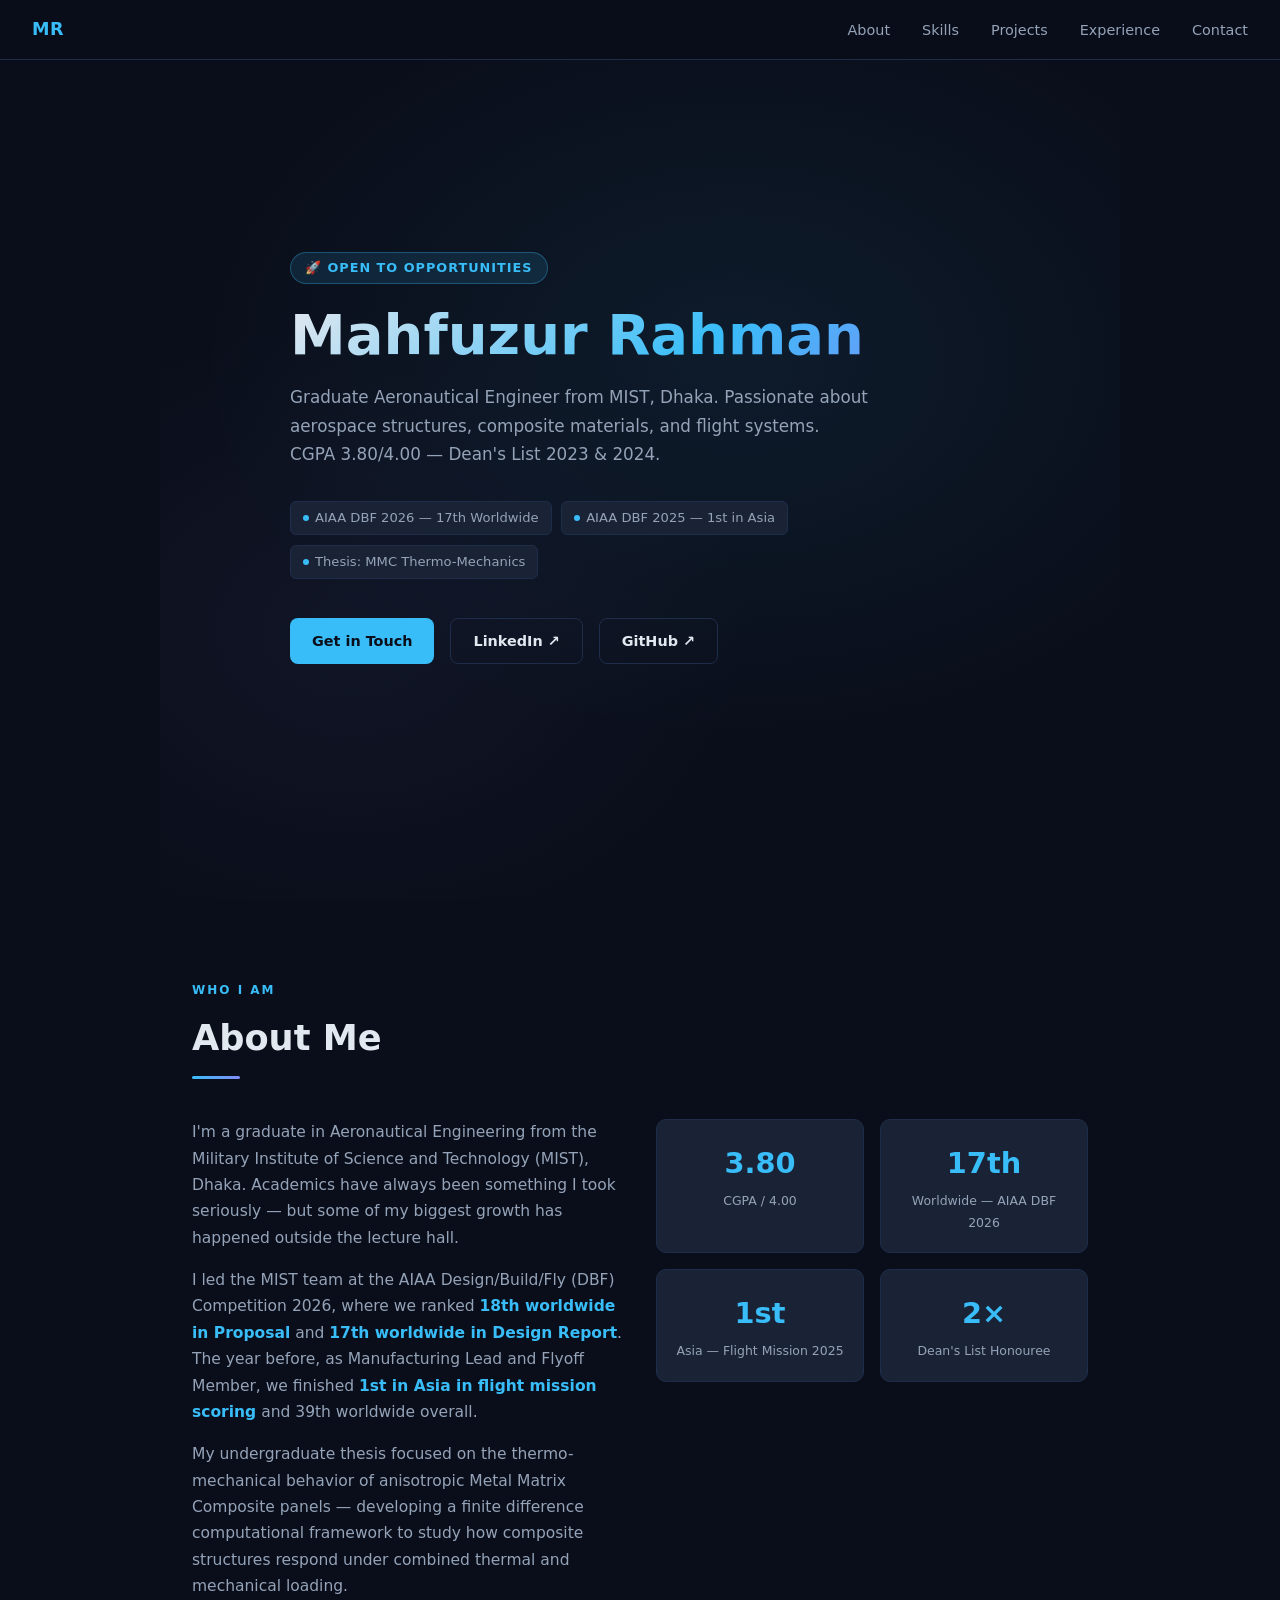
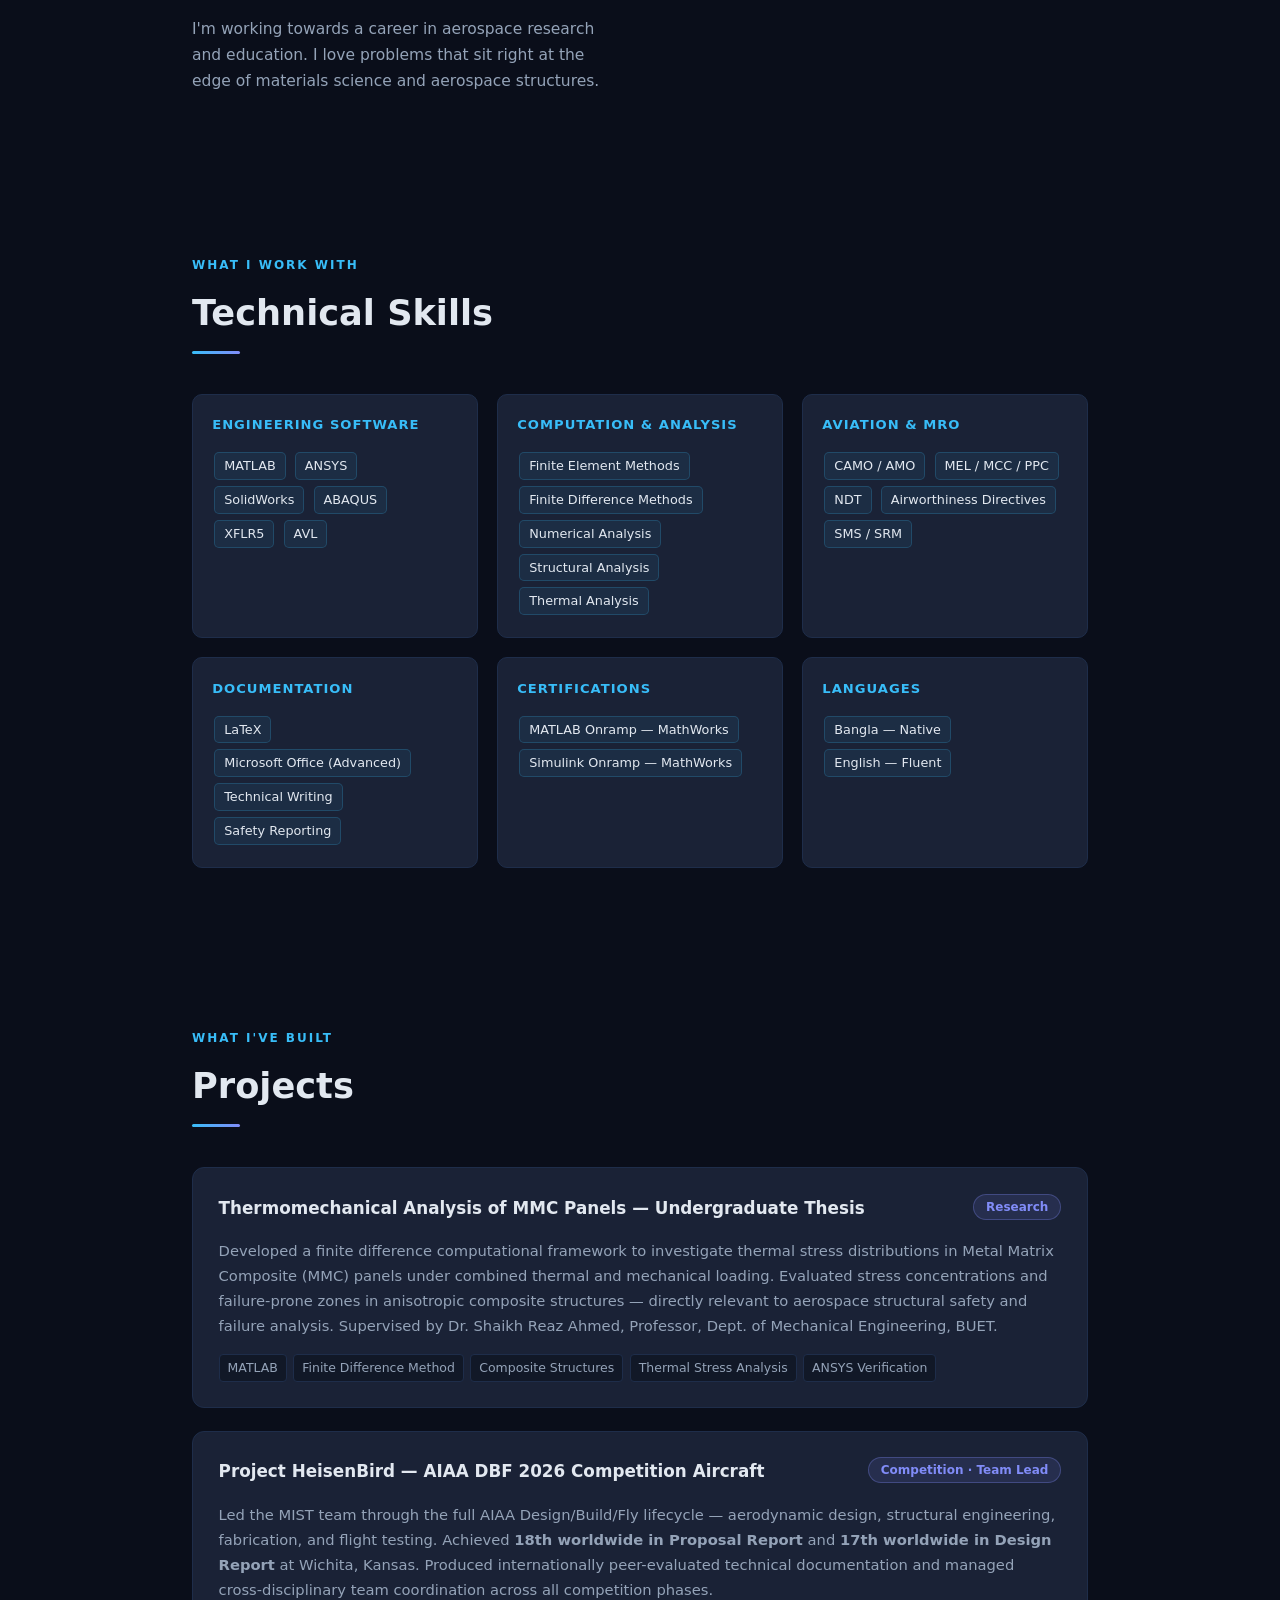
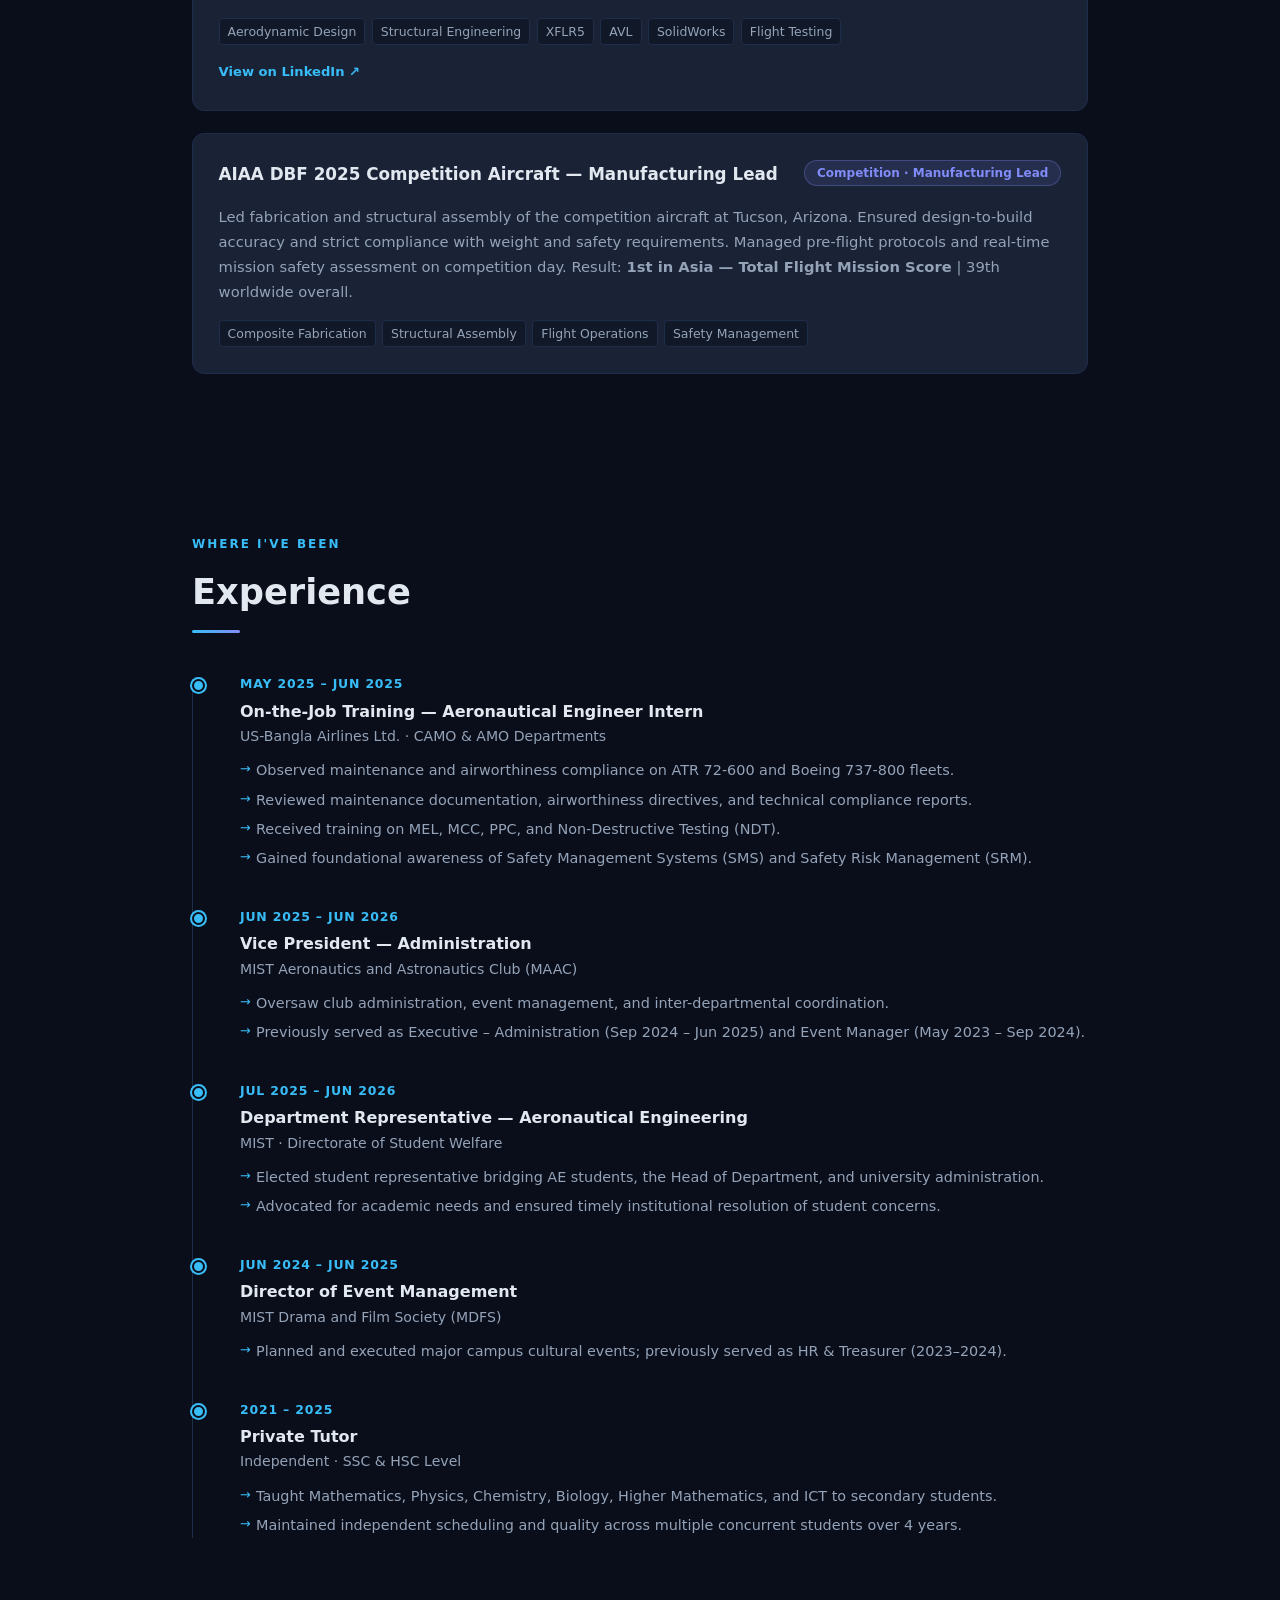
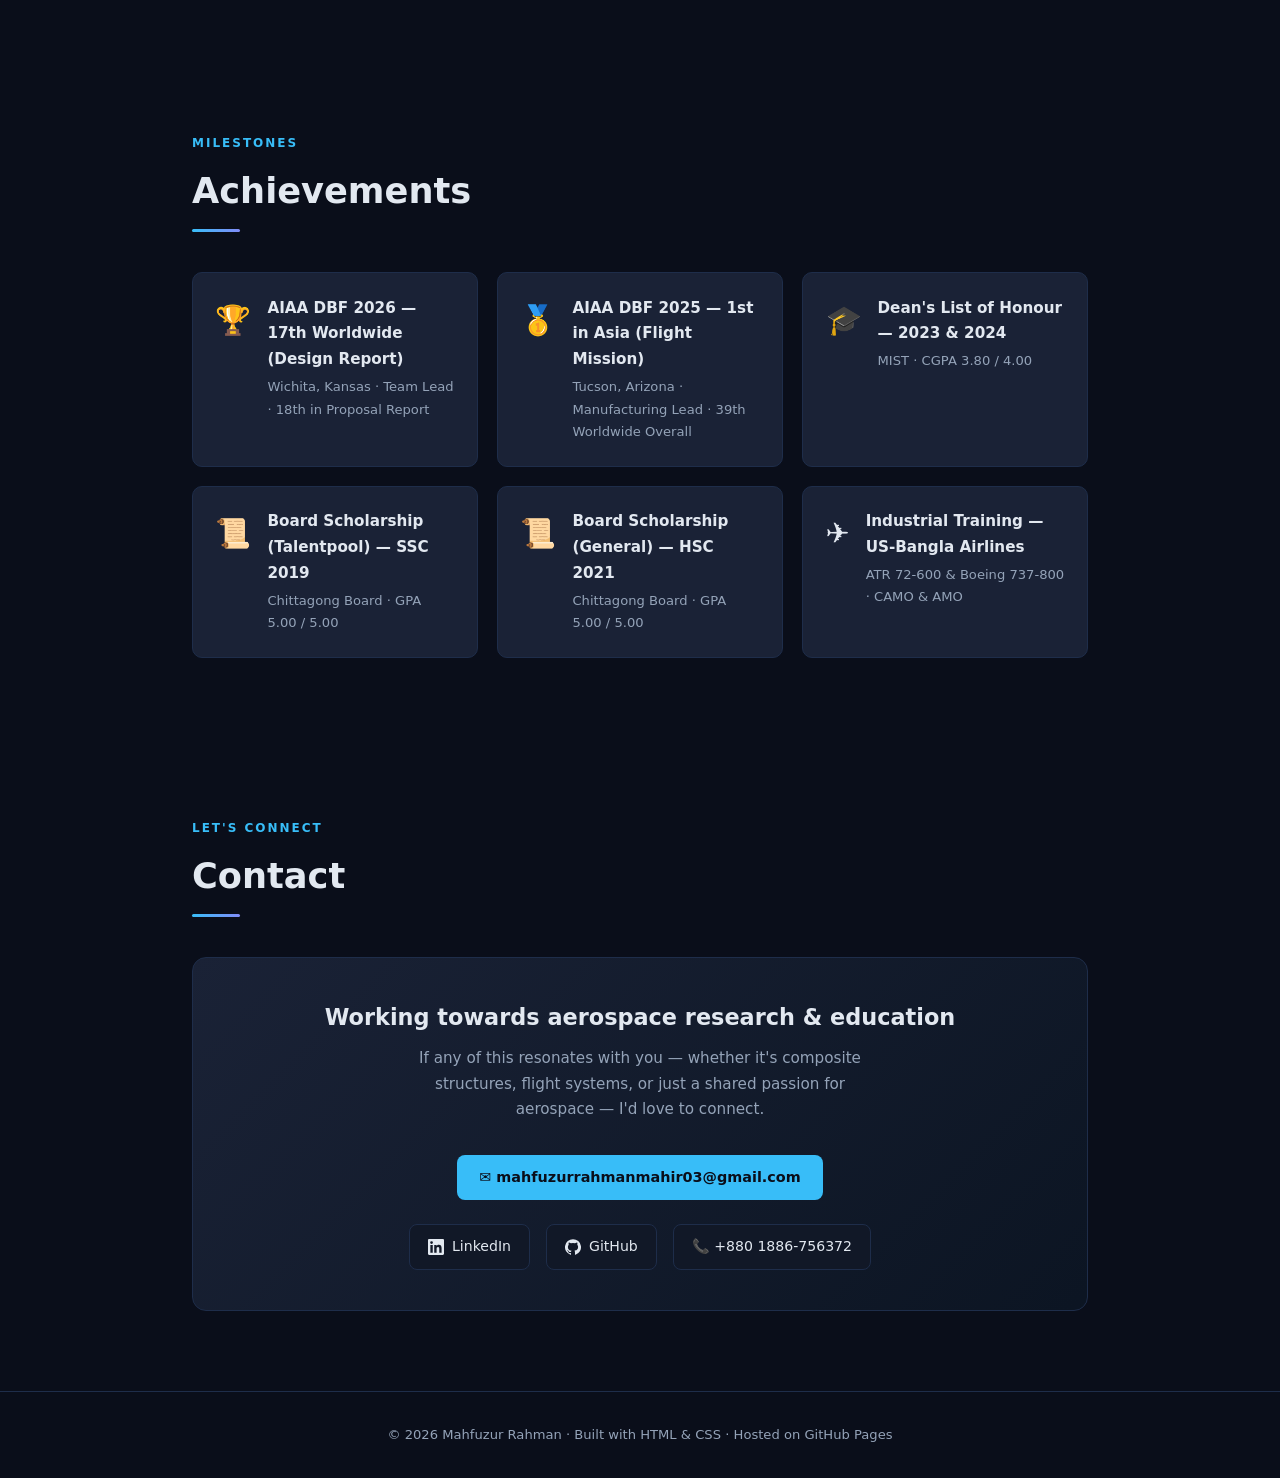
==== index.html @ 59bcc0db "Add files via upload" ====
<!DOCTYPE html>
<html lang="en">
<head>
  <meta charset="UTF-8" />
  <meta name="viewport" content="width=device-width, initial-scale=1.0" />
  <title>Mahfuzur Rahman | Aeronautical Engineer</title>
  <style>
    :root {
      --bg: #0a0e1a;
      --surface: #111827;
      --card: #1a2236;
      --border: #1e2d4a;
      --accent: #38bdf8;
      --accent2: #818cf8;
      --text: #e2e8f0;
      --muted: #94a3b8;
      --highlight: #f0f9ff;
    }

    * { box-sizing: border-box; margin: 0; padding: 0; }

    html { scroll-behavior: smooth; }

    body {
      font-family: 'Segoe UI', system-ui, sans-serif;
      background: var(--bg);
      color: var(--text);
      line-height: 1.7;
    }

    /* ── NAV ── */
    nav {
      position: fixed; top: 0; left: 0; right: 0; z-index: 100;
      background: rgba(10,14,26,0.85);
      backdrop-filter: blur(12px);
      border-bottom: 1px solid var(--border);
      display: flex; justify-content: space-between; align-items: center;
      padding: 0 2rem; height: 60px;
    }
    .nav-brand { font-weight: 700; font-size: 1.1rem; color: var(--accent); letter-spacing: 0.5px; }
    .nav-links { display: flex; gap: 2rem; list-style: none; }
    .nav-links a {
      color: var(--muted); text-decoration: none; font-size: 0.9rem;
      transition: color 0.2s;
    }
    .nav-links a:hover { color: var(--accent); }

    /* ── HERO ── */
    #hero {
      min-height: 100vh;
      display: flex; align-items: center; justify-content: center;
      padding: 80px 2rem 4rem;
      position: relative; overflow: hidden;
    }
    .hero-bg {
      position: absolute; inset: 0;
      background: radial-gradient(ellipse 80% 60% at 60% 40%, rgba(56,189,248,0.08) 0%, transparent 70%),
                  radial-gradient(ellipse 60% 50% at 20% 70%, rgba(129,140,248,0.06) 0%, transparent 70%);
    }
    .hero-content { position: relative; z-index: 1; max-width: 700px; }
    .hero-tag {
      display: inline-block;
      background: rgba(56,189,248,0.12); border: 1px solid rgba(56,189,248,0.3);
      color: var(--accent); border-radius: 100px; padding: 4px 14px;
      font-size: 0.8rem; font-weight: 600; letter-spacing: 1px;
      text-transform: uppercase; margin-bottom: 1.2rem;
    }
    h1 {
      font-size: clamp(2.2rem, 5vw, 3.5rem);
      font-weight: 800; line-height: 1.15; margin-bottom: 1rem;
      background: linear-gradient(135deg, #e2e8f0 0%, var(--accent) 60%, var(--accent2) 100%);
      -webkit-background-clip: text; -webkit-text-fill-color: transparent;
    }
    .hero-sub {
      font-size: 1.05rem; color: var(--muted); max-width: 580px; margin-bottom: 2rem;
    }
    .hero-badges { display: flex; flex-wrap: wrap; gap: 0.6rem; margin-bottom: 2.4rem; }
    .badge {
      display: inline-flex; align-items: center; gap: 6px;
      background: var(--card); border: 1px solid var(--border);
      border-radius: 6px; padding: 5px 12px; font-size: 0.82rem; color: var(--muted);
    }
    .badge .dot { width: 6px; height: 6px; border-radius: 50%; background: var(--accent); flex-shrink: 0; }
    .hero-cta { display: flex; gap: 1rem; flex-wrap: wrap; }
    .btn {
      display: inline-flex; align-items: center; gap: 8px;
      padding: 10px 22px; border-radius: 8px; font-size: 0.9rem;
      font-weight: 600; text-decoration: none; transition: all 0.2s; cursor: pointer;
    }
    .btn-primary {
      background: var(--accent); color: #0a0e1a;
    }
    .btn-primary:hover { background: #7dd3fc; transform: translateY(-1px); }
    .btn-outline {
      background: transparent; color: var(--text);
      border: 1px solid var(--border);
    }
    .btn-outline:hover { border-color: var(--accent); color: var(--accent); transform: translateY(-1px); }

    /* ── SECTIONS ── */
    section { padding: 5rem 2rem; max-width: 960px; margin: 0 auto; }
    .section-label {
      font-size: 0.75rem; text-transform: uppercase; letter-spacing: 2px;
      color: var(--accent); font-weight: 700; margin-bottom: 0.5rem;
    }
    .section-title {
      font-size: clamp(1.6rem, 3vw, 2.2rem); font-weight: 800;
      margin-bottom: 0.5rem;
    }
    .section-line {
      width: 48px; height: 3px;
      background: linear-gradient(90deg, var(--accent), var(--accent2));
      border-radius: 2px; margin-bottom: 2.5rem;
    }

    /* ── ABOUT ── */
    .about-grid { display: grid; grid-template-columns: 1fr 1fr; gap: 2rem; }
    @media(max-width:640px){ .about-grid { grid-template-columns: 1fr; } }
    .about-text { color: var(--muted); font-size: 0.97rem; }
    .about-text p + p { margin-top: 1rem; }
    .stat-grid { display: grid; grid-template-columns: 1fr 1fr; gap: 1rem; }
    .stat-card {
      background: var(--card); border: 1px solid var(--border);
      border-radius: 10px; padding: 1.2rem; text-align: center;
    }
    .stat-num { font-size: 1.8rem; font-weight: 800; color: var(--accent); }
    .stat-lbl { font-size: 0.78rem; color: var(--muted); margin-top: 2px; }

    /* ── SKILLS ── */
    .skills-grid { display: grid; grid-template-columns: repeat(auto-fill, minmax(220px, 1fr)); gap: 1.2rem; }
    .skill-cat {
      background: var(--card); border: 1px solid var(--border);
      border-radius: 10px; padding: 1.2rem;
    }
    .skill-cat h4 {
      font-size: 0.82rem; text-transform: uppercase; letter-spacing: 1px;
      color: var(--accent); margin-bottom: 0.8rem; font-weight: 700;
    }
    .skill-tag {
      display: inline-block; background: rgba(56,189,248,0.07);
      border: 1px solid rgba(56,189,248,0.2); border-radius: 5px;
      padding: 2px 9px; font-size: 0.8rem; color: var(--text);
      margin: 3px 2px;
    }

    /* ── PROJECTS ── */
    .projects-grid { display: grid; gap: 1.4rem; }
    .project-card {
      background: var(--card); border: 1px solid var(--border);
      border-radius: 12px; padding: 1.6rem;
      transition: border-color 0.2s, transform 0.2s;
    }
    .project-card:hover { border-color: var(--accent); transform: translateY(-2px); }
    .project-header { display: flex; justify-content: space-between; align-items: flex-start; gap: 1rem; flex-wrap: wrap; }
    .project-title { font-size: 1.05rem; font-weight: 700; margin-bottom: 0.4rem; }
    .project-badge {
      background: rgba(129,140,248,0.12); border: 1px solid rgba(129,140,248,0.3);
      color: var(--accent2); border-radius: 100px; padding: 2px 12px;
      font-size: 0.75rem; font-weight: 600; white-space: nowrap; flex-shrink: 0;
    }
    .project-desc { color: var(--muted); font-size: 0.92rem; margin: 0.6rem 0 1rem; }
    .project-tags { display: flex; flex-wrap: wrap; gap: 0.4rem; }
    .ptag {
      background: var(--surface); border: 1px solid var(--border);
      border-radius: 4px; padding: 2px 8px; font-size: 0.78rem; color: var(--muted);
    }
    .project-link {
      display: inline-flex; align-items: center; gap: 5px;
      color: var(--accent); font-size: 0.82rem; text-decoration: none;
      font-weight: 600; margin-top: 1rem;
    }
    .project-link:hover { text-decoration: underline; }

    /* ── EXPERIENCE ── */
    .timeline { position: relative; padding-left: 1.5rem; }
    .timeline::before {
      content: ''; position: absolute; left: 0; top: 6px; bottom: 0;
      width: 1px; background: var(--border);
    }
    .tl-item { position: relative; padding-left: 1.5rem; margin-bottom: 2.2rem; }
    .tl-item::before {
      content: ''; position: absolute; left: -1.5rem; top: 6px;
      width: 9px; height: 9px; border-radius: 50%;
      background: var(--accent); border: 2px solid var(--bg);
      box-shadow: 0 0 0 2px var(--accent);
    }
    .tl-date { font-size: 0.78rem; color: var(--accent); font-weight: 600; text-transform: uppercase; letter-spacing: 0.8px; margin-bottom: 0.2rem; }
    .tl-title { font-size: 1rem; font-weight: 700; }
    .tl-org { font-size: 0.88rem; color: var(--muted); margin-bottom: 0.6rem; }
    .tl-body { font-size: 0.9rem; color: var(--muted); }
    .tl-body li { margin-top: 0.3rem; padding-left: 1rem; position: relative; list-style: none; }
    .tl-body li::before { content: '→'; position: absolute; left: 0; color: var(--accent); font-size: 0.8rem; }

    /* ── ACHIEVEMENTS ── */
    .ach-grid { display: grid; grid-template-columns: repeat(auto-fill, minmax(270px, 1fr)); gap: 1.2rem; }
    .ach-card {
      background: var(--card); border: 1px solid var(--border); border-radius: 10px;
      padding: 1.4rem; display: flex; gap: 1rem; align-items: flex-start;
    }
    .ach-icon { font-size: 1.8rem; flex-shrink: 0; }
    .ach-title { font-size: 0.95rem; font-weight: 700; margin-bottom: 0.2rem; }
    .ach-sub { font-size: 0.82rem; color: var(--muted); }

    /* ── CONTACT ── */
    .contact-card {
      background: var(--card); border: 1px solid var(--border);
      border-radius: 14px; padding: 2.5rem; text-align: center;
      background: linear-gradient(135deg, var(--card) 0%, rgba(56,189,248,0.04) 100%);
    }
    .contact-card p { color: var(--muted); max-width: 480px; margin: 0.6rem auto 2rem; font-size: 0.95rem; }
    .contact-links { display: flex; justify-content: center; flex-wrap: wrap; gap: 1rem; margin-top: 1.5rem; }
    .contact-link {
      display: inline-flex; align-items: center; gap: 8px;
      background: var(--surface); border: 1px solid var(--border);
      border-radius: 8px; padding: 10px 18px; color: var(--text);
      text-decoration: none; font-size: 0.88rem; font-weight: 500;
      transition: all 0.2s;
    }
    .contact-link:hover { border-color: var(--accent); color: var(--accent); transform: translateY(-1px); }

    /* ── FOOTER ── */
    footer {
      text-align: center; padding: 2rem;
      color: var(--muted); font-size: 0.82rem;
      border-top: 1px solid var(--border);
    }

    /* ── UTIL ── */
    .divider { border: none; border-top: 1px solid var(--border); }
    .text-accent { color: var(--accent); }
  </style>
</head>
<body>

<!-- NAV -->
<nav>
  <span class="nav-brand">MR</span>
  <ul class="nav-links">
    <li><a href="#about">About</a></li>
    <li><a href="#skills">Skills</a></li>
    <li><a href="#projects">Projects</a></li>
    <li><a href="#experience">Experience</a></li>
    <li><a href="#contact">Contact</a></li>
  </ul>
</nav>

<!-- HERO -->
<section id="hero">
  <div class="hero-bg"></div>
  <div class="hero-content">
    <div class="hero-tag">🚀 Open to Opportunities</div>
    <h1>Mahfuzur Rahman</h1>
    <p class="hero-sub">
      Graduate Aeronautical Engineer from MIST, Dhaka. Passionate about aerospace structures,
      composite materials, and flight systems. CGPA 3.80/4.00 — Dean's List 2023 &amp; 2024.
    </p>
    <div class="hero-badges">
      <span class="badge"><span class="dot"></span> AIAA DBF 2026 — 17th Worldwide</span>
      <span class="badge"><span class="dot"></span> AIAA DBF 2025 — 1st in Asia</span>
      <span class="badge"><span class="dot"></span> Thesis: MMC Thermo-Mechanics</span>
    </div>
    <div class="hero-cta">
      <a class="btn btn-primary" href="#contact">Get in Touch</a>
      <a class="btn btn-outline" href="https://www.linkedin.com/in/mahfuzur-rahman022/" target="_blank">LinkedIn ↗</a>
      <a class="btn btn-outline" href="https://github.com/mahfuzur-rahman22" target="_blank">GitHub ↗</a>
    </div>
  </div>
</section>

<!-- ABOUT -->
<section id="about">
  <p class="section-label">Who I Am</p>
  <h2 class="section-title">About Me</h2>
  <div class="section-line"></div>
  <div class="about-grid">
    <div class="about-text">
      <p>
        I'm a graduate in Aeronautical Engineering from the Military Institute of Science and Technology (MIST), Dhaka.
        Academics have always been something I took seriously — but some of my biggest growth has happened
        outside the lecture hall.
      </p>
      <p>
        I led the MIST team at the AIAA Design/Build/Fly (DBF) Competition 2026, where we ranked
        <strong class="text-accent">18th worldwide in Proposal</strong> and
        <strong class="text-accent">17th worldwide in Design Report</strong>.
        The year before, as Manufacturing Lead and Flyoff Member, we finished
        <strong class="text-accent">1st in Asia in flight mission scoring</strong> and 39th worldwide overall.
      </p>
      <p>
        My undergraduate thesis focused on the thermo-mechanical behavior of anisotropic Metal Matrix Composite
        panels — developing a finite difference computational framework to study how composite structures
        respond under combined thermal and mechanical loading.
      </p>
      <p>
        I'm working towards a career in aerospace research and education. I love problems that sit right at
        the edge of materials science and aerospace structures.
      </p>
    </div>
    <div>
      <div class="stat-grid">
        <div class="stat-card">
          <div class="stat-num">3.80</div>
          <div class="stat-lbl">CGPA / 4.00</div>
        </div>
        <div class="stat-card">
          <div class="stat-num">17th</div>
          <div class="stat-lbl">Worldwide — AIAA DBF 2026</div>
        </div>
        <div class="stat-card">
          <div class="stat-num">1st</div>
          <div class="stat-lbl">Asia — Flight Mission 2025</div>
        </div>
        <div class="stat-card">
          <div class="stat-num">2×</div>
          <div class="stat-lbl">Dean's List Honouree</div>
        </div>
      </div>
    </div>
  </div>
</section>

<!-- SKILLS -->
<section id="skills">
  <p class="section-label">What I Work With</p>
  <h2 class="section-title">Technical Skills</h2>
  <div class="section-line"></div>
  <div class="skills-grid">
    <div class="skill-cat">
      <h4>Engineering Software</h4>
      <span class="skill-tag">MATLAB</span>
      <span class="skill-tag">ANSYS</span>
      <span class="skill-tag">SolidWorks</span>
      <span class="skill-tag">ABAQUS</span>
      <span class="skill-tag">XFLR5</span>
      <span class="skill-tag">AVL</span>
    </div>
    <div class="skill-cat">
      <h4>Computation &amp; Analysis</h4>
      <span class="skill-tag">Finite Element Methods</span>
      <span class="skill-tag">Finite Difference Methods</span>
      <span class="skill-tag">Numerical Analysis</span>
      <span class="skill-tag">Structural Analysis</span>
      <span class="skill-tag">Thermal Analysis</span>
    </div>
    <div class="skill-cat">
      <h4>Aviation &amp; MRO</h4>
      <span class="skill-tag">CAMO / AMO</span>
      <span class="skill-tag">MEL / MCC / PPC</span>
      <span class="skill-tag">NDT</span>
      <span class="skill-tag">Airworthiness Directives</span>
      <span class="skill-tag">SMS / SRM</span>
    </div>
    <div class="skill-cat">
      <h4>Documentation</h4>
      <span class="skill-tag">LaTeX</span>
      <span class="skill-tag">Microsoft Office (Advanced)</span>
      <span class="skill-tag">Technical Writing</span>
      <span class="skill-tag">Safety Reporting</span>
    </div>
    <div class="skill-cat">
      <h4>Certifications</h4>
      <span class="skill-tag">MATLAB Onramp — MathWorks</span>
      <span class="skill-tag">Simulink Onramp — MathWorks</span>
    </div>
    <div class="skill-cat">
      <h4>Languages</h4>
      <span class="skill-tag">Bangla — Native</span>
      <span class="skill-tag">English — Fluent</span>
    </div>
  </div>
</section>

<!-- PROJECTS -->
<section id="projects">
  <p class="section-label">What I've Built</p>
  <h2 class="section-title">Projects</h2>
  <div class="section-line"></div>
  <div class="projects-grid">

    <div class="project-card">
      <div class="project-header">
        <div class="project-title">Thermomechanical Analysis of MMC Panels — Undergraduate Thesis</div>
        <span class="project-badge">Research</span>
      </div>
      <p class="project-desc">
        Developed a finite difference computational framework to investigate thermal stress distributions
        in Metal Matrix Composite (MMC) panels under combined thermal and mechanical loading.
        Evaluated stress concentrations and failure-prone zones in anisotropic composite structures
        — directly relevant to aerospace structural safety and failure analysis.
        Supervised by Dr. Shaikh Reaz Ahmed, Professor, Dept. of Mechanical Engineering, BUET.
      </p>
      <div class="project-tags">
        <span class="ptag">MATLAB</span>
        <span class="ptag">Finite Difference Method</span>
        <span class="ptag">Composite Structures</span>
        <span class="ptag">Thermal Stress Analysis</span>
        <span class="ptag">ANSYS Verification</span>
      </div>
    </div>

    <div class="project-card">
      <div class="project-header">
        <div class="project-title">Project HeisenBird — AIAA DBF 2026 Competition Aircraft</div>
        <span class="project-badge">Competition · Team Lead</span>
      </div>
      <p class="project-desc">
        Led the MIST team through the full AIAA Design/Build/Fly lifecycle — aerodynamic design,
        structural engineering, fabrication, and flight testing. Achieved
        <strong>18th worldwide in Proposal Report</strong> and <strong>17th worldwide in Design Report</strong>
        at Wichita, Kansas. Produced internationally peer-evaluated technical documentation and managed
        cross-disciplinary team coordination across all competition phases.
      </p>
      <div class="project-tags">
        <span class="ptag">Aerodynamic Design</span>
        <span class="ptag">Structural Engineering</span>
        <span class="ptag">XFLR5</span>
        <span class="ptag">AVL</span>
        <span class="ptag">SolidWorks</span>
        <span class="ptag">Flight Testing</span>
      </div>
      <a class="project-link" href="https://www.linkedin.com/in/mahfuzur-rahman022/details/projects/" target="_blank">View on LinkedIn ↗</a>
    </div>

    <div class="project-card">
      <div class="project-header">
        <div class="project-title">AIAA DBF 2025 Competition Aircraft — Manufacturing Lead</div>
        <span class="project-badge">Competition · Manufacturing Lead</span>
      </div>
      <p class="project-desc">
        Led fabrication and structural assembly of the competition aircraft at Tucson, Arizona.
        Ensured design-to-build accuracy and strict compliance with weight and safety requirements.
        Managed pre-flight protocols and real-time mission safety assessment on competition day.
        Result: <strong>1st in Asia — Total Flight Mission Score</strong> | 39th worldwide overall.
      </p>
      <div class="project-tags">
        <span class="ptag">Composite Fabrication</span>
        <span class="ptag">Structural Assembly</span>
        <span class="ptag">Flight Operations</span>
        <span class="ptag">Safety Management</span>
      </div>
    </div>

  </div>
</section>

<!-- EXPERIENCE -->
<section id="experience">
  <p class="section-label">Where I've Been</p>
  <h2 class="section-title">Experience</h2>
  <div class="section-line"></div>
  <div class="timeline">

    <div class="tl-item">
      <div class="tl-date">May 2025 – Jun 2025</div>
      <div class="tl-title">On-the-Job Training — Aeronautical Engineer Intern</div>
      <div class="tl-org">US-Bangla Airlines Ltd. · CAMO &amp; AMO Departments</div>
      <ul class="tl-body">
        <li>Observed maintenance and airworthiness compliance on ATR 72-600 and Boeing 737-800 fleets.</li>
        <li>Reviewed maintenance documentation, airworthiness directives, and technical compliance reports.</li>
        <li>Received training on MEL, MCC, PPC, and Non-Destructive Testing (NDT).</li>
        <li>Gained foundational awareness of Safety Management Systems (SMS) and Safety Risk Management (SRM).</li>
      </ul>
    </div>

    <div class="tl-item">
      <div class="tl-date">Jun 2025 – Jun 2026</div>
      <div class="tl-title">Vice President — Administration</div>
      <div class="tl-org">MIST Aeronautics and Astronautics Club (MAAC)</div>
      <ul class="tl-body">
        <li>Oversaw club administration, event management, and inter-departmental coordination.</li>
        <li>Previously served as Executive – Administration (Sep 2024 – Jun 2025) and Event Manager (May 2023 – Sep 2024).</li>
      </ul>
    </div>

    <div class="tl-item">
      <div class="tl-date">Jul 2025 – Jun 2026</div>
      <div class="tl-title">Department Representative — Aeronautical Engineering</div>
      <div class="tl-org">MIST · Directorate of Student Welfare</div>
      <ul class="tl-body">
        <li>Elected student representative bridging AE students, the Head of Department, and university administration.</li>
        <li>Advocated for academic needs and ensured timely institutional resolution of student concerns.</li>
      </ul>
    </div>

    <div class="tl-item">
      <div class="tl-date">Jun 2024 – Jun 2025</div>
      <div class="tl-title">Director of Event Management</div>
      <div class="tl-org">MIST Drama and Film Society (MDFS)</div>
      <ul class="tl-body">
        <li>Planned and executed major campus cultural events; previously served as HR &amp; Treasurer (2023–2024).</li>
      </ul>
    </div>

    <div class="tl-item">
      <div class="tl-date">2021 – 2025</div>
      <div class="tl-title">Private Tutor</div>
      <div class="tl-org">Independent · SSC &amp; HSC Level</div>
      <ul class="tl-body">
        <li>Taught Mathematics, Physics, Chemistry, Biology, Higher Mathematics, and ICT to secondary students.</li>
        <li>Maintained independent scheduling and quality across multiple concurrent students over 4 years.</li>
      </ul>
    </div>

  </div>
</section>

<!-- ACHIEVEMENTS -->
<section id="achievements">
  <p class="section-label">Milestones</p>
  <h2 class="section-title">Achievements</h2>
  <div class="section-line"></div>
  <div class="ach-grid">
    <div class="ach-card">
      <div class="ach-icon">🏆</div>
      <div>
        <div class="ach-title">AIAA DBF 2026 — 17th Worldwide (Design Report)</div>
        <div class="ach-sub">Wichita, Kansas · Team Lead · 18th in Proposal Report</div>
      </div>
    </div>
    <div class="ach-card">
      <div class="ach-icon">🥇</div>
      <div>
        <div class="ach-title">AIAA DBF 2025 — 1st in Asia (Flight Mission)</div>
        <div class="ach-sub">Tucson, Arizona · Manufacturing Lead · 39th Worldwide Overall</div>
      </div>
    </div>
    <div class="ach-card">
      <div class="ach-icon">🎓</div>
      <div>
        <div class="ach-title">Dean's List of Honour — 2023 &amp; 2024</div>
        <div class="ach-sub">MIST · CGPA 3.80 / 4.00</div>
      </div>
    </div>
    <div class="ach-card">
      <div class="ach-icon">📜</div>
      <div>
        <div class="ach-title">Board Scholarship (Talentpool) — SSC 2019</div>
        <div class="ach-sub">Chittagong Board · GPA 5.00 / 5.00</div>
      </div>
    </div>
    <div class="ach-card">
      <div class="ach-icon">📜</div>
      <div>
        <div class="ach-title">Board Scholarship (General) — HSC 2021</div>
        <div class="ach-sub">Chittagong Board · GPA 5.00 / 5.00</div>
      </div>
    </div>
    <div class="ach-card">
      <div class="ach-icon">✈️</div>
      <div>
        <div class="ach-title">Industrial Training — US-Bangla Airlines</div>
        <div class="ach-sub">ATR 72-600 &amp; Boeing 737-800 · CAMO &amp; AMO</div>
      </div>
    </div>
  </div>
</section>

<!-- CONTACT -->
<section id="contact">
  <p class="section-label">Let's Connect</p>
  <h2 class="section-title">Contact</h2>
  <div class="section-line"></div>
  <div class="contact-card">
    <h3 style="font-size:1.4rem; font-weight:700;">Working towards aerospace research &amp; education</h3>
    <p>
      If any of this resonates with you — whether it's composite structures, flight systems,
      or just a shared passion for aerospace — I'd love to connect.
    </p>
    <a class="btn btn-primary" href="mailto:mahfuzurrahmanmahir03@gmail.com">
      ✉ mahfuzurrahmanmahir03@gmail.com
    </a>
    <div class="contact-links">
      <a class="contact-link" href="https://www.linkedin.com/in/mahfuzur-rahman022/" target="_blank">
        <svg width="16" height="16" fill="currentColor" viewBox="0 0 24 24"><path d="M20.45 20.45h-3.56v-5.57c0-1.33-.03-3.04-1.85-3.04-1.85 0-2.13 1.44-2.13 2.94v5.67H9.35V9h3.41v1.56h.05c.48-.9 1.63-1.85 3.35-1.85 3.58 0 4.24 2.36 4.24 5.43v6.31zM5.34 7.43a2.07 2.07 0 1 1 0-4.14 2.07 2.07 0 0 1 0 4.14zM7.12 20.45H3.56V9h3.56v11.45zM22.22 0H1.77C.79 0 0 .77 0 1.73v20.54C0 23.23.79 24 1.77 24h20.45C23.2 24 24 23.23 24 22.27V1.73C24 .77 23.2 0 22.22 0z"/></svg>
        LinkedIn
      </a>
      <a class="contact-link" href="https://github.com/mahfuzur-rahman22" target="_blank">
        <svg width="16" height="16" fill="currentColor" viewBox="0 0 24 24"><path d="M12 .3a12 12 0 0 0-3.79 23.4c.6.1.82-.26.82-.58v-2.02c-3.34.72-4.04-1.61-4.04-1.61-.55-1.39-1.34-1.76-1.34-1.76-1.09-.74.08-.73.08-.73 1.2.08 1.84 1.24 1.84 1.24 1.07 1.83 2.8 1.3 3.49 1 .1-.78.42-1.31.76-1.61-2.67-.3-5.47-1.33-5.47-5.93 0-1.31.47-2.38 1.24-3.22-.14-.3-.54-1.52.1-3.18 0 0 1.01-.32 3.3 1.23a11.5 11.5 0 0 1 6 0c2.29-1.55 3.3-1.23 3.3-1.23.65 1.66.24 2.88.12 3.18.77.84 1.23 1.91 1.23 3.22 0 4.61-2.81 5.63-5.48 5.92.43.37.81 1.1.81 2.22v3.29c0 .32.22.69.83.57A12 12 0 0 0 12 .3z"/></svg>
        GitHub
      </a>
      <a class="contact-link" href="tel:+8801886756372">
        📞 +880 1886-756372
      </a>
    </div>
  </div>
</section>

<footer>
  <p>© 2026 Mahfuzur Rahman · Built with HTML &amp; CSS · Hosted on GitHub Pages</p>
</footer>

</body>
</html>
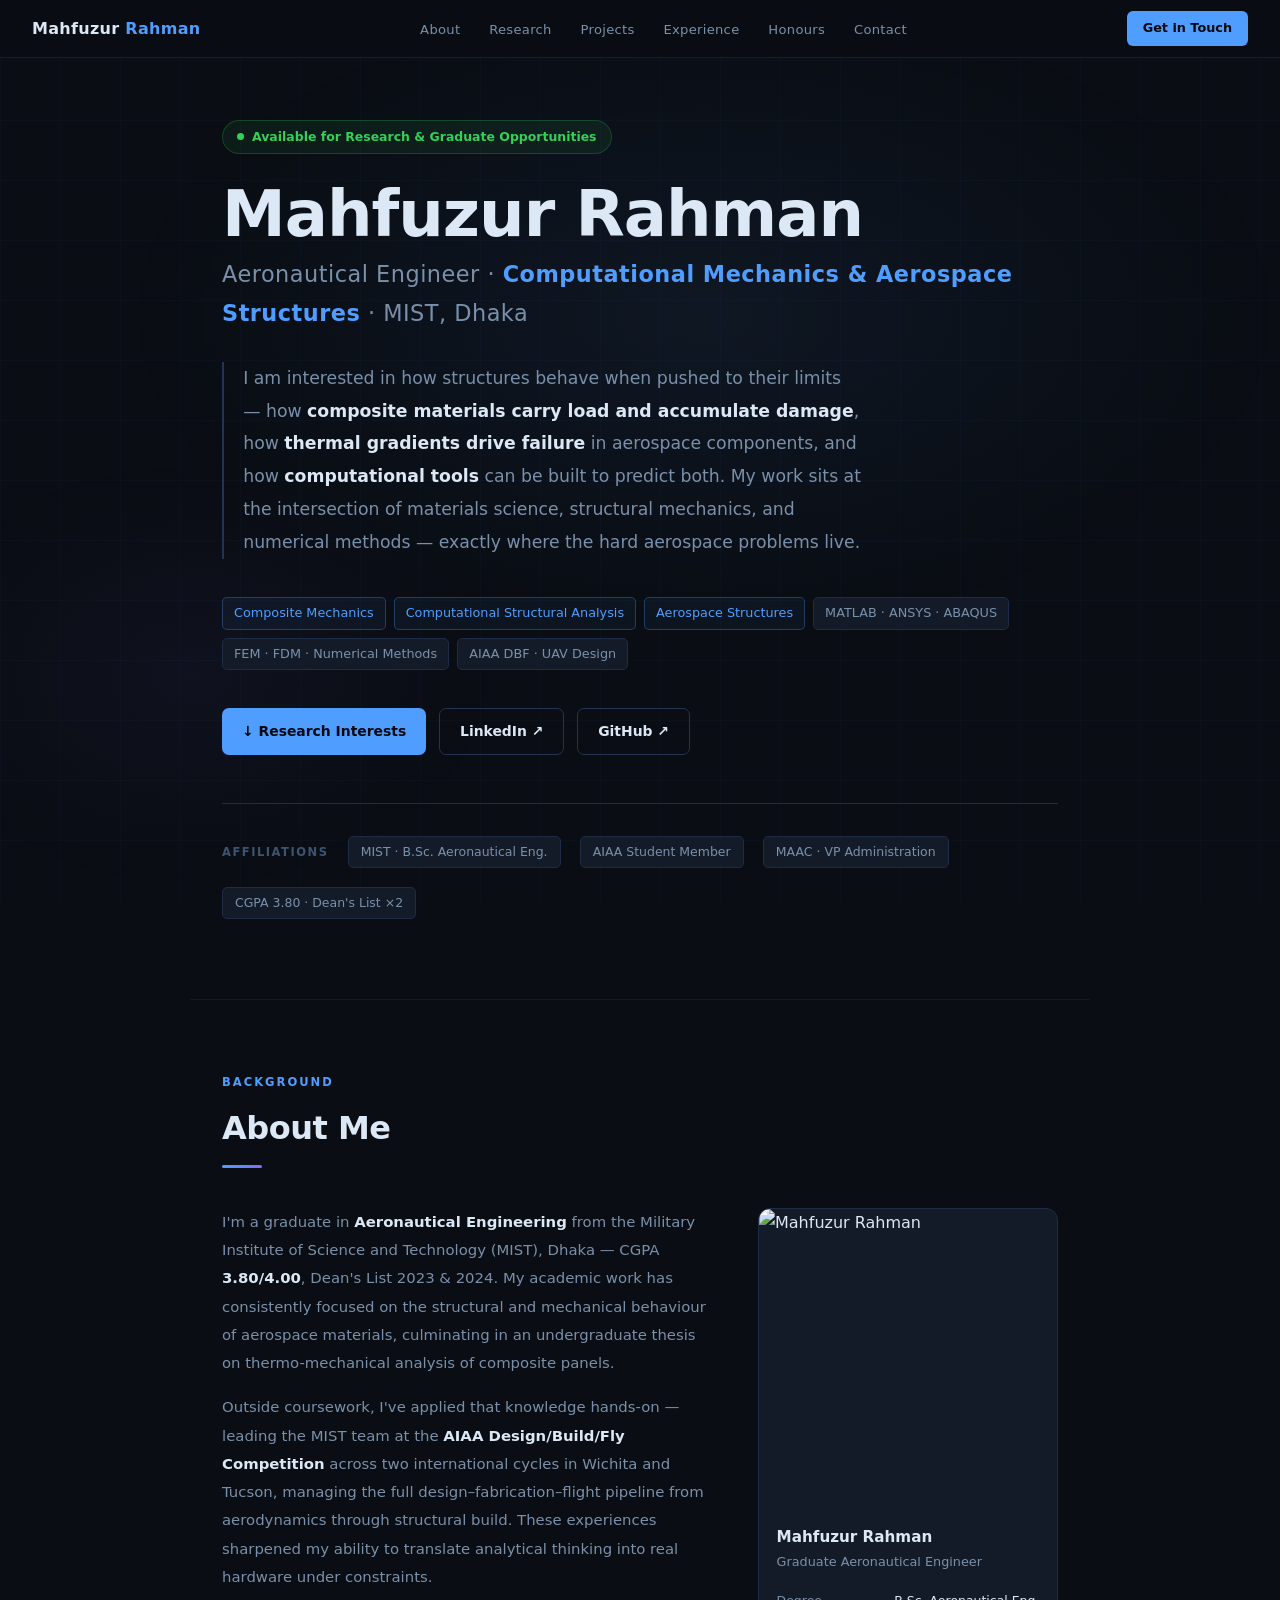
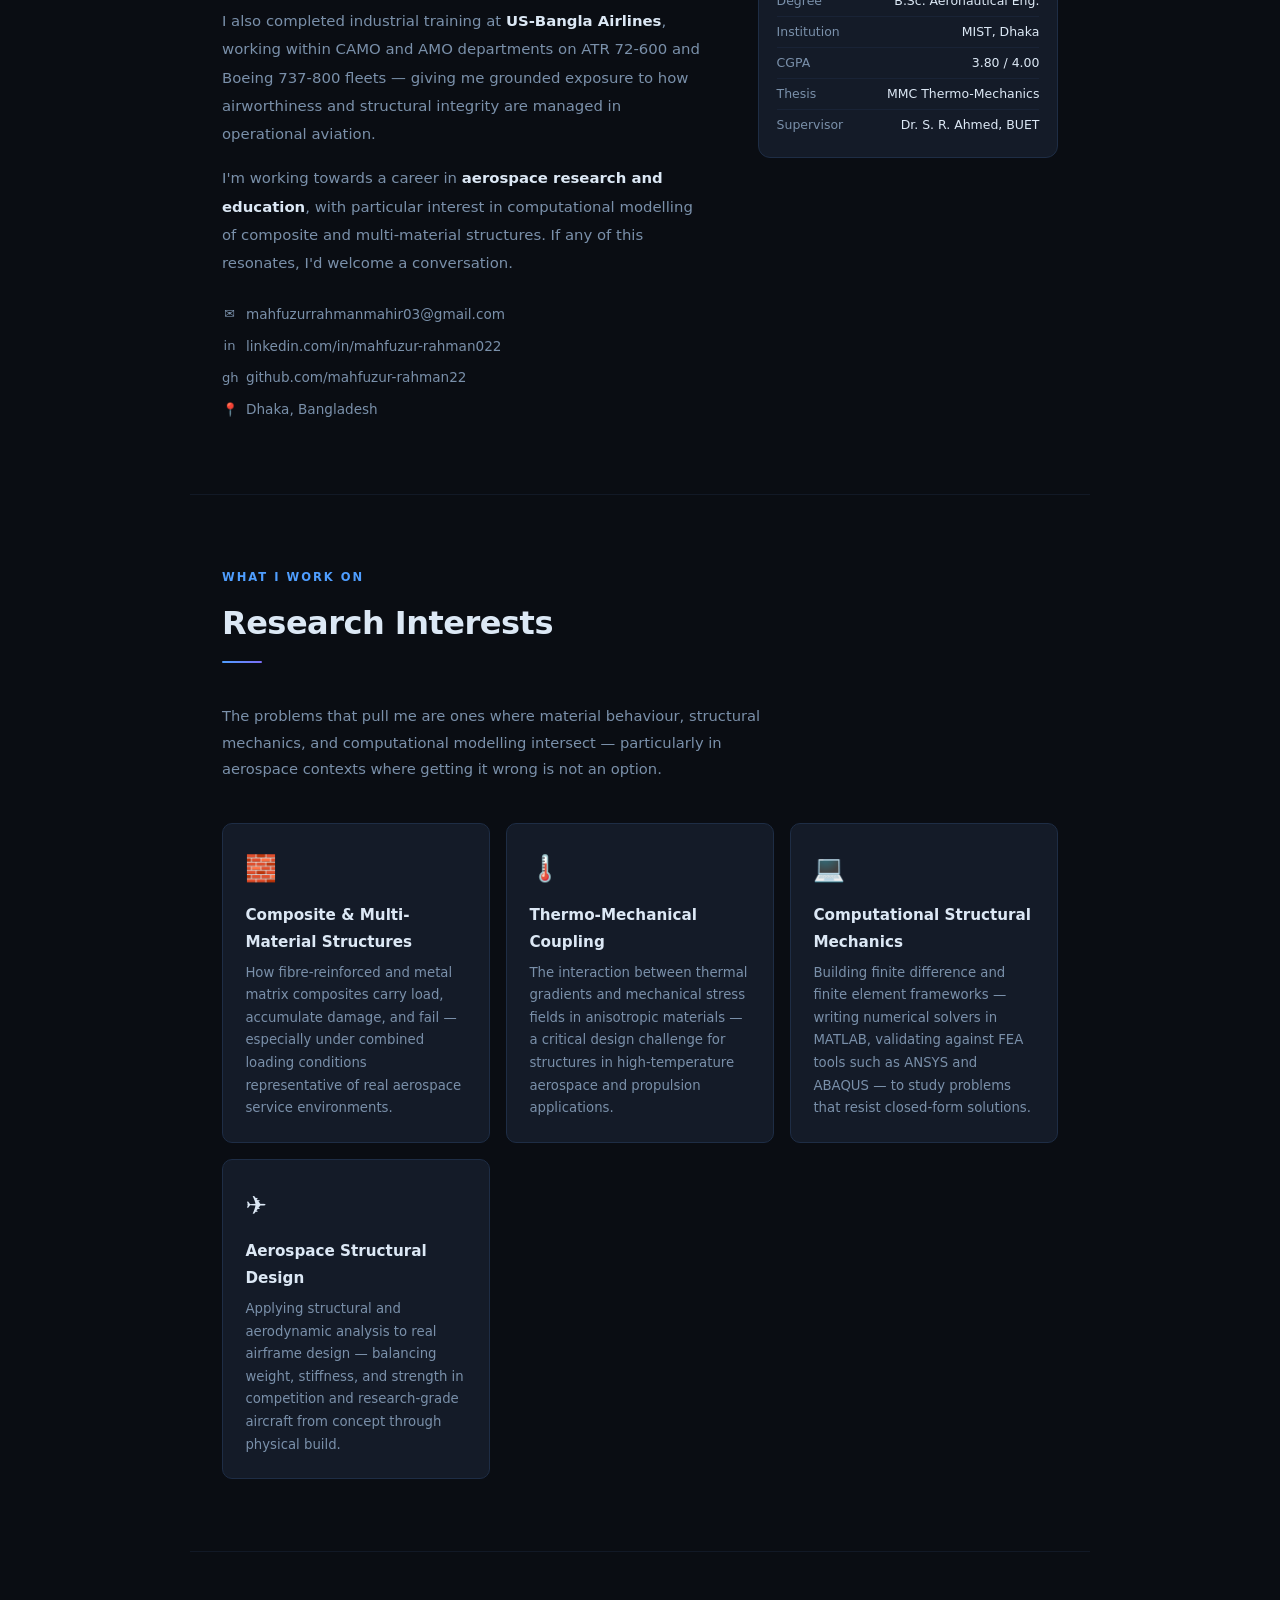
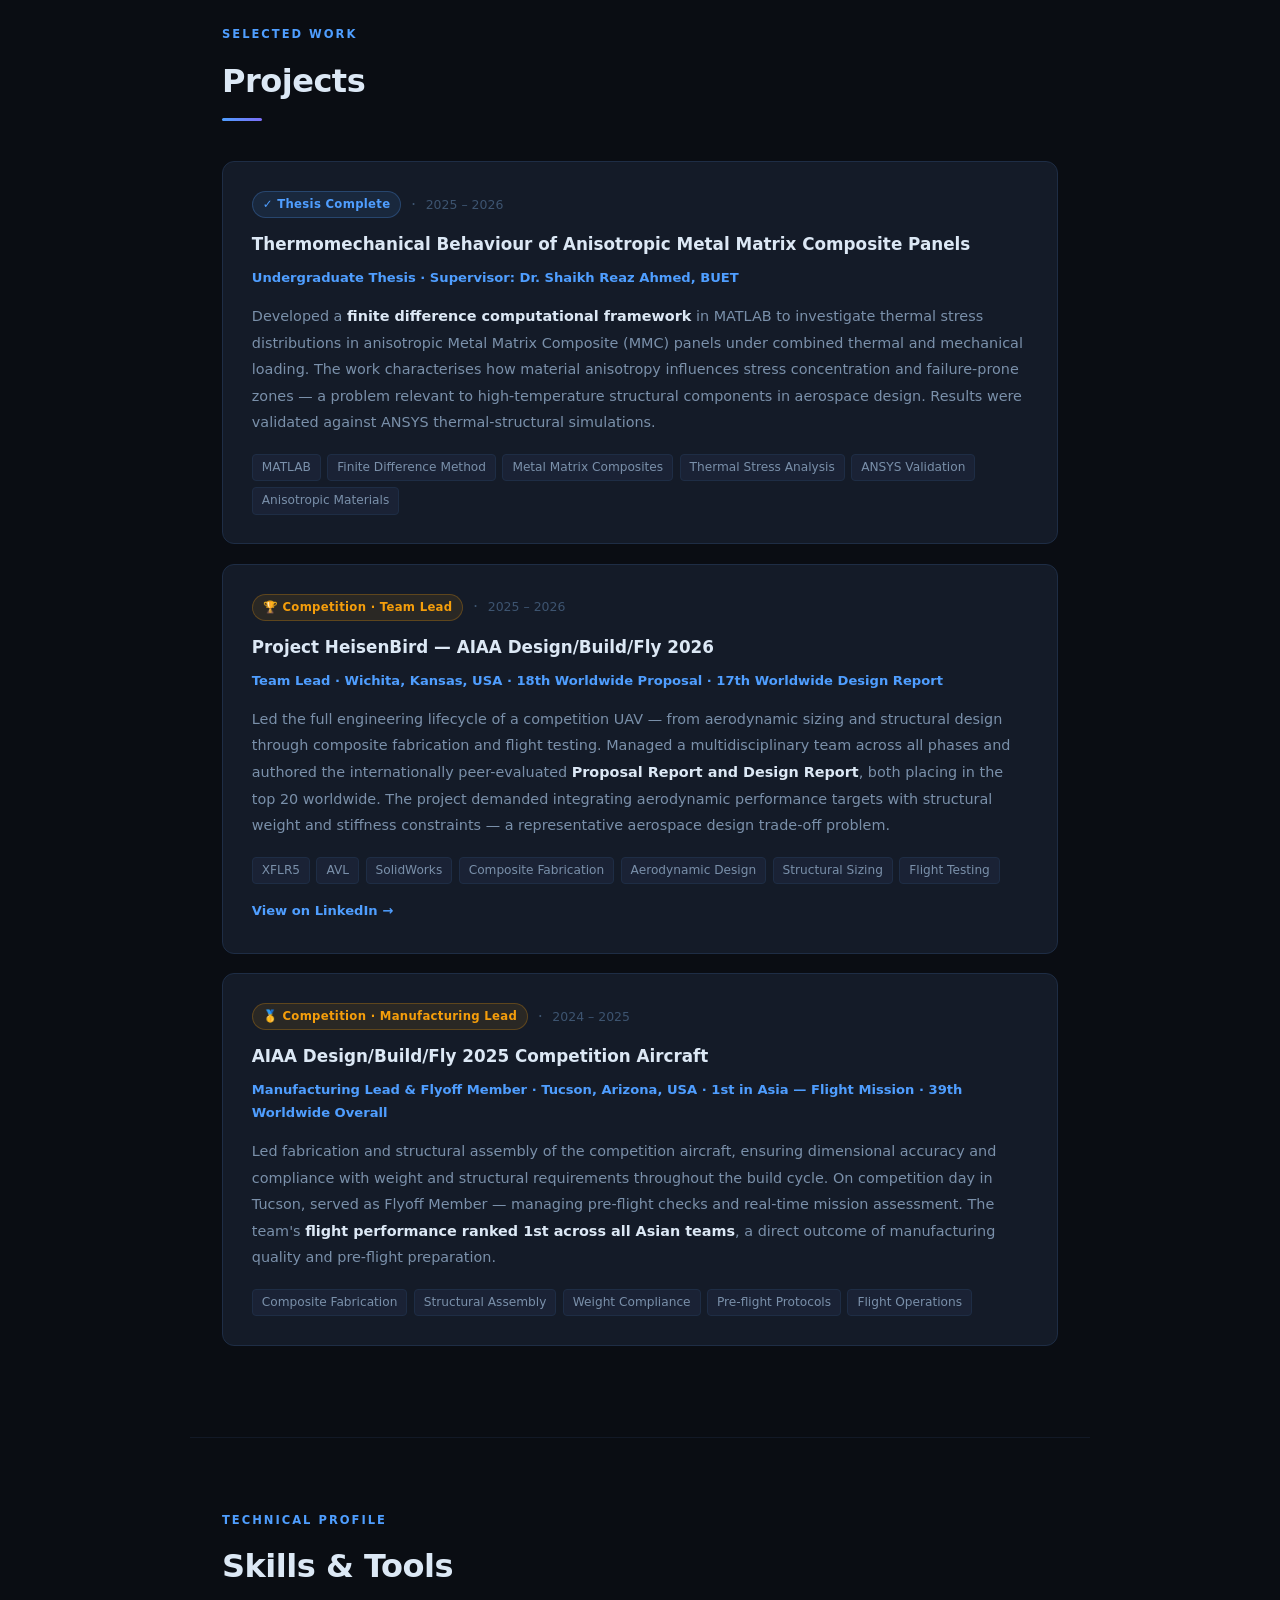
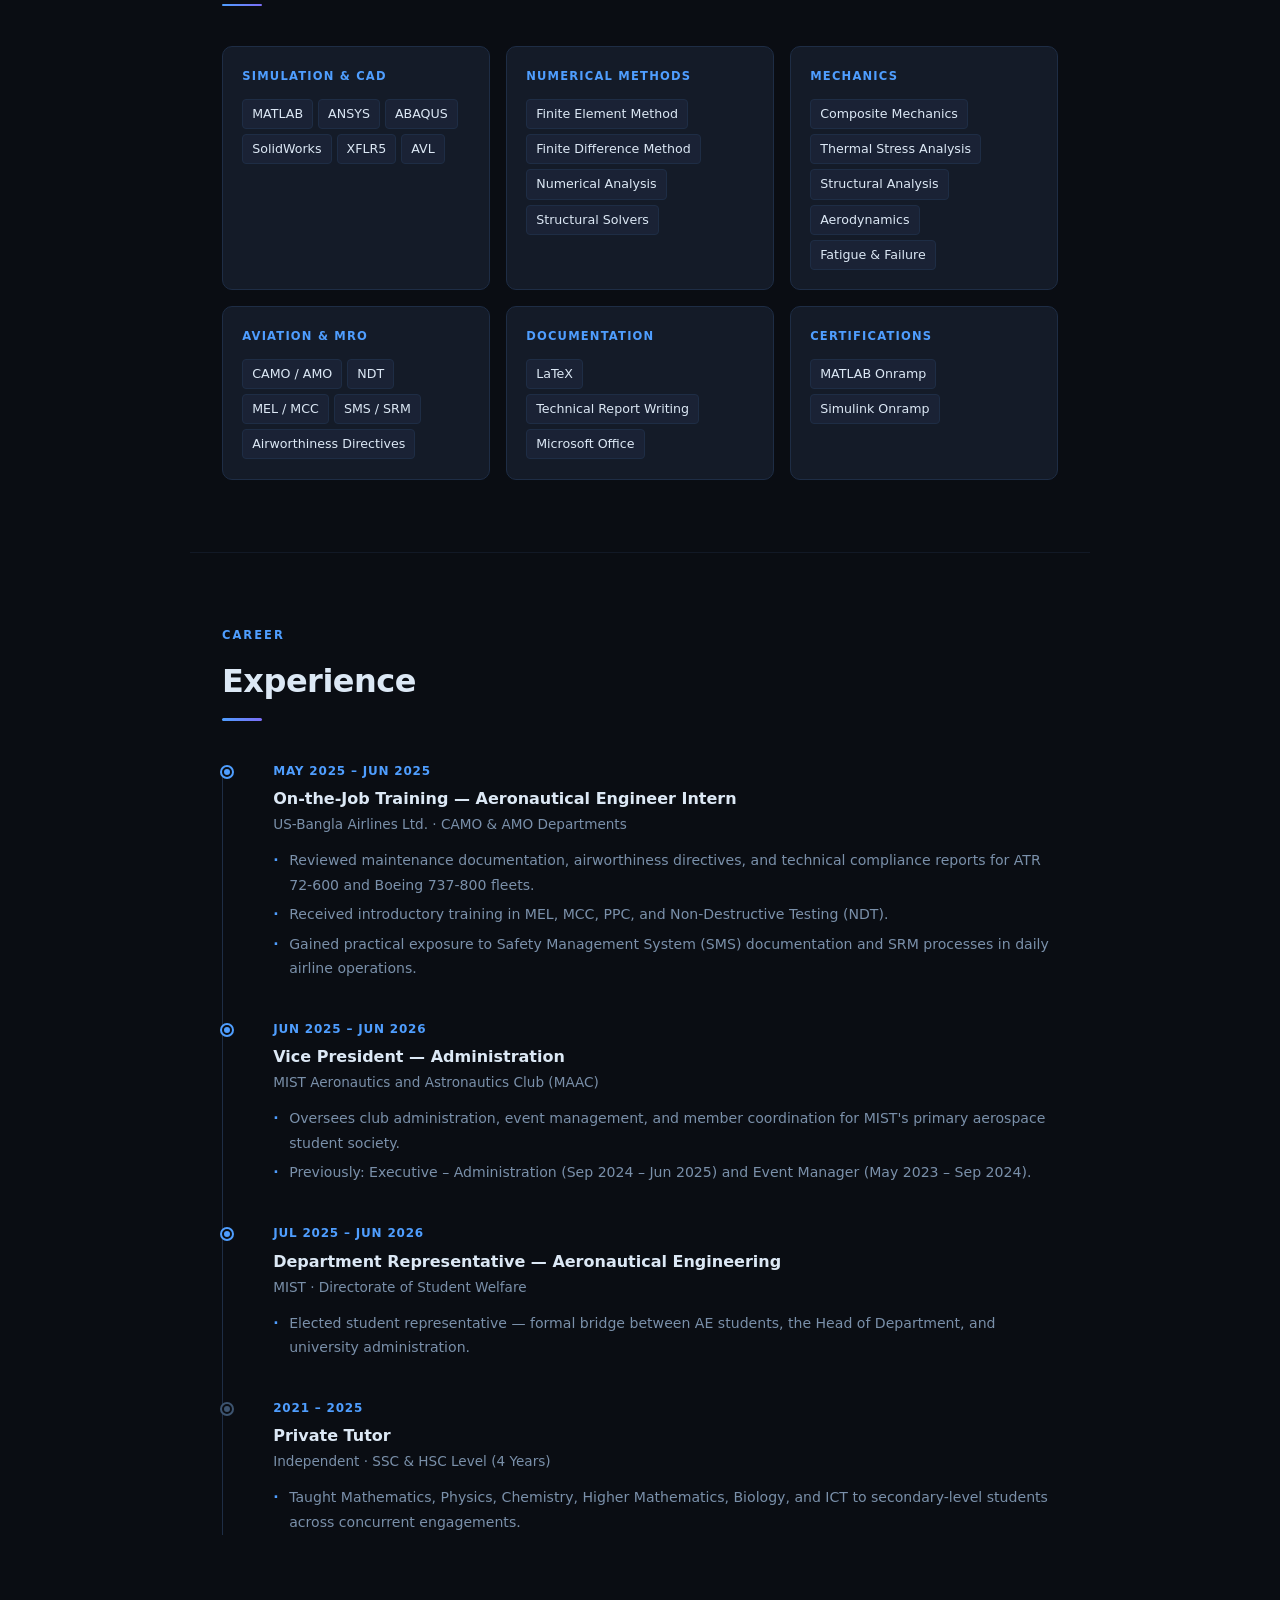
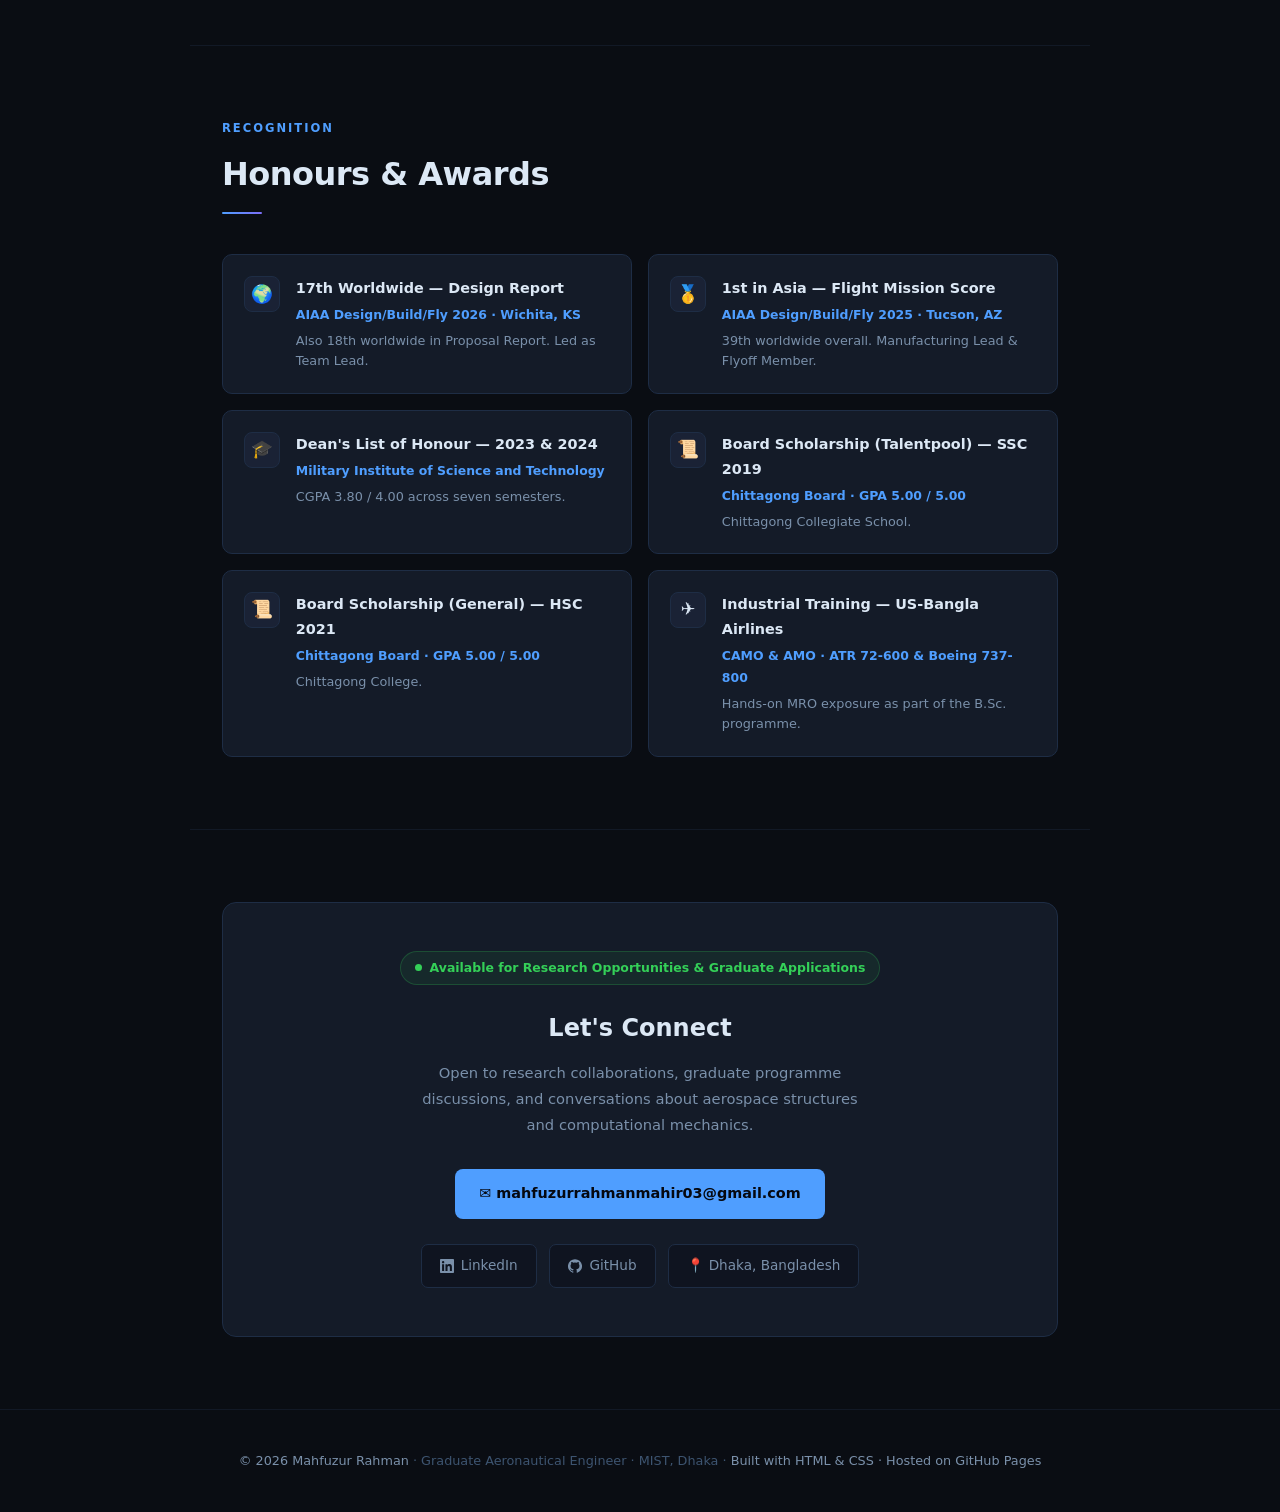
==== commit 222d9581: "Add files via upload" ====
--- a/index.html
+++ b/index.html
@@ -3,590 +3,954 @@
 <head>
   <meta charset="UTF-8" />
   <meta name="viewport" content="width=device-width, initial-scale=1.0" />
-  <title>Mahfuzur Rahman | Aeronautical Engineer</title>
+  <meta name="description" content="Mahfuzur Rahman — Aeronautical Engineer specialising in computational structural mechanics, composite materials, and aerospace structures." />
+  <meta property="og:title" content="Mahfuzur Rahman — Aeronautical Engineer" />
+  <meta property="og:description" content="Aeronautical Engineer from MIST, Dhaka. Computational mechanics · Composite structures · Aerospace design." />
+  <title>Mahfuzur Rahman — Aeronautical Engineer</title>
+
   <style>
+    /* ─── TOKENS ─── */
     :root {
-      --bg: #0a0e1a;
-      --surface: #111827;
-      --card: #1a2236;
-      --border: #1e2d4a;
-      --accent: #38bdf8;
-      --accent2: #818cf8;
-      --text: #e2e8f0;
-      --muted: #94a3b8;
-      --highlight: #f0f9ff;
-    }
-
-    * { box-sizing: border-box; margin: 0; padding: 0; }
-
-    html { scroll-behavior: smooth; }
-
-    body {
-      font-family: 'Segoe UI', system-ui, sans-serif;
-      background: var(--bg);
+      --bg:       #0a0d13;
+      --surface:  #0f1420;
+      --card:     #141b28;
+      --card2:    #1a2235;
+      --border:   #1e2d45;
+      --border2:  #243352;
+      --accent:   #4f9eff;
+      --accent2:  #7c6ef7;
+      --green:    #34d058;
+      --orange:   #f59e0b;
+      --text:     #dce8f5;
+      --muted:    #7a90aa;
+      --dim:      #3d5470;
+      --font:     'Segoe UI', system-ui, -apple-system, sans-serif;
+    }
+
+    *, *::before, *::after { box-sizing: border-box; margin: 0; padding: 0; }
+    html { scroll-behavior: smooth; font-size: 16px; }
+    body { font-family: var(--font); background: var(--bg); color: var(--text); line-height: 1.75; overflow-x: hidden; }
+
+    a { color: inherit; text-decoration: none; }
+    ul { list-style: none; }
+    img { max-width: 100%; display: block; }
+
+    /* ─── SCROLLBAR ─── */
+    ::-webkit-scrollbar { width: 5px; }
+    ::-webkit-scrollbar-track { background: var(--bg); }
+    ::-webkit-scrollbar-thumb { background: var(--border2); border-radius: 3px; }
+
+    /* ═══════════════════════════════════
+       NAV
+    ═══════════════════════════════════ */
+    #nav {
+      position: fixed; top: 0; left: 0; right: 0; z-index: 200;
+      height: 58px;
+      display: flex; align-items: center; justify-content: space-between;
+      padding: 0 2rem;
+      background: rgba(10,13,19,0.82);
+      backdrop-filter: blur(16px);
+      border-bottom: 1px solid rgba(30,45,69,0.6);
+      transition: background 0.3s;
+    }
+    .nav-logo {
+      font-weight: 800; font-size: 1rem; letter-spacing: 0.3px;
       color: var(--text);
-      line-height: 1.7;
-    }
-
-    /* ── NAV ── */
-    nav {
-      position: fixed; top: 0; left: 0; right: 0; z-index: 100;
-      background: rgba(10,14,26,0.85);
-      backdrop-filter: blur(12px);
-      border-bottom: 1px solid var(--border);
-      display: flex; justify-content: space-between; align-items: center;
-      padding: 0 2rem; height: 60px;
-    }
-    .nav-brand { font-weight: 700; font-size: 1.1rem; color: var(--accent); letter-spacing: 0.5px; }
-    .nav-links { display: flex; gap: 2rem; list-style: none; }
+    }
+    .nav-logo span { color: var(--accent); }
+    .nav-links {
+      display: flex; gap: 1.8rem;
+    }
     .nav-links a {
-      color: var(--muted); text-decoration: none; font-size: 0.9rem;
-      transition: color 0.2s;
+      font-size: 0.82rem; font-weight: 500; color: var(--muted);
+      transition: color 0.2s; letter-spacing: 0.3px;
     }
     .nav-links a:hover { color: var(--accent); }
-
-    /* ── HERO ── */
+    .nav-cta {
+      display: inline-flex; align-items: center; gap: 6px;
+      background: var(--accent); color: #050810;
+      padding: 6px 16px; border-radius: 6px;
+      font-size: 0.8rem; font-weight: 700;
+      transition: opacity 0.2s;
+    }
+    .nav-cta:hover { opacity: 0.88; }
+
+    /* ═══════════════════════════════════
+       HERO
+    ═══════════════════════════════════ */
     #hero {
       min-height: 100vh;
-      display: flex; align-items: center; justify-content: center;
-      padding: 80px 2rem 4rem;
-      position: relative; overflow: hidden;
-    }
-    .hero-bg {
-      position: absolute; inset: 0;
-      background: radial-gradient(ellipse 80% 60% at 60% 40%, rgba(56,189,248,0.08) 0%, transparent 70%),
-                  radial-gradient(ellipse 60% 50% at 20% 70%, rgba(129,140,248,0.06) 0%, transparent 70%);
-    }
-    .hero-content { position: relative; z-index: 1; max-width: 700px; }
+      display: flex; flex-direction: column;
+      justify-content: center;
+      padding: 120px 2rem 80px;
+      max-width: 900px; margin: 0 auto;
+      position: relative;
+    }
+
+    /* subtle grid bg */
+    #hero::before {
+      content: '';
+      position: fixed; inset: 0; z-index: -1; pointer-events: none;
+      background-image:
+        linear-gradient(rgba(79,158,255,0.03) 1px, transparent 1px),
+        linear-gradient(90deg, rgba(79,158,255,0.03) 1px, transparent 1px);
+      background-size: 60px 60px;
+    }
+    /* radial glow */
+    #hero::after {
+      content: '';
+      position: fixed; inset: 0; z-index: -1; pointer-events: none;
+      background:
+        radial-gradient(ellipse 70% 55% at 55% 35%, rgba(79,158,255,0.07) 0%, transparent 65%),
+        radial-gradient(ellipse 40% 40% at 15% 75%, rgba(124,110,247,0.05) 0%, transparent 60%);
+    }
+
+    .hero-status {
+      display: inline-flex; align-items: center; gap: 8px;
+      background: rgba(52,208,88,0.08); border: 1px solid rgba(52,208,88,0.22);
+      border-radius: 100px; padding: 5px 14px;
+      font-size: 0.78rem; font-weight: 600; color: var(--green);
+      margin-bottom: 1.6rem; width: fit-content;
+    }
+    .hero-status .pulse {
+      width: 7px; height: 7px; border-radius: 50%; background: var(--green);
+      animation: pulse 2s infinite;
+    }
+    @keyframes pulse {
+      0%, 100% { opacity: 1; transform: scale(1); }
+      50% { opacity: 0.5; transform: scale(0.8); }
+    }
+
+    .hero-name {
+      font-size: clamp(2.4rem, 5.5vw, 4rem);
+      font-weight: 800; line-height: 1.1;
+      letter-spacing: -1px; margin-bottom: 0.3rem;
+    }
+    .hero-role {
+      font-size: clamp(1rem, 2.5vw, 1.4rem);
+      font-weight: 300; color: var(--muted);
+      letter-spacing: 0.5px; margin-bottom: 1.8rem;
+    }
+    .hero-role strong { color: var(--accent); font-weight: 600; }
+
+    .hero-statement {
+      font-size: clamp(0.95rem, 1.8vw, 1.08rem);
+      color: var(--muted); max-width: 640px; line-height: 1.9;
+      margin-bottom: 2.4rem;
+      border-left: 2px solid var(--border2);
+      padding-left: 1.2rem;
+    }
+    .hero-statement strong { color: var(--text); font-weight: 600; }
+
+    .hero-tags {
+      display: flex; flex-wrap: wrap; gap: 0.5rem; margin-bottom: 2.4rem;
+    }
     .hero-tag {
-      display: inline-block;
-      background: rgba(56,189,248,0.12); border: 1px solid rgba(56,189,248,0.3);
-      color: var(--accent); border-radius: 100px; padding: 4px 14px;
-      font-size: 0.8rem; font-weight: 600; letter-spacing: 1px;
-      text-transform: uppercase; margin-bottom: 1.2rem;
-    }
-    h1 {
-      font-size: clamp(2.2rem, 5vw, 3.5rem);
-      font-weight: 800; line-height: 1.15; margin-bottom: 1rem;
-      background: linear-gradient(135deg, #e2e8f0 0%, var(--accent) 60%, var(--accent2) 100%);
-      -webkit-background-clip: text; -webkit-text-fill-color: transparent;
-    }
-    .hero-sub {
-      font-size: 1.05rem; color: var(--muted); max-width: 580px; margin-bottom: 2rem;
-    }
-    .hero-badges { display: flex; flex-wrap: wrap; gap: 0.6rem; margin-bottom: 2.4rem; }
-    .badge {
-      display: inline-flex; align-items: center; gap: 6px;
       background: var(--card); border: 1px solid var(--border);
-      border-radius: 6px; padding: 5px 12px; font-size: 0.82rem; color: var(--muted);
-    }
-    .badge .dot { width: 6px; height: 6px; border-radius: 50%; background: var(--accent); flex-shrink: 0; }
-    .hero-cta { display: flex; gap: 1rem; flex-wrap: wrap; }
+      border-radius: 5px; padding: 4px 11px;
+      font-size: 0.8rem; color: var(--muted); font-weight: 500;
+    }
+    .hero-tag.hi { border-color: rgba(79,158,255,0.3); color: var(--accent); background: rgba(79,158,255,0.06); }
+
+    .hero-actions { display: flex; flex-wrap: wrap; gap: 0.8rem; margin-bottom: 3rem; }
     .btn {
-      display: inline-flex; align-items: center; gap: 8px;
-      padding: 10px 22px; border-radius: 8px; font-size: 0.9rem;
-      font-weight: 600; text-decoration: none; transition: all 0.2s; cursor: pointer;
-    }
-    .btn-primary {
-      background: var(--accent); color: #0a0e1a;
-    }
-    .btn-primary:hover { background: #7dd3fc; transform: translateY(-1px); }
-    .btn-outline {
+      display: inline-flex; align-items: center; gap: 7px;
+      padding: 10px 20px; border-radius: 7px;
+      font-size: 0.87rem; font-weight: 600;
+      transition: all 0.18s;
+    }
+    .btn-primary { background: var(--accent); color: #050810; }
+    .btn-primary:hover { filter: brightness(1.1); transform: translateY(-1px); }
+    .btn-ghost {
       background: transparent; color: var(--text);
-      border: 1px solid var(--border);
-    }
-    .btn-outline:hover { border-color: var(--accent); color: var(--accent); transform: translateY(-1px); }
-
-    /* ── SECTIONS ── */
-    section { padding: 5rem 2rem; max-width: 960px; margin: 0 auto; }
-    .section-label {
-      font-size: 0.75rem; text-transform: uppercase; letter-spacing: 2px;
-      color: var(--accent); font-weight: 700; margin-bottom: 0.5rem;
+      border: 1px solid var(--border2);
+    }
+    .btn-ghost:hover { border-color: var(--accent); color: var(--accent); transform: translateY(-1px); }
+
+    .hero-affils {
+      display: flex; align-items: center; gap: 1.2rem; flex-wrap: wrap;
+      padding-top: 2rem; border-top: 1px solid var(--border);
+    }
+    .hero-affils-label { font-size: 0.72rem; text-transform: uppercase; letter-spacing: 1.5px; color: var(--dim); font-weight: 600; }
+    .affil-pill {
+      background: var(--card); border: 1px solid var(--border);
+      border-radius: 5px; padding: 4px 12px;
+      font-size: 0.78rem; color: var(--muted);
+    }
+
+    /* ═══════════════════════════════════
+       SECTION WRAPPER
+    ═══════════════════════════════════ */
+    .section {
+      max-width: 900px; margin: 0 auto;
+      padding: 4.5rem 2rem;
+      border-top: 1px solid rgba(30,45,69,0.4);
+    }
+    .section-eyebrow {
+      font-size: 0.72rem; text-transform: uppercase;
+      letter-spacing: 2px; color: var(--accent);
+      font-weight: 700; margin-bottom: 0.5rem;
     }
     .section-title {
-      font-size: clamp(1.6rem, 3vw, 2.2rem); font-weight: 800;
-      margin-bottom: 0.5rem;
-    }
-    .section-line {
-      width: 48px; height: 3px;
+      font-size: clamp(1.5rem, 3vw, 2rem);
+      font-weight: 800; letter-spacing: -0.5px; margin-bottom: 0.6rem;
+    }
+    .section-rule {
+      width: 40px; height: 2.5px;
       background: linear-gradient(90deg, var(--accent), var(--accent2));
       border-radius: 2px; margin-bottom: 2.5rem;
     }
-
-    /* ── ABOUT ── */
-    .about-grid { display: grid; grid-template-columns: 1fr 1fr; gap: 2rem; }
-    @media(max-width:640px){ .about-grid { grid-template-columns: 1fr; } }
-    .about-text { color: var(--muted); font-size: 0.97rem; }
-    .about-text p + p { margin-top: 1rem; }
-    .stat-grid { display: grid; grid-template-columns: 1fr 1fr; gap: 1rem; }
-    .stat-card {
+    .section-sub { font-size: 0.92rem; color: var(--muted); max-width: 560px; margin-bottom: 2.5rem; line-height: 1.8; }
+
+    /* ═══════════════════════════════════
+       ABOUT
+    ═══════════════════════════════════ */
+    .about-grid {
+      display: grid;
+      grid-template-columns: 1fr 300px;
+      gap: 3rem; align-items: start;
+    }
+    @media (max-width: 700px) { .about-grid { grid-template-columns: 1fr; } }
+
+    .about-body { font-size: 0.93rem; color: var(--muted); line-height: 1.9; }
+    .about-body p + p { margin-top: 1rem; }
+    .about-body strong { color: var(--text); font-weight: 600; }
+    .about-body a { color: var(--accent); }
+    .about-body a:hover { text-decoration: underline; }
+
+    .about-links { display: flex; flex-direction: column; gap: 0.5rem; margin-top: 1.6rem; }
+    .about-link {
+      display: inline-flex; align-items: center; gap: 9px;
+      font-size: 0.85rem; color: var(--muted);
+      transition: color 0.2s;
+    }
+    .about-link:hover { color: var(--accent); }
+    .about-link .icon { width: 15px; text-align: center; font-size: 0.82rem; }
+
+    .about-card {
       background: var(--card); border: 1px solid var(--border);
-      border-radius: 10px; padding: 1.2rem; text-align: center;
-    }
-    .stat-num { font-size: 1.8rem; font-weight: 800; color: var(--accent); }
-    .stat-lbl { font-size: 0.78rem; color: var(--muted); margin-top: 2px; }
-
-    /* ── SKILLS ── */
-    .skills-grid { display: grid; grid-template-columns: repeat(auto-fill, minmax(220px, 1fr)); gap: 1.2rem; }
-    .skill-cat {
+      border-radius: 12px; overflow: hidden;
+    }
+    .about-photo {
+      width: 100%; aspect-ratio: 3/4; object-fit: cover;
+      background: var(--card2);
+      display: flex; align-items: center; justify-content: center;
+      color: var(--dim); font-size: 0.8rem;
+      min-height: 200px;
+    }
+    .photo-placeholder {
+      width: 100%; aspect-ratio: 3/3;
+      background: linear-gradient(135deg, var(--card2) 0%, #1a2740 100%);
+      display: flex; flex-direction: column;
+      align-items: center; justify-content: center;
+      gap: 0.5rem; color: var(--dim);
+    }
+    .photo-placeholder .avatar { font-size: 4rem; opacity: 0.4; }
+    .photo-placeholder small { font-size: 0.72rem; opacity: 0.5; }
+    .about-card-body { padding: 1.1rem; }
+    .about-card-name { font-weight: 700; font-size: 0.95rem; }
+    .about-card-role { font-size: 0.8rem; color: var(--muted); margin-bottom: 0.8rem; }
+    .about-card-item {
+      font-size: 0.78rem; color: var(--muted); padding: 4px 0;
+      border-bottom: 1px solid rgba(30,45,69,0.5);
+      display: flex; justify-content: space-between;
+    }
+    .about-card-item:last-child { border-bottom: none; }
+    .about-card-item span:last-child { color: var(--text); font-weight: 500; text-align: right; }
+
+    /* ═══════════════════════════════════
+       RESEARCH INTERESTS
+    ═══════════════════════════════════ */
+    .interests-grid {
+      display: grid;
+      grid-template-columns: repeat(auto-fill, minmax(260px, 1fr));
+      gap: 1rem;
+    }
+    .interest-card {
+      background: var(--card); border: 1px solid var(--border);
+      border-radius: 10px; padding: 1.4rem;
+      transition: border-color 0.2s, transform 0.2s;
+    }
+    .interest-card:hover { border-color: var(--border2); transform: translateY(-2px); }
+    .interest-icon { font-size: 1.6rem; margin-bottom: 0.7rem; }
+    .interest-title { font-size: 0.95rem; font-weight: 700; margin-bottom: 0.4rem; }
+    .interest-desc { font-size: 0.83rem; color: var(--muted); line-height: 1.7; }
+
+    /* ═══════════════════════════════════
+       PROJECTS
+    ═══════════════════════════════════ */
+    .project-card {
+      background: var(--card); border: 1px solid var(--border);
+      border-radius: 12px; padding: 1.8rem; margin-bottom: 1.2rem;
+      transition: border-color 0.2s;
+      position: relative; overflow: hidden;
+    }
+    .project-card::before {
+      content: ''; position: absolute; top: 0; left: 0; right: 0; height: 2px;
+      background: linear-gradient(90deg, var(--accent), var(--accent2));
+      opacity: 0; transition: opacity 0.2s;
+    }
+    .project-card:hover { border-color: var(--border2); }
+    .project-card:hover::before { opacity: 1; }
+
+    .project-meta {
+      display: flex; align-items: center; gap: 0.6rem;
+      flex-wrap: wrap; margin-bottom: 0.7rem;
+    }
+    .status-badge {
+      display: inline-flex; align-items: center; gap: 5px;
+      border-radius: 100px; padding: 2px 10px;
+      font-size: 0.73rem; font-weight: 700; letter-spacing: 0.3px;
+    }
+    .status-badge.active { background: rgba(52,208,88,0.1); border: 1px solid rgba(52,208,88,0.25); color: var(--green); }
+    .status-badge.complete { background: rgba(79,158,255,0.1); border: 1px solid rgba(79,158,255,0.25); color: var(--accent); }
+    .status-badge.competition { background: rgba(245,158,11,0.1); border: 1px solid rgba(245,158,11,0.25); color: var(--orange); }
+    .meta-sep { color: var(--dim); }
+    .meta-year { font-size: 0.78rem; color: var(--dim); font-weight: 500; }
+
+    .project-title { font-size: 1.05rem; font-weight: 700; margin-bottom: 0.5rem; }
+    .project-role { font-size: 0.82rem; color: var(--accent); font-weight: 600; margin-bottom: 0.8rem; }
+    .project-desc { font-size: 0.9rem; color: var(--muted); line-height: 1.85; margin-bottom: 1.1rem; }
+    .project-desc strong { color: var(--text); font-weight: 600; }
+
+    .tag-row { display: flex; flex-wrap: wrap; gap: 0.4rem; }
+    .tag {
+      background: var(--card2); border: 1px solid var(--border);
+      border-radius: 4px; padding: 2px 9px;
+      font-size: 0.76rem; color: var(--muted);
+    }
+    .proj-link {
+      display: inline-flex; align-items: center; gap: 5px;
+      color: var(--accent); font-size: 0.82rem; font-weight: 600;
+      margin-top: 1rem; transition: gap 0.15s;
+    }
+    .proj-link:hover { gap: 8px; }
+
+    /* ═══════════════════════════════════
+       SKILLS
+    ═══════════════════════════════════ */
+    .skills-grid {
+      display: grid;
+      grid-template-columns: repeat(auto-fill, minmax(210px, 1fr));
+      gap: 1rem;
+    }
+    .skill-block {
       background: var(--card); border: 1px solid var(--border);
       border-radius: 10px; padding: 1.2rem;
     }
-    .skill-cat h4 {
-      font-size: 0.82rem; text-transform: uppercase; letter-spacing: 1px;
-      color: var(--accent); margin-bottom: 0.8rem; font-weight: 700;
-    }
-    .skill-tag {
-      display: inline-block; background: rgba(56,189,248,0.07);
-      border: 1px solid rgba(56,189,248,0.2); border-radius: 5px;
-      padding: 2px 9px; font-size: 0.8rem; color: var(--text);
-      margin: 3px 2px;
-    }
-
-    /* ── PROJECTS ── */
-    .projects-grid { display: grid; gap: 1.4rem; }
-    .project-card {
-      background: var(--card); border: 1px solid var(--border);
-      border-radius: 12px; padding: 1.6rem;
-      transition: border-color 0.2s, transform 0.2s;
-    }
-    .project-card:hover { border-color: var(--accent); transform: translateY(-2px); }
-    .project-header { display: flex; justify-content: space-between; align-items: flex-start; gap: 1rem; flex-wrap: wrap; }
-    .project-title { font-size: 1.05rem; font-weight: 700; margin-bottom: 0.4rem; }
-    .project-badge {
-      background: rgba(129,140,248,0.12); border: 1px solid rgba(129,140,248,0.3);
-      color: var(--accent2); border-radius: 100px; padding: 2px 12px;
-      font-size: 0.75rem; font-weight: 600; white-space: nowrap; flex-shrink: 0;
-    }
-    .project-desc { color: var(--muted); font-size: 0.92rem; margin: 0.6rem 0 1rem; }
-    .project-tags { display: flex; flex-wrap: wrap; gap: 0.4rem; }
-    .ptag {
-      background: var(--surface); border: 1px solid var(--border);
-      border-radius: 4px; padding: 2px 8px; font-size: 0.78rem; color: var(--muted);
-    }
-    .project-link {
-      display: inline-flex; align-items: center; gap: 5px;
-      color: var(--accent); font-size: 0.82rem; text-decoration: none;
-      font-weight: 600; margin-top: 1rem;
-    }
-    .project-link:hover { text-decoration: underline; }
-
-    /* ── EXPERIENCE ── */
-    .timeline { position: relative; padding-left: 1.5rem; }
+    .skill-block h4 {
+      font-size: 0.72rem; text-transform: uppercase; letter-spacing: 1.2px;
+      color: var(--accent); font-weight: 700; margin-bottom: 0.8rem;
+    }
+    .skill-chips { display: flex; flex-wrap: wrap; gap: 5px; }
+    .chip {
+      background: var(--card2); border: 1px solid var(--border);
+      border-radius: 4px; padding: 3px 9px;
+      font-size: 0.79rem; color: var(--text);
+    }
+
+    /* ═══════════════════════════════════
+       EXPERIENCE TIMELINE
+    ═══════════════════════════════════ */
+    .timeline { position: relative; padding-left: 1.4rem; }
     .timeline::before {
-      content: ''; position: absolute; left: 0; top: 6px; bottom: 0;
+      content: ''; position: absolute;
+      left: 0; top: 8px; bottom: 0;
       width: 1px; background: var(--border);
     }
-    .tl-item { position: relative; padding-left: 1.5rem; margin-bottom: 2.2rem; }
-    .tl-item::before {
-      content: ''; position: absolute; left: -1.5rem; top: 6px;
-      width: 9px; height: 9px; border-radius: 50%;
+    .tl-item { position: relative; padding-left: 1.8rem; margin-bottom: 2.4rem; }
+    .tl-dot {
+      position: absolute; left: -1.4rem; top: 6px;
+      width: 10px; height: 10px; border-radius: 50%;
       background: var(--accent); border: 2px solid var(--bg);
       box-shadow: 0 0 0 2px var(--accent);
     }
-    .tl-date { font-size: 0.78rem; color: var(--accent); font-weight: 600; text-transform: uppercase; letter-spacing: 0.8px; margin-bottom: 0.2rem; }
+    .tl-dot.dim { background: var(--dim); box-shadow: 0 0 0 2px var(--dim); }
+    .tl-date {
+      font-size: 0.75rem; font-weight: 600; color: var(--accent);
+      text-transform: uppercase; letter-spacing: 0.8px; margin-bottom: 0.2rem;
+    }
     .tl-title { font-size: 1rem; font-weight: 700; }
-    .tl-org { font-size: 0.88rem; color: var(--muted); margin-bottom: 0.6rem; }
-    .tl-body { font-size: 0.9rem; color: var(--muted); }
-    .tl-body li { margin-top: 0.3rem; padding-left: 1rem; position: relative; list-style: none; }
-    .tl-body li::before { content: '→'; position: absolute; left: 0; color: var(--accent); font-size: 0.8rem; }
-
-    /* ── ACHIEVEMENTS ── */
-    .ach-grid { display: grid; grid-template-columns: repeat(auto-fill, minmax(270px, 1fr)); gap: 1.2rem; }
-    .ach-card {
-      background: var(--card); border: 1px solid var(--border); border-radius: 10px;
-      padding: 1.4rem; display: flex; gap: 1rem; align-items: flex-start;
-    }
-    .ach-icon { font-size: 1.8rem; flex-shrink: 0; }
-    .ach-title { font-size: 0.95rem; font-weight: 700; margin-bottom: 0.2rem; }
-    .ach-sub { font-size: 0.82rem; color: var(--muted); }
-
-    /* ── CONTACT ── */
-    .contact-card {
+    .tl-org { font-size: 0.85rem; color: var(--muted); margin-bottom: 0.7rem; }
+    .tl-body { font-size: 0.88rem; color: var(--muted); }
+    .tl-body li {
+      position: relative; padding-left: 1rem; margin-top: 0.3rem;
+    }
+    .tl-body li::before { content: '·'; position: absolute; left: 0; color: var(--accent); font-weight: 700; }
+
+    /* ═══════════════════════════════════
+       HONOURS
+    ═══════════════════════════════════ */
+    .honours-grid {
+      display: grid;
+      grid-template-columns: repeat(auto-fill, minmax(270px, 1fr));
+      gap: 1rem;
+    }
+    .honour-card {
       background: var(--card); border: 1px solid var(--border);
-      border-radius: 14px; padding: 2.5rem; text-align: center;
-      background: linear-gradient(135deg, var(--card) 0%, rgba(56,189,248,0.04) 100%);
-    }
-    .contact-card p { color: var(--muted); max-width: 480px; margin: 0.6rem auto 2rem; font-size: 0.95rem; }
-    .contact-links { display: flex; justify-content: center; flex-wrap: wrap; gap: 1rem; margin-top: 1.5rem; }
-    .contact-link {
+      border-radius: 10px; padding: 1.3rem;
+      display: flex; gap: 1rem; align-items: flex-start;
+      transition: border-color 0.2s;
+    }
+    .honour-card:hover { border-color: var(--border2); }
+    .honour-icon {
+      width: 36px; height: 36px; border-radius: 8px;
+      background: var(--card2); border: 1px solid var(--border);
+      display: flex; align-items: center; justify-content: center;
+      font-size: 1.1rem; flex-shrink: 0;
+    }
+    .honour-body {}
+    .honour-title { font-size: 0.9rem; font-weight: 700; margin-bottom: 0.2rem; }
+    .honour-org { font-size: 0.78rem; color: var(--accent); font-weight: 600; margin-bottom: 0.3rem; }
+    .honour-desc { font-size: 0.8rem; color: var(--muted); line-height: 1.6; }
+
+    /* ═══════════════════════════════════
+       CONTACT
+    ═══════════════════════════════════ */
+    .contact-wrap {
+      background: var(--card); border: 1px solid var(--border);
+      border-radius: 14px; padding: 3rem 2rem; text-align: center;
+    }
+    .contact-available {
       display: inline-flex; align-items: center; gap: 8px;
+      background: rgba(52,208,88,0.08); border: 1px solid rgba(52,208,88,0.22);
+      border-radius: 100px; padding: 5px 14px;
+      font-size: 0.78rem; font-weight: 600; color: var(--green);
+      margin-bottom: 1.4rem;
+    }
+    .contact-title { font-size: 1.5rem; font-weight: 800; margin-bottom: 0.7rem; }
+    .contact-sub { font-size: 0.92rem; color: var(--muted); max-width: 440px; margin: 0 auto 2rem; }
+    .contact-email {
+      display: inline-flex; align-items: center; gap: 8px;
+      background: var(--accent); color: #050810;
+      padding: 12px 24px; border-radius: 8px;
+      font-size: 0.9rem; font-weight: 700;
+      transition: filter 0.2s;
+    }
+    .contact-email:hover { filter: brightness(1.1); }
+    .contact-links-row {
+      display: flex; justify-content: center; flex-wrap: wrap;
+      gap: 0.8rem; margin-top: 1.6rem;
+    }
+    .clink {
+      display: inline-flex; align-items: center; gap: 7px;
       background: var(--surface); border: 1px solid var(--border);
-      border-radius: 8px; padding: 10px 18px; color: var(--text);
-      text-decoration: none; font-size: 0.88rem; font-weight: 500;
-      transition: all 0.2s;
-    }
-    .contact-link:hover { border-color: var(--accent); color: var(--accent); transform: translateY(-1px); }
-
-    /* ── FOOTER ── */
+      border-radius: 7px; padding: 9px 18px;
+      font-size: 0.85rem; font-weight: 500; color: var(--muted);
+      transition: all 0.18s;
+    }
+    .clink:hover { border-color: var(--accent); color: var(--accent); transform: translateY(-1px); }
+
+    /* ═══════════════════════════════════
+       FOOTER
+    ═══════════════════════════════════ */
     footer {
-      text-align: center; padding: 2rem;
-      color: var(--muted); font-size: 0.82rem;
-      border-top: 1px solid var(--border);
-    }
-
-    /* ── UTIL ── */
-    .divider { border: none; border-top: 1px solid var(--border); }
-    .text-accent { color: var(--accent); }
+      text-align: center; padding: 2.5rem 2rem;
+      color: var(--dim); font-size: 0.8rem;
+      border-top: 1px solid rgba(30,45,69,0.4);
+    }
+    footer span { color: var(--muted); }
+
+    /* ═══════════════════════════════════
+       RESPONSIVE
+    ═══════════════════════════════════ */
+    @media (max-width: 640px) {
+      .nav-links { display: none; }
+      .hero-name { letter-spacing: -0.5px; }
+      .section { padding: 3rem 1.2rem; }
+    }
   </style>
 </head>
 <body>
 
-<!-- NAV -->
-<nav>
-  <span class="nav-brand">MR</span>
+<!-- ══ NAV ══ -->
+<nav id="nav">
+  <div class="nav-logo">Mahfuzur <span>Rahman</span></div>
   <ul class="nav-links">
     <li><a href="#about">About</a></li>
-    <li><a href="#skills">Skills</a></li>
+    <li><a href="#interests">Research</a></li>
     <li><a href="#projects">Projects</a></li>
     <li><a href="#experience">Experience</a></li>
+    <li><a href="#honours">Honours</a></li>
     <li><a href="#contact">Contact</a></li>
   </ul>
+  <a class="nav-cta" href="#contact">Get in Touch</a>
 </nav>
 
-<!-- HERO -->
+<!-- ══ HERO ══ -->
 <section id="hero">
-  <div class="hero-bg"></div>
-  <div class="hero-content">
-    <div class="hero-tag">🚀 Open to Opportunities</div>
-    <h1>Mahfuzur Rahman</h1>
-    <p class="hero-sub">
-      Graduate Aeronautical Engineer from MIST, Dhaka. Passionate about aerospace structures,
-      composite materials, and flight systems. CGPA 3.80/4.00 — Dean's List 2023 &amp; 2024.
-    </p>
-    <div class="hero-badges">
-      <span class="badge"><span class="dot"></span> AIAA DBF 2026 — 17th Worldwide</span>
-      <span class="badge"><span class="dot"></span> AIAA DBF 2025 — 1st in Asia</span>
-      <span class="badge"><span class="dot"></span> Thesis: MMC Thermo-Mechanics</span>
-    </div>
-    <div class="hero-cta">
-      <a class="btn btn-primary" href="#contact">Get in Touch</a>
-      <a class="btn btn-outline" href="https://www.linkedin.com/in/mahfuzur-rahman022/" target="_blank">LinkedIn ↗</a>
-      <a class="btn btn-outline" href="https://github.com/mahfuzur-rahman22" target="_blank">GitHub ↗</a>
-    </div>
+  <div class="hero-status">
+    <span class="pulse"></span>
+    Available for Research &amp; Graduate Opportunities
+  </div>
+
+  <h1 class="hero-name">Mahfuzur Rahman</h1>
+  <p class="hero-role">
+    Aeronautical Engineer ·
+    <strong>Computational Mechanics &amp; Aerospace Structures</strong> ·
+    MIST, Dhaka
+  </p>
+
+  <p class="hero-statement">
+    I am interested in how structures behave when pushed to their limits — how
+    <strong>composite materials carry load and accumulate damage</strong>,
+    how <strong>thermal gradients drive failure</strong> in aerospace components,
+    and how <strong>computational tools</strong> can be built to predict both.
+    My work sits at the intersection of materials science, structural mechanics,
+    and numerical methods — exactly where the hard aerospace problems live.
+  </p>
+
+  <div class="hero-tags">
+    <span class="hero-tag hi">Composite Mechanics</span>
+    <span class="hero-tag hi">Computational Structural Analysis</span>
+    <span class="hero-tag hi">Aerospace Structures</span>
+    <span class="hero-tag">MATLAB · ANSYS · ABAQUS</span>
+    <span class="hero-tag">FEM · FDM · Numerical Methods</span>
+    <span class="hero-tag">AIAA DBF · UAV Design</span>
+  </div>
+
+  <div class="hero-actions">
+    <a class="btn btn-primary" href="#interests">↓ Research Interests</a>
+    <a class="btn btn-ghost" href="https://www.linkedin.com/in/mahfuzur-rahman022/" target="_blank">LinkedIn ↗</a>
+    <a class="btn btn-ghost" href="https://github.com/mahfuzur-rahman22" target="_blank">GitHub ↗</a>
+  </div>
+
+  <div class="hero-affils">
+    <span class="hero-affils-label">Affiliations</span>
+    <span class="affil-pill">MIST · B.Sc. Aeronautical Eng.</span>
+    <span class="affil-pill">AIAA Student Member</span>
+    <span class="affil-pill">MAAC · VP Administration</span>
+    <span class="affil-pill">CGPA 3.80 · Dean's List ×2</span>
   </div>
 </section>
 
-<!-- ABOUT -->
-<section id="about">
-  <p class="section-label">Who I Am</p>
+<!-- ══ ABOUT ══ -->
+<section class="section" id="about">
+  <p class="section-eyebrow">Background</p>
   <h2 class="section-title">About Me</h2>
-  <div class="section-line"></div>
+  <div class="section-rule"></div>
+
   <div class="about-grid">
-    <div class="about-text">
-      <p>
-        I'm a graduate in Aeronautical Engineering from the Military Institute of Science and Technology (MIST), Dhaka.
-        Academics have always been something I took seriously — but some of my biggest growth has happened
-        outside the lecture hall.
-      </p>
-      <p>
-        I led the MIST team at the AIAA Design/Build/Fly (DBF) Competition 2026, where we ranked
-        <strong class="text-accent">18th worldwide in Proposal</strong> and
-        <strong class="text-accent">17th worldwide in Design Report</strong>.
-        The year before, as Manufacturing Lead and Flyoff Member, we finished
-        <strong class="text-accent">1st in Asia in flight mission scoring</strong> and 39th worldwide overall.
-      </p>
-      <p>
-        My undergraduate thesis focused on the thermo-mechanical behavior of anisotropic Metal Matrix Composite
-        panels — developing a finite difference computational framework to study how composite structures
-        respond under combined thermal and mechanical loading.
-      </p>
-      <p>
-        I'm working towards a career in aerospace research and education. I love problems that sit right at
-        the edge of materials science and aerospace structures.
-      </p>
-    </div>
     <div>
-      <div class="stat-grid">
-        <div class="stat-card">
-          <div class="stat-num">3.80</div>
-          <div class="stat-lbl">CGPA / 4.00</div>
+      <div class="about-body">
+        <p>
+          I'm a graduate in <strong>Aeronautical Engineering</strong> from the
+          Military Institute of Science and Technology (MIST), Dhaka — CGPA
+          <strong>3.80/4.00</strong>, Dean's List 2023 &amp; 2024. My academic
+          work has consistently focused on the structural and mechanical behaviour
+          of aerospace materials, culminating in an undergraduate thesis on
+          thermo-mechanical analysis of composite panels.
+        </p>
+        <p>
+          Outside coursework, I've applied that knowledge hands-on — leading
+          the MIST team at the <strong>AIAA Design/Build/Fly Competition</strong>
+          across two international cycles in Wichita and Tucson, managing the
+          full design–fabrication–flight pipeline from aerodynamics through
+          structural build. These experiences sharpened my ability to translate
+          analytical thinking into real hardware under constraints.
+        </p>
+        <p>
+          I also completed industrial training at <strong>US-Bangla Airlines</strong>,
+          working within CAMO and AMO departments on ATR 72-600 and Boeing 737-800
+          fleets — giving me grounded exposure to how airworthiness and structural
+          integrity are managed in operational aviation.
+        </p>
+        <p>
+          I'm working towards a career in <strong>aerospace research and education</strong>,
+          with particular interest in computational modelling of composite and
+          multi-material structures. If any of this resonates, I'd welcome
+          a conversation.
+        </p>
+      </div>
+      <div class="about-links">
+        <a class="about-link" href="mailto:mahfuzurrahmanmahir03@gmail.com">
+          <span class="icon">✉</span> mahfuzurrahmanmahir03@gmail.com
+        </a>
+        <a class="about-link" href="https://www.linkedin.com/in/mahfuzur-rahman022/" target="_blank">
+          <span class="icon">in</span> linkedin.com/in/mahfuzur-rahman022
+        </a>
+        <a class="about-link" href="https://github.com/mahfuzur-rahman22" target="_blank">
+          <span class="icon">gh</span> github.com/mahfuzur-rahman22
+        </a>
+        <a class="about-link">
+          <span class="icon">📍</span> Dhaka, Bangladesh
+        </a>
+      </div>
+    </div>
+
+    <div>
+      <div class="about-card">
+        <img src="IMG_6833.PNG" alt="Mahfuzur Rahman" style="width:100%;aspect-ratio:3/3;object-fit:cover;object-position:center top;display:block;" />
+        <div class="about-card-body">
+          <div class="about-card-name">Mahfuzur Rahman</div>
+          <div class="about-card-role">Graduate Aeronautical Engineer</div>
+          <div class="about-card-item"><span>Degree</span><span>B.Sc. Aeronautical Eng.</span></div>
+          <div class="about-card-item"><span>Institution</span><span>MIST, Dhaka</span></div>
+          <div class="about-card-item"><span>CGPA</span><span>3.80 / 4.00</span></div>
+          <div class="about-card-item"><span>Thesis</span><span>MMC Thermo-Mechanics</span></div>
+          <div class="about-card-item"><span>Supervisor</span><span>Dr. S. R. Ahmed, BUET</span></div>
         </div>
-        <div class="stat-card">
-          <div class="stat-num">17th</div>
-          <div class="stat-lbl">Worldwide — AIAA DBF 2026</div>
-        </div>
-        <div class="stat-card">
-          <div class="stat-num">1st</div>
-          <div class="stat-lbl">Asia — Flight Mission 2025</div>
-        </div>
-        <div class="stat-card">
-          <div class="stat-num">2×</div>
-          <div class="stat-lbl">Dean's List Honouree</div>
-        </div>
       </div>
     </div>
   </div>
 </section>
 
-<!-- SKILLS -->
-<section id="skills">
-  <p class="section-label">What I Work With</p>
-  <h2 class="section-title">Technical Skills</h2>
-  <div class="section-line"></div>
+<!-- ══ RESEARCH INTERESTS ══ -->
+<section class="section" id="interests">
+  <p class="section-eyebrow">What I Work On</p>
+  <h2 class="section-title">Research Interests</h2>
+  <div class="section-rule"></div>
+  <p class="section-sub">
+    The problems that pull me are ones where material behaviour, structural
+    mechanics, and computational modelling intersect — particularly in
+    aerospace contexts where getting it wrong is not an option.
+  </p>
+  <div class="interests-grid">
+    <div class="interest-card">
+      <div class="interest-icon">🧱</div>
+      <div class="interest-title">Composite &amp; Multi-Material Structures</div>
+      <div class="interest-desc">
+        How fibre-reinforced and metal matrix composites carry load,
+        accumulate damage, and fail — especially under combined loading
+        conditions representative of real aerospace service environments.
+      </div>
+    </div>
+    <div class="interest-card">
+      <div class="interest-icon">🌡️</div>
+      <div class="interest-title">Thermo-Mechanical Coupling</div>
+      <div class="interest-desc">
+        The interaction between thermal gradients and mechanical stress fields
+        in anisotropic materials — a critical design challenge for structures
+        in high-temperature aerospace and propulsion applications.
+      </div>
+    </div>
+    <div class="interest-card">
+      <div class="interest-icon">💻</div>
+      <div class="interest-title">Computational Structural Mechanics</div>
+      <div class="interest-desc">
+        Building finite difference and finite element frameworks — writing
+        numerical solvers in MATLAB, validating against FEA tools such as
+        ANSYS and ABAQUS — to study problems that resist closed-form solutions.
+      </div>
+    </div>
+    <div class="interest-card">
+      <div class="interest-icon">✈️</div>
+      <div class="interest-title">Aerospace Structural Design</div>
+      <div class="interest-desc">
+        Applying structural and aerodynamic analysis to real airframe design —
+        balancing weight, stiffness, and strength in competition and
+        research-grade aircraft from concept through physical build.
+      </div>
+    </div>
+  </div>
+</section>
+
+<!-- ══ PROJECTS ══ -->
+<section class="section" id="projects">
+  <p class="section-eyebrow">Selected Work</p>
+  <h2 class="section-title">Projects</h2>
+  <div class="section-rule"></div>
+
+  <!-- Thesis -->
+  <div class="project-card">
+    <div class="project-meta">
+      <span class="status-badge complete">✓ Thesis Complete</span>
+      <span class="meta-sep">·</span>
+      <span class="meta-year">2025 – 2026</span>
+    </div>
+    <div class="project-title">Thermomechanical Behaviour of Anisotropic Metal Matrix Composite Panels</div>
+    <div class="project-role">Undergraduate Thesis · Supervisor: Dr. Shaikh Reaz Ahmed, BUET</div>
+    <div class="project-desc">
+      Developed a <strong>finite difference computational framework</strong> in MATLAB
+      to investigate thermal stress distributions in anisotropic Metal Matrix Composite (MMC)
+      panels under combined thermal and mechanical loading. The work characterises how
+      material anisotropy influences stress concentration and failure-prone zones — a
+      problem relevant to high-temperature structural components in aerospace design.
+      Results were validated against ANSYS thermal-structural simulations.
+    </div>
+    <div class="tag-row">
+      <span class="tag">MATLAB</span>
+      <span class="tag">Finite Difference Method</span>
+      <span class="tag">Metal Matrix Composites</span>
+      <span class="tag">Thermal Stress Analysis</span>
+      <span class="tag">ANSYS Validation</span>
+      <span class="tag">Anisotropic Materials</span>
+    </div>
+  </div>
+
+  <!-- DBF 2026 -->
+  <div class="project-card">
+    <div class="project-meta">
+      <span class="status-badge competition">🏆 Competition · Team Lead</span>
+      <span class="meta-sep">·</span>
+      <span class="meta-year">2025 – 2026</span>
+    </div>
+    <div class="project-title">Project HeisenBird — AIAA Design/Build/Fly 2026</div>
+    <div class="project-role">Team Lead · Wichita, Kansas, USA · 18th Worldwide Proposal · 17th Worldwide Design Report</div>
+    <div class="project-desc">
+      Led the full engineering lifecycle of a competition UAV — from aerodynamic sizing and
+      structural design through composite fabrication and flight testing. Managed a
+      multidisciplinary team across all phases and authored the internationally
+      peer-evaluated <strong>Proposal Report and Design Report</strong>, both placing
+      in the top 20 worldwide. The project demanded integrating aerodynamic performance
+      targets with structural weight and stiffness constraints — a representative
+      aerospace design trade-off problem.
+    </div>
+    <div class="tag-row">
+      <span class="tag">XFLR5</span>
+      <span class="tag">AVL</span>
+      <span class="tag">SolidWorks</span>
+      <span class="tag">Composite Fabrication</span>
+      <span class="tag">Aerodynamic Design</span>
+      <span class="tag">Structural Sizing</span>
+      <span class="tag">Flight Testing</span>
+    </div>
+    <a class="proj-link" href="https://www.linkedin.com/in/mahfuzur-rahman022/details/projects/" target="_blank">View on LinkedIn →</a>
+  </div>
+
+  <!-- DBF 2025 -->
+  <div class="project-card">
+    <div class="project-meta">
+      <span class="status-badge competition">🥇 Competition · Manufacturing Lead</span>
+      <span class="meta-sep">·</span>
+      <span class="meta-year">2024 – 2025</span>
+    </div>
+    <div class="project-title">AIAA Design/Build/Fly 2025 Competition Aircraft</div>
+    <div class="project-role">Manufacturing Lead &amp; Flyoff Member · Tucson, Arizona, USA · 1st in Asia — Flight Mission · 39th Worldwide Overall</div>
+    <div class="project-desc">
+      Led fabrication and structural assembly of the competition aircraft,
+      ensuring dimensional accuracy and compliance with weight and structural
+      requirements throughout the build cycle. On competition day in Tucson,
+      served as Flyoff Member — managing pre-flight checks and real-time
+      mission assessment. The team's <strong>flight performance ranked 1st across
+      all Asian teams</strong>, a direct outcome of manufacturing quality and
+      pre-flight preparation.
+    </div>
+    <div class="tag-row">
+      <span class="tag">Composite Fabrication</span>
+      <span class="tag">Structural Assembly</span>
+      <span class="tag">Weight Compliance</span>
+      <span class="tag">Pre-flight Protocols</span>
+      <span class="tag">Flight Operations</span>
+    </div>
+  </div>
+</section>
+
+<!-- ══ SKILLS ══ -->
+<section class="section" id="skills">
+  <p class="section-eyebrow">Technical Profile</p>
+  <h2 class="section-title">Skills &amp; Tools</h2>
+  <div class="section-rule"></div>
   <div class="skills-grid">
-    <div class="skill-cat">
-      <h4>Engineering Software</h4>
-      <span class="skill-tag">MATLAB</span>
-      <span class="skill-tag">ANSYS</span>
-      <span class="skill-tag">SolidWorks</span>
-      <span class="skill-tag">ABAQUS</span>
-      <span class="skill-tag">XFLR5</span>
-      <span class="skill-tag">AVL</span>
-    </div>
-    <div class="skill-cat">
-      <h4>Computation &amp; Analysis</h4>
-      <span class="skill-tag">Finite Element Methods</span>
-      <span class="skill-tag">Finite Difference Methods</span>
-      <span class="skill-tag">Numerical Analysis</span>
-      <span class="skill-tag">Structural Analysis</span>
-      <span class="skill-tag">Thermal Analysis</span>
-    </div>
-    <div class="skill-cat">
+    <div class="skill-block">
+      <h4>Simulation &amp; CAD</h4>
+      <div class="skill-chips">
+        <span class="chip">MATLAB</span>
+        <span class="chip">ANSYS</span>
+        <span class="chip">ABAQUS</span>
+        <span class="chip">SolidWorks</span>
+        <span class="chip">XFLR5</span>
+        <span class="chip">AVL</span>
+      </div>
+    </div>
+    <div class="skill-block">
+      <h4>Numerical Methods</h4>
+      <div class="skill-chips">
+        <span class="chip">Finite Element Method</span>
+        <span class="chip">Finite Difference Method</span>
+        <span class="chip">Numerical Analysis</span>
+        <span class="chip">Structural Solvers</span>
+      </div>
+    </div>
+    <div class="skill-block">
+      <h4>Mechanics</h4>
+      <div class="skill-chips">
+        <span class="chip">Composite Mechanics</span>
+        <span class="chip">Thermal Stress Analysis</span>
+        <span class="chip">Structural Analysis</span>
+        <span class="chip">Aerodynamics</span>
+        <span class="chip">Fatigue &amp; Failure</span>
+      </div>
+    </div>
+    <div class="skill-block">
       <h4>Aviation &amp; MRO</h4>
-      <span class="skill-tag">CAMO / AMO</span>
-      <span class="skill-tag">MEL / MCC / PPC</span>
-      <span class="skill-tag">NDT</span>
-      <span class="skill-tag">Airworthiness Directives</span>
-      <span class="skill-tag">SMS / SRM</span>
-    </div>
-    <div class="skill-cat">
+      <div class="skill-chips">
+        <span class="chip">CAMO / AMO</span>
+        <span class="chip">NDT</span>
+        <span class="chip">MEL / MCC</span>
+        <span class="chip">SMS / SRM</span>
+        <span class="chip">Airworthiness Directives</span>
+      </div>
+    </div>
+    <div class="skill-block">
       <h4>Documentation</h4>
-      <span class="skill-tag">LaTeX</span>
-      <span class="skill-tag">Microsoft Office (Advanced)</span>
-      <span class="skill-tag">Technical Writing</span>
-      <span class="skill-tag">Safety Reporting</span>
-    </div>
-    <div class="skill-cat">
+      <div class="skill-chips">
+        <span class="chip">LaTeX</span>
+        <span class="chip">Technical Report Writing</span>
+        <span class="chip">Microsoft Office</span>
+      </div>
+    </div>
+    <div class="skill-block">
       <h4>Certifications</h4>
-      <span class="skill-tag">MATLAB Onramp — MathWorks</span>
-      <span class="skill-tag">Simulink Onramp — MathWorks</span>
-    </div>
-    <div class="skill-cat">
-      <h4>Languages</h4>
-      <span class="skill-tag">Bangla — Native</span>
-      <span class="skill-tag">English — Fluent</span>
+      <div class="skill-chips">
+        <span class="chip">MATLAB Onramp</span>
+        <span class="chip">Simulink Onramp</span>
+      </div>
     </div>
   </div>
 </section>
 
-<!-- PROJECTS -->
-<section id="projects">
-  <p class="section-label">What I've Built</p>
-  <h2 class="section-title">Projects</h2>
-  <div class="section-line"></div>
-  <div class="projects-grid">
-
-    <div class="project-card">
-      <div class="project-header">
-        <div class="project-title">Thermomechanical Analysis of MMC Panels — Undergraduate Thesis</div>
-        <span class="project-badge">Research</span>
-      </div>
-      <p class="project-desc">
-        Developed a finite difference computational framework to investigate thermal stress distributions
-        in Metal Matrix Composite (MMC) panels under combined thermal and mechanical loading.
-        Evaluated stress concentrations and failure-prone zones in anisotropic composite structures
-        — directly relevant to aerospace structural safety and failure analysis.
-        Supervised by Dr. Shaikh Reaz Ahmed, Professor, Dept. of Mechanical Engineering, BUET.
-      </p>
-      <div class="project-tags">
-        <span class="ptag">MATLAB</span>
-        <span class="ptag">Finite Difference Method</span>
-        <span class="ptag">Composite Structures</span>
-        <span class="ptag">Thermal Stress Analysis</span>
-        <span class="ptag">ANSYS Verification</span>
-      </div>
-    </div>
-
-    <div class="project-card">
-      <div class="project-header">
-        <div class="project-title">Project HeisenBird — AIAA DBF 2026 Competition Aircraft</div>
-        <span class="project-badge">Competition · Team Lead</span>
-      </div>
-      <p class="project-desc">
-        Led the MIST team through the full AIAA Design/Build/Fly lifecycle — aerodynamic design,
-        structural engineering, fabrication, and flight testing. Achieved
-        <strong>18th worldwide in Proposal Report</strong> and <strong>17th worldwide in Design Report</strong>
-        at Wichita, Kansas. Produced internationally peer-evaluated technical documentation and managed
-        cross-disciplinary team coordination across all competition phases.
-      </p>
-      <div class="project-tags">
-        <span class="ptag">Aerodynamic Design</span>
-        <span class="ptag">Structural Engineering</span>
-        <span class="ptag">XFLR5</span>
-        <span class="ptag">AVL</span>
-        <span class="ptag">SolidWorks</span>
-        <span class="ptag">Flight Testing</span>
-      </div>
-      <a class="project-link" href="https://www.linkedin.com/in/mahfuzur-rahman022/details/projects/" target="_blank">View on LinkedIn ↗</a>
-    </div>
-
-    <div class="project-card">
-      <div class="project-header">
-        <div class="project-title">AIAA DBF 2025 Competition Aircraft — Manufacturing Lead</div>
-        <span class="project-badge">Competition · Manufacturing Lead</span>
-      </div>
-      <p class="project-desc">
-        Led fabrication and structural assembly of the competition aircraft at Tucson, Arizona.
-        Ensured design-to-build accuracy and strict compliance with weight and safety requirements.
-        Managed pre-flight protocols and real-time mission safety assessment on competition day.
-        Result: <strong>1st in Asia — Total Flight Mission Score</strong> | 39th worldwide overall.
-      </p>
-      <div class="project-tags">
-        <span class="ptag">Composite Fabrication</span>
-        <span class="ptag">Structural Assembly</span>
-        <span class="ptag">Flight Operations</span>
-        <span class="ptag">Safety Management</span>
-      </div>
-    </div>
-
-  </div>
-</section>
-
-<!-- EXPERIENCE -->
-<section id="experience">
-  <p class="section-label">Where I've Been</p>
+<!-- ══ EXPERIENCE ══ -->
+<section class="section" id="experience">
+  <p class="section-eyebrow">Career</p>
   <h2 class="section-title">Experience</h2>
-  <div class="section-line"></div>
+  <div class="section-rule"></div>
   <div class="timeline">
 
     <div class="tl-item">
+      <div class="tl-dot"></div>
       <div class="tl-date">May 2025 – Jun 2025</div>
       <div class="tl-title">On-the-Job Training — Aeronautical Engineer Intern</div>
       <div class="tl-org">US-Bangla Airlines Ltd. · CAMO &amp; AMO Departments</div>
       <ul class="tl-body">
-        <li>Observed maintenance and airworthiness compliance on ATR 72-600 and Boeing 737-800 fleets.</li>
-        <li>Reviewed maintenance documentation, airworthiness directives, and technical compliance reports.</li>
-        <li>Received training on MEL, MCC, PPC, and Non-Destructive Testing (NDT).</li>
-        <li>Gained foundational awareness of Safety Management Systems (SMS) and Safety Risk Management (SRM).</li>
+        <li>Reviewed maintenance documentation, airworthiness directives, and technical compliance reports for ATR 72-600 and Boeing 737-800 fleets.</li>
+        <li>Received introductory training in MEL, MCC, PPC, and Non-Destructive Testing (NDT).</li>
+        <li>Gained practical exposure to Safety Management System (SMS) documentation and SRM processes in daily airline operations.</li>
       </ul>
     </div>
 
     <div class="tl-item">
+      <div class="tl-dot"></div>
       <div class="tl-date">Jun 2025 – Jun 2026</div>
       <div class="tl-title">Vice President — Administration</div>
       <div class="tl-org">MIST Aeronautics and Astronautics Club (MAAC)</div>
       <ul class="tl-body">
-        <li>Oversaw club administration, event management, and inter-departmental coordination.</li>
-        <li>Previously served as Executive – Administration (Sep 2024 – Jun 2025) and Event Manager (May 2023 – Sep 2024).</li>
+        <li>Oversees club administration, event management, and member coordination for MIST's primary aerospace student society.</li>
+        <li>Previously: Executive – Administration (Sep 2024 – Jun 2025) and Event Manager (May 2023 – Sep 2024).</li>
       </ul>
     </div>
 
     <div class="tl-item">
+      <div class="tl-dot"></div>
       <div class="tl-date">Jul 2025 – Jun 2026</div>
       <div class="tl-title">Department Representative — Aeronautical Engineering</div>
       <div class="tl-org">MIST · Directorate of Student Welfare</div>
       <ul class="tl-body">
-        <li>Elected student representative bridging AE students, the Head of Department, and university administration.</li>
-        <li>Advocated for academic needs and ensured timely institutional resolution of student concerns.</li>
+        <li>Elected student representative — formal bridge between AE students, the Head of Department, and university administration.</li>
       </ul>
     </div>
 
     <div class="tl-item">
-      <div class="tl-date">Jun 2024 – Jun 2025</div>
-      <div class="tl-title">Director of Event Management</div>
-      <div class="tl-org">MIST Drama and Film Society (MDFS)</div>
-      <ul class="tl-body">
-        <li>Planned and executed major campus cultural events; previously served as HR &amp; Treasurer (2023–2024).</li>
-      </ul>
-    </div>
-
-    <div class="tl-item">
+      <div class="tl-dot dim"></div>
       <div class="tl-date">2021 – 2025</div>
       <div class="tl-title">Private Tutor</div>
-      <div class="tl-org">Independent · SSC &amp; HSC Level</div>
+      <div class="tl-org">Independent · SSC &amp; HSC Level (4 Years)</div>
       <ul class="tl-body">
-        <li>Taught Mathematics, Physics, Chemistry, Biology, Higher Mathematics, and ICT to secondary students.</li>
-        <li>Maintained independent scheduling and quality across multiple concurrent students over 4 years.</li>
+        <li>Taught Mathematics, Physics, Chemistry, Higher Mathematics, Biology, and ICT to secondary-level students across concurrent engagements.</li>
       </ul>
     </div>
 
   </div>
 </section>
 
-<!-- ACHIEVEMENTS -->
-<section id="achievements">
-  <p class="section-label">Milestones</p>
-  <h2 class="section-title">Achievements</h2>
-  <div class="section-line"></div>
-  <div class="ach-grid">
-    <div class="ach-card">
-      <div class="ach-icon">🏆</div>
-      <div>
-        <div class="ach-title">AIAA DBF 2026 — 17th Worldwide (Design Report)</div>
-        <div class="ach-sub">Wichita, Kansas · Team Lead · 18th in Proposal Report</div>
-      </div>
-    </div>
-    <div class="ach-card">
-      <div class="ach-icon">🥇</div>
-      <div>
-        <div class="ach-title">AIAA DBF 2025 — 1st in Asia (Flight Mission)</div>
-        <div class="ach-sub">Tucson, Arizona · Manufacturing Lead · 39th Worldwide Overall</div>
-      </div>
-    </div>
-    <div class="ach-card">
-      <div class="ach-icon">🎓</div>
-      <div>
-        <div class="ach-title">Dean's List of Honour — 2023 &amp; 2024</div>
-        <div class="ach-sub">MIST · CGPA 3.80 / 4.00</div>
-      </div>
-    </div>
-    <div class="ach-card">
-      <div class="ach-icon">📜</div>
-      <div>
-        <div class="ach-title">Board Scholarship (Talentpool) — SSC 2019</div>
-        <div class="ach-sub">Chittagong Board · GPA 5.00 / 5.00</div>
-      </div>
-    </div>
-    <div class="ach-card">
-      <div class="ach-icon">📜</div>
-      <div>
-        <div class="ach-title">Board Scholarship (General) — HSC 2021</div>
-        <div class="ach-sub">Chittagong Board · GPA 5.00 / 5.00</div>
-      </div>
-    </div>
-    <div class="ach-card">
-      <div class="ach-icon">✈️</div>
-      <div>
-        <div class="ach-title">Industrial Training — US-Bangla Airlines</div>
-        <div class="ach-sub">ATR 72-600 &amp; Boeing 737-800 · CAMO &amp; AMO</div>
-      </div>
-    </div>
+<!-- ══ HONOURS ══ -->
+<section class="section" id="honours">
+  <p class="section-eyebrow">Recognition</p>
+  <h2 class="section-title">Honours &amp; Awards</h2>
+  <div class="section-rule"></div>
+  <div class="honours-grid">
+
+    <div class="honour-card">
+      <div class="honour-icon">🌍</div>
+      <div class="honour-body">
+        <div class="honour-title">17th Worldwide — Design Report</div>
+        <div class="honour-org">AIAA Design/Build/Fly 2026 · Wichita, KS</div>
+        <div class="honour-desc">Also 18th worldwide in Proposal Report. Led as Team Lead.</div>
+      </div>
+    </div>
+
+    <div class="honour-card">
+      <div class="honour-icon">🥇</div>
+      <div class="honour-body">
+        <div class="honour-title">1st in Asia — Flight Mission Score</div>
+        <div class="honour-org">AIAA Design/Build/Fly 2025 · Tucson, AZ</div>
+        <div class="honour-desc">39th worldwide overall. Manufacturing Lead &amp; Flyoff Member.</div>
+      </div>
+    </div>
+
+    <div class="honour-card">
+      <div class="honour-icon">🎓</div>
+      <div class="honour-body">
+        <div class="honour-title">Dean's List of Honour — 2023 &amp; 2024</div>
+        <div class="honour-org">Military Institute of Science and Technology</div>
+        <div class="honour-desc">CGPA 3.80 / 4.00 across seven semesters.</div>
+      </div>
+    </div>
+
+    <div class="honour-card">
+      <div class="honour-icon">📜</div>
+      <div class="honour-body">
+        <div class="honour-title">Board Scholarship (Talentpool) — SSC 2019</div>
+        <div class="honour-org">Chittagong Board · GPA 5.00 / 5.00</div>
+        <div class="honour-desc">Chittagong Collegiate School.</div>
+      </div>
+    </div>
+
+    <div class="honour-card">
+      <div class="honour-icon">📜</div>
+      <div class="honour-body">
+        <div class="honour-title">Board Scholarship (General) — HSC 2021</div>
+        <div class="honour-org">Chittagong Board · GPA 5.00 / 5.00</div>
+        <div class="honour-desc">Chittagong College.</div>
+      </div>
+    </div>
+
+    <div class="honour-card">
+      <div class="honour-icon">✈️</div>
+      <div class="honour-body">
+        <div class="honour-title">Industrial Training — US-Bangla Airlines</div>
+        <div class="honour-org">CAMO &amp; AMO · ATR 72-600 &amp; Boeing 737-800</div>
+        <div class="honour-desc">Hands-on MRO exposure as part of the B.Sc. programme.</div>
+      </div>
+    </div>
+
   </div>
 </section>
 
-<!-- CONTACT -->
-<section id="contact">
-  <p class="section-label">Let's Connect</p>
-  <h2 class="section-title">Contact</h2>
-  <div class="section-line"></div>
-  <div class="contact-card">
-    <h3 style="font-size:1.4rem; font-weight:700;">Working towards aerospace research &amp; education</h3>
-    <p>
-      If any of this resonates with you — whether it's composite structures, flight systems,
-      or just a shared passion for aerospace — I'd love to connect.
+<!-- ══ CONTACT ══ -->
+<section class="section" id="contact">
+  <div class="contact-wrap">
+    <div class="contact-available">
+      <span class="pulse" style="width:7px;height:7px;border-radius:50%;background:var(--green);animation:pulse 2s infinite;display:inline-block;"></span>
+      Available for Research Opportunities &amp; Graduate Applications
+    </div>
+    <h2 class="contact-title">Let's Connect</h2>
+    <p class="contact-sub">
+      Open to research collaborations, graduate programme discussions,
+      and conversations about aerospace structures and computational mechanics.
     </p>
-    <a class="btn btn-primary" href="mailto:mahfuzurrahmanmahir03@gmail.com">
+    <a class="contact-email" href="mailto:mahfuzurrahmanmahir03@gmail.com">
       ✉ mahfuzurrahmanmahir03@gmail.com
     </a>
-    <div class="contact-links">
-      <a class="contact-link" href="https://www.linkedin.com/in/mahfuzur-rahman022/" target="_blank">
-        <svg width="16" height="16" fill="currentColor" viewBox="0 0 24 24"><path d="M20.45 20.45h-3.56v-5.57c0-1.33-.03-3.04-1.85-3.04-1.85 0-2.13 1.44-2.13 2.94v5.67H9.35V9h3.41v1.56h.05c.48-.9 1.63-1.85 3.35-1.85 3.58 0 4.24 2.36 4.24 5.43v6.31zM5.34 7.43a2.07 2.07 0 1 1 0-4.14 2.07 2.07 0 0 1 0 4.14zM7.12 20.45H3.56V9h3.56v11.45zM22.22 0H1.77C.79 0 0 .77 0 1.73v20.54C0 23.23.79 24 1.77 24h20.45C23.2 24 24 23.23 24 22.27V1.73C24 .77 23.2 0 22.22 0z"/></svg>
+    <div class="contact-links-row">
+      <a class="clink" href="https://www.linkedin.com/in/mahfuzur-rahman022/" target="_blank">
+        <svg width="14" height="14" fill="currentColor" viewBox="0 0 24 24"><path d="M20.45 20.45h-3.56v-5.57c0-1.33-.03-3.04-1.85-3.04-1.85 0-2.13 1.44-2.13 2.94v5.67H9.35V9h3.41v1.56h.05c.48-.9 1.63-1.85 3.35-1.85 3.58 0 4.24 2.36 4.24 5.43v6.31zM5.34 7.43a2.07 2.07 0 1 1 0-4.14 2.07 2.07 0 0 1 0 4.14zM7.12 20.45H3.56V9h3.56v11.45zM22.22 0H1.77C.79 0 0 .77 0 1.73v20.54C0 23.23.79 24 1.77 24h20.45C23.2 24 24 23.23 24 22.27V1.73C24 .77 23.2 0 22.22 0z"/></svg>
         LinkedIn
       </a>
-      <a class="contact-link" href="https://github.com/mahfuzur-rahman22" target="_blank">
-        <svg width="16" height="16" fill="currentColor" viewBox="0 0 24 24"><path d="M12 .3a12 12 0 0 0-3.79 23.4c.6.1.82-.26.82-.58v-2.02c-3.34.72-4.04-1.61-4.04-1.61-.55-1.39-1.34-1.76-1.34-1.76-1.09-.74.08-.73.08-.73 1.2.08 1.84 1.24 1.84 1.24 1.07 1.83 2.8 1.3 3.49 1 .1-.78.42-1.31.76-1.61-2.67-.3-5.47-1.33-5.47-5.93 0-1.31.47-2.38 1.24-3.22-.14-.3-.54-1.52.1-3.18 0 0 1.01-.32 3.3 1.23a11.5 11.5 0 0 1 6 0c2.29-1.55 3.3-1.23 3.3-1.23.65 1.66.24 2.88.12 3.18.77.84 1.23 1.91 1.23 3.22 0 4.61-2.81 5.63-5.48 5.92.43.37.81 1.1.81 2.22v3.29c0 .32.22.69.83.57A12 12 0 0 0 12 .3z"/></svg>
+      <a class="clink" href="https://github.com/mahfuzur-rahman22" target="_blank">
+        <svg width="14" height="14" fill="currentColor" viewBox="0 0 24 24"><path d="M12 .3a12 12 0 0 0-3.79 23.4c.6.1.82-.26.82-.58v-2.02c-3.34.72-4.04-1.61-4.04-1.61-.55-1.39-1.34-1.76-1.34-1.76-1.09-.74.08-.73.08-.73 1.2.08 1.84 1.24 1.84 1.24 1.07 1.83 2.8 1.3 3.49 1 .1-.78.42-1.31.76-1.61-2.67-.3-5.47-1.33-5.47-5.93 0-1.31.47-2.38 1.24-3.22-.14-.3-.54-1.52.1-3.18 0 0 1.01-.32 3.3 1.23a11.5 11.5 0 0 1 6 0c2.29-1.55 3.3-1.23 3.3-1.23.65 1.66.24 2.88.12 3.18.77.84 1.23 1.91 1.23 3.22 0 4.61-2.81 5.63-5.48 5.92.43.37.81 1.1.81 2.22v3.29c0 .32.22.69.83.57A12 12 0 0 0 12 .3z"/></svg>
         GitHub
       </a>
-      <a class="contact-link" href="tel:+8801886756372">
-        📞 +880 1886-756372
+      <a class="clink">
+        📍 Dhaka, Bangladesh
       </a>
     </div>
   </div>
 </section>
 
 <footer>
-  <p>© 2026 Mahfuzur Rahman · Built with HTML &amp; CSS · Hosted on GitHub Pages</p>
+  <span>© 2026 Mahfuzur Rahman</span> · Graduate Aeronautical Engineer · MIST, Dhaka ·
+  <span>Built with HTML &amp; CSS · Hosted on GitHub Pages</span>
 </footer>
 
 </body>
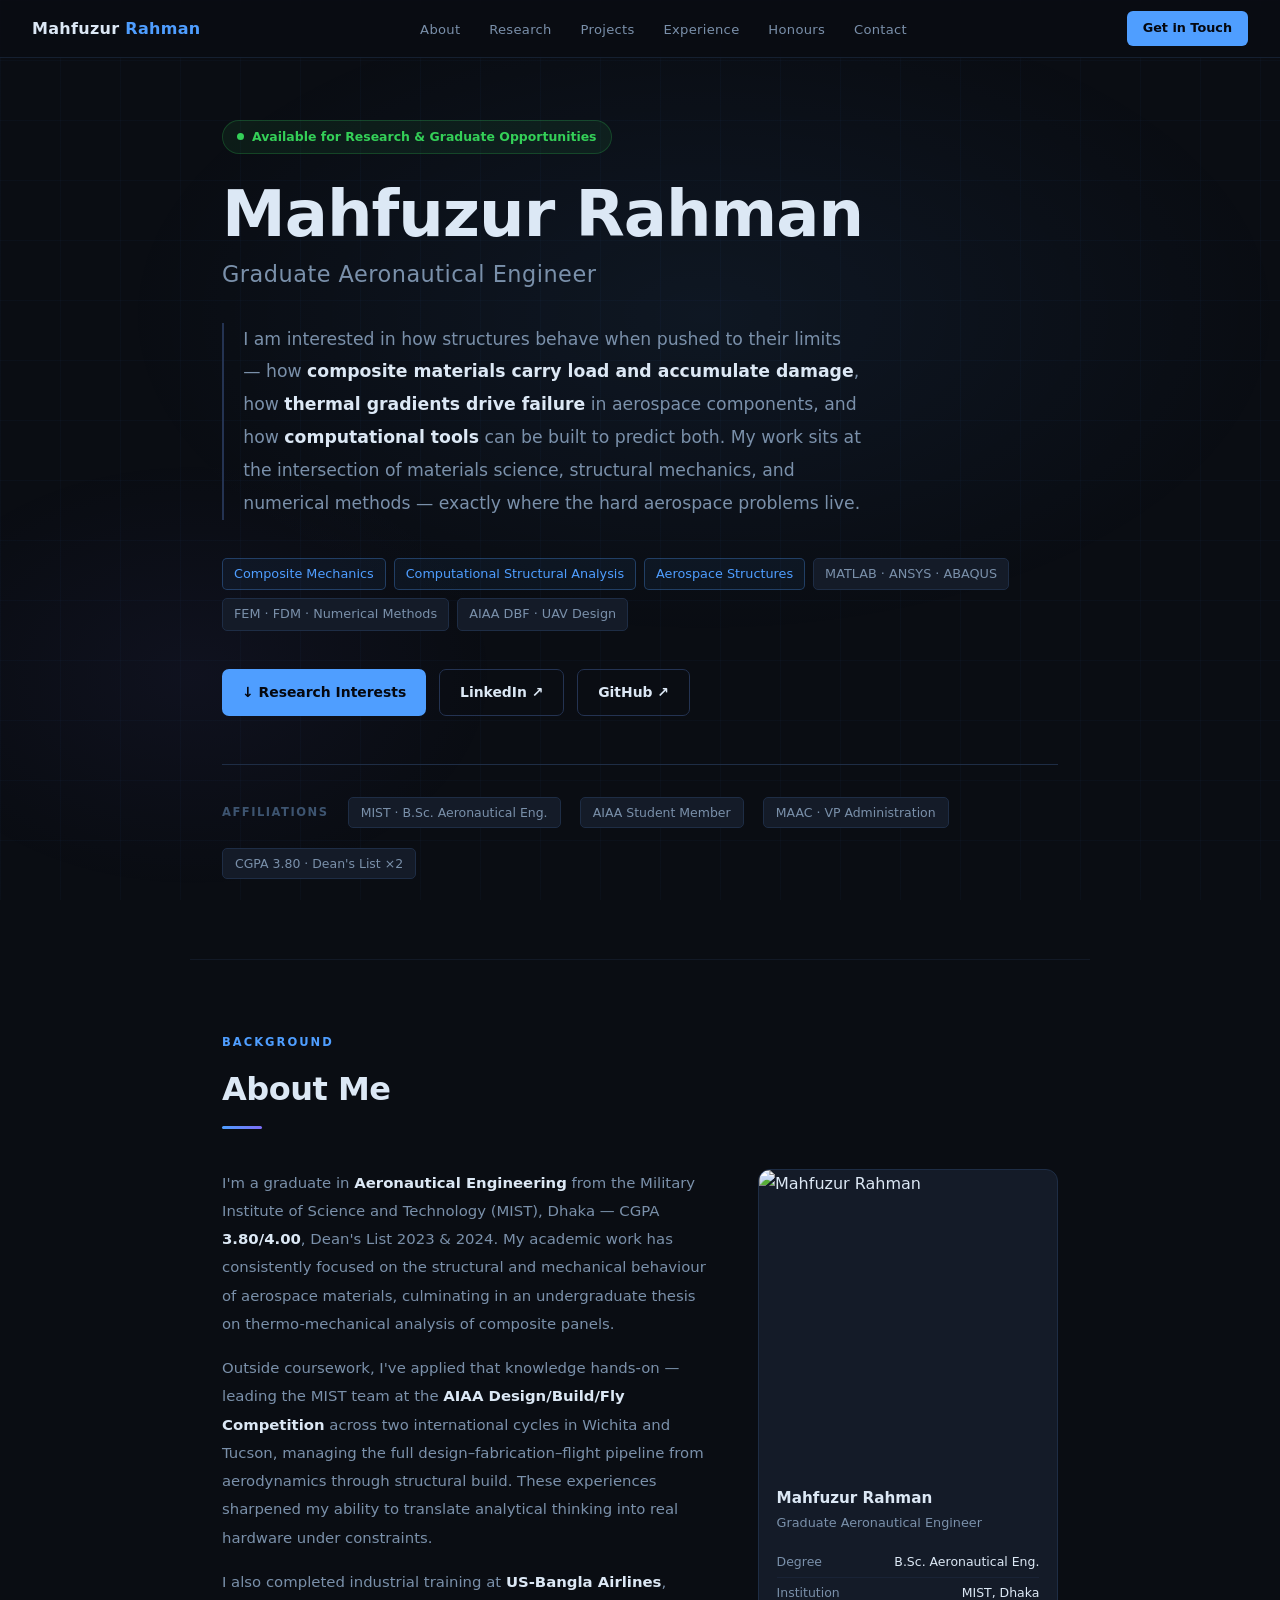
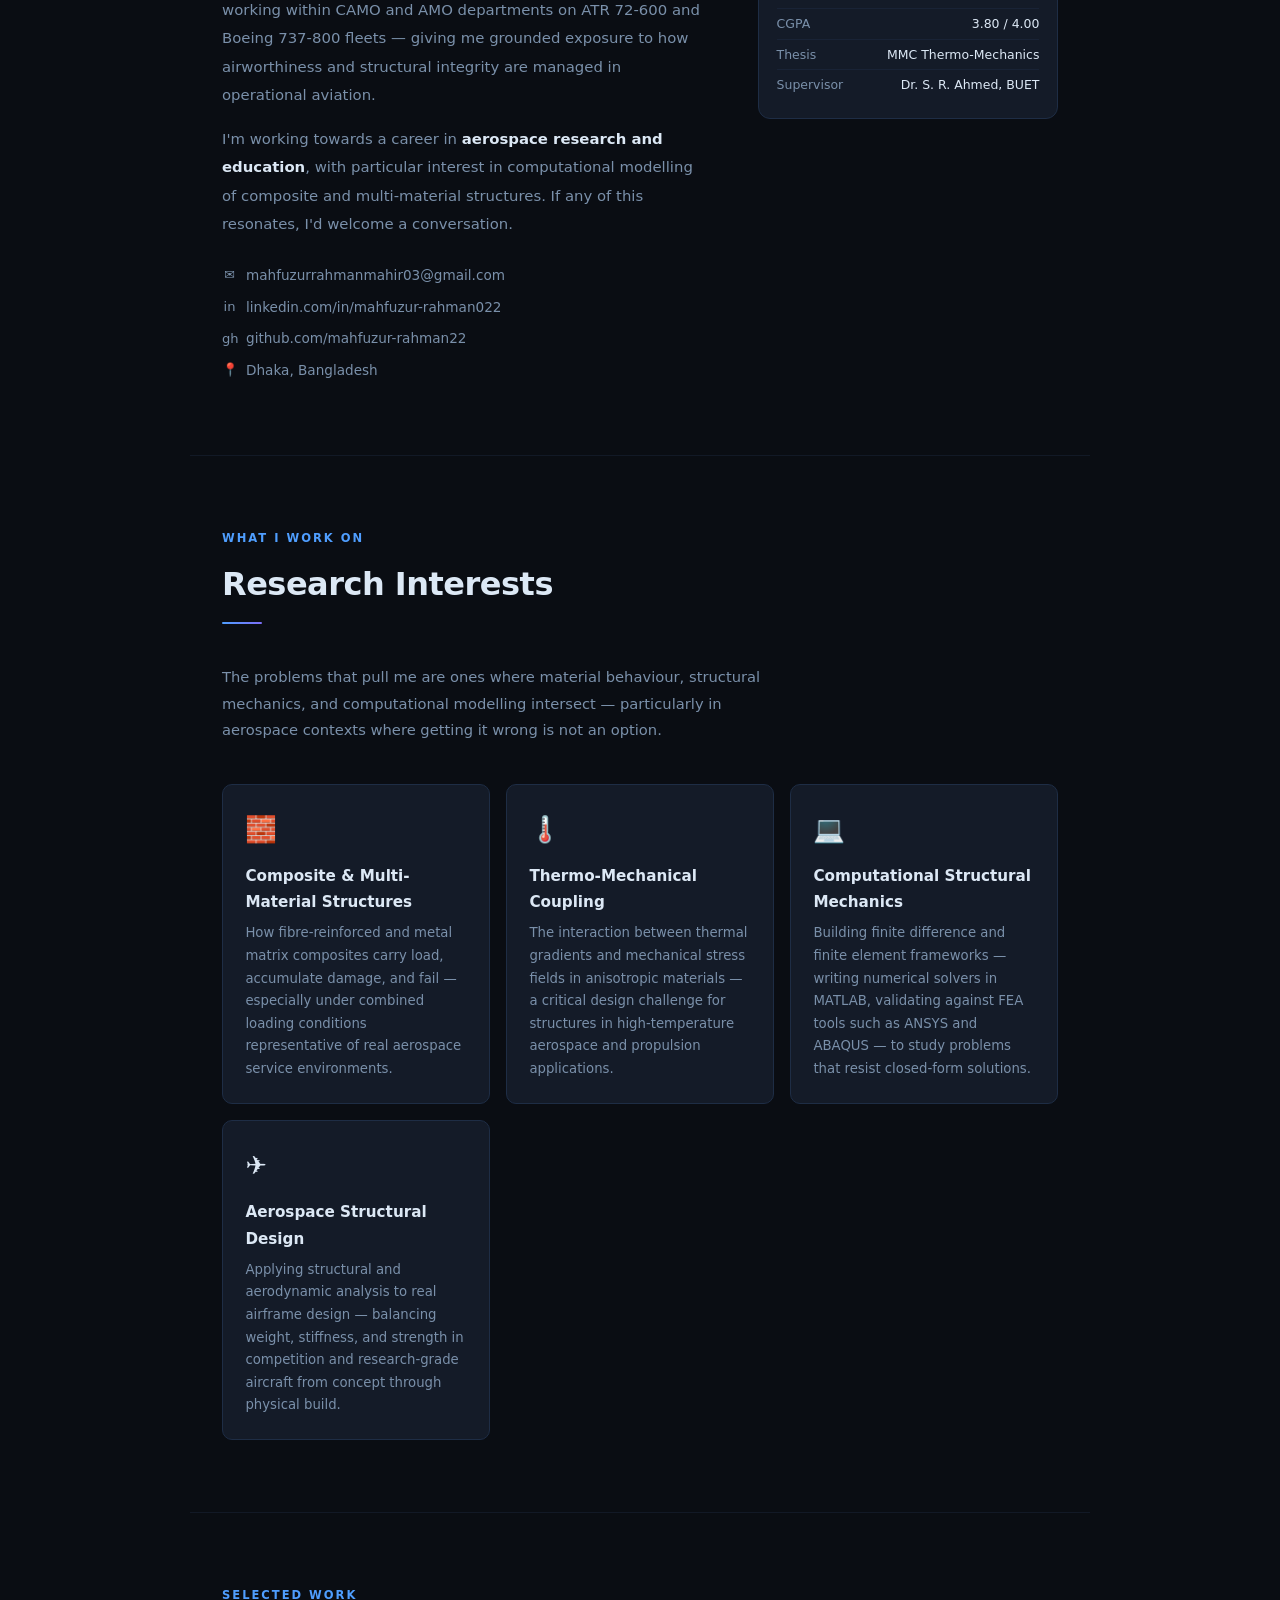
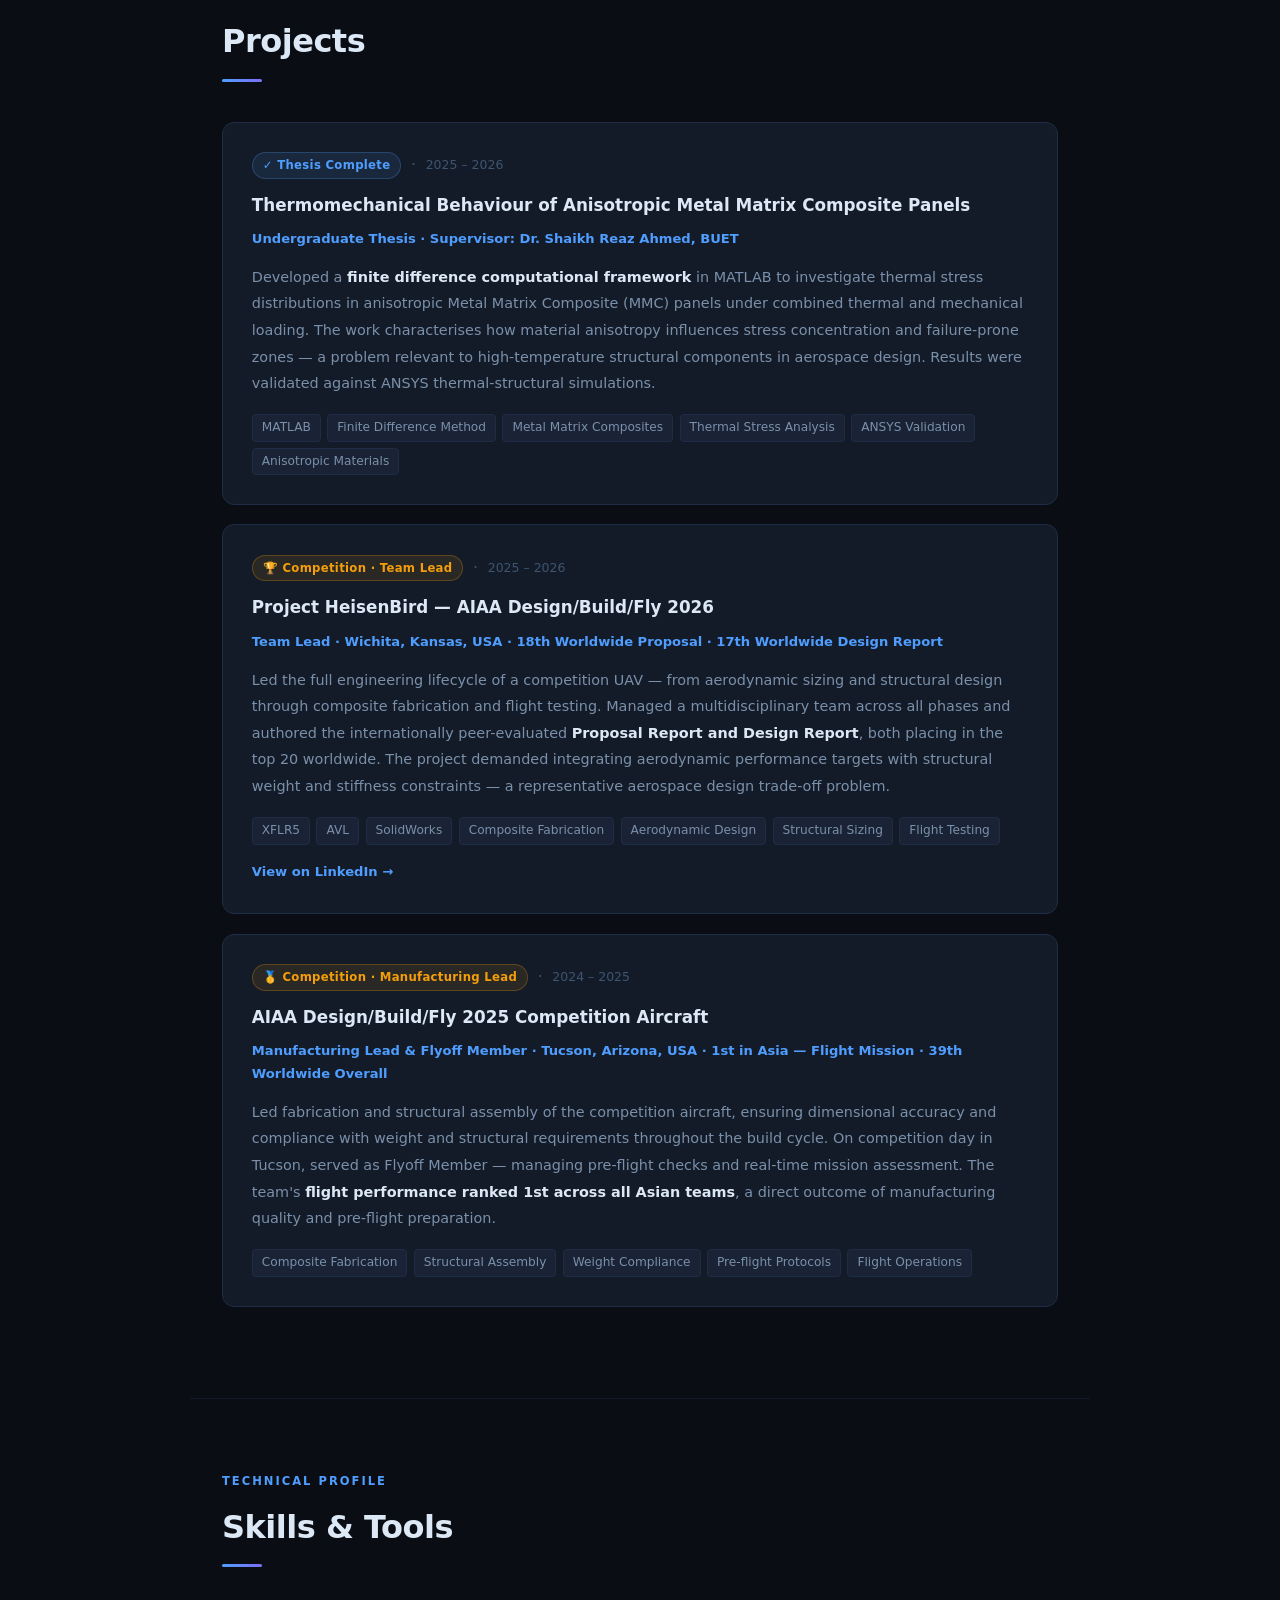
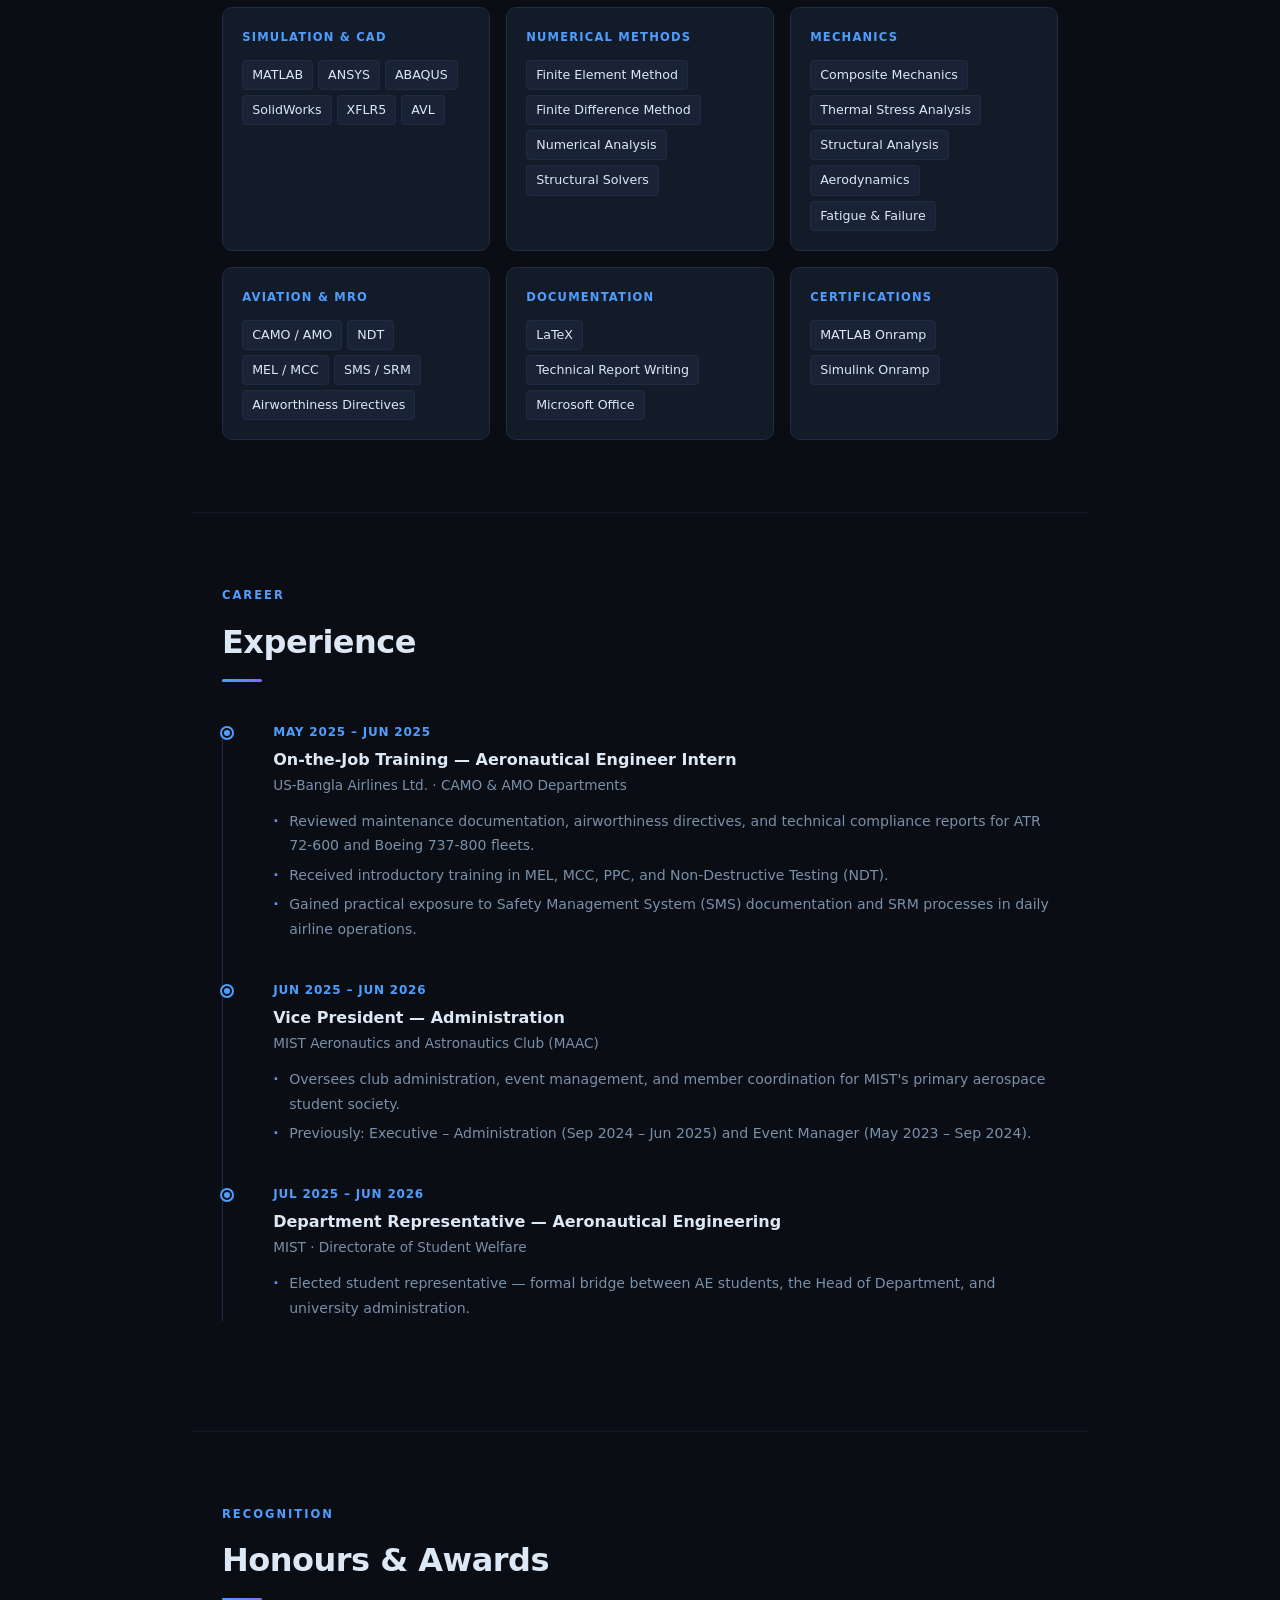
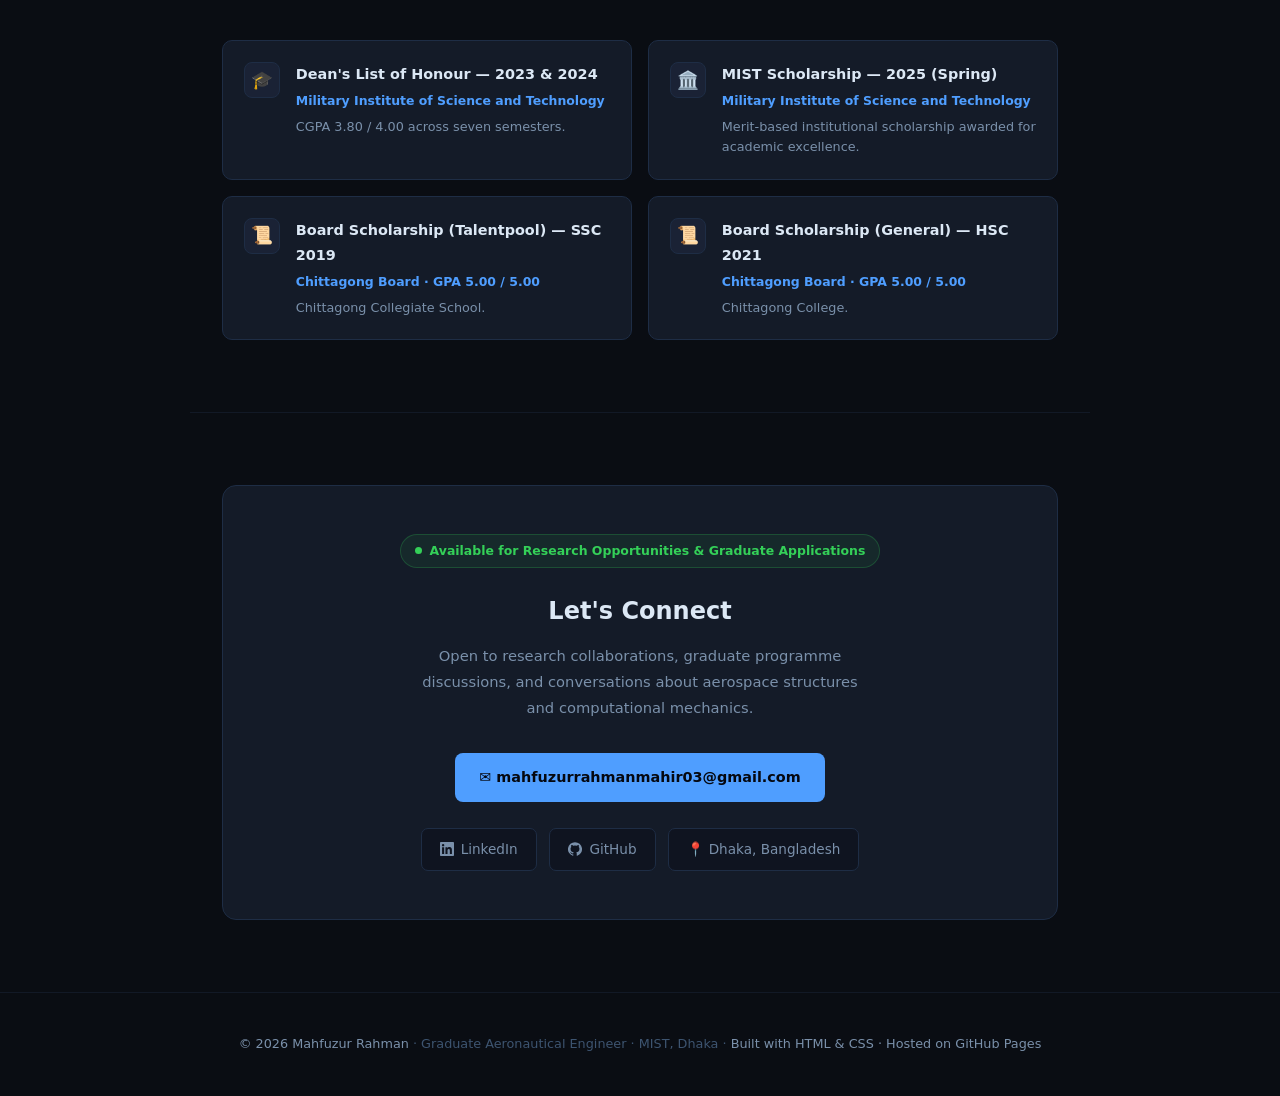
==== commit d66ff197: "index.html" ====
--- a/index.html
+++ b/index.html
@@ -485,11 +485,7 @@
   </div>
 
   <h1 class="hero-name">Mahfuzur Rahman</h1>
-  <p class="hero-role">
-    Aeronautical Engineer ·
-    <strong>Computational Mechanics &amp; Aerospace Structures</strong> ·
-    MIST, Dhaka
-  </p>
+  <p class="hero-role">Graduate Aeronautical Engineer</p>
 
   <p class="hero-statement">
     I am interested in how structures behave when pushed to their limits — how
@@ -840,16 +836,6 @@
       </ul>
     </div>
 
-    <div class="tl-item">
-      <div class="tl-dot dim"></div>
-      <div class="tl-date">2021 – 2025</div>
-      <div class="tl-title">Private Tutor</div>
-      <div class="tl-org">Independent · SSC &amp; HSC Level (4 Years)</div>
-      <ul class="tl-body">
-        <li>Taught Mathematics, Physics, Chemistry, Higher Mathematics, Biology, and ICT to secondary-level students across concurrent engagements.</li>
-      </ul>
-    </div>
-
   </div>
 </section>
 
@@ -861,29 +847,20 @@
   <div class="honours-grid">
 
     <div class="honour-card">
-      <div class="honour-icon">🌍</div>
-      <div class="honour-body">
-        <div class="honour-title">17th Worldwide — Design Report</div>
-        <div class="honour-org">AIAA Design/Build/Fly 2026 · Wichita, KS</div>
-        <div class="honour-desc">Also 18th worldwide in Proposal Report. Led as Team Lead.</div>
-      </div>
-    </div>
-
-    <div class="honour-card">
-      <div class="honour-icon">🥇</div>
-      <div class="honour-body">
-        <div class="honour-title">1st in Asia — Flight Mission Score</div>
-        <div class="honour-org">AIAA Design/Build/Fly 2025 · Tucson, AZ</div>
-        <div class="honour-desc">39th worldwide overall. Manufacturing Lead &amp; Flyoff Member.</div>
-      </div>
-    </div>
-
-    <div class="honour-card">
       <div class="honour-icon">🎓</div>
       <div class="honour-body">
         <div class="honour-title">Dean's List of Honour — 2023 &amp; 2024</div>
         <div class="honour-org">Military Institute of Science and Technology</div>
         <div class="honour-desc">CGPA 3.80 / 4.00 across seven semesters.</div>
+      </div>
+    </div>
+
+    <div class="honour-card">
+      <div class="honour-icon">🏛️</div>
+      <div class="honour-body">
+        <div class="honour-title">MIST Scholarship — 2025 (Spring)</div>
+        <div class="honour-org">Military Institute of Science and Technology</div>
+        <div class="honour-desc">Merit-based institutional scholarship awarded for academic excellence.</div>
       </div>
     </div>
 
@@ -902,15 +879,6 @@
         <div class="honour-title">Board Scholarship (General) — HSC 2021</div>
         <div class="honour-org">Chittagong Board · GPA 5.00 / 5.00</div>
         <div class="honour-desc">Chittagong College.</div>
-      </div>
-    </div>
-
-    <div class="honour-card">
-      <div class="honour-icon">✈️</div>
-      <div class="honour-body">
-        <div class="honour-title">Industrial Training — US-Bangla Airlines</div>
-        <div class="honour-org">CAMO &amp; AMO · ATR 72-600 &amp; Boeing 737-800</div>
-        <div class="honour-desc">Hands-on MRO exposure as part of the B.Sc. programme.</div>
       </div>
     </div>
 
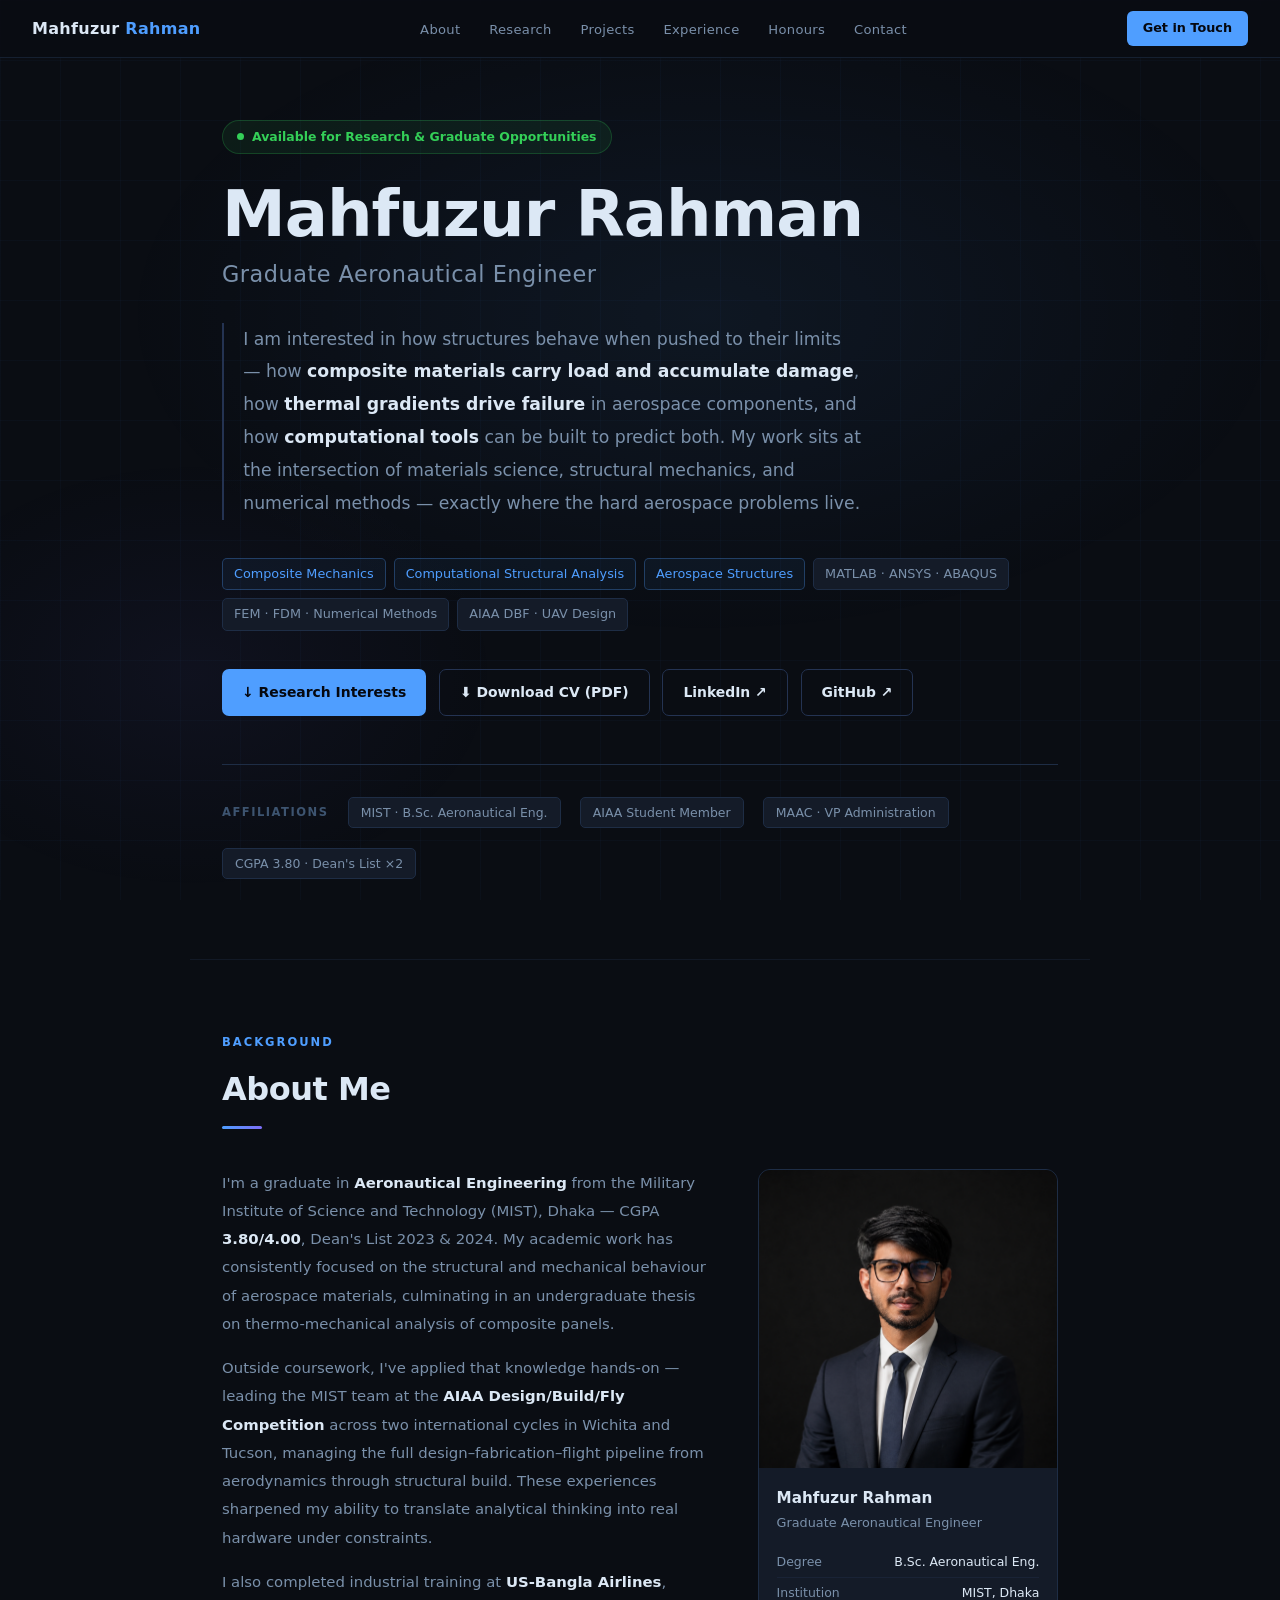
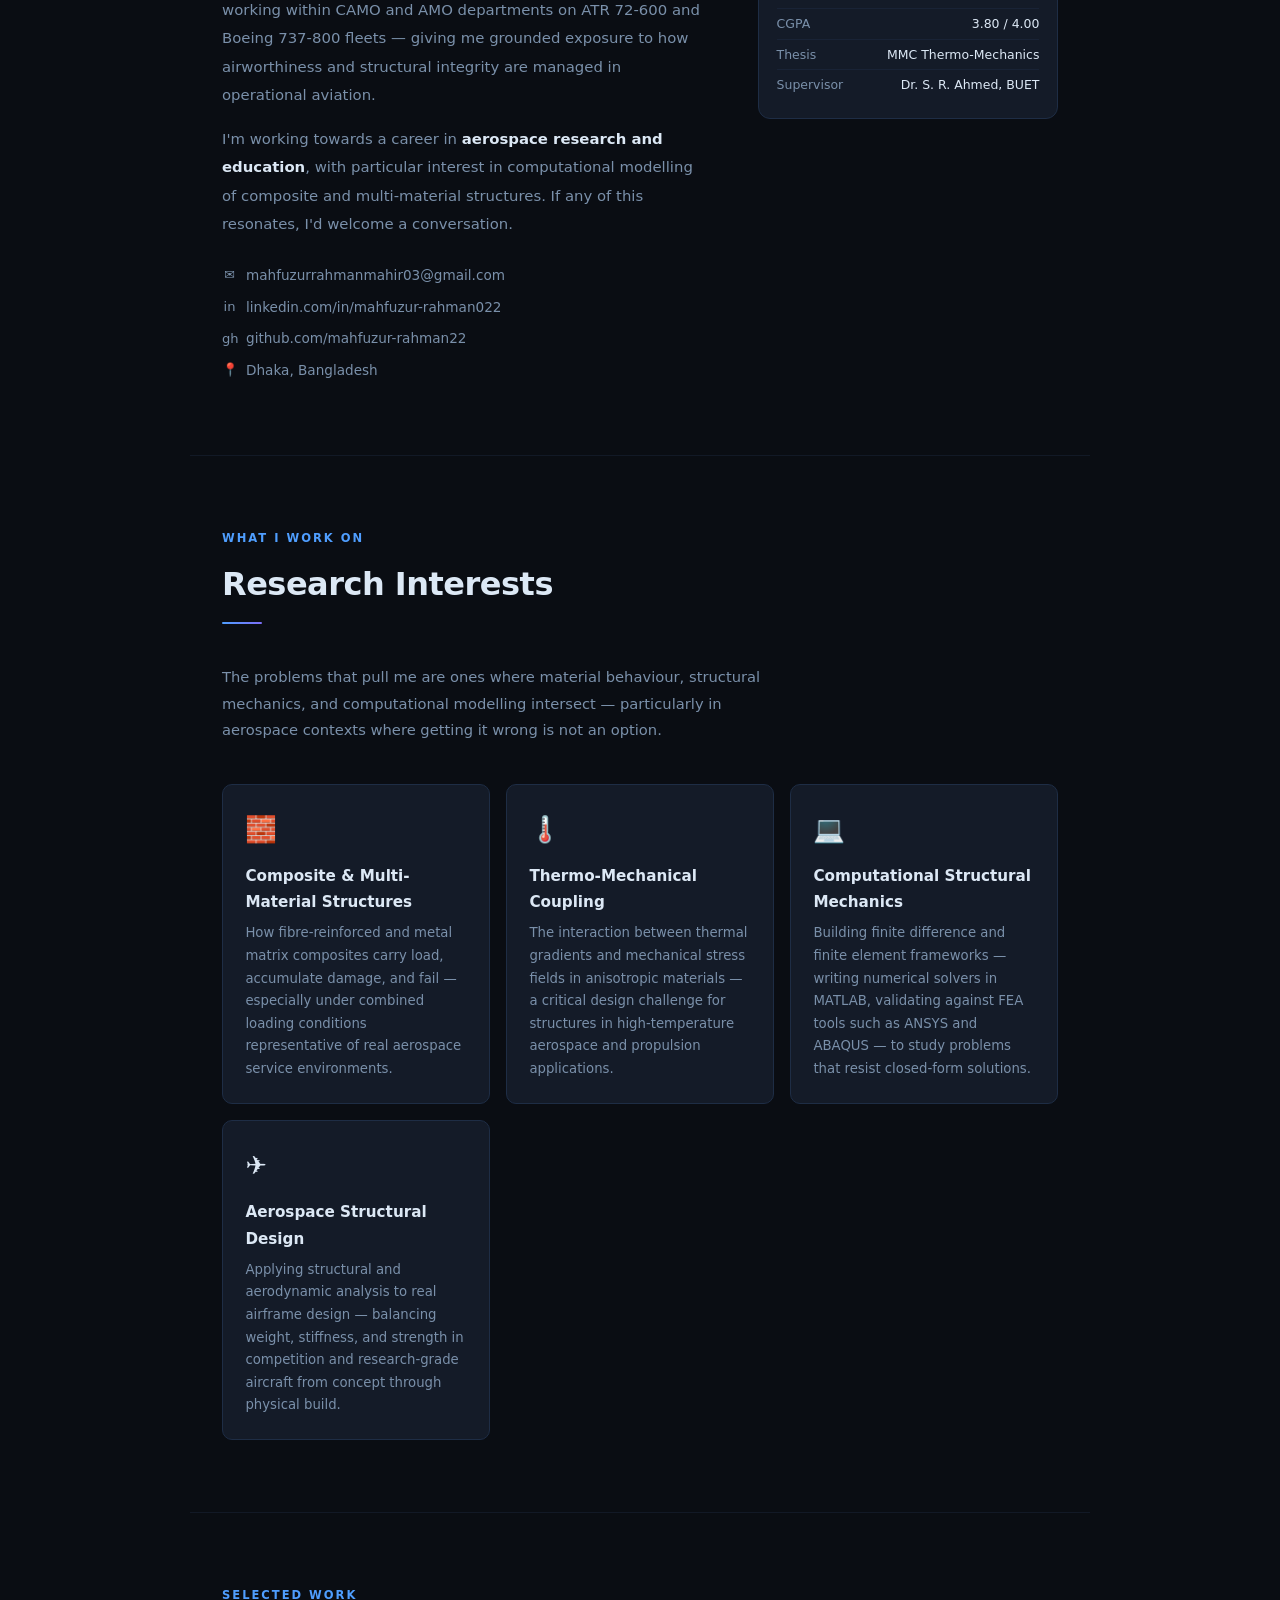
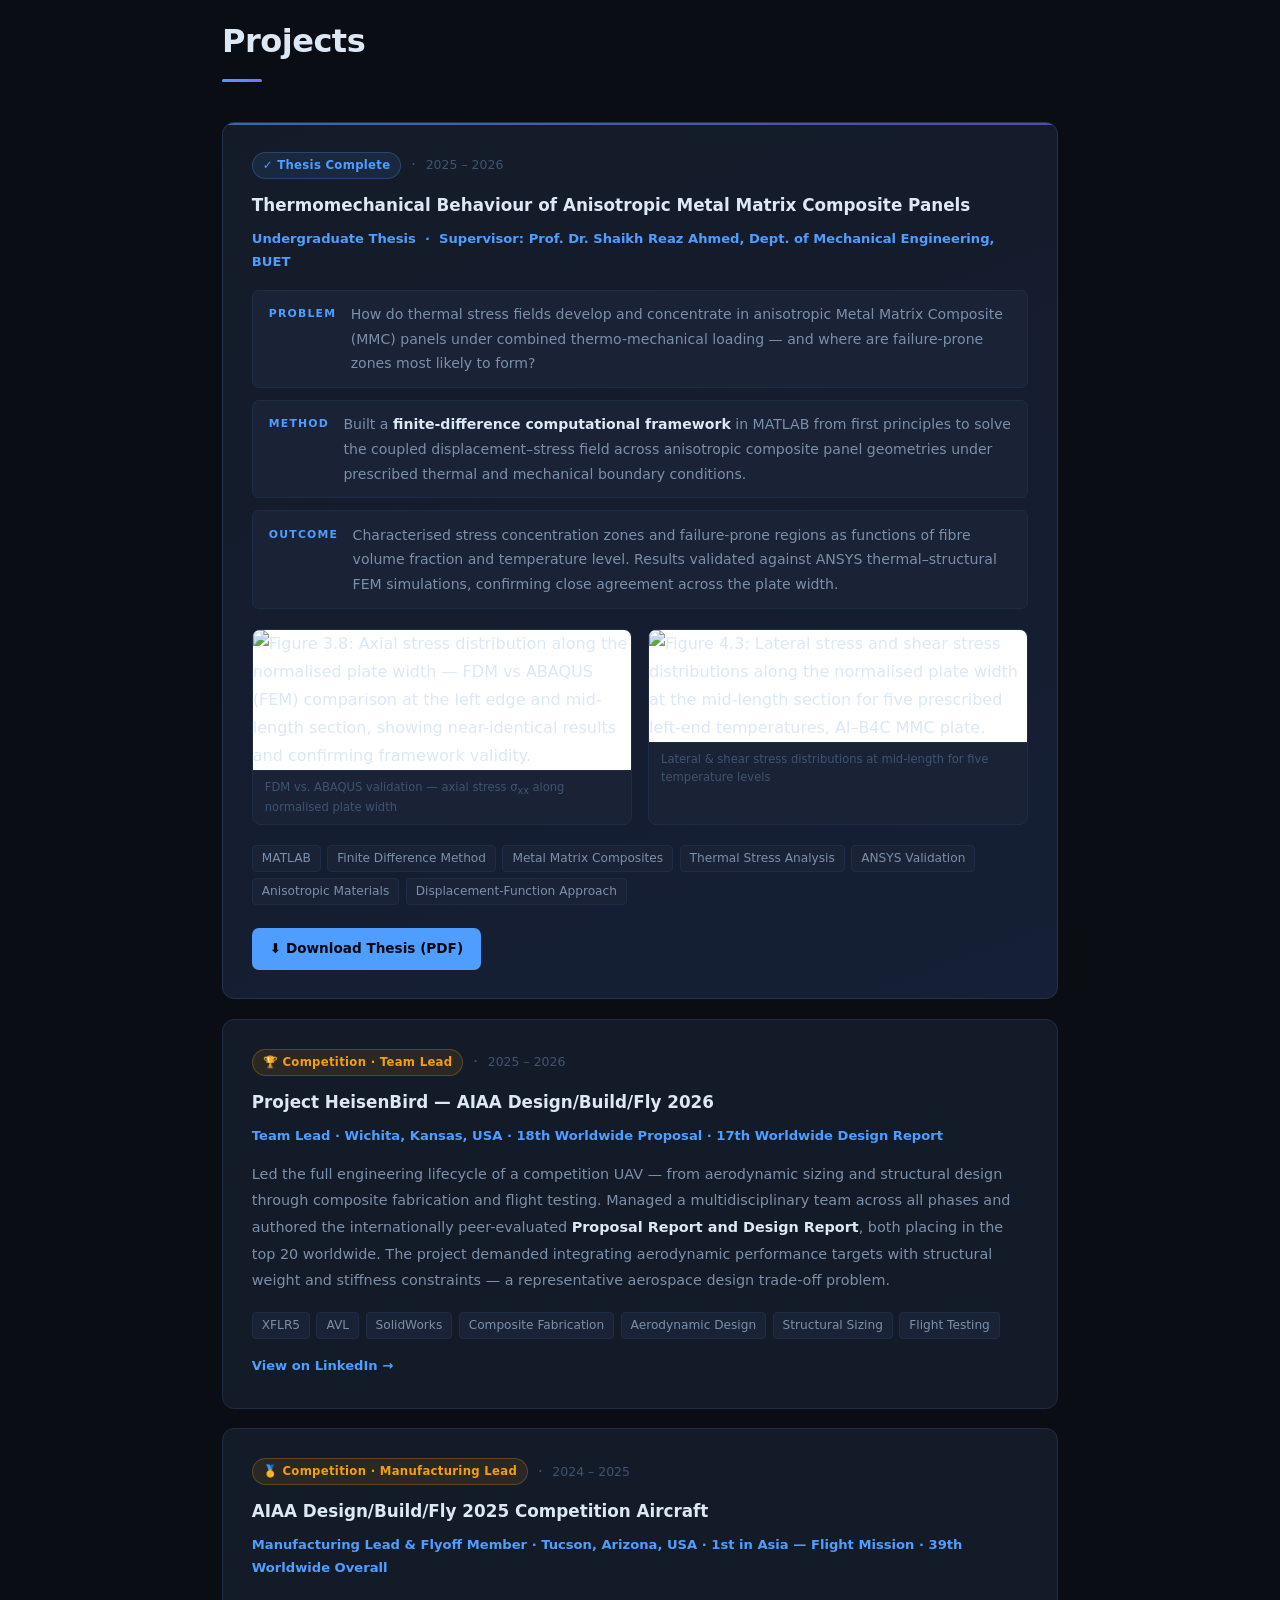
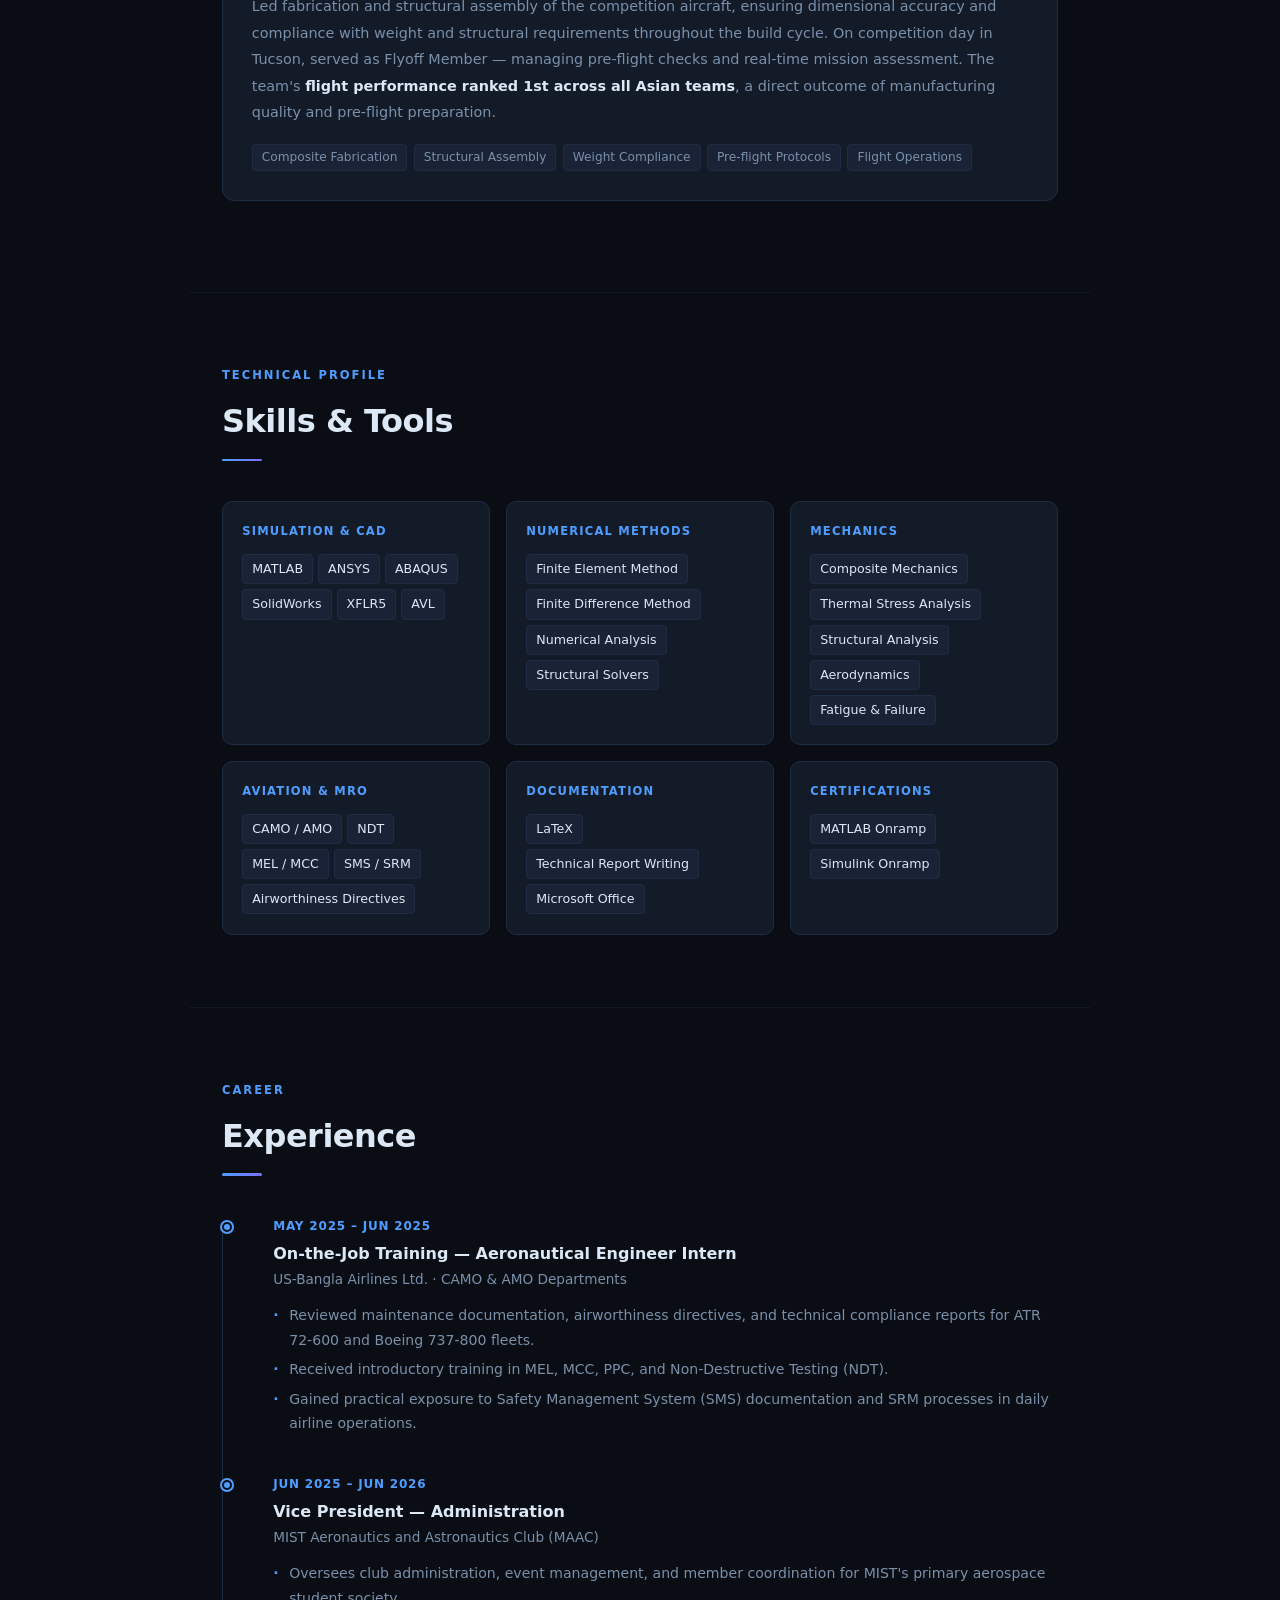
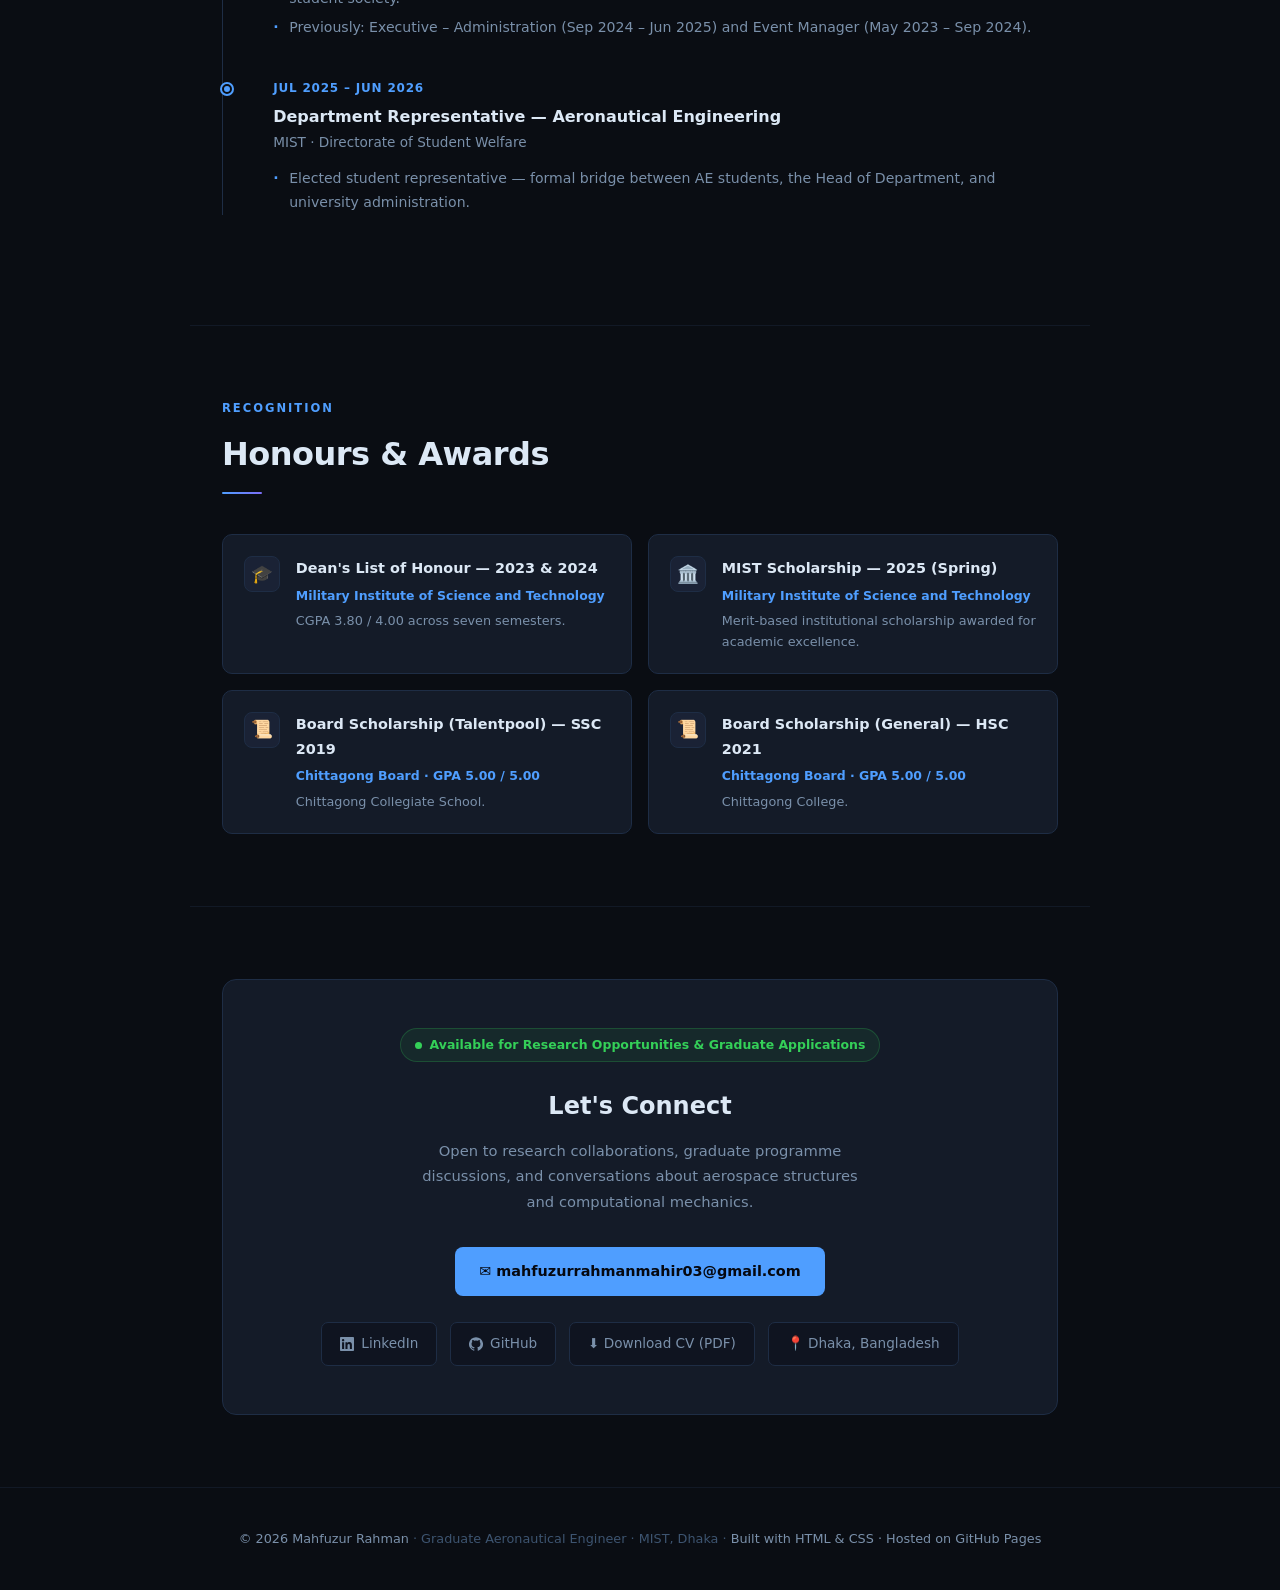
==== commit 43516ff8: "index.html" ====
--- a/index.html
+++ b/index.html
@@ -326,6 +326,46 @@
     }
     .proj-link:hover { gap: 8px; }
 
+    /* ── THESIS CARD EXTRAS ── */
+    /* Make the thesis card visually heavier */
+    .project-card.thesis-card {
+      border-color: var(--border2);
+      background: linear-gradient(160deg, var(--card) 0%, #151f35 100%);
+    }
+    .project-card.thesis-card::before { opacity: 0.6; }
+
+    .thesis-blocks { display: flex; flex-direction: column; gap: 0.75rem; margin: 1rem 0; }
+    .thesis-block {
+      display: flex; gap: 0.9rem; align-items: flex-start;
+      background: var(--card2); border: 1px solid var(--border);
+      border-radius: 7px; padding: 0.7rem 1rem;
+    }
+    .tblock-label {
+      font-size: 0.68rem; font-weight: 800; text-transform: uppercase;
+      letter-spacing: 1.2px; color: var(--accent);
+      min-width: 56px; padding-top: 2px; flex-shrink: 0;
+    }
+    .tblock-text { font-size: 0.88rem; color: var(--muted); line-height: 1.75; }
+    .tblock-text strong { color: var(--text); }
+
+    .thesis-figs {
+      display: grid; grid-template-columns: 1fr 1fr; gap: 1rem;
+      margin-top: 1.3rem;
+    }
+    @media (max-width: 600px) { .thesis-figs { grid-template-columns: 1fr; } }
+    .thesis-fig {
+      background: var(--card2); border: 1px solid var(--border);
+      border-radius: 8px; overflow: hidden;
+    }
+    .thesis-fig img {
+      width: 100%; display: block;
+      background: #fff; /* figures are on white */
+    }
+    .thesis-fig figcaption {
+      font-size: 0.72rem; color: var(--dim); padding: 0.5rem 0.75rem;
+      line-height: 1.5; border-top: 1px solid var(--border);
+    }
+
     /* ═══════════════════════════════════
        SKILLS
     ═══════════════════════════════════ */
@@ -507,6 +547,7 @@
 
   <div class="hero-actions">
     <a class="btn btn-primary" href="#interests">↓ Research Interests</a>
+    <a class="btn btn-ghost" href="assets/docs/Mahfuzur_Rahman_CV.pdf" target="_blank" download>⬇ Download CV (PDF)</a>
     <a class="btn btn-ghost" href="https://www.linkedin.com/in/mahfuzur-rahman022/" target="_blank">LinkedIn ↗</a>
     <a class="btn btn-ghost" href="https://github.com/mahfuzur-rahman22" target="_blank">GitHub ↗</a>
   </div>
@@ -647,34 +688,70 @@
   <h2 class="section-title">Projects</h2>
   <div class="section-rule"></div>
 
-  <!-- Thesis -->
-  <div class="project-card">
+  <!-- Thesis — featured card -->
+  <div class="project-card thesis-card">
     <div class="project-meta">
       <span class="status-badge complete">✓ Thesis Complete</span>
       <span class="meta-sep">·</span>
       <span class="meta-year">2025 – 2026</span>
     </div>
     <div class="project-title">Thermomechanical Behaviour of Anisotropic Metal Matrix Composite Panels</div>
-    <div class="project-role">Undergraduate Thesis · Supervisor: Dr. Shaikh Reaz Ahmed, BUET</div>
-    <div class="project-desc">
-      Developed a <strong>finite difference computational framework</strong> in MATLAB
-      to investigate thermal stress distributions in anisotropic Metal Matrix Composite (MMC)
-      panels under combined thermal and mechanical loading. The work characterises how
-      material anisotropy influences stress concentration and failure-prone zones — a
-      problem relevant to high-temperature structural components in aerospace design.
-      Results were validated against ANSYS thermal-structural simulations.
-    </div>
-    <div class="tag-row">
+    <div class="project-role">
+      Undergraduate Thesis &nbsp;·&nbsp;
+      Supervisor: Prof. Dr. Shaikh Reaz Ahmed, Dept. of Mechanical Engineering, BUET
+    </div>
+
+    <!-- Problem → Method → Outcome in structured blocks -->
+    <div class="thesis-blocks">
+      <div class="thesis-block">
+        <span class="tblock-label">Problem</span>
+        <span class="tblock-text">How do thermal stress fields develop and concentrate in anisotropic Metal Matrix Composite (MMC) panels under combined thermo-mechanical loading — and where are failure-prone zones most likely to form?</span>
+      </div>
+      <div class="thesis-block">
+        <span class="tblock-label">Method</span>
+        <span class="tblock-text">Built a <strong>finite-difference computational framework</strong> in MATLAB from first principles to solve the coupled displacement–stress field across anisotropic composite panel geometries under prescribed thermal and mechanical boundary conditions.</span>
+      </div>
+      <div class="thesis-block">
+        <span class="tblock-label">Outcome</span>
+        <span class="tblock-text">Characterised stress concentration zones and failure-prone regions as functions of fibre volume fraction and temperature level. Results validated against ANSYS thermal–structural FEM simulations, confirming close agreement across the plate width.</span>
+      </div>
+    </div>
+
+    <!-- Figures -->
+    <div class="thesis-figs">
+      <figure class="thesis-fig">
+        <img src="assets/img/fig_validation.png"
+             alt="Figure 3.8: Axial stress distribution along the normalised plate width — FDM vs ABAQUS (FEM) comparison at the left edge and mid-length section, showing near-identical results and confirming framework validity."
+             loading="lazy" />
+        <figcaption>FDM vs. ABAQUS validation — axial stress σ<sub>xx</sub> along normalised plate width</figcaption>
+      </figure>
+      <figure class="thesis-fig">
+        <img src="assets/img/fig_stress.png"
+             alt="Figure 4.3: Lateral stress and shear stress distributions along the normalised plate width at the mid-length section for five prescribed left-end temperatures, Al–B4C MMC plate."
+             loading="lazy" />
+        <figcaption>Lateral &amp; shear stress distributions at mid-length for five temperature levels</figcaption>
+      </figure>
+    </div>
+
+    <div class="tag-row" style="margin-top:1.2rem;">
       <span class="tag">MATLAB</span>
       <span class="tag">Finite Difference Method</span>
       <span class="tag">Metal Matrix Composites</span>
       <span class="tag">Thermal Stress Analysis</span>
       <span class="tag">ANSYS Validation</span>
       <span class="tag">Anisotropic Materials</span>
-    </div>
-  </div>
-
-  <!-- DBF 2026 -->
+      <span class="tag">Displacement-Function Approach</span>
+    </div>
+
+    <div style="margin-top:1.4rem;">
+      <a class="btn btn-primary" href="assets/docs/Mahfuzur_Rahman_Thesis.pdf" target="_blank" download
+         style="font-size:0.85rem; padding:9px 18px;">
+        ⬇ Download Thesis (PDF)
+      </a>
+    </div>
+  </div>
+
+  <!-- DBF 2026 — standard card -->
   <div class="project-card">
     <div class="project-meta">
       <span class="status-badge competition">🏆 Competition · Team Lead</span>
@@ -909,6 +986,9 @@
         <svg width="14" height="14" fill="currentColor" viewBox="0 0 24 24"><path d="M12 .3a12 12 0 0 0-3.79 23.4c.6.1.82-.26.82-.58v-2.02c-3.34.72-4.04-1.61-4.04-1.61-.55-1.39-1.34-1.76-1.34-1.76-1.09-.74.08-.73.08-.73 1.2.08 1.84 1.24 1.84 1.24 1.07 1.83 2.8 1.3 3.49 1 .1-.78.42-1.31.76-1.61-2.67-.3-5.47-1.33-5.47-5.93 0-1.31.47-2.38 1.24-3.22-.14-.3-.54-1.52.1-3.18 0 0 1.01-.32 3.3 1.23a11.5 11.5 0 0 1 6 0c2.29-1.55 3.3-1.23 3.3-1.23.65 1.66.24 2.88.12 3.18.77.84 1.23 1.91 1.23 3.22 0 4.61-2.81 5.63-5.48 5.92.43.37.81 1.1.81 2.22v3.29c0 .32.22.69.83.57A12 12 0 0 0 12 .3z"/></svg>
         GitHub
       </a>
+      <a class="clink" href="assets/docs/Mahfuzur_Rahman_CV.pdf" target="_blank" download>
+        ⬇ Download CV (PDF)
+      </a>
       <a class="clink">
         📍 Dhaka, Bangladesh
       </a>
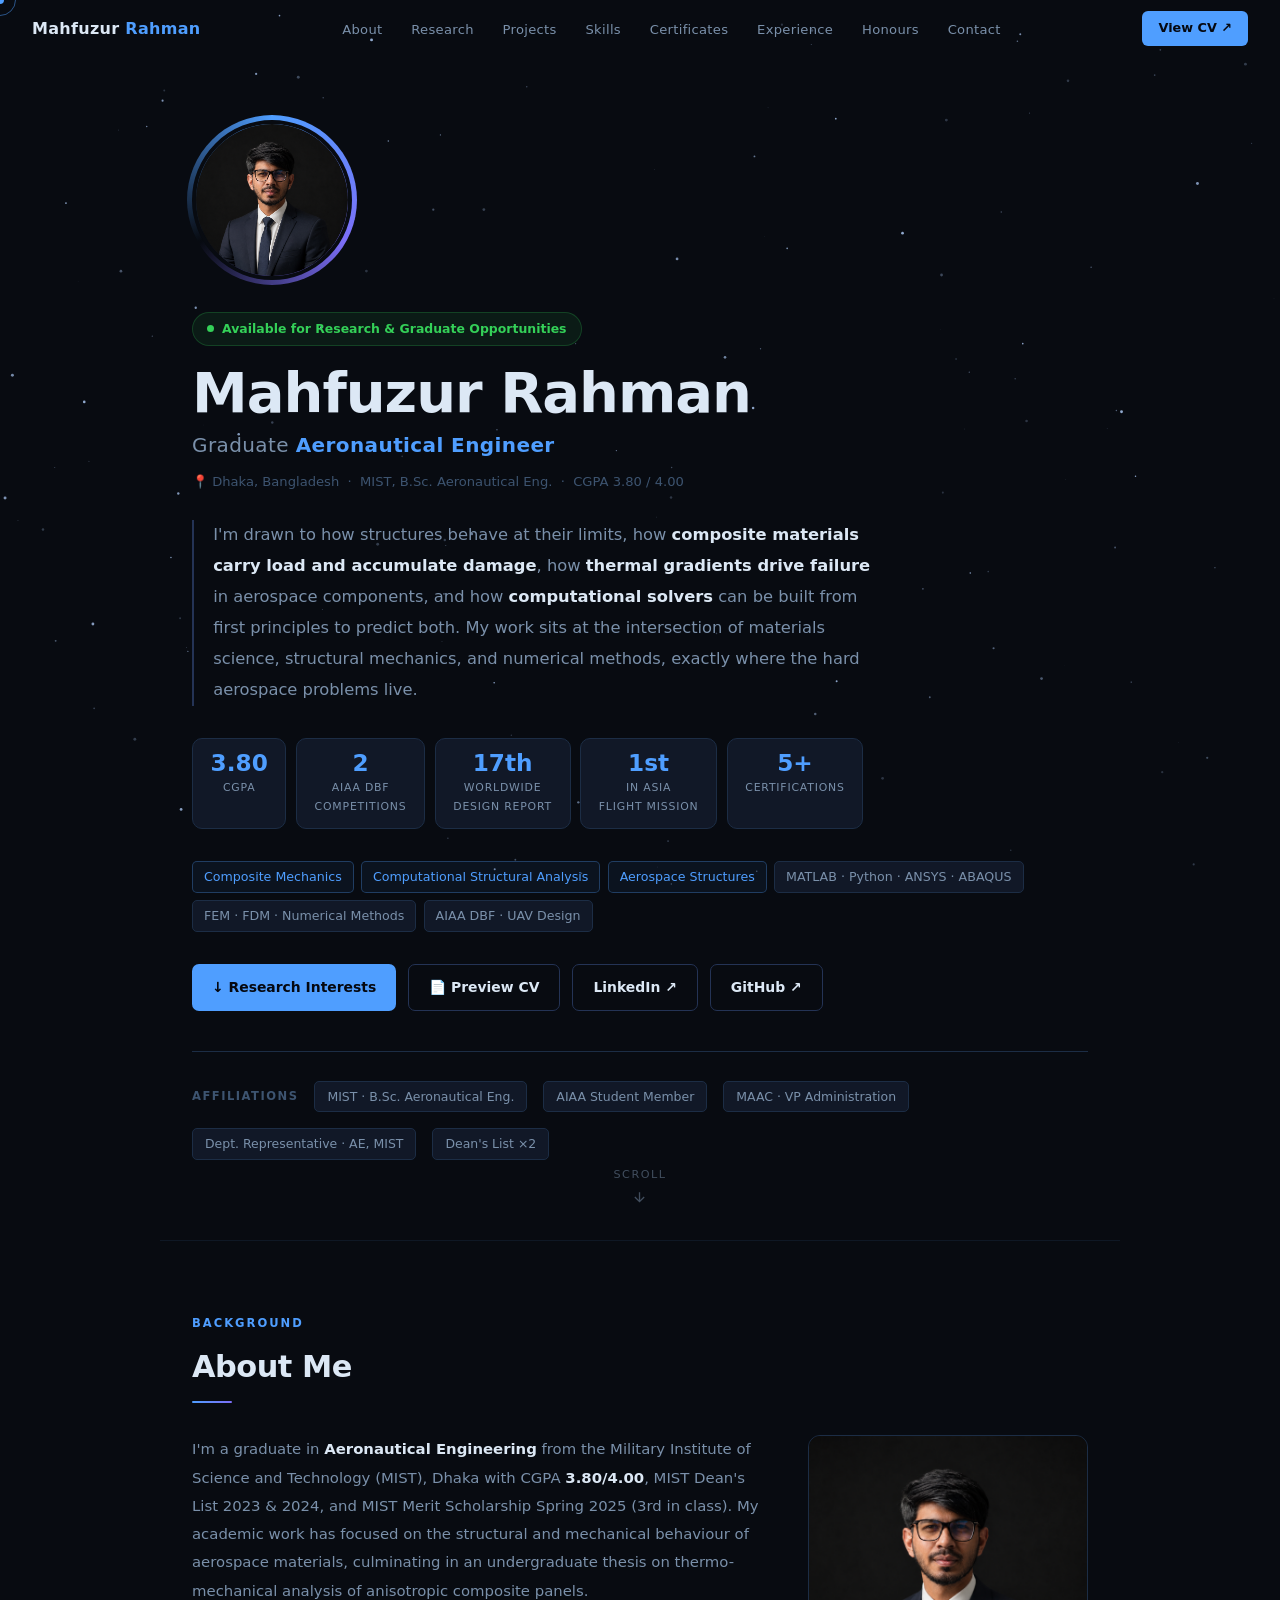
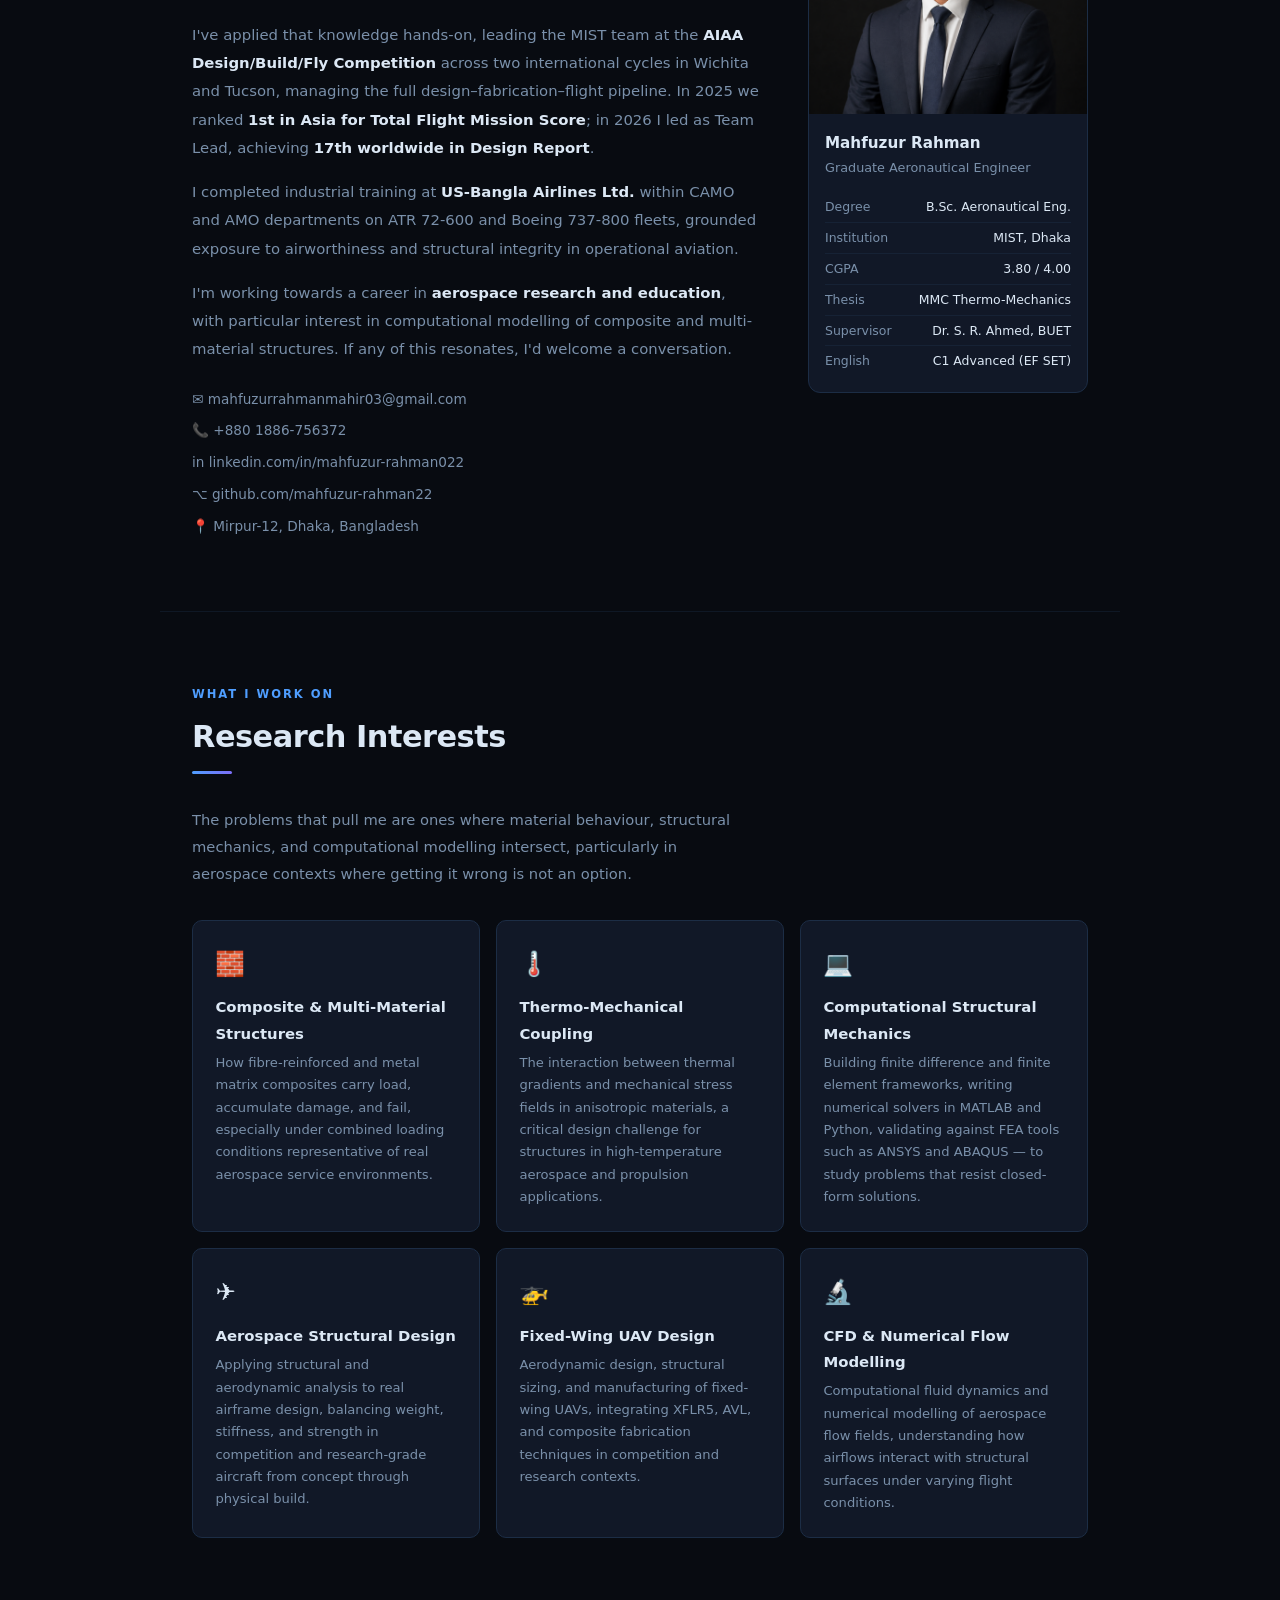
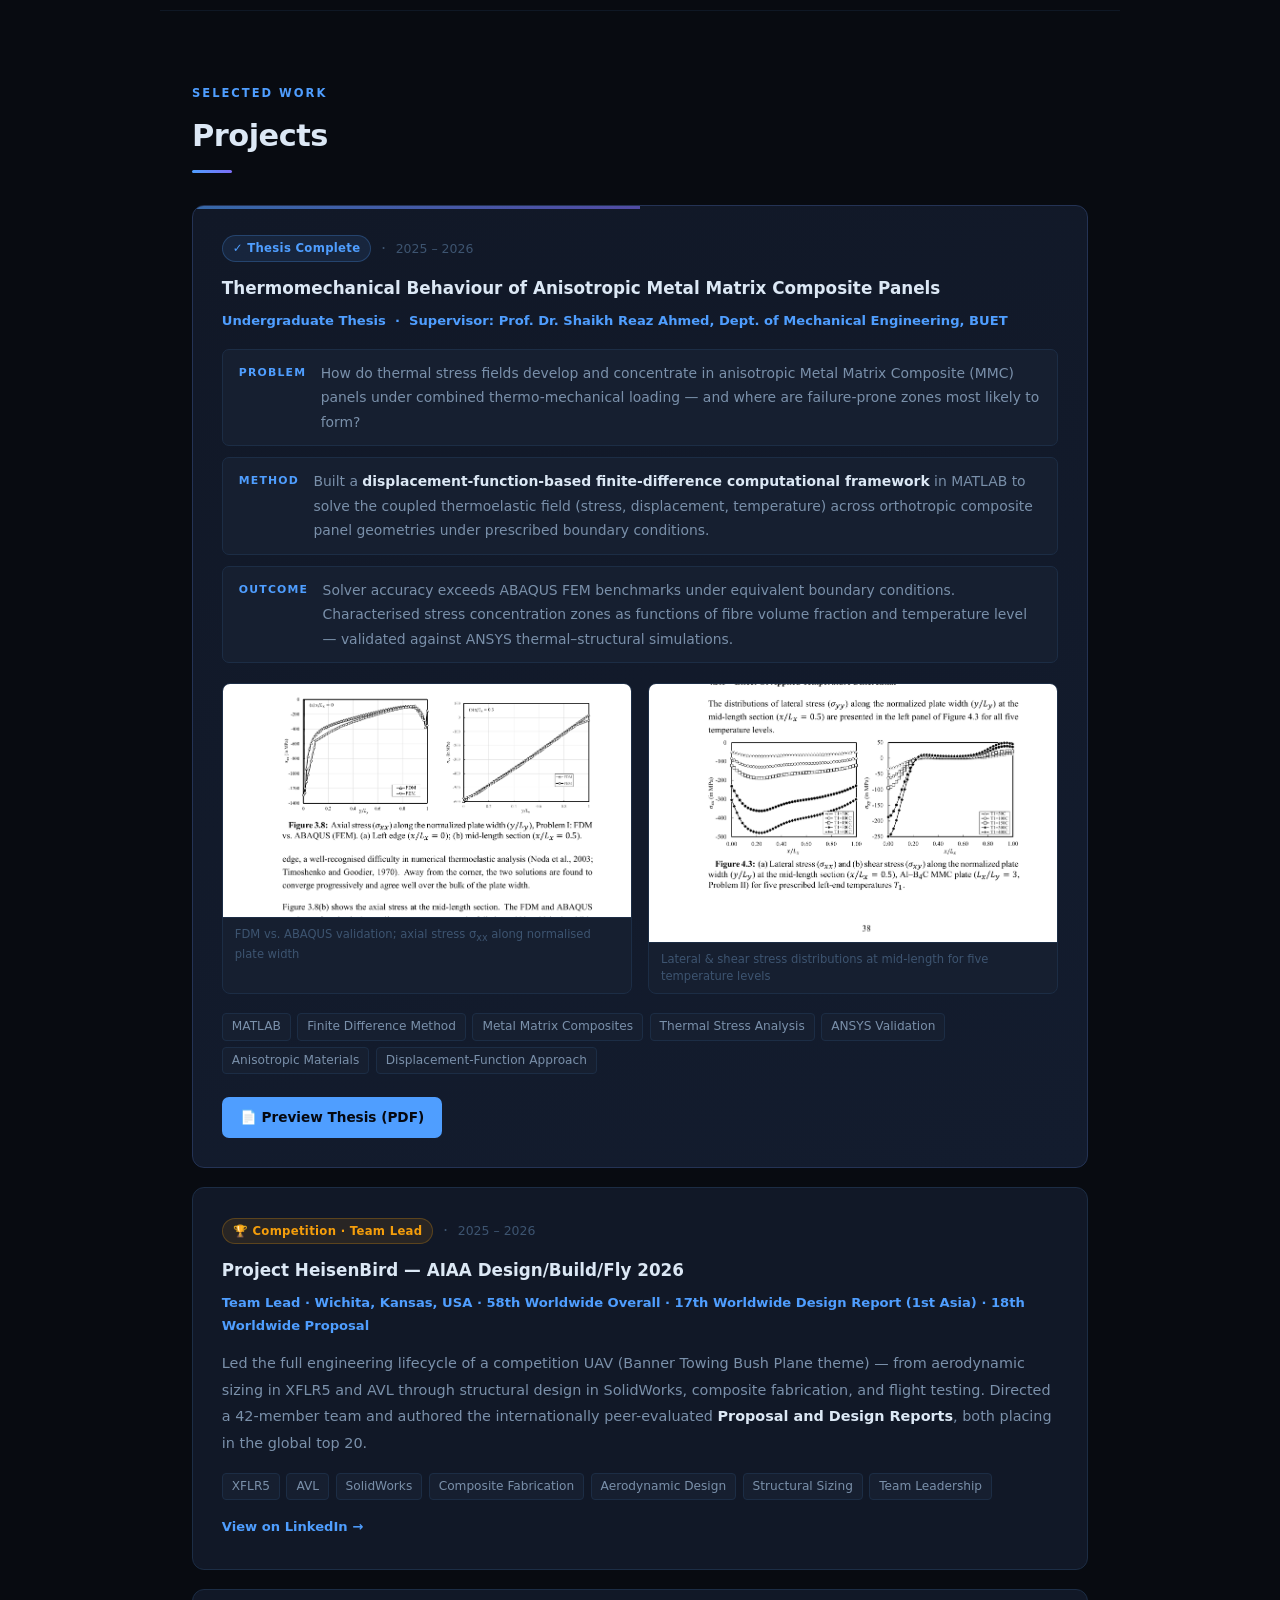
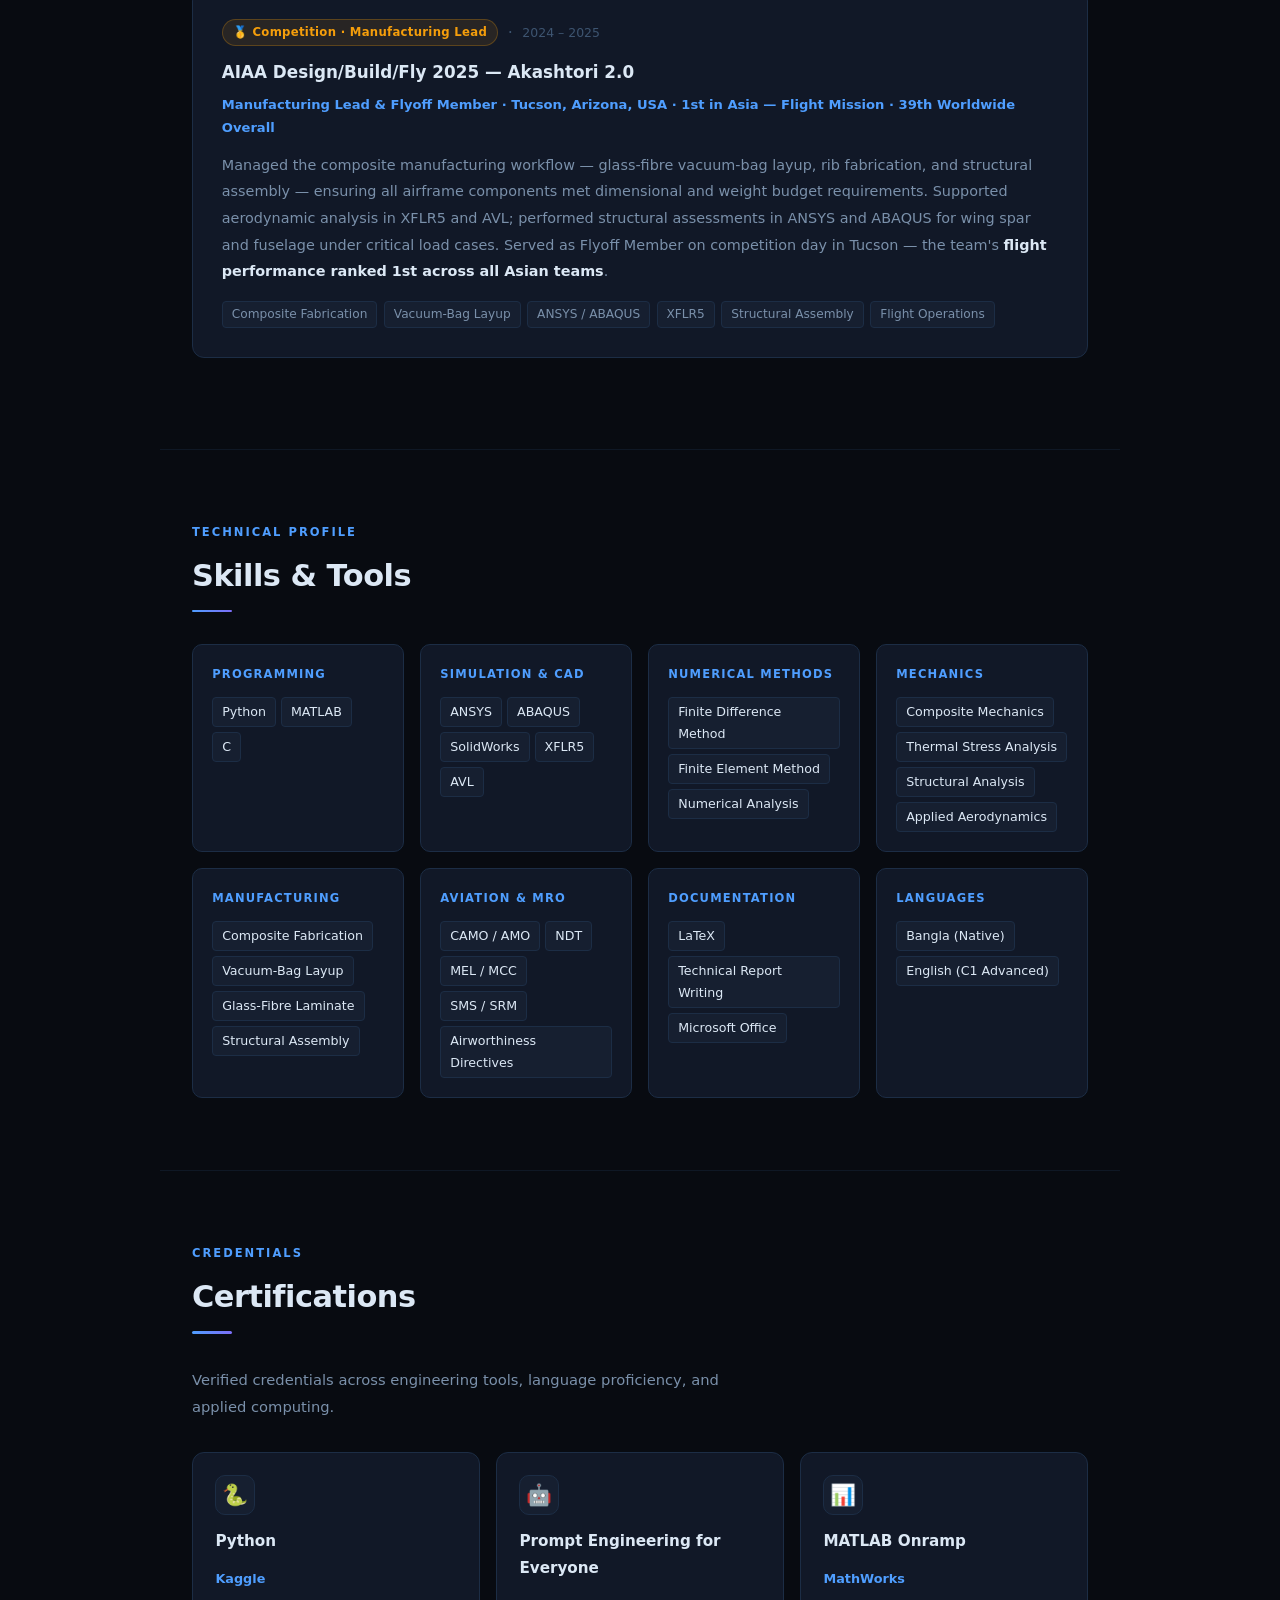
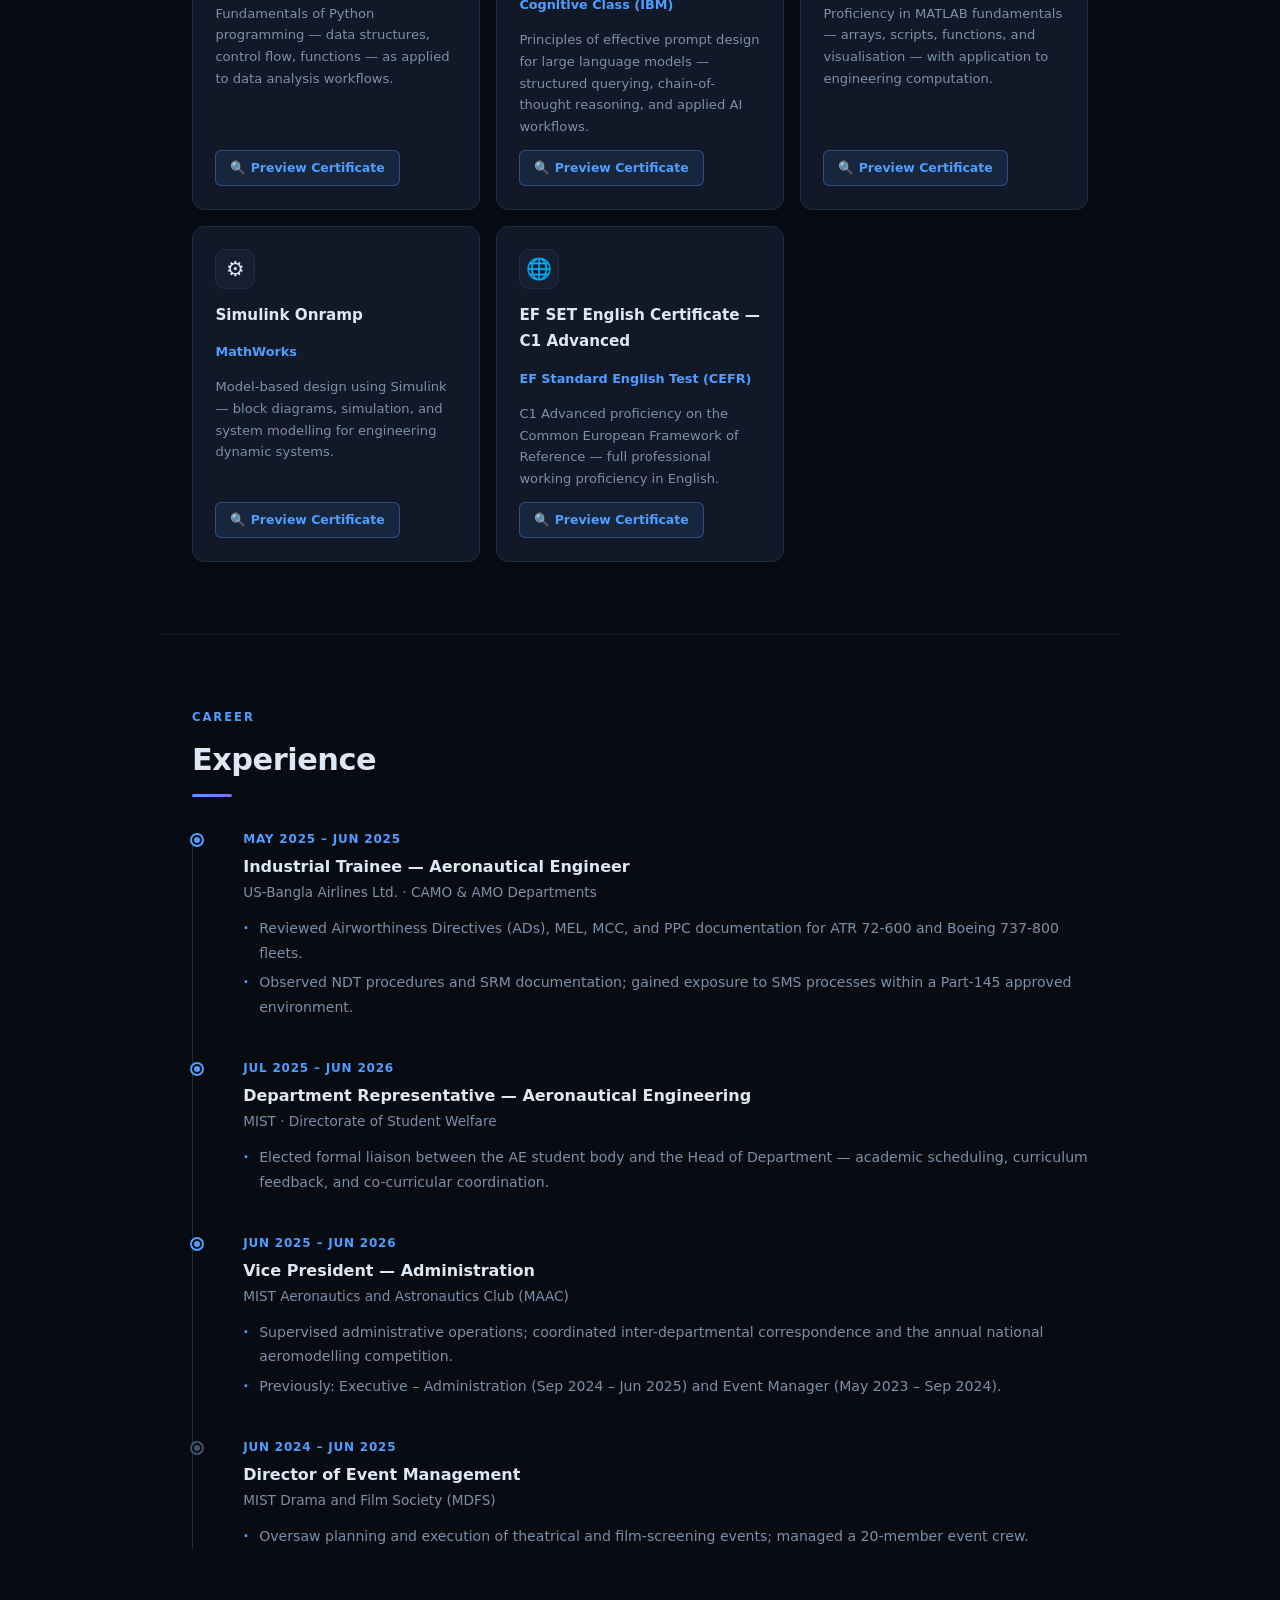
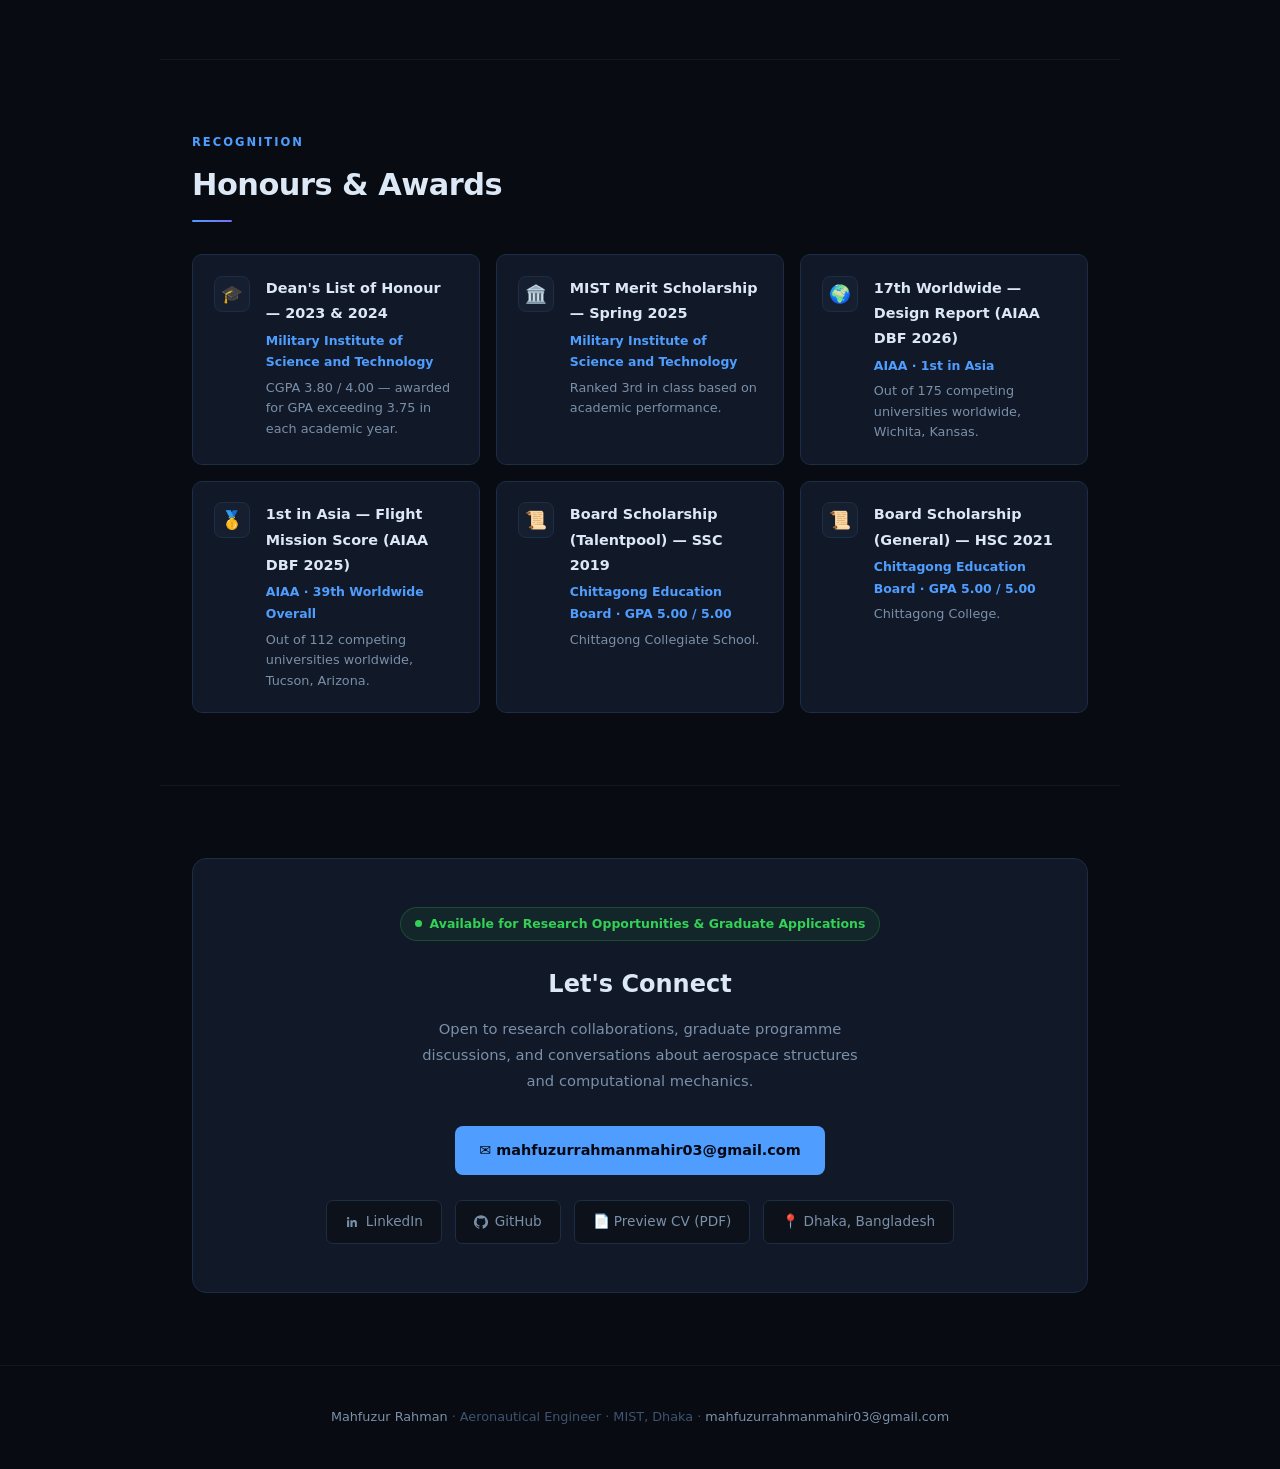
==== commit 4592728a: "Updated Index" ====
--- a/index.html
+++ b/index.html
@@ -4,620 +4,483 @@
   <meta charset="UTF-8" />
   <meta name="viewport" content="width=device-width, initial-scale=1.0" />
   <meta name="description" content="Mahfuzur Rahman — Aeronautical Engineer specialising in computational structural mechanics, composite materials, and aerospace structures." />
-  <meta property="og:title" content="Mahfuzur Rahman — Aeronautical Engineer" />
-  <meta property="og:description" content="Aeronautical Engineer from MIST, Dhaka. Computational mechanics · Composite structures · Aerospace design." />
   <title>Mahfuzur Rahman — Aeronautical Engineer</title>
-
   <style>
     /* ─── TOKENS ─── */
     :root {
-      --bg:       #0a0d13;
-      --surface:  #0f1420;
-      --card:     #141b28;
-      --card2:    #1a2235;
-      --border:   #1e2d45;
-      --border2:  #243352;
-      --accent:   #4f9eff;
-      --accent2:  #7c6ef7;
-      --green:    #34d058;
-      --orange:   #f59e0b;
-      --text:     #dce8f5;
-      --muted:    #7a90aa;
-      --dim:      #3d5470;
-      --font:     'Segoe UI', system-ui, -apple-system, sans-serif;
-    }
-
+      --bg:      #080b11;
+      --surface: #0d1119;
+      --card:    #111827;
+      --card2:   #161f30;
+      --border:  #1c2d45;
+      --border2: #243355;
+      --accent:  #4f9eff;
+      --accent2: #7c6ef7;
+      --green:   #34d058;
+      --orange:  #f59e0b;
+      --red:     #f87171;
+      --text:    #dce8f5;
+      --muted:   #7a90aa;
+      --dim:     #3d5470;
+      --font:    'Segoe UI', system-ui, -apple-system, sans-serif;
+    }
     *, *::before, *::after { box-sizing: border-box; margin: 0; padding: 0; }
     html { scroll-behavior: smooth; font-size: 16px; }
-    body { font-family: var(--font); background: var(--bg); color: var(--text); line-height: 1.75; overflow-x: hidden; }
-
+    body { font-family: var(--font); background: var(--bg); color: var(--text); line-height: 1.75; overflow-x: hidden; cursor: none; }
     a { color: inherit; text-decoration: none; }
     ul { list-style: none; }
     img { max-width: 100%; display: block; }
-
-    /* ─── SCROLLBAR ─── */
     ::-webkit-scrollbar { width: 5px; }
     ::-webkit-scrollbar-track { background: var(--bg); }
     ::-webkit-scrollbar-thumb { background: var(--border2); border-radius: 3px; }
 
-    /* ═══════════════════════════════════
-       NAV
-    ═══════════════════════════════════ */
+    /* ─── CANVAS STARFIELD ─── */
+    #starfield { position: fixed; inset: 0; z-index: 0; pointer-events: none; }
+
+    /* ─── CUSTOM CURSOR ─── */
+    #cur-dot { position: fixed; width: 8px; height: 8px; background: var(--accent); border-radius: 50%; pointer-events: none; z-index: 9999; transform: translate(-50%,-50%); transition: width .15s, height .15s, background .15s; }
+    #cur-ring { position: fixed; width: 32px; height: 32px; border: 1.5px solid rgba(79,158,255,.5); border-radius: 50%; pointer-events: none; z-index: 9998; transform: translate(-50%,-50%); transition: width .2s, height .2s, border-color .2s; }
+    body.cursor-hover #cur-dot { width: 12px; height: 12px; background: var(--accent2); }
+    body.cursor-hover #cur-ring { width: 44px; height: 44px; border-color: rgba(124,110,247,.6); }
+
+    /* ─── HAMBURGER ─── */
+    .hamburger { display: none; flex-direction: column; gap: 5px; cursor: pointer; padding: 4px; background: none; border: none; }
+    .hamburger span { display: block; width: 22px; height: 2px; background: var(--text); border-radius: 2px; transition: transform .3s, opacity .3s; }
+    .hamburger.open span:nth-child(1) { transform: translateY(7px) rotate(45deg); }
+    .hamburger.open span:nth-child(2) { transform: scaleX(0); opacity: 0; }
+    .hamburger.open span:nth-child(3) { transform: translateY(-7px) rotate(-45deg); }
+
+    /* ─── NAV ─── */
     #nav {
-      position: fixed; top: 0; left: 0; right: 0; z-index: 200;
-      height: 58px;
-      display: flex; align-items: center; justify-content: space-between;
-      padding: 0 2rem;
-      background: rgba(10,13,19,0.82);
-      backdrop-filter: blur(16px);
-      border-bottom: 1px solid rgba(30,45,69,0.6);
-      transition: background 0.3s;
-    }
-    .nav-logo {
-      font-weight: 800; font-size: 1rem; letter-spacing: 0.3px;
-      color: var(--text);
-    }
+      position: fixed; top: 0; left: 0; right: 0; z-index: 500;
+      height: 58px; display: flex; align-items: center; justify-content: space-between;
+      padding: 0 2rem; background: transparent;
+      border-bottom: 1px solid transparent;
+      transition: background .3s, border-color .3s, backdrop-filter .3s;
+    }
+    #nav.scrolled { background: rgba(8,11,17,.88); border-color: rgba(28,45,69,.6); backdrop-filter: blur(18px); }
+    .nav-logo { font-weight: 800; font-size: 1rem; letter-spacing: .3px; color: var(--text); }
     .nav-logo span { color: var(--accent); }
-    .nav-links {
-      display: flex; gap: 1.8rem;
-    }
-    .nav-links a {
-      font-size: 0.82rem; font-weight: 500; color: var(--muted);
-      transition: color 0.2s; letter-spacing: 0.3px;
-    }
+    .nav-links { display: flex; gap: 1.8rem; }
+    .nav-links a { font-size: .82rem; font-weight: 500; color: var(--muted); transition: color .2s; letter-spacing: .3px; }
     .nav-links a:hover { color: var(--accent); }
     .nav-cta {
       display: inline-flex; align-items: center; gap: 6px;
       background: var(--accent); color: #050810;
       padding: 6px 16px; border-radius: 6px;
-      font-size: 0.8rem; font-weight: 700;
-      transition: opacity 0.2s;
-    }
-    .nav-cta:hover { opacity: 0.88; }
-
-    /* ═══════════════════════════════════
-       HERO
-    ═══════════════════════════════════ */
+      font-size: .8rem; font-weight: 700; transition: opacity .2s;
+    }
+    .nav-cta:hover { opacity: .88; }
+    @media (max-width: 680px) {
+      .nav-links { display: none; flex-direction: column; gap: 1rem; position: absolute; top: 58px; left: 0; right: 0; background: var(--surface); border-bottom: 1px solid var(--border); padding: 1.2rem 2rem; }
+      .nav-links.open { display: flex; }
+      .hamburger { display: flex; }
+      .nav-cta { display: none; }
+    }
+
+    /* ─── FADE-UP REVEAL ─── */
+    .reveal { opacity: 0; transform: translateY(30px); transition: opacity .7s ease, transform .7s ease; }
+    .reveal.visible { opacity: 1; transform: translateY(0); }
+    @media (prefers-reduced-motion: reduce) { .reveal { opacity: 1; transform: none; transition: none; } }
+
+    /* ─── HERO ─── */
     #hero {
-      min-height: 100vh;
-      display: flex; flex-direction: column;
-      justify-content: center;
-      padding: 120px 2rem 80px;
-      max-width: 900px; margin: 0 auto;
-      position: relative;
-    }
-
-    /* subtle grid bg */
-    #hero::before {
-      content: '';
-      position: fixed; inset: 0; z-index: -1; pointer-events: none;
-      background-image:
-        linear-gradient(rgba(79,158,255,0.03) 1px, transparent 1px),
-        linear-gradient(90deg, rgba(79,158,255,0.03) 1px, transparent 1px);
-      background-size: 60px 60px;
-    }
-    /* radial glow */
-    #hero::after {
-      content: '';
-      position: fixed; inset: 0; z-index: -1; pointer-events: none;
-      background:
-        radial-gradient(ellipse 70% 55% at 55% 35%, rgba(79,158,255,0.07) 0%, transparent 65%),
-        radial-gradient(ellipse 40% 40% at 15% 75%, rgba(124,110,247,0.05) 0%, transparent 60%);
-    }
+      min-height: 100vh; display: flex; flex-direction: column;
+      justify-content: center; padding: 120px 2rem 80px;
+      max-width: 960px; margin: 0 auto; position: relative; z-index: 1;
+    }
+
+    /* spinning ring around photo */
+    .photo-ring-wrap { position: relative; width: 160px; height: 160px; margin-bottom: 2rem; }
+    .photo-ring-wrap::before {
+      content: ''; position: absolute; inset: -5px; border-radius: 50%;
+      background: conic-gradient(var(--accent), var(--accent2), transparent, var(--accent));
+      animation: spin 4s linear infinite;
+    }
+    @keyframes spin { to { transform: rotate(360deg); } }
+    .photo-ring-wrap img { position: relative; width: 160px; height: 160px; border-radius: 50%; object-fit: cover; object-position: center top; border: 4px solid var(--bg); z-index: 1; }
+    @media (prefers-reduced-motion: reduce) { .photo-ring-wrap::before { animation: none; } }
+
+    .hero-top { display: flex; align-items: center; gap: 2.5rem; flex-wrap: wrap; margin-bottom: 1.6rem; }
+    .hero-top-text {}
 
     .hero-status {
       display: inline-flex; align-items: center; gap: 8px;
-      background: rgba(52,208,88,0.08); border: 1px solid rgba(52,208,88,0.22);
+      background: rgba(52,208,88,.08); border: 1px solid rgba(52,208,88,.22);
       border-radius: 100px; padding: 5px 14px;
-      font-size: 0.78rem; font-weight: 600; color: var(--green);
-      margin-bottom: 1.6rem; width: fit-content;
-    }
-    .hero-status .pulse {
-      width: 7px; height: 7px; border-radius: 50%; background: var(--green);
-      animation: pulse 2s infinite;
-    }
-    @keyframes pulse {
-      0%, 100% { opacity: 1; transform: scale(1); }
-      50% { opacity: 0.5; transform: scale(0.8); }
-    }
-
-    .hero-name {
-      font-size: clamp(2.4rem, 5.5vw, 4rem);
-      font-weight: 800; line-height: 1.1;
-      letter-spacing: -1px; margin-bottom: 0.3rem;
-    }
-    .hero-role {
-      font-size: clamp(1rem, 2.5vw, 1.4rem);
-      font-weight: 300; color: var(--muted);
-      letter-spacing: 0.5px; margin-bottom: 1.8rem;
-    }
+      font-size: .78rem; font-weight: 600; color: var(--green);
+      margin-bottom: 1rem; width: fit-content;
+    }
+    .pulse-dot { width: 7px; height: 7px; border-radius: 50%; background: var(--green); animation: pulseDot 2s infinite; }
+    @keyframes pulseDot {
+      0%,100% { transform: scale(1); opacity: 1; box-shadow: 0 0 0 0 rgba(52,208,88,.6); }
+      50% { transform: scale(1.3); opacity: .6; box-shadow: 0 0 0 6px rgba(52,208,88,0); }
+    }
+    @media (prefers-reduced-motion: reduce) { .pulse-dot { animation: none; } }
+
+    .hero-name { font-size: clamp(2.2rem,5vw,3.5rem); font-weight: 800; line-height: 1.1; letter-spacing: -1px; margin-bottom: .3rem; }
+    .hero-role { font-size: clamp(.95rem,2vw,1.25rem); font-weight: 300; color: var(--muted); letter-spacing: .4px; margin-bottom: .5rem; }
     .hero-role strong { color: var(--accent); font-weight: 600; }
+    .hero-loc { font-size: .82rem; color: var(--dim); }
 
     .hero-statement {
-      font-size: clamp(0.95rem, 1.8vw, 1.08rem);
-      color: var(--muted); max-width: 640px; line-height: 1.9;
-      margin-bottom: 2.4rem;
-      border-left: 2px solid var(--border2);
-      padding-left: 1.2rem;
+      font-size: clamp(.9rem,1.6vw,1.02rem); color: var(--muted);
+      max-width: 680px; line-height: 1.9; margin-bottom: 2rem;
+      border-left: 2px solid var(--border2); padding-left: 1.2rem;
     }
     .hero-statement strong { color: var(--text); font-weight: 600; }
 
-    .hero-tags {
-      display: flex; flex-wrap: wrap; gap: 0.5rem; margin-bottom: 2.4rem;
-    }
-    .hero-tag {
+    /* ─── STAT TABS ─── */
+    .stat-tabs { display: flex; flex-wrap: wrap; gap: .6rem; margin-bottom: 2rem; }
+    .stat-tab {
       background: var(--card); border: 1px solid var(--border);
-      border-radius: 5px; padding: 4px 11px;
-      font-size: 0.8rem; color: var(--muted); font-weight: 500;
-    }
-    .hero-tag.hi { border-color: rgba(79,158,255,0.3); color: var(--accent); background: rgba(79,158,255,0.06); }
-
-    .hero-actions { display: flex; flex-wrap: wrap; gap: 0.8rem; margin-bottom: 3rem; }
-    .btn {
-      display: inline-flex; align-items: center; gap: 7px;
-      padding: 10px 20px; border-radius: 7px;
-      font-size: 0.87rem; font-weight: 600;
-      transition: all 0.18s;
-    }
+      border-radius: 10px; padding: .75rem 1.1rem;
+      display: flex; flex-direction: column; align-items: center;
+      min-width: 90px; transition: border-color .2s, transform .25s;
+      cursor: default;
+    }
+    .stat-tab:hover { border-color: var(--border2); transform: translateY(-3px); }
+    .stat-num { font-size: 1.45rem; font-weight: 800; color: var(--accent); line-height: 1; }
+    .stat-label { font-size: .68rem; color: var(--muted); text-align: center; margin-top: 4px; text-transform: uppercase; letter-spacing: .8px; }
+
+    .hero-tags { display: flex; flex-wrap: wrap; gap: .45rem; margin-bottom: 2rem; }
+    .hero-tag { background: var(--card); border: 1px solid var(--border); border-radius: 5px; padding: 4px 11px; font-size: .79rem; color: var(--muted); font-weight: 500; }
+    .hero-tag.hi { border-color: rgba(79,158,255,.3); color: var(--accent); background: rgba(79,158,255,.06); }
+
+    .hero-actions { display: flex; flex-wrap: wrap; gap: .75rem; margin-bottom: 2.5rem; }
+    .btn { display: inline-flex; align-items: center; gap: 7px; padding: 10px 20px; border-radius: 7px; font-size: .87rem; font-weight: 600; transition: all .18s; }
     .btn-primary { background: var(--accent); color: #050810; }
     .btn-primary:hover { filter: brightness(1.1); transform: translateY(-1px); }
-    .btn-ghost {
-      background: transparent; color: var(--text);
-      border: 1px solid var(--border2);
-    }
+    .btn-ghost { background: transparent; color: var(--text); border: 1px solid var(--border2); }
     .btn-ghost:hover { border-color: var(--accent); color: var(--accent); transform: translateY(-1px); }
 
-    .hero-affils {
-      display: flex; align-items: center; gap: 1.2rem; flex-wrap: wrap;
-      padding-top: 2rem; border-top: 1px solid var(--border);
-    }
-    .hero-affils-label { font-size: 0.72rem; text-transform: uppercase; letter-spacing: 1.5px; color: var(--dim); font-weight: 600; }
-    .affil-pill {
-      background: var(--card); border: 1px solid var(--border);
-      border-radius: 5px; padding: 4px 12px;
-      font-size: 0.78rem; color: var(--muted);
-    }
-
-    /* ═══════════════════════════════════
-       SECTION WRAPPER
-    ═══════════════════════════════════ */
-    .section {
-      max-width: 900px; margin: 0 auto;
-      padding: 4.5rem 2rem;
-      border-top: 1px solid rgba(30,45,69,0.4);
-    }
-    .section-eyebrow {
-      font-size: 0.72rem; text-transform: uppercase;
-      letter-spacing: 2px; color: var(--accent);
-      font-weight: 700; margin-bottom: 0.5rem;
-    }
-    .section-title {
-      font-size: clamp(1.5rem, 3vw, 2rem);
-      font-weight: 800; letter-spacing: -0.5px; margin-bottom: 0.6rem;
-    }
-    .section-rule {
-      width: 40px; height: 2.5px;
-      background: linear-gradient(90deg, var(--accent), var(--accent2));
-      border-radius: 2px; margin-bottom: 2.5rem;
-    }
-    .section-sub { font-size: 0.92rem; color: var(--muted); max-width: 560px; margin-bottom: 2.5rem; line-height: 1.8; }
-
-    /* ═══════════════════════════════════
-       ABOUT
-    ═══════════════════════════════════ */
-    .about-grid {
-      display: grid;
-      grid-template-columns: 1fr 300px;
-      gap: 3rem; align-items: start;
-    }
+    .hero-affils { display: flex; align-items: center; gap: 1rem; flex-wrap: wrap; padding-top: 1.8rem; border-top: 1px solid var(--border); }
+    .hero-affils-label { font-size: .72rem; text-transform: uppercase; letter-spacing: 1.5px; color: var(--dim); font-weight: 600; }
+    .affil-pill { background: var(--card); border: 1px solid var(--border); border-radius: 5px; padding: 4px 12px; font-size: .78rem; color: var(--muted); }
+
+    /* floating scroll arrow */
+    .scroll-arrow { display: flex; flex-direction: column; align-items: center; gap: 4px; position: absolute; bottom: 2.2rem; left: 50%; transform: translateX(-50%); animation: floatArrow 2s ease-in-out infinite; opacity: .5; }
+    .scroll-arrow span { font-size: .7rem; letter-spacing: 1.5px; text-transform: uppercase; color: var(--muted); }
+    .scroll-arrow svg { color: var(--muted); }
+    @keyframes floatArrow { 0%,100% { transform: translateX(-50%) translateY(0); } 50% { transform: translateX(-50%) translateY(6px); } }
+    @media (prefers-reduced-motion: reduce) { .scroll-arrow { animation: none; } }
+
+    /* ─── SECTION ─── */
+    .section { max-width: 960px; margin: 0 auto; padding: 4.5rem 2rem; border-top: 1px solid rgba(28,45,69,.4); position: relative; z-index: 1; }
+    .section-eyebrow { font-size: .72rem; text-transform: uppercase; letter-spacing: 2px; color: var(--accent); font-weight: 700; margin-bottom: .4rem; }
+    .section-title { font-size: clamp(1.4rem,3vw,1.9rem); font-weight: 800; letter-spacing: -.5px; margin-bottom: .5rem; }
+    .section-rule { width: 40px; height: 2.5px; background: linear-gradient(90deg,var(--accent),var(--accent2)); border-radius: 2px; margin-bottom: 2rem; }
+    .section-sub { font-size: .92rem; color: var(--muted); max-width: 560px; margin-bottom: 2rem; line-height: 1.85; }
+    @media (max-width: 640px) { .section { padding: 3rem 1.2rem; } }
+
+    /* ─── ABOUT ─── */
+    .about-grid { display: grid; grid-template-columns: 1fr 280px; gap: 3rem; align-items: start; }
     @media (max-width: 700px) { .about-grid { grid-template-columns: 1fr; } }
-
-    .about-body { font-size: 0.93rem; color: var(--muted); line-height: 1.9; }
+    .about-body { font-size: .93rem; color: var(--muted); line-height: 1.9; }
     .about-body p + p { margin-top: 1rem; }
     .about-body strong { color: var(--text); font-weight: 600; }
-    .about-body a { color: var(--accent); }
-    .about-body a:hover { text-decoration: underline; }
-
-    .about-links { display: flex; flex-direction: column; gap: 0.5rem; margin-top: 1.6rem; }
-    .about-link {
-      display: inline-flex; align-items: center; gap: 9px;
-      font-size: 0.85rem; color: var(--muted);
-      transition: color 0.2s;
-    }
+    .about-links { display: flex; flex-direction: column; gap: .5rem; margin-top: 1.5rem; }
+    .about-link { display: inline-flex; align-items: center; gap: 9px; font-size: .85rem; color: var(--muted); transition: color .2s; }
     .about-link:hover { color: var(--accent); }
-    .about-link .icon { width: 15px; text-align: center; font-size: 0.82rem; }
-
-    .about-card {
-      background: var(--card); border: 1px solid var(--border);
-      border-radius: 12px; overflow: hidden;
-    }
-    .about-photo {
-      width: 100%; aspect-ratio: 3/4; object-fit: cover;
-      background: var(--card2);
-      display: flex; align-items: center; justify-content: center;
-      color: var(--dim); font-size: 0.8rem;
-      min-height: 200px;
-    }
-    .photo-placeholder {
-      width: 100%; aspect-ratio: 3/3;
-      background: linear-gradient(135deg, var(--card2) 0%, #1a2740 100%);
-      display: flex; flex-direction: column;
-      align-items: center; justify-content: center;
-      gap: 0.5rem; color: var(--dim);
-    }
-    .photo-placeholder .avatar { font-size: 4rem; opacity: 0.4; }
-    .photo-placeholder small { font-size: 0.72rem; opacity: 0.5; }
-    .about-card-body { padding: 1.1rem; }
-    .about-card-name { font-weight: 700; font-size: 0.95rem; }
-    .about-card-role { font-size: 0.8rem; color: var(--muted); margin-bottom: 0.8rem; }
-    .about-card-item {
-      font-size: 0.78rem; color: var(--muted); padding: 4px 0;
-      border-bottom: 1px solid rgba(30,45,69,0.5);
-      display: flex; justify-content: space-between;
-    }
+    .about-card { background: var(--card); border: 1px solid var(--border); border-radius: 12px; overflow: hidden; }
+    .about-card img { width: 100%; aspect-ratio: 1/1; object-fit: cover; object-position: center top; display: block; }
+    .about-card-body { padding: 1rem; }
+    .about-card-name { font-weight: 700; font-size: .95rem; }
+    .about-card-role { font-size: .8rem; color: var(--muted); margin-bottom: .8rem; }
+    .about-card-item { font-size: .78rem; color: var(--muted); padding: 4px 0; border-bottom: 1px solid rgba(28,45,69,.5); display: flex; justify-content: space-between; }
     .about-card-item:last-child { border-bottom: none; }
     .about-card-item span:last-child { color: var(--text); font-weight: 500; text-align: right; }
 
-    /* ═══════════════════════════════════
-       RESEARCH INTERESTS
-    ═══════════════════════════════════ */
-    .interests-grid {
-      display: grid;
-      grid-template-columns: repeat(auto-fill, minmax(260px, 1fr));
-      gap: 1rem;
-    }
-    .interest-card {
-      background: var(--card); border: 1px solid var(--border);
-      border-radius: 10px; padding: 1.4rem;
-      transition: border-color 0.2s, transform 0.2s;
-    }
-    .interest-card:hover { border-color: var(--border2); transform: translateY(-2px); }
-    .interest-icon { font-size: 1.6rem; margin-bottom: 0.7rem; }
-    .interest-title { font-size: 0.95rem; font-weight: 700; margin-bottom: 0.4rem; }
-    .interest-desc { font-size: 0.83rem; color: var(--muted); line-height: 1.7; }
-
-    /* ═══════════════════════════════════
-       PROJECTS
-    ═══════════════════════════════════ */
-    .project-card {
-      background: var(--card); border: 1px solid var(--border);
-      border-radius: 12px; padding: 1.8rem; margin-bottom: 1.2rem;
-      transition: border-color 0.2s;
-      position: relative; overflow: hidden;
-    }
-    .project-card::before {
-      content: ''; position: absolute; top: 0; left: 0; right: 0; height: 2px;
-      background: linear-gradient(90deg, var(--accent), var(--accent2));
-      opacity: 0; transition: opacity 0.2s;
-    }
-    .project-card:hover { border-color: var(--border2); }
-    .project-card:hover::before { opacity: 1; }
-
-    .project-meta {
-      display: flex; align-items: center; gap: 0.6rem;
-      flex-wrap: wrap; margin-bottom: 0.7rem;
-    }
-    .status-badge {
+    /* ─── INTERESTS ─── */
+    .interests-grid { display: grid; grid-template-columns: repeat(auto-fill,minmax(240px,1fr)); gap: 1rem; }
+    .interest-card { background: var(--card); border: 1px solid var(--border); border-radius: 10px; padding: 1.4rem; transition: border-color .2s, transform .25s; }
+    .interest-card:hover { border-color: var(--border2); transform: translateY(-3px); }
+    .interest-icon { font-size: 1.5rem; margin-bottom: .6rem; }
+    .interest-title { font-size: .93rem; font-weight: 700; margin-bottom: .35rem; }
+    .interest-desc { font-size: .82rem; color: var(--muted); line-height: 1.7; }
+
+    /* ─── PROJECT CARDS ─── */
+    .project-card { background: var(--card); border: 1px solid var(--border); border-radius: 12px; padding: 1.8rem; margin-bottom: 1.2rem; position: relative; overflow: hidden; transition: border-color .2s, transform .25s; }
+    .project-card:hover { border-color: var(--border2); transform: translateY(-3px); }
+    .project-card::before { content: ''; position: absolute; top: 0; left: 0; right: 0; height: 2.5px; background: linear-gradient(90deg,var(--accent),var(--accent2)); transform: scaleX(0); transform-origin: left; transition: transform .35s; }
+    .project-card:hover::before { transform: scaleX(1); }
+    .project-card.thesis-card { border-color: var(--border2); background: linear-gradient(160deg,var(--card) 0%,#131c2e 100%); }
+    .project-card.thesis-card::before { transform: scaleX(0.5); opacity: .6; }
+    .project-card.thesis-card:hover::before { transform: scaleX(1); opacity: 1; }
+
+    .project-meta { display: flex; align-items: center; gap: .6rem; flex-wrap: wrap; margin-bottom: .7rem; }
+    .status-badge { display: inline-flex; align-items: center; gap: 5px; border-radius: 100px; padding: 2px 10px; font-size: .73rem; font-weight: 700; letter-spacing: .3px; }
+    .status-badge.active { background: rgba(52,208,88,.1); border: 1px solid rgba(52,208,88,.25); color: var(--green); }
+    .status-badge.complete { background: rgba(79,158,255,.1); border: 1px solid rgba(79,158,255,.25); color: var(--accent); }
+    .status-badge.competition { background: rgba(245,158,11,.1); border: 1px solid rgba(245,158,11,.25); color: var(--orange); }
+    .meta-sep { color: var(--dim); }
+    .meta-year { font-size: .78rem; color: var(--dim); font-weight: 500; }
+    .project-title { font-size: 1.05rem; font-weight: 700; margin-bottom: .4rem; }
+    .project-role { font-size: .82rem; color: var(--accent); font-weight: 600; margin-bottom: .75rem; }
+    .project-desc { font-size: .9rem; color: var(--muted); line-height: 1.85; margin-bottom: 1rem; }
+    .project-desc strong { color: var(--text); font-weight: 600; }
+    .tag-row { display: flex; flex-wrap: wrap; gap: .4rem; }
+    .tag { background: var(--card2); border: 1px solid var(--border); border-radius: 4px; padding: 2px 9px; font-size: .76rem; color: var(--muted); }
+    .proj-link { display: inline-flex; align-items: center; gap: 5px; color: var(--accent); font-size: .82rem; font-weight: 600; margin-top: 1rem; transition: gap .15s; }
+    .proj-link:hover { gap: 9px; }
+
+    .thesis-blocks { display: flex; flex-direction: column; gap: .7rem; margin: 1rem 0; }
+    .thesis-block { display: flex; gap: .9rem; align-items: flex-start; background: var(--card2); border: 1px solid var(--border); border-radius: 7px; padding: .7rem 1rem; }
+    .tblock-label { font-size: .68rem; font-weight: 800; text-transform: uppercase; letter-spacing: 1.2px; color: var(--accent); min-width: 56px; padding-top: 2px; flex-shrink: 0; }
+    .tblock-text { font-size: .87rem; color: var(--muted); line-height: 1.75; }
+    .tblock-text strong { color: var(--text); }
+    .thesis-figs { display: grid; grid-template-columns: 1fr 1fr; gap: 1rem; margin-top: 1.2rem; }
+    @media (max-width: 600px) { .thesis-figs { grid-template-columns: 1fr; } }
+    .thesis-fig { background: var(--card2); border: 1px solid var(--border); border-radius: 8px; overflow: hidden; cursor: zoom-in; }
+    .thesis-fig img { width: 100%; display: block; background: #fff; transition: transform .3s; }
+    .thesis-fig:hover img { transform: scale(1.02); }
+    .thesis-fig figcaption { font-size: .72rem; color: var(--dim); padding: .5rem .75rem; line-height: 1.5; border-top: 1px solid var(--border); }
+
+    /* ─── SKILLS ─── */
+    .skills-grid { display: grid; grid-template-columns: repeat(auto-fill,minmax(200px,1fr)); gap: 1rem; }
+    .skill-block { background: var(--card); border: 1px solid var(--border); border-radius: 10px; padding: 1.2rem; transition: border-color .2s, transform .25s; }
+    .skill-block:hover { border-color: var(--border2); transform: translateY(-3px); }
+    .skill-block h4 { font-size: .72rem; text-transform: uppercase; letter-spacing: 1.2px; color: var(--accent); font-weight: 700; margin-bottom: .75rem; }
+    .skill-chips { display: flex; flex-wrap: wrap; gap: 5px; }
+    .chip { background: var(--card2); border: 1px solid var(--border); border-radius: 4px; padding: 3px 9px; font-size: .79rem; color: var(--text); }
+
+    /* ─── CERTIFICATIONS ─── */
+    .certs-grid { display: grid; grid-template-columns: repeat(auto-fill,minmax(260px,1fr)); gap: 1rem; }
+    .cert-card { background: var(--card); border: 1px solid var(--border); border-radius: 12px; padding: 1.4rem; display: flex; flex-direction: column; gap: .8rem; transition: border-color .2s, transform .25s; position: relative; overflow: hidden; }
+    .cert-card:hover { border-color: var(--border2); transform: translateY(-3px); }
+    .cert-card::before { content: ''; position: absolute; top: 0; left: 0; right: 0; height: 2.5px; background: linear-gradient(90deg,var(--accent),var(--accent2)); transform: scaleX(0); transform-origin: left; transition: transform .35s; }
+    .cert-card:hover::before { transform: scaleX(1); }
+    .cert-icon { width: 40px; height: 40px; border-radius: 10px; background: var(--card2); border: 1px solid var(--border); display: flex; align-items: center; justify-content: center; font-size: 1.3rem; }
+    .cert-title { font-size: .95rem; font-weight: 700; }
+    .cert-org { font-size: .8rem; color: var(--accent); font-weight: 600; }
+    .cert-desc { font-size: .82rem; color: var(--muted); line-height: 1.65; flex: 1; }
+    .cert-actions { display: flex; gap: .5rem; flex-wrap: wrap; }
+    .cert-btn {
       display: inline-flex; align-items: center; gap: 5px;
-      border-radius: 100px; padding: 2px 10px;
-      font-size: 0.73rem; font-weight: 700; letter-spacing: 0.3px;
-    }
-    .status-badge.active { background: rgba(52,208,88,0.1); border: 1px solid rgba(52,208,88,0.25); color: var(--green); }
-    .status-badge.complete { background: rgba(79,158,255,0.1); border: 1px solid rgba(79,158,255,0.25); color: var(--accent); }
-    .status-badge.competition { background: rgba(245,158,11,0.1); border: 1px solid rgba(245,158,11,0.25); color: var(--orange); }
-    .meta-sep { color: var(--dim); }
-    .meta-year { font-size: 0.78rem; color: var(--dim); font-weight: 500; }
-
-    .project-title { font-size: 1.05rem; font-weight: 700; margin-bottom: 0.5rem; }
-    .project-role { font-size: 0.82rem; color: var(--accent); font-weight: 600; margin-bottom: 0.8rem; }
-    .project-desc { font-size: 0.9rem; color: var(--muted); line-height: 1.85; margin-bottom: 1.1rem; }
-    .project-desc strong { color: var(--text); font-weight: 600; }
-
-    .tag-row { display: flex; flex-wrap: wrap; gap: 0.4rem; }
-    .tag {
-      background: var(--card2); border: 1px solid var(--border);
-      border-radius: 4px; padding: 2px 9px;
-      font-size: 0.76rem; color: var(--muted);
-    }
-    .proj-link {
-      display: inline-flex; align-items: center; gap: 5px;
-      color: var(--accent); font-size: 0.82rem; font-weight: 600;
-      margin-top: 1rem; transition: gap 0.15s;
-    }
-    .proj-link:hover { gap: 8px; }
-
-    /* ── THESIS CARD EXTRAS ── */
-    /* Make the thesis card visually heavier */
-    .project-card.thesis-card {
-      border-color: var(--border2);
-      background: linear-gradient(160deg, var(--card) 0%, #151f35 100%);
-    }
-    .project-card.thesis-card::before { opacity: 0.6; }
-
-    .thesis-blocks { display: flex; flex-direction: column; gap: 0.75rem; margin: 1rem 0; }
-    .thesis-block {
-      display: flex; gap: 0.9rem; align-items: flex-start;
-      background: var(--card2); border: 1px solid var(--border);
-      border-radius: 7px; padding: 0.7rem 1rem;
-    }
-    .tblock-label {
-      font-size: 0.68rem; font-weight: 800; text-transform: uppercase;
-      letter-spacing: 1.2px; color: var(--accent);
-      min-width: 56px; padding-top: 2px; flex-shrink: 0;
-    }
-    .tblock-text { font-size: 0.88rem; color: var(--muted); line-height: 1.75; }
-    .tblock-text strong { color: var(--text); }
-
-    .thesis-figs {
-      display: grid; grid-template-columns: 1fr 1fr; gap: 1rem;
-      margin-top: 1.3rem;
-    }
-    @media (max-width: 600px) { .thesis-figs { grid-template-columns: 1fr; } }
-    .thesis-fig {
-      background: var(--card2); border: 1px solid var(--border);
-      border-radius: 8px; overflow: hidden;
-    }
-    .thesis-fig img {
-      width: 100%; display: block;
-      background: #fff; /* figures are on white */
-    }
-    .thesis-fig figcaption {
-      font-size: 0.72rem; color: var(--dim); padding: 0.5rem 0.75rem;
-      line-height: 1.5; border-top: 1px solid var(--border);
-    }
-
-    /* ═══════════════════════════════════
-       SKILLS
-    ═══════════════════════════════════ */
-    .skills-grid {
-      display: grid;
-      grid-template-columns: repeat(auto-fill, minmax(210px, 1fr));
-      gap: 1rem;
-    }
-    .skill-block {
-      background: var(--card); border: 1px solid var(--border);
-      border-radius: 10px; padding: 1.2rem;
-    }
-    .skill-block h4 {
-      font-size: 0.72rem; text-transform: uppercase; letter-spacing: 1.2px;
-      color: var(--accent); font-weight: 700; margin-bottom: 0.8rem;
-    }
-    .skill-chips { display: flex; flex-wrap: wrap; gap: 5px; }
-    .chip {
-      background: var(--card2); border: 1px solid var(--border);
-      border-radius: 4px; padding: 3px 9px;
-      font-size: 0.79rem; color: var(--text);
-    }
-
-    /* ═══════════════════════════════════
-       EXPERIENCE TIMELINE
-    ═══════════════════════════════════ */
+      padding: 6px 14px; border-radius: 6px; font-size: .78rem; font-weight: 600;
+      border: 1px solid var(--border2); color: var(--muted);
+      transition: all .18s; background: transparent;
+      cursor: pointer;
+    }
+    .cert-btn:hover { border-color: var(--accent); color: var(--accent); }
+    .cert-btn.primary { background: rgba(79,158,255,.1); border-color: rgba(79,158,255,.35); color: var(--accent); }
+    .cert-btn.primary:hover { background: rgba(79,158,255,.2); }
+
+    /* ─── TIMELINE ─── */
     .timeline { position: relative; padding-left: 1.4rem; }
-    .timeline::before {
-      content: ''; position: absolute;
-      left: 0; top: 8px; bottom: 0;
-      width: 1px; background: var(--border);
-    }
+    .timeline::before { content: ''; position: absolute; left: 0; top: 8px; bottom: 0; width: 1px; background: var(--border); }
     .tl-item { position: relative; padding-left: 1.8rem; margin-bottom: 2.4rem; }
-    .tl-dot {
-      position: absolute; left: -1.4rem; top: 6px;
-      width: 10px; height: 10px; border-radius: 50%;
-      background: var(--accent); border: 2px solid var(--bg);
-      box-shadow: 0 0 0 2px var(--accent);
-    }
+    .tl-dot { position: absolute; left: -1.4rem; top: 6px; width: 10px; height: 10px; border-radius: 50%; background: var(--accent); border: 2px solid var(--bg); box-shadow: 0 0 0 2px var(--accent); }
     .tl-dot.dim { background: var(--dim); box-shadow: 0 0 0 2px var(--dim); }
-    .tl-date {
-      font-size: 0.75rem; font-weight: 600; color: var(--accent);
-      text-transform: uppercase; letter-spacing: 0.8px; margin-bottom: 0.2rem;
-    }
+    .tl-date { font-size: .75rem; font-weight: 600; color: var(--accent); text-transform: uppercase; letter-spacing: .8px; margin-bottom: .2rem; }
     .tl-title { font-size: 1rem; font-weight: 700; }
-    .tl-org { font-size: 0.85rem; color: var(--muted); margin-bottom: 0.7rem; }
-    .tl-body { font-size: 0.88rem; color: var(--muted); }
-    .tl-body li {
-      position: relative; padding-left: 1rem; margin-top: 0.3rem;
-    }
+    .tl-org { font-size: .85rem; color: var(--muted); margin-bottom: .7rem; }
+    .tl-body { font-size: .88rem; color: var(--muted); }
+    .tl-body li { position: relative; padding-left: 1rem; margin-top: .3rem; }
     .tl-body li::before { content: '·'; position: absolute; left: 0; color: var(--accent); font-weight: 700; }
 
-    /* ═══════════════════════════════════
-       HONOURS
-    ═══════════════════════════════════ */
-    .honours-grid {
-      display: grid;
-      grid-template-columns: repeat(auto-fill, minmax(270px, 1fr));
-      gap: 1rem;
-    }
-    .honour-card {
-      background: var(--card); border: 1px solid var(--border);
-      border-radius: 10px; padding: 1.3rem;
-      display: flex; gap: 1rem; align-items: flex-start;
-      transition: border-color 0.2s;
-    }
-    .honour-card:hover { border-color: var(--border2); }
-    .honour-icon {
-      width: 36px; height: 36px; border-radius: 8px;
-      background: var(--card2); border: 1px solid var(--border);
-      display: flex; align-items: center; justify-content: center;
-      font-size: 1.1rem; flex-shrink: 0;
-    }
-    .honour-body {}
-    .honour-title { font-size: 0.9rem; font-weight: 700; margin-bottom: 0.2rem; }
-    .honour-org { font-size: 0.78rem; color: var(--accent); font-weight: 600; margin-bottom: 0.3rem; }
-    .honour-desc { font-size: 0.8rem; color: var(--muted); line-height: 1.6; }
-
-    /* ═══════════════════════════════════
-       CONTACT
-    ═══════════════════════════════════ */
-    .contact-wrap {
-      background: var(--card); border: 1px solid var(--border);
-      border-radius: 14px; padding: 3rem 2rem; text-align: center;
-    }
-    .contact-available {
-      display: inline-flex; align-items: center; gap: 8px;
-      background: rgba(52,208,88,0.08); border: 1px solid rgba(52,208,88,0.22);
-      border-radius: 100px; padding: 5px 14px;
-      font-size: 0.78rem; font-weight: 600; color: var(--green);
-      margin-bottom: 1.4rem;
-    }
-    .contact-title { font-size: 1.5rem; font-weight: 800; margin-bottom: 0.7rem; }
-    .contact-sub { font-size: 0.92rem; color: var(--muted); max-width: 440px; margin: 0 auto 2rem; }
-    .contact-email {
-      display: inline-flex; align-items: center; gap: 8px;
-      background: var(--accent); color: #050810;
-      padding: 12px 24px; border-radius: 8px;
-      font-size: 0.9rem; font-weight: 700;
-      transition: filter 0.2s;
-    }
+    /* ─── HONOURS ─── */
+    .honours-grid { display: grid; grid-template-columns: repeat(auto-fill,minmax(260px,1fr)); gap: 1rem; }
+    .honour-card { background: var(--card); border: 1px solid var(--border); border-radius: 10px; padding: 1.3rem; display: flex; gap: 1rem; align-items: flex-start; transition: border-color .2s, transform .25s; }
+    .honour-card:hover { border-color: var(--border2); transform: translateY(-3px); }
+    .honour-icon { width: 36px; height: 36px; border-radius: 8px; background: var(--card2); border: 1px solid var(--border); display: flex; align-items: center; justify-content: center; font-size: 1.1rem; flex-shrink: 0; }
+    .honour-title { font-size: .9rem; font-weight: 700; margin-bottom: .2rem; }
+    .honour-org { font-size: .78rem; color: var(--accent); font-weight: 600; margin-bottom: .3rem; }
+    .honour-desc { font-size: .8rem; color: var(--muted); line-height: 1.6; }
+
+    /* ─── CONTACT ─── */
+    .contact-wrap { background: var(--card); border: 1px solid var(--border); border-radius: 14px; padding: 3rem 2rem; text-align: center; }
+    .contact-available { display: inline-flex; align-items: center; gap: 8px; background: rgba(52,208,88,.08); border: 1px solid rgba(52,208,88,.22); border-radius: 100px; padding: 5px 14px; font-size: .78rem; font-weight: 600; color: var(--green); margin-bottom: 1.4rem; }
+    .contact-title { font-size: 1.5rem; font-weight: 800; margin-bottom: .7rem; }
+    .contact-sub { font-size: .92rem; color: var(--muted); max-width: 440px; margin: 0 auto 2rem; }
+    .contact-email { display: inline-flex; align-items: center; gap: 8px; background: var(--accent); color: #050810; padding: 12px 24px; border-radius: 8px; font-size: .9rem; font-weight: 700; transition: filter .2s; }
     .contact-email:hover { filter: brightness(1.1); }
-    .contact-links-row {
-      display: flex; justify-content: center; flex-wrap: wrap;
-      gap: 0.8rem; margin-top: 1.6rem;
-    }
-    .clink {
-      display: inline-flex; align-items: center; gap: 7px;
-      background: var(--surface); border: 1px solid var(--border);
-      border-radius: 7px; padding: 9px 18px;
-      font-size: 0.85rem; font-weight: 500; color: var(--muted);
-      transition: all 0.18s;
-    }
+    .contact-links-row { display: flex; justify-content: center; flex-wrap: wrap; gap: .8rem; margin-top: 1.6rem; }
+    .clink { display: inline-flex; align-items: center; gap: 7px; background: var(--surface); border: 1px solid var(--border); border-radius: 7px; padding: 9px 18px; font-size: .85rem; font-weight: 500; color: var(--muted); transition: all .18s; }
     .clink:hover { border-color: var(--accent); color: var(--accent); transform: translateY(-1px); }
 
-    /* ═══════════════════════════════════
-       FOOTER
-    ═══════════════════════════════════ */
-    footer {
-      text-align: center; padding: 2.5rem 2rem;
-      color: var(--dim); font-size: 0.8rem;
-      border-top: 1px solid rgba(30,45,69,0.4);
-    }
+    /* ─── LIGHTBOX ─── */
+    #lightbox { position: fixed; inset: 0; z-index: 9000; background: rgba(0,0,0,.88); display: none; align-items: center; justify-content: center; padding: 2rem; animation: lbFadeIn .18s ease; }
+    #lightbox.open { display: flex; }
+    @keyframes lbFadeIn { from { opacity: 0; } to { opacity: 1; } }
+    #lightbox img { max-width: 90vw; max-height: 85vh; border-radius: 8px; animation: lbZoomIn .2s ease; box-shadow: 0 20px 60px rgba(0,0,0,.6); }
+    @keyframes lbZoomIn { from { transform: scale(.94); opacity: 0; } to { transform: scale(1); opacity: 1; } }
+    #lb-close { position: absolute; top: 1.2rem; right: 1.5rem; font-size: 1.8rem; color: var(--muted); cursor: pointer; background: none; border: none; transition: color .2s; line-height: 1; }
+    #lb-close:hover { color: var(--text); }
+    #lb-caption { position: absolute; bottom: 1.5rem; left: 50%; transform: translateX(-50%); background: rgba(0,0,0,.7); color: var(--muted); font-size: .78rem; padding: .4rem 1rem; border-radius: 100px; white-space: nowrap; }
+
+    /* ─── FOOTER ─── */
+    footer { text-align: center; padding: 2.5rem 2rem; color: var(--dim); font-size: .8rem; border-top: 1px solid rgba(28,45,69,.4); position: relative; z-index: 1; }
     footer span { color: var(--muted); }
-
-    /* ═══════════════════════════════════
-       RESPONSIVE
-    ═══════════════════════════════════ */
-    @media (max-width: 640px) {
-      .nav-links { display: none; }
-      .hero-name { letter-spacing: -0.5px; }
-      .section { padding: 3rem 1.2rem; }
-    }
   </style>
 </head>
 <body>
 
+<!-- STARFIELD -->
+<canvas id="starfield"></canvas>
+
+<!-- CUSTOM CURSOR -->
+<div id="cur-dot"></div>
+<div id="cur-ring"></div>
+
+<!-- LIGHTBOX -->
+<div id="lightbox" role="dialog" aria-modal="true">
+  <button id="lb-close" aria-label="Close">✕</button>
+  <img id="lb-img" src="" alt="" />
+  <div id="lb-caption"></div>
+</div>
+
 <!-- ══ NAV ══ -->
 <nav id="nav">
   <div class="nav-logo">Mahfuzur <span>Rahman</span></div>
-  <ul class="nav-links">
+  <ul class="nav-links" id="nav-links">
     <li><a href="#about">About</a></li>
     <li><a href="#interests">Research</a></li>
     <li><a href="#projects">Projects</a></li>
+    <li><a href="#skills">Skills</a></li>
+    <li><a href="#certifications">Certificates</a></li>
     <li><a href="#experience">Experience</a></li>
     <li><a href="#honours">Honours</a></li>
     <li><a href="#contact">Contact</a></li>
   </ul>
-  <a class="nav-cta" href="#contact">Get in Touch</a>
+  <a class="nav-cta" href="assets/docs/CV_Mahfuzur_Rahman.pdf" target="_blank">View CV ↗</a>
+  <button class="hamburger" id="hamburger" aria-label="Toggle menu">
+    <span></span><span></span><span></span>
+  </button>
 </nav>
 
 <!-- ══ HERO ══ -->
 <section id="hero">
-  <div class="hero-status">
-    <span class="pulse"></span>
-    Available for Research &amp; Graduate Opportunities
-  </div>
-
-  <h1 class="hero-name">Mahfuzur Rahman</h1>
-  <p class="hero-role">Graduate Aeronautical Engineer</p>
-
-  <p class="hero-statement">
-    I am interested in how structures behave when pushed to their limits — how
+  <!-- Spinning photo ring -->
+  <div class="photo-ring-wrap reveal">
+    <img src="IMG_6833.PNG" alt="Mahfuzur Rahman" />
+  </div>
+
+  <div class="hero-top reveal">
+    <div class="hero-top-text">
+      <div class="hero-status">
+        <span class="pulse-dot"></span>
+        Available for Research &amp; Graduate Opportunities
+      </div>
+      <h1 class="hero-name">Mahfuzur Rahman</h1>
+      <p class="hero-role">Graduate <strong>Aeronautical Engineer</strong></p>
+      <p class="hero-loc">📍 Dhaka, Bangladesh &nbsp;·&nbsp; MIST, B.Sc. Aeronautical Eng. &nbsp;·&nbsp; CGPA 3.80 / 4.00</p>
+    </div>
+  </div>
+
+  <p class="hero-statement reveal">
+    I'm drawn to how structures behave at their limits, how
     <strong>composite materials carry load and accumulate damage</strong>,
     how <strong>thermal gradients drive failure</strong> in aerospace components,
-    and how <strong>computational tools</strong> can be built to predict both.
-    My work sits at the intersection of materials science, structural mechanics,
-    and numerical methods — exactly where the hard aerospace problems live.
+    and how <strong>computational solvers</strong> can be built from first principles
+    to predict both. My work sits at the intersection of materials science,
+    structural mechanics, and numerical methods, exactly where the hard aerospace problems live.
   </p>
 
-  <div class="hero-tags">
+  <!-- Animated stat counters -->
+  <div class="stat-tabs reveal" id="stat-tabs">
+    <div class="stat-tab">
+      <span class="stat-num" data-target="3.80" data-decimals="2">0</span>
+      <span class="stat-label">CGPA</span>
+    </div>
+    <div class="stat-tab">
+      <span class="stat-num" data-target="2" data-suffix="">0</span>
+      <span class="stat-label">AIAA DBF<br>Competitions</span>
+    </div>
+    <div class="stat-tab">
+      <span class="stat-num" data-target="17" data-suffix="th">0</span>
+      <span class="stat-label">Worldwide<br>Design Report</span>
+    </div>
+    <div class="stat-tab">
+      <span class="stat-num" data-prefix="1st" data-static="true">1st</span>
+      <span class="stat-label">in Asia<br>Flight Mission</span>
+    </div>
+    <div class="stat-tab">
+      <span class="stat-num" data-target="5" data-suffix="+">0</span>
+      <span class="stat-label">Certifications</span>
+    </div>
+  </div>
+
+  <div class="hero-tags reveal">
     <span class="hero-tag hi">Composite Mechanics</span>
     <span class="hero-tag hi">Computational Structural Analysis</span>
     <span class="hero-tag hi">Aerospace Structures</span>
-    <span class="hero-tag">MATLAB · ANSYS · ABAQUS</span>
+    <span class="hero-tag">MATLAB · Python · ANSYS · ABAQUS</span>
     <span class="hero-tag">FEM · FDM · Numerical Methods</span>
     <span class="hero-tag">AIAA DBF · UAV Design</span>
   </div>
 
-  <div class="hero-actions">
+  <div class="hero-actions reveal">
     <a class="btn btn-primary" href="#interests">↓ Research Interests</a>
-    <a class="btn btn-ghost" href="assets/docs/Mahfuzur_Rahman_CV.pdf" target="_blank" download>⬇ Download CV (PDF)</a>
+    <a class="btn btn-ghost" href="assets/docs/CV_Mahfuzur_Rahman.pdf" target="_blank">📄 Preview CV</a>
     <a class="btn btn-ghost" href="https://www.linkedin.com/in/mahfuzur-rahman022/" target="_blank">LinkedIn ↗</a>
     <a class="btn btn-ghost" href="https://github.com/mahfuzur-rahman22" target="_blank">GitHub ↗</a>
   </div>
 
-  <div class="hero-affils">
+  <div class="hero-affils reveal">
     <span class="hero-affils-label">Affiliations</span>
     <span class="affil-pill">MIST · B.Sc. Aeronautical Eng.</span>
     <span class="affil-pill">AIAA Student Member</span>
     <span class="affil-pill">MAAC · VP Administration</span>
-    <span class="affil-pill">CGPA 3.80 · Dean's List ×2</span>
+    <span class="affil-pill">Dept. Representative · AE, MIST</span>
+    <span class="affil-pill">Dean's List ×2</span>
+  </div>
+
+  <div class="scroll-arrow">
+    <span>Scroll</span>
+    <svg width="16" height="16" viewBox="0 0 24 24" fill="none" stroke="currentColor" stroke-width="2"><path d="M12 5v14M5 12l7 7 7-7"/></svg>
   </div>
 </section>
 
 <!-- ══ ABOUT ══ -->
 <section class="section" id="about">
   <p class="section-eyebrow">Background</p>
-  <h2 class="section-title">About Me</h2>
-  <div class="section-rule"></div>
+  <h2 class="section-title reveal">About Me</h2>
+  <div class="section-rule reveal"></div>
 
   <div class="about-grid">
-    <div>
+    <div class="reveal">
       <div class="about-body">
         <p>
           I'm a graduate in <strong>Aeronautical Engineering</strong> from the
-          Military Institute of Science and Technology (MIST), Dhaka — CGPA
-          <strong>3.80/4.00</strong>, Dean's List 2023 &amp; 2024. My academic
-          work has consistently focused on the structural and mechanical behaviour
-          of aerospace materials, culminating in an undergraduate thesis on
-          thermo-mechanical analysis of composite panels.
+          Military Institute of Science and Technology (MIST), Dhaka with CGPA
+          <strong>3.80/4.00</strong>, MIST Dean's List 2023 &amp; 2024, and MIST
+          Merit Scholarship Spring 2025 (3rd in class). My academic work has focused
+          on the structural and mechanical behaviour of aerospace materials,
+          culminating in an undergraduate thesis on thermo-mechanical analysis
+          of anisotropic composite panels.
         </p>
         <p>
-          Outside coursework, I've applied that knowledge hands-on — leading
-          the MIST team at the <strong>AIAA Design/Build/Fly Competition</strong>
-          across two international cycles in Wichita and Tucson, managing the
-          full design–fabrication–flight pipeline from aerodynamics through
-          structural build. These experiences sharpened my ability to translate
-          analytical thinking into real hardware under constraints.
+          I've applied that knowledge hands-on, leading the MIST team at the
+          <strong>AIAA Design/Build/Fly Competition</strong> across two
+          international cycles in Wichita and Tucson, managing the full
+          design–fabrication–flight pipeline. In 2025 we ranked
+          <strong>1st in Asia for Total Flight Mission Score</strong>; in 2026
+          I led as Team Lead, achieving <strong>17th worldwide in Design Report</strong>.
         </p>
         <p>
-          I also completed industrial training at <strong>US-Bangla Airlines</strong>,
-          working within CAMO and AMO departments on ATR 72-600 and Boeing 737-800
-          fleets — giving me grounded exposure to how airworthiness and structural
-          integrity are managed in operational aviation.
+          I completed industrial training at <strong>US-Bangla Airlines Ltd.</strong>
+          within CAMO and AMO departments on ATR 72-600 and Boeing 737-800 fleets,
+          grounded exposure to airworthiness and structural integrity in operational aviation.
         </p>
         <p>
           I'm working towards a career in <strong>aerospace research and education</strong>,
           with particular interest in computational modelling of composite and
-          multi-material structures. If any of this resonates, I'd welcome
-          a conversation.
+          multi-material structures. If any of this resonates, I'd welcome a conversation.
         </p>
       </div>
       <div class="about-links">
-        <a class="about-link" href="mailto:mahfuzurrahmanmahir03@gmail.com">
-          <span class="icon">✉</span> mahfuzurrahmanmahir03@gmail.com
-        </a>
-        <a class="about-link" href="https://www.linkedin.com/in/mahfuzur-rahman022/" target="_blank">
-          <span class="icon">in</span> linkedin.com/in/mahfuzur-rahman022
-        </a>
-        <a class="about-link" href="https://github.com/mahfuzur-rahman22" target="_blank">
-          <span class="icon">gh</span> github.com/mahfuzur-rahman22
-        </a>
-        <a class="about-link">
-          <span class="icon">📍</span> Dhaka, Bangladesh
-        </a>
-      </div>
-    </div>
-
-    <div>
+        <a class="about-link" href="mailto:mahfuzurrahmanmahir03@gmail.com">✉ mahfuzurrahmanmahir03@gmail.com</a>
+        <a class="about-link" href="tel:+8801886756372">📞 +880 1886-756372</a>
+        <a class="about-link" href="https://www.linkedin.com/in/mahfuzur-rahman022/" target="_blank">in linkedin.com/in/mahfuzur-rahman022</a>
+        <a class="about-link" href="https://github.com/mahfuzur-rahman22" target="_blank">⌥ github.com/mahfuzur-rahman22</a>
+        <a class="about-link">📍 Mirpur-12, Dhaka, Bangladesh</a>
+      </div>
+    </div>
+
+    <div class="reveal">
       <div class="about-card">
-        <img src="IMG_6833.PNG" alt="Mahfuzur Rahman" style="width:100%;aspect-ratio:3/3;object-fit:cover;object-position:center top;display:block;" />
+        <img src="IMG_6833.PNG" alt="Mahfuzur Rahman" />
         <div class="about-card-body">
           <div class="about-card-name">Mahfuzur Rahman</div>
           <div class="about-card-role">Graduate Aeronautical Engineer</div>
@@ -626,6 +489,7 @@
           <div class="about-card-item"><span>CGPA</span><span>3.80 / 4.00</span></div>
           <div class="about-card-item"><span>Thesis</span><span>MMC Thermo-Mechanics</span></div>
           <div class="about-card-item"><span>Supervisor</span><span>Dr. S. R. Ahmed, BUET</span></div>
+          <div class="about-card-item"><span>English</span><span>C1 Advanced (EF SET)</span></div>
         </div>
       </div>
     </div>
@@ -635,49 +499,43 @@
 <!-- ══ RESEARCH INTERESTS ══ -->
 <section class="section" id="interests">
   <p class="section-eyebrow">What I Work On</p>
-  <h2 class="section-title">Research Interests</h2>
-  <div class="section-rule"></div>
-  <p class="section-sub">
+  <h2 class="section-title reveal">Research Interests</h2>
+  <div class="section-rule reveal"></div>
+  <p class="section-sub reveal">
     The problems that pull me are ones where material behaviour, structural
-    mechanics, and computational modelling intersect — particularly in
+    mechanics, and computational modelling intersect, particularly in
     aerospace contexts where getting it wrong is not an option.
   </p>
   <div class="interests-grid">
-    <div class="interest-card">
+    <div class="interest-card reveal">
       <div class="interest-icon">🧱</div>
       <div class="interest-title">Composite &amp; Multi-Material Structures</div>
-      <div class="interest-desc">
-        How fibre-reinforced and metal matrix composites carry load,
-        accumulate damage, and fail — especially under combined loading
-        conditions representative of real aerospace service environments.
-      </div>
-    </div>
-    <div class="interest-card">
+      <div class="interest-desc">How fibre-reinforced and metal matrix composites carry load, accumulate damage, and fail, especially under combined loading conditions representative of real aerospace service environments.</div>
+    </div>
+    <div class="interest-card reveal">
       <div class="interest-icon">🌡️</div>
       <div class="interest-title">Thermo-Mechanical Coupling</div>
-      <div class="interest-desc">
-        The interaction between thermal gradients and mechanical stress fields
-        in anisotropic materials — a critical design challenge for structures
-        in high-temperature aerospace and propulsion applications.
-      </div>
-    </div>
-    <div class="interest-card">
+      <div class="interest-desc">The interaction between thermal gradients and mechanical stress fields in anisotropic materials, a critical design challenge for structures in high-temperature aerospace and propulsion applications.</div>
+    </div>
+    <div class="interest-card reveal">
       <div class="interest-icon">💻</div>
       <div class="interest-title">Computational Structural Mechanics</div>
-      <div class="interest-desc">
-        Building finite difference and finite element frameworks — writing
-        numerical solvers in MATLAB, validating against FEA tools such as
-        ANSYS and ABAQUS — to study problems that resist closed-form solutions.
-      </div>
-    </div>
-    <div class="interest-card">
+      <div class="interest-desc">Building finite difference and finite element frameworks, writing numerical solvers in MATLAB and Python, validating against FEA tools such as ANSYS and ABAQUS — to study problems that resist closed-form solutions.</div>
+    </div>
+    <div class="interest-card reveal">
       <div class="interest-icon">✈️</div>
       <div class="interest-title">Aerospace Structural Design</div>
-      <div class="interest-desc">
-        Applying structural and aerodynamic analysis to real airframe design —
-        balancing weight, stiffness, and strength in competition and
-        research-grade aircraft from concept through physical build.
-      </div>
+      <div class="interest-desc">Applying structural and aerodynamic analysis to real airframe design, balancing weight, stiffness, and strength in competition and research-grade aircraft from concept through physical build.</div>
+    </div>
+    <div class="interest-card reveal">
+      <div class="interest-icon">🚁</div>
+      <div class="interest-title">Fixed-Wing UAV Design</div>
+      <div class="interest-desc">Aerodynamic design, structural sizing, and manufacturing of fixed-wing UAVs, integrating XFLR5, AVL, and composite fabrication techniques in competition and research contexts.</div>
+    </div>
+    <div class="interest-card reveal">
+      <div class="interest-icon">🔬</div>
+      <div class="interest-title">CFD &amp; Numerical Flow Modelling</div>
+      <div class="interest-desc">Computational fluid dynamics and numerical modelling of aerospace flow fields, understanding how airflows interact with structural surfaces under varying flight conditions.</div>
     </div>
   </div>
 </section>
@@ -685,23 +543,19 @@
 <!-- ══ PROJECTS ══ -->
 <section class="section" id="projects">
   <p class="section-eyebrow">Selected Work</p>
-  <h2 class="section-title">Projects</h2>
-  <div class="section-rule"></div>
-
-  <!-- Thesis — featured card -->
-  <div class="project-card thesis-card">
+  <h2 class="section-title reveal">Projects</h2>
+  <div class="section-rule reveal"></div>
+
+  <!-- Thesis -->
+  <div class="project-card thesis-card reveal">
     <div class="project-meta">
       <span class="status-badge complete">✓ Thesis Complete</span>
       <span class="meta-sep">·</span>
       <span class="meta-year">2025 – 2026</span>
     </div>
     <div class="project-title">Thermomechanical Behaviour of Anisotropic Metal Matrix Composite Panels</div>
-    <div class="project-role">
-      Undergraduate Thesis &nbsp;·&nbsp;
-      Supervisor: Prof. Dr. Shaikh Reaz Ahmed, Dept. of Mechanical Engineering, BUET
-    </div>
-
-    <!-- Problem → Method → Outcome in structured blocks -->
+    <div class="project-role">Undergraduate Thesis &nbsp;·&nbsp; Supervisor: Prof. Dr. Shaikh Reaz Ahmed, Dept. of Mechanical Engineering, BUET</div>
+
     <div class="thesis-blocks">
       <div class="thesis-block">
         <span class="tblock-label">Problem</span>
@@ -709,26 +563,21 @@
       </div>
       <div class="thesis-block">
         <span class="tblock-label">Method</span>
-        <span class="tblock-text">Built a <strong>finite-difference computational framework</strong> in MATLAB from first principles to solve the coupled displacement–stress field across anisotropic composite panel geometries under prescribed thermal and mechanical boundary conditions.</span>
+        <span class="tblock-text">Built a <strong>displacement-function-based finite-difference computational framework</strong> in MATLAB to solve the coupled thermoelastic field (stress, displacement, temperature) across orthotropic composite panel geometries under prescribed boundary conditions.</span>
       </div>
       <div class="thesis-block">
         <span class="tblock-label">Outcome</span>
-        <span class="tblock-text">Characterised stress concentration zones and failure-prone regions as functions of fibre volume fraction and temperature level. Results validated against ANSYS thermal–structural FEM simulations, confirming close agreement across the plate width.</span>
-      </div>
-    </div>
-
-    <!-- Figures -->
+        <span class="tblock-text">Solver accuracy exceeds ABAQUS FEM benchmarks under equivalent boundary conditions. Characterised stress concentration zones as functions of fibre volume fraction and temperature level — validated against ANSYS thermal–structural simulations.</span>
+      </div>
+    </div>
+
     <div class="thesis-figs">
-      <figure class="thesis-fig">
-        <img src="assets/img/fig_validation.png"
-             alt="Figure 3.8: Axial stress distribution along the normalised plate width — FDM vs ABAQUS (FEM) comparison at the left edge and mid-length section, showing near-identical results and confirming framework validity."
-             loading="lazy" />
-        <figcaption>FDM vs. ABAQUS validation — axial stress σ<sub>xx</sub> along normalised plate width</figcaption>
+      <figure class="thesis-fig" data-lightbox="assets/img/fig_validation.png" data-caption="FDM vs. ABAQUS validation — axial stress σₓₓ along normalised plate width">
+        <img src="assets/img/fig_validation.png" alt="FDM vs ABAQUS validation" loading="lazy" />
+        <figcaption>FDM vs. ABAQUS validation; axial stress σ<sub>xx</sub> along normalised plate width</figcaption>
       </figure>
-      <figure class="thesis-fig">
-        <img src="assets/img/fig_stress.png"
-             alt="Figure 4.3: Lateral stress and shear stress distributions along the normalised plate width at the mid-length section for five prescribed left-end temperatures, Al–B4C MMC plate."
-             loading="lazy" />
+      <figure class="thesis-fig" data-lightbox="assets/img/fig_stress.png" data-caption="Lateral & shear stress at mid-length for five temperature levels">
+        <img src="assets/img/fig_stress.png" alt="Stress distributions" loading="lazy" />
         <figcaption>Lateral &amp; shear stress distributions at mid-length for five temperature levels</figcaption>
       </figure>
     </div>
@@ -744,67 +593,57 @@
     </div>
 
     <div style="margin-top:1.4rem;">
-      <a class="btn btn-primary" href="assets/docs/Mahfuzur_Rahman_Thesis.pdf" target="_blank" download
-         style="font-size:0.85rem; padding:9px 18px;">
-        ⬇ Download Thesis (PDF)
+      <a class="btn btn-primary" href="assets/docs/Mahfuzur_Rahman_Thesis.pdf" target="_blank" style="font-size:.85rem;padding:9px 18px;">
+        📄 Preview Thesis (PDF)
       </a>
     </div>
   </div>
 
-  <!-- DBF 2026 — standard card -->
-  <div class="project-card">
+  <!-- DBF 2026 -->
+  <div class="project-card reveal">
     <div class="project-meta">
       <span class="status-badge competition">🏆 Competition · Team Lead</span>
       <span class="meta-sep">·</span>
       <span class="meta-year">2025 – 2026</span>
     </div>
     <div class="project-title">Project HeisenBird — AIAA Design/Build/Fly 2026</div>
-    <div class="project-role">Team Lead · Wichita, Kansas, USA · 18th Worldwide Proposal · 17th Worldwide Design Report</div>
+    <div class="project-role">Team Lead · Wichita, Kansas, USA · 58th Worldwide Overall · 17th Worldwide Design Report (1st Asia) · 18th Worldwide Proposal</div>
     <div class="project-desc">
-      Led the full engineering lifecycle of a competition UAV — from aerodynamic sizing and
-      structural design through composite fabrication and flight testing. Managed a
-      multidisciplinary team across all phases and authored the internationally
-      peer-evaluated <strong>Proposal Report and Design Report</strong>, both placing
-      in the top 20 worldwide. The project demanded integrating aerodynamic performance
-      targets with structural weight and stiffness constraints — a representative
-      aerospace design trade-off problem.
+      Led the full engineering lifecycle of a competition UAV (Banner Towing Bush Plane theme) —
+      from aerodynamic sizing in XFLR5 and AVL through structural design in SolidWorks,
+      composite fabrication, and flight testing. Directed a 42-member team and authored the
+      internationally peer-evaluated <strong>Proposal and Design Reports</strong>, both placing
+      in the global top 20.
     </div>
     <div class="tag-row">
-      <span class="tag">XFLR5</span>
-      <span class="tag">AVL</span>
-      <span class="tag">SolidWorks</span>
-      <span class="tag">Composite Fabrication</span>
-      <span class="tag">Aerodynamic Design</span>
-      <span class="tag">Structural Sizing</span>
-      <span class="tag">Flight Testing</span>
+      <span class="tag">XFLR5</span><span class="tag">AVL</span><span class="tag">SolidWorks</span>
+      <span class="tag">Composite Fabrication</span><span class="tag">Aerodynamic Design</span>
+      <span class="tag">Structural Sizing</span><span class="tag">Team Leadership</span>
     </div>
     <a class="proj-link" href="https://www.linkedin.com/in/mahfuzur-rahman022/details/projects/" target="_blank">View on LinkedIn →</a>
   </div>
 
   <!-- DBF 2025 -->
-  <div class="project-card">
+  <div class="project-card reveal">
     <div class="project-meta">
       <span class="status-badge competition">🥇 Competition · Manufacturing Lead</span>
       <span class="meta-sep">·</span>
       <span class="meta-year">2024 – 2025</span>
     </div>
-    <div class="project-title">AIAA Design/Build/Fly 2025 Competition Aircraft</div>
+    <div class="project-title">AIAA Design/Build/Fly 2025 — Akashtori 2.0</div>
     <div class="project-role">Manufacturing Lead &amp; Flyoff Member · Tucson, Arizona, USA · 1st in Asia — Flight Mission · 39th Worldwide Overall</div>
     <div class="project-desc">
-      Led fabrication and structural assembly of the competition aircraft,
-      ensuring dimensional accuracy and compliance with weight and structural
-      requirements throughout the build cycle. On competition day in Tucson,
-      served as Flyoff Member — managing pre-flight checks and real-time
-      mission assessment. The team's <strong>flight performance ranked 1st across
-      all Asian teams</strong>, a direct outcome of manufacturing quality and
-      pre-flight preparation.
+      Managed the composite manufacturing workflow — glass-fibre vacuum-bag layup, rib
+      fabrication, and structural assembly — ensuring all airframe components met dimensional
+      and weight budget requirements. Supported aerodynamic analysis in XFLR5 and AVL;
+      performed structural assessments in ANSYS and ABAQUS for wing spar and fuselage
+      under critical load cases. Served as Flyoff Member on competition day in Tucson —
+      the team's <strong>flight performance ranked 1st across all Asian teams</strong>.
     </div>
     <div class="tag-row">
-      <span class="tag">Composite Fabrication</span>
-      <span class="tag">Structural Assembly</span>
-      <span class="tag">Weight Compliance</span>
-      <span class="tag">Pre-flight Protocols</span>
-      <span class="tag">Flight Operations</span>
+      <span class="tag">Composite Fabrication</span><span class="tag">Vacuum-Bag Layup</span>
+      <span class="tag">ANSYS / ABAQUS</span><span class="tag">XFLR5</span>
+      <span class="tag">Structural Assembly</span><span class="tag">Flight Operations</span>
     </div>
   </div>
 </section>
@@ -812,13 +651,20 @@
 <!-- ══ SKILLS ══ -->
 <section class="section" id="skills">
   <p class="section-eyebrow">Technical Profile</p>
-  <h2 class="section-title">Skills &amp; Tools</h2>
-  <div class="section-rule"></div>
+  <h2 class="section-title reveal">Skills &amp; Tools</h2>
+  <div class="section-rule reveal"></div>
   <div class="skills-grid">
-    <div class="skill-block">
+    <div class="skill-block reveal">
+      <h4>Programming</h4>
+      <div class="skill-chips">
+        <span class="chip">Python</span>
+        <span class="chip">MATLAB</span>
+        <span class="chip">C</span>
+      </div>
+    </div>
+    <div class="skill-block reveal">
       <h4>Simulation &amp; CAD</h4>
       <div class="skill-chips">
-        <span class="chip">MATLAB</span>
         <span class="chip">ANSYS</span>
         <span class="chip">ABAQUS</span>
         <span class="chip">SolidWorks</span>
@@ -826,26 +672,33 @@
         <span class="chip">AVL</span>
       </div>
     </div>
-    <div class="skill-block">
+    <div class="skill-block reveal">
       <h4>Numerical Methods</h4>
       <div class="skill-chips">
+        <span class="chip">Finite Difference Method</span>
         <span class="chip">Finite Element Method</span>
-        <span class="chip">Finite Difference Method</span>
         <span class="chip">Numerical Analysis</span>
-        <span class="chip">Structural Solvers</span>
-      </div>
-    </div>
-    <div class="skill-block">
+      </div>
+    </div>
+    <div class="skill-block reveal">
       <h4>Mechanics</h4>
       <div class="skill-chips">
         <span class="chip">Composite Mechanics</span>
         <span class="chip">Thermal Stress Analysis</span>
         <span class="chip">Structural Analysis</span>
-        <span class="chip">Aerodynamics</span>
-        <span class="chip">Fatigue &amp; Failure</span>
-      </div>
-    </div>
-    <div class="skill-block">
+        <span class="chip">Applied Aerodynamics</span>
+      </div>
+    </div>
+    <div class="skill-block reveal">
+      <h4>Manufacturing</h4>
+      <div class="skill-chips">
+        <span class="chip">Composite Fabrication</span>
+        <span class="chip">Vacuum-Bag Layup</span>
+        <span class="chip">Glass-Fibre Laminate</span>
+        <span class="chip">Structural Assembly</span>
+      </div>
+    </div>
+    <div class="skill-block reveal">
       <h4>Aviation &amp; MRO</h4>
       <div class="skill-chips">
         <span class="chip">CAMO / AMO</span>
@@ -855,7 +708,7 @@
         <span class="chip">Airworthiness Directives</span>
       </div>
     </div>
-    <div class="skill-block">
+    <div class="skill-block reveal">
       <h4>Documentation</h4>
       <div class="skill-chips">
         <span class="chip">LaTeX</span>
@@ -863,53 +716,124 @@
         <span class="chip">Microsoft Office</span>
       </div>
     </div>
-    <div class="skill-block">
-      <h4>Certifications</h4>
+    <div class="skill-block reveal">
+      <h4>Languages</h4>
       <div class="skill-chips">
-        <span class="chip">MATLAB Onramp</span>
-        <span class="chip">Simulink Onramp</span>
-      </div>
-    </div>
+        <span class="chip">Bangla (Native)</span>
+        <span class="chip">English (C1 Advanced)</span>
+      </div>
+    </div>
+  </div>
+</section>
+
+<!-- ══ CERTIFICATIONS ══ -->
+<section class="section" id="certifications">
+  <p class="section-eyebrow">Credentials</p>
+  <h2 class="section-title reveal">Certifications</h2>
+  <div class="section-rule reveal"></div>
+  <p class="section-sub reveal">Verified credentials across engineering tools, language proficiency, and applied computing.</p>
+
+  <div class="certs-grid">
+
+    <div class="cert-card reveal">
+      <div class="cert-icon">🐍</div>
+      <div class="cert-title">Python</div>
+      <div class="cert-org">Kaggle</div>
+      <div class="cert-desc">Fundamentals of Python programming — data structures, control flow, functions — as applied to data analysis workflows.</div>
+      <div class="cert-actions">
+        <a class="cert-btn primary" href="assets/img/cert_python.png" target="_blank">🔍 Preview Certificate</a>
+      </div>
+    </div>
+
+    <div class="cert-card reveal">
+      <div class="cert-icon">🤖</div>
+      <div class="cert-title">Prompt Engineering for Everyone</div>
+      <div class="cert-org">Cognitive Class (IBM)</div>
+      <div class="cert-desc">Principles of effective prompt design for large language models — structured querying, chain-of-thought reasoning, and applied AI workflows.</div>
+      <div class="cert-actions">
+        <a class="cert-btn primary" href="assets/docs/cert_prompt_engineering.pdf" target="_blank">🔍 Preview Certificate</a>
+      </div>
+    </div>
+
+    <div class="cert-card reveal">
+      <div class="cert-icon">📊</div>
+      <div class="cert-title">MATLAB Onramp</div>
+      <div class="cert-org">MathWorks</div>
+      <div class="cert-desc">Proficiency in MATLAB fundamentals — arrays, scripts, functions, and visualisation — with application to engineering computation.</div>
+      <div class="cert-actions">
+        <a class="cert-btn primary" href="assets/docs/cert_matlab.pdf" target="_blank">🔍 Preview Certificate</a>
+      </div>
+    </div>
+
+    <div class="cert-card reveal">
+      <div class="cert-icon">⚙️</div>
+      <div class="cert-title">Simulink Onramp</div>
+      <div class="cert-org">MathWorks</div>
+      <div class="cert-desc">Model-based design using Simulink — block diagrams, simulation, and system modelling for engineering dynamic systems.</div>
+      <div class="cert-actions">
+        <a class="cert-btn primary" href="assets/docs/cert_simulink.pdf" target="_blank">🔍 Preview Certificate</a>
+      </div>
+    </div>
+
+    <div class="cert-card reveal">
+      <div class="cert-icon">🌐</div>
+      <div class="cert-title">EF SET English Certificate — C1 Advanced</div>
+      <div class="cert-org">EF Standard English Test (CEFR)</div>
+      <div class="cert-desc">C1 Advanced proficiency on the Common European Framework of Reference — full professional working proficiency in English.</div>
+      <div class="cert-actions">
+        <a class="cert-btn primary" href="assets/docs/cert_efset.pdf" target="_blank">🔍 Preview Certificate</a>
+      </div>
+    </div>
+
   </div>
 </section>
 
 <!-- ══ EXPERIENCE ══ -->
 <section class="section" id="experience">
   <p class="section-eyebrow">Career</p>
-  <h2 class="section-title">Experience</h2>
-  <div class="section-rule"></div>
+  <h2 class="section-title reveal">Experience</h2>
+  <div class="section-rule reveal"></div>
   <div class="timeline">
 
-    <div class="tl-item">
+    <div class="tl-item reveal">
       <div class="tl-dot"></div>
       <div class="tl-date">May 2025 – Jun 2025</div>
-      <div class="tl-title">On-the-Job Training — Aeronautical Engineer Intern</div>
+      <div class="tl-title">Industrial Trainee — Aeronautical Engineer</div>
       <div class="tl-org">US-Bangla Airlines Ltd. · CAMO &amp; AMO Departments</div>
       <ul class="tl-body">
-        <li>Reviewed maintenance documentation, airworthiness directives, and technical compliance reports for ATR 72-600 and Boeing 737-800 fleets.</li>
-        <li>Received introductory training in MEL, MCC, PPC, and Non-Destructive Testing (NDT).</li>
-        <li>Gained practical exposure to Safety Management System (SMS) documentation and SRM processes in daily airline operations.</li>
+        <li>Reviewed Airworthiness Directives (ADs), MEL, MCC, and PPC documentation for ATR 72-600 and Boeing 737-800 fleets.</li>
+        <li>Observed NDT procedures and SRM documentation; gained exposure to SMS processes within a Part-145 approved environment.</li>
       </ul>
     </div>
 
-    <div class="tl-item">
+    <div class="tl-item reveal">
+      <div class="tl-dot"></div>
+      <div class="tl-date">Jul 2025 – Jun 2026</div>
+      <div class="tl-title">Department Representative — Aeronautical Engineering</div>
+      <div class="tl-org">MIST · Directorate of Student Welfare</div>
+      <ul class="tl-body">
+        <li>Elected formal liaison between the AE student body and the Head of Department — academic scheduling, curriculum feedback, and co-curricular coordination.</li>
+      </ul>
+    </div>
+
+    <div class="tl-item reveal">
       <div class="tl-dot"></div>
       <div class="tl-date">Jun 2025 – Jun 2026</div>
       <div class="tl-title">Vice President — Administration</div>
       <div class="tl-org">MIST Aeronautics and Astronautics Club (MAAC)</div>
       <ul class="tl-body">
-        <li>Oversees club administration, event management, and member coordination for MIST's primary aerospace student society.</li>
+        <li>Supervised administrative operations; coordinated inter-departmental correspondence and the annual national aeromodelling competition.</li>
         <li>Previously: Executive – Administration (Sep 2024 – Jun 2025) and Event Manager (May 2023 – Sep 2024).</li>
       </ul>
     </div>
 
-    <div class="tl-item">
-      <div class="tl-dot"></div>
-      <div class="tl-date">Jul 2025 – Jun 2026</div>
-      <div class="tl-title">Department Representative — Aeronautical Engineering</div>
-      <div class="tl-org">MIST · Directorate of Student Welfare</div>
+    <div class="tl-item reveal">
+      <div class="tl-dot dim"></div>
+      <div class="tl-date">Jun 2024 – Jun 2025</div>
+      <div class="tl-title">Director of Event Management</div>
+      <div class="tl-org">MIST Drama and Film Society (MDFS)</div>
       <ul class="tl-body">
-        <li>Elected student representative — formal bridge between AE students, the Head of Department, and university administration.</li>
+        <li>Oversaw planning and execution of theatrical and film-screening events; managed a 20-member event crew.</li>
       </ul>
     </div>
 
@@ -919,42 +843,60 @@
 <!-- ══ HONOURS ══ -->
 <section class="section" id="honours">
   <p class="section-eyebrow">Recognition</p>
-  <h2 class="section-title">Honours &amp; Awards</h2>
-  <div class="section-rule"></div>
+  <h2 class="section-title reveal">Honours &amp; Awards</h2>
+  <div class="section-rule reveal"></div>
   <div class="honours-grid">
 
-    <div class="honour-card">
+    <div class="honour-card reveal">
       <div class="honour-icon">🎓</div>
       <div class="honour-body">
         <div class="honour-title">Dean's List of Honour — 2023 &amp; 2024</div>
         <div class="honour-org">Military Institute of Science and Technology</div>
-        <div class="honour-desc">CGPA 3.80 / 4.00 across seven semesters.</div>
-      </div>
-    </div>
-
-    <div class="honour-card">
+        <div class="honour-desc">CGPA 3.80 / 4.00 — awarded for GPA exceeding 3.75 in each academic year.</div>
+      </div>
+    </div>
+
+    <div class="honour-card reveal">
       <div class="honour-icon">🏛️</div>
       <div class="honour-body">
-        <div class="honour-title">MIST Scholarship — 2025 (Spring)</div>
+        <div class="honour-title">MIST Merit Scholarship — Spring 2025</div>
         <div class="honour-org">Military Institute of Science and Technology</div>
-        <div class="honour-desc">Merit-based institutional scholarship awarded for academic excellence.</div>
-      </div>
-    </div>
-
-    <div class="honour-card">
+        <div class="honour-desc">Ranked 3rd in class based on academic performance.</div>
+      </div>
+    </div>
+
+    <div class="honour-card reveal">
+      <div class="honour-icon">🌍</div>
+      <div class="honour-body">
+        <div class="honour-title">17th Worldwide — Design Report (AIAA DBF 2026)</div>
+        <div class="honour-org">AIAA · 1st in Asia</div>
+        <div class="honour-desc">Out of 175 competing universities worldwide, Wichita, Kansas.</div>
+      </div>
+    </div>
+
+    <div class="honour-card reveal">
+      <div class="honour-icon">🥇</div>
+      <div class="honour-body">
+        <div class="honour-title">1st in Asia — Flight Mission Score (AIAA DBF 2025)</div>
+        <div class="honour-org">AIAA · 39th Worldwide Overall</div>
+        <div class="honour-desc">Out of 112 competing universities worldwide, Tucson, Arizona.</div>
+      </div>
+    </div>
+
+    <div class="honour-card reveal">
       <div class="honour-icon">📜</div>
       <div class="honour-body">
         <div class="honour-title">Board Scholarship (Talentpool) — SSC 2019</div>
-        <div class="honour-org">Chittagong Board · GPA 5.00 / 5.00</div>
+        <div class="honour-org">Chittagong Education Board · GPA 5.00 / 5.00</div>
         <div class="honour-desc">Chittagong Collegiate School.</div>
       </div>
     </div>
 
-    <div class="honour-card">
+    <div class="honour-card reveal">
       <div class="honour-icon">📜</div>
       <div class="honour-body">
         <div class="honour-title">Board Scholarship (General) — HSC 2021</div>
-        <div class="honour-org">Chittagong Board · GPA 5.00 / 5.00</div>
+        <div class="honour-org">Chittagong Education Board · GPA 5.00 / 5.00</div>
         <div class="honour-desc">Chittagong College.</div>
       </div>
     </div>
@@ -964,9 +906,9 @@
 
 <!-- ══ CONTACT ══ -->
 <section class="section" id="contact">
-  <div class="contact-wrap">
+  <div class="contact-wrap reveal">
     <div class="contact-available">
-      <span class="pulse" style="width:7px;height:7px;border-radius:50%;background:var(--green);animation:pulse 2s infinite;display:inline-block;"></span>
+      <span class="pulse-dot"></span>
       Available for Research Opportunities &amp; Graduate Applications
     </div>
     <h2 class="contact-title">Let's Connect</h2>
@@ -979,27 +921,171 @@
     </a>
     <div class="contact-links-row">
       <a class="clink" href="https://www.linkedin.com/in/mahfuzur-rahman022/" target="_blank">
-        <svg width="14" height="14" fill="currentColor" viewBox="0 0 24 24"><path d="M20.45 20.45h-3.56v-5.57c0-1.33-.03-3.04-1.85-3.04-1.85 0-2.13 1.44-2.13 2.94v5.67H9.35V9h3.41v1.56h.05c.48-.9 1.63-1.85 3.35-1.85 3.58 0 4.24 2.36 4.24 5.43v6.31zM5.34 7.43a2.07 2.07 0 1 1 0-4.14 2.07 2.07 0 0 1 0 4.14zM7.12 20.45H3.56V9h3.56v11.45zM22.22 0H1.77C.79 0 0 .77 0 1.73v20.54C0 23.23.79 24 1.77 24h20.45C23.2 24 24 23.23 24 22.27V1.73C24 .77 23.2 0 22.22 0z"/></svg>
+        <svg width="14" height="14" fill="currentColor" viewBox="0 0 24 24"><path d="M20.45 20.45h-3.56v-5.57c0-1.33-.03-3.04-1.85-3.04-1.85 0-2.13 1.44-2.13 2.94v5.67H9.35V9h3.41v1.56h.05c.48-.9 1.63-1.85 3.35-1.85 3.58 0 4.24 2.36 4.24 5.43v6.31zM5.34 7.43a2.07 2.07 0 1 1 0-4.14 2.07 2.07 0 0 1 0 4.14zM7.12 20.45H3.56V9h3.56v11.45zM22.22 0H1.77C.79 0 .77 1.73v20.54C0 23.23.79 24 1.77 24h20.45C23.2 24 24 23.23 24 22.27V1.73C24 .77 23.2 0 22.22 0z"/></svg>
         LinkedIn
       </a>
       <a class="clink" href="https://github.com/mahfuzur-rahman22" target="_blank">
         <svg width="14" height="14" fill="currentColor" viewBox="0 0 24 24"><path d="M12 .3a12 12 0 0 0-3.79 23.4c.6.1.82-.26.82-.58v-2.02c-3.34.72-4.04-1.61-4.04-1.61-.55-1.39-1.34-1.76-1.34-1.76-1.09-.74.08-.73.08-.73 1.2.08 1.84 1.24 1.84 1.24 1.07 1.83 2.8 1.3 3.49 1 .1-.78.42-1.31.76-1.61-2.67-.3-5.47-1.33-5.47-5.93 0-1.31.47-2.38 1.24-3.22-.14-.3-.54-1.52.1-3.18 0 0 1.01-.32 3.3 1.23a11.5 11.5 0 0 1 6 0c2.29-1.55 3.3-1.23 3.3-1.23.65 1.66.24 2.88.12 3.18.77.84 1.23 1.91 1.23 3.22 0 4.61-2.81 5.63-5.48 5.92.43.37.81 1.1.81 2.22v3.29c0 .32.22.69.83.57A12 12 0 0 0 12 .3z"/></svg>
         GitHub
       </a>
-      <a class="clink" href="assets/docs/Mahfuzur_Rahman_CV.pdf" target="_blank" download>
-        ⬇ Download CV (PDF)
+      <a class="clink" href="assets/docs/CV_Mahfuzur_Rahman.pdf" target="_blank">
+        📄 Preview CV (PDF)
       </a>
-      <a class="clink">
-        📍 Dhaka, Bangladesh
-      </a>
+      <a class="clink" style="cursor:default;">📍 Dhaka, Bangladesh</a>
     </div>
   </div>
 </section>
 
 <footer>
-  <span>© 2026 Mahfuzur Rahman</span> · Graduate Aeronautical Engineer · MIST, Dhaka ·
-  <span>Built with HTML &amp; CSS · Hosted on GitHub Pages</span>
+  <span>Mahfuzur Rahman</span> · Aeronautical Engineer · MIST, Dhaka ·
+  <a href="mailto:mahfuzurrahmanmahir03@gmail.com" style="color:var(--muted);">mahfuzurrahmanmahir03@gmail.com</a>
 </footer>
 
+<script>
+(function() {
+  const reduced = window.matchMedia('(prefers-reduced-motion: reduce)').matches;
+
+  /* ── STARFIELD ── */
+  const canvas = document.getElementById('starfield');
+  const ctx = canvas.getContext('2d');
+  let stars = [];
+
+  function resizeCanvas() {
+    canvas.width  = window.innerWidth;
+    canvas.height = window.innerHeight;
+  }
+
+  function initStars() {
+    stars = [];
+    const count = Math.floor((canvas.width * canvas.height) / 8000);
+    for (let i = 0; i < count; i++) {
+      stars.push({
+        x:     Math.random() * canvas.width,
+        y:     Math.random() * canvas.height,
+        r:     Math.random() * 1.3 + 0.2,
+        alpha: Math.random(),
+        speed: Math.random() * 0.004 + 0.001,
+        phase: Math.random() * Math.PI * 2
+      });
+    }
+  }
+
+  function drawStars(t) {
+    ctx.clearRect(0, 0, canvas.width, canvas.height);
+    stars.forEach(s => {
+      const a = reduced ? 0.35 : 0.2 + 0.6 * (0.5 + 0.5 * Math.sin(s.phase + t * s.speed));
+      ctx.beginPath();
+      ctx.arc(s.x, s.y, s.r, 0, Math.PI * 2);
+      ctx.fillStyle = `rgba(180,210,255,${a})`;
+      ctx.fill();
+    });
+  }
+
+  resizeCanvas(); initStars();
+  window.addEventListener('resize', () => { resizeCanvas(); initStars(); });
+
+  if (!reduced) {
+    (function loop(t) { drawStars(t); requestAnimationFrame(loop); })(0);
+  } else {
+    drawStars(0);
+  }
+
+  /* ── CUSTOM CURSOR ── */
+  const dot  = document.getElementById('cur-dot');
+  const ring = document.getElementById('cur-ring');
+  let rx = 0, ry = 0, mx = 0, my = 0;
+
+  if (!reduced) {
+    document.addEventListener('mousemove', e => { mx = e.clientX; my = e.clientY; dot.style.left = mx+'px'; dot.style.top = my+'px'; });
+    (function lerpRing() {
+      rx += (mx - rx) * 0.12;
+      ry += (my - ry) * 0.12;
+      ring.style.left = rx+'px'; ring.style.top = ry+'px';
+      requestAnimationFrame(lerpRing);
+    })();
+    document.querySelectorAll('a,button,.cert-card,.interest-card,.project-card,.honour-card,.stat-tab,.thesis-fig').forEach(el => {
+      el.addEventListener('mouseenter', () => document.body.classList.add('cursor-hover'));
+      el.addEventListener('mouseleave', () => document.body.classList.remove('cursor-hover'));
+    });
+  } else {
+    dot.style.display = 'none';
+    ring.style.display = 'none';
+    document.body.style.cursor = 'auto';
+  }
+
+  /* ── NAV SCROLL ── */
+  const nav = document.getElementById('nav');
+  window.addEventListener('scroll', () => {
+    nav.classList.toggle('scrolled', window.scrollY > 30);
+  }, { passive: true });
+
+  /* ── HAMBURGER ── */
+  const ham  = document.getElementById('hamburger');
+  const navL = document.getElementById('nav-links');
+  ham.addEventListener('click', () => {
+    ham.classList.toggle('open');
+    navL.classList.toggle('open');
+  });
+  navL.querySelectorAll('a').forEach(a => a.addEventListener('click', () => {
+    ham.classList.remove('open'); navL.classList.remove('open');
+  }));
+
+  /* ── SCROLL REVEAL ── */
+  const io = new IntersectionObserver(entries => {
+    entries.forEach(e => { if (e.isIntersecting) { e.target.classList.add('visible'); io.unobserve(e.target); } });
+  }, { threshold: 0.12 });
+  document.querySelectorAll('.reveal').forEach(el => io.observe(el));
+
+  /* ── STAT COUNTERS ── */
+  function animateCounter(el) {
+    if (el.dataset.static) return;
+    const target   = parseFloat(el.dataset.target);
+    const decimals = parseInt(el.dataset.decimals || 0);
+    const suffix   = el.dataset.suffix || '';
+    const duration = 1600;
+    const start    = performance.now();
+    if (reduced) { el.textContent = target.toFixed(decimals) + suffix; return; }
+    (function tick(now) {
+      const p = Math.min((now - start) / duration, 1);
+      const ease = 1 - Math.pow(1 - p, 3);
+      const val  = target * ease;
+      el.textContent = val.toFixed(decimals) + suffix;
+      if (p < 1) requestAnimationFrame(tick);
+    })(start);
+  }
+
+  const statIO = new IntersectionObserver(entries => {
+    entries.forEach(e => {
+      if (e.isIntersecting) {
+        e.target.querySelectorAll('.stat-num[data-target]').forEach(animateCounter);
+        statIO.unobserve(e.target);
+      }
+    });
+  }, { threshold: 0.3 });
+  const tabs = document.getElementById('stat-tabs');
+  if (tabs) statIO.observe(tabs);
+
+  /* ── LIGHTBOX ── */
+  const lb      = document.getElementById('lightbox');
+  const lbImg   = document.getElementById('lb-img');
+  const lbCap   = document.getElementById('lb-caption');
+  const lbClose = document.getElementById('lb-close');
+
+  document.querySelectorAll('[data-lightbox]').forEach(el => {
+    el.addEventListener('click', () => {
+      lbImg.src = el.dataset.lightbox;
+      lbImg.alt = el.dataset.caption || '';
+      lbCap.textContent = el.dataset.caption || '';
+      lb.classList.add('open');
+      document.body.style.overflow = 'hidden';
+    });
+  });
+  function closeLb() { lb.classList.remove('open'); document.body.style.overflow = ''; }
+  lbClose.addEventListener('click', closeLb);
+  lb.addEventListener('click', e => { if (e.target === lb) closeLb(); });
+  document.addEventListener('keydown', e => { if (e.key === 'Escape') closeLb(); });
+
+})();
+</script>
 </body>
 </html>
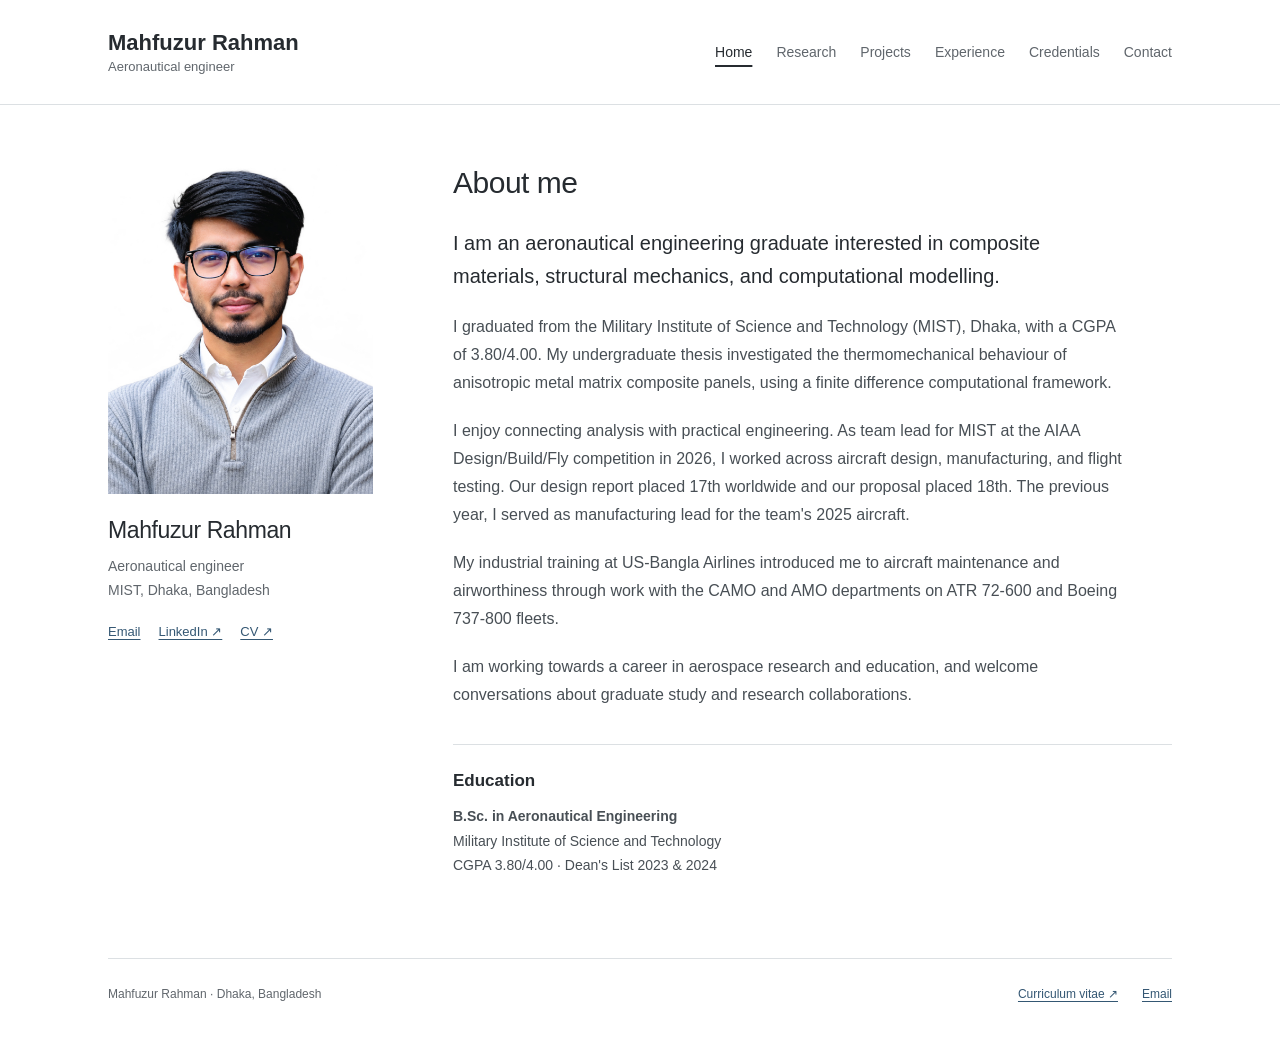
==== commit 7e9bfd6b: "Add files via upload" ====
--- a/index.html
+++ b/index.html
@@ -1,1091 +1,3 @@
-<!DOCTYPE html>
-<html lang="en">
-<head>
-  <meta charset="UTF-8" />
-  <meta name="viewport" content="width=device-width, initial-scale=1.0" />
-  <meta name="description" content="Mahfuzur Rahman — Aeronautical Engineer specialising in computational structural mechanics, composite materials, and aerospace structures." />
-  <title>Mahfuzur Rahman — Aeronautical Engineer</title>
-  <style>
-    /* ─── TOKENS ─── */
-    :root {
-      --bg:      #080b11;
-      --surface: #0d1119;
-      --card:    #111827;
-      --card2:   #161f30;
-      --border:  #1c2d45;
-      --border2: #243355;
-      --accent:  #4f9eff;
-      --accent2: #7c6ef7;
-      --green:   #34d058;
-      --orange:  #f59e0b;
-      --red:     #f87171;
-      --text:    #dce8f5;
-      --muted:   #7a90aa;
-      --dim:     #3d5470;
-      --font:    'Segoe UI', system-ui, -apple-system, sans-serif;
-    }
-    *, *::before, *::after { box-sizing: border-box; margin: 0; padding: 0; }
-    html { scroll-behavior: smooth; font-size: 16px; }
-    body { font-family: var(--font); background: var(--bg); color: var(--text); line-height: 1.75; overflow-x: hidden; cursor: none; }
-    a { color: inherit; text-decoration: none; }
-    ul { list-style: none; }
-    img { max-width: 100%; display: block; }
-    ::-webkit-scrollbar { width: 5px; }
-    ::-webkit-scrollbar-track { background: var(--bg); }
-    ::-webkit-scrollbar-thumb { background: var(--border2); border-radius: 3px; }
-
-    /* ─── CANVAS STARFIELD ─── */
-    #starfield { position: fixed; inset: 0; z-index: 0; pointer-events: none; }
-
-    /* ─── CUSTOM CURSOR ─── */
-    #cur-dot { position: fixed; width: 8px; height: 8px; background: var(--accent); border-radius: 50%; pointer-events: none; z-index: 9999; transform: translate(-50%,-50%); transition: width .15s, height .15s, background .15s; }
-    #cur-ring { position: fixed; width: 32px; height: 32px; border: 1.5px solid rgba(79,158,255,.5); border-radius: 50%; pointer-events: none; z-index: 9998; transform: translate(-50%,-50%); transition: width .2s, height .2s, border-color .2s; }
-    body.cursor-hover #cur-dot { width: 12px; height: 12px; background: var(--accent2); }
-    body.cursor-hover #cur-ring { width: 44px; height: 44px; border-color: rgba(124,110,247,.6); }
-
-    /* ─── HAMBURGER ─── */
-    .hamburger { display: none; flex-direction: column; gap: 5px; cursor: pointer; padding: 4px; background: none; border: none; }
-    .hamburger span { display: block; width: 22px; height: 2px; background: var(--text); border-radius: 2px; transition: transform .3s, opacity .3s; }
-    .hamburger.open span:nth-child(1) { transform: translateY(7px) rotate(45deg); }
-    .hamburger.open span:nth-child(2) { transform: scaleX(0); opacity: 0; }
-    .hamburger.open span:nth-child(3) { transform: translateY(-7px) rotate(-45deg); }
-
-    /* ─── NAV ─── */
-    #nav {
-      position: fixed; top: 0; left: 0; right: 0; z-index: 500;
-      height: 58px; display: flex; align-items: center; justify-content: space-between;
-      padding: 0 2rem; background: transparent;
-      border-bottom: 1px solid transparent;
-      transition: background .3s, border-color .3s, backdrop-filter .3s;
-    }
-    #nav.scrolled { background: rgba(8,11,17,.88); border-color: rgba(28,45,69,.6); backdrop-filter: blur(18px); }
-    .nav-logo { font-weight: 800; font-size: 1rem; letter-spacing: .3px; color: var(--text); }
-    .nav-logo span { color: var(--accent); }
-    .nav-links { display: flex; gap: 1.8rem; }
-    .nav-links a { font-size: .82rem; font-weight: 500; color: var(--muted); transition: color .2s; letter-spacing: .3px; }
-    .nav-links a:hover { color: var(--accent); }
-    .nav-cta {
-      display: inline-flex; align-items: center; gap: 6px;
-      background: var(--accent); color: #050810;
-      padding: 6px 16px; border-radius: 6px;
-      font-size: .8rem; font-weight: 700; transition: opacity .2s;
-    }
-    .nav-cta:hover { opacity: .88; }
-    @media (max-width: 680px) {
-      .nav-links { display: none; flex-direction: column; gap: 1rem; position: absolute; top: 58px; left: 0; right: 0; background: var(--surface); border-bottom: 1px solid var(--border); padding: 1.2rem 2rem; }
-      .nav-links.open { display: flex; }
-      .hamburger { display: flex; }
-      .nav-cta { display: none; }
-    }
-
-    /* ─── FADE-UP REVEAL ─── */
-    .reveal { opacity: 0; transform: translateY(30px); transition: opacity .7s ease, transform .7s ease; }
-    .reveal.visible { opacity: 1; transform: translateY(0); }
-    @media (prefers-reduced-motion: reduce) { .reveal { opacity: 1; transform: none; transition: none; } }
-
-    /* ─── HERO ─── */
-    #hero {
-      min-height: 100vh; display: flex; flex-direction: column;
-      justify-content: center; padding: 120px 2rem 80px;
-      max-width: 960px; margin: 0 auto; position: relative; z-index: 1;
-    }
-
-    /* spinning ring around photo */
-    .photo-ring-wrap { position: relative; width: 160px; height: 160px; margin-bottom: 2rem; }
-    .photo-ring-wrap::before {
-      content: ''; position: absolute; inset: -5px; border-radius: 50%;
-      background: conic-gradient(var(--accent), var(--accent2), transparent, var(--accent));
-      animation: spin 4s linear infinite;
-    }
-    @keyframes spin { to { transform: rotate(360deg); } }
-    .photo-ring-wrap img { position: relative; width: 160px; height: 160px; border-radius: 50%; object-fit: cover; object-position: center top; border: 4px solid var(--bg); z-index: 1; }
-    @media (prefers-reduced-motion: reduce) { .photo-ring-wrap::before { animation: none; } }
-
-    .hero-top { display: flex; align-items: center; gap: 2.5rem; flex-wrap: wrap; margin-bottom: 1.6rem; }
-    .hero-top-text {}
-
-    .hero-status {
-      display: inline-flex; align-items: center; gap: 8px;
-      background: rgba(52,208,88,.08); border: 1px solid rgba(52,208,88,.22);
-      border-radius: 100px; padding: 5px 14px;
-      font-size: .78rem; font-weight: 600; color: var(--green);
-      margin-bottom: 1rem; width: fit-content;
-    }
-    .pulse-dot { width: 7px; height: 7px; border-radius: 50%; background: var(--green); animation: pulseDot 2s infinite; }
-    @keyframes pulseDot {
-      0%,100% { transform: scale(1); opacity: 1; box-shadow: 0 0 0 0 rgba(52,208,88,.6); }
-      50% { transform: scale(1.3); opacity: .6; box-shadow: 0 0 0 6px rgba(52,208,88,0); }
-    }
-    @media (prefers-reduced-motion: reduce) { .pulse-dot { animation: none; } }
-
-    .hero-name { font-size: clamp(2.2rem,5vw,3.5rem); font-weight: 800; line-height: 1.1; letter-spacing: -1px; margin-bottom: .3rem; }
-    .hero-role { font-size: clamp(.95rem,2vw,1.25rem); font-weight: 300; color: var(--muted); letter-spacing: .4px; margin-bottom: .5rem; }
-    .hero-role strong { color: var(--accent); font-weight: 600; }
-    .hero-loc { font-size: .82rem; color: var(--dim); }
-
-    .hero-statement {
-      font-size: clamp(.9rem,1.6vw,1.02rem); color: var(--muted);
-      max-width: 680px; line-height: 1.9; margin-bottom: 2rem;
-      border-left: 2px solid var(--border2); padding-left: 1.2rem;
-    }
-    .hero-statement strong { color: var(--text); font-weight: 600; }
-
-    /* ─── STAT TABS ─── */
-    .stat-tabs { display: flex; flex-wrap: wrap; gap: .6rem; margin-bottom: 2rem; }
-    .stat-tab {
-      background: var(--card); border: 1px solid var(--border);
-      border-radius: 10px; padding: .75rem 1.1rem;
-      display: flex; flex-direction: column; align-items: center;
-      min-width: 90px; transition: border-color .2s, transform .25s;
-      cursor: default;
-    }
-    .stat-tab:hover { border-color: var(--border2); transform: translateY(-3px); }
-    .stat-num { font-size: 1.45rem; font-weight: 800; color: var(--accent); line-height: 1; }
-    .stat-label { font-size: .68rem; color: var(--muted); text-align: center; margin-top: 4px; text-transform: uppercase; letter-spacing: .8px; }
-
-    .hero-tags { display: flex; flex-wrap: wrap; gap: .45rem; margin-bottom: 2rem; }
-    .hero-tag { background: var(--card); border: 1px solid var(--border); border-radius: 5px; padding: 4px 11px; font-size: .79rem; color: var(--muted); font-weight: 500; }
-    .hero-tag.hi { border-color: rgba(79,158,255,.3); color: var(--accent); background: rgba(79,158,255,.06); }
-
-    .hero-actions { display: flex; flex-wrap: wrap; gap: .75rem; margin-bottom: 2.5rem; }
-    .btn { display: inline-flex; align-items: center; gap: 7px; padding: 10px 20px; border-radius: 7px; font-size: .87rem; font-weight: 600; transition: all .18s; }
-    .btn-primary { background: var(--accent); color: #050810; }
-    .btn-primary:hover { filter: brightness(1.1); transform: translateY(-1px); }
-    .btn-ghost { background: transparent; color: var(--text); border: 1px solid var(--border2); }
-    .btn-ghost:hover { border-color: var(--accent); color: var(--accent); transform: translateY(-1px); }
-
-    .hero-affils { display: flex; align-items: center; gap: 1rem; flex-wrap: wrap; padding-top: 1.8rem; border-top: 1px solid var(--border); }
-    .hero-affils-label { font-size: .72rem; text-transform: uppercase; letter-spacing: 1.5px; color: var(--dim); font-weight: 600; }
-    .affil-pill { background: var(--card); border: 1px solid var(--border); border-radius: 5px; padding: 4px 12px; font-size: .78rem; color: var(--muted); }
-
-    /* floating scroll arrow */
-    .scroll-arrow { display: flex; flex-direction: column; align-items: center; gap: 4px; position: absolute; bottom: 2.2rem; left: 50%; transform: translateX(-50%); animation: floatArrow 2s ease-in-out infinite; opacity: .5; }
-    .scroll-arrow span { font-size: .7rem; letter-spacing: 1.5px; text-transform: uppercase; color: var(--muted); }
-    .scroll-arrow svg { color: var(--muted); }
-    @keyframes floatArrow { 0%,100% { transform: translateX(-50%) translateY(0); } 50% { transform: translateX(-50%) translateY(6px); } }
-    @media (prefers-reduced-motion: reduce) { .scroll-arrow { animation: none; } }
-
-    /* ─── SECTION ─── */
-    .section { max-width: 960px; margin: 0 auto; padding: 4.5rem 2rem; border-top: 1px solid rgba(28,45,69,.4); position: relative; z-index: 1; }
-    .section-eyebrow { font-size: .72rem; text-transform: uppercase; letter-spacing: 2px; color: var(--accent); font-weight: 700; margin-bottom: .4rem; }
-    .section-title { font-size: clamp(1.4rem,3vw,1.9rem); font-weight: 800; letter-spacing: -.5px; margin-bottom: .5rem; }
-    .section-rule { width: 40px; height: 2.5px; background: linear-gradient(90deg,var(--accent),var(--accent2)); border-radius: 2px; margin-bottom: 2rem; }
-    .section-sub { font-size: .92rem; color: var(--muted); max-width: 560px; margin-bottom: 2rem; line-height: 1.85; }
-    @media (max-width: 640px) { .section { padding: 3rem 1.2rem; } }
-
-    /* ─── ABOUT ─── */
-    .about-grid { display: grid; grid-template-columns: 1fr 280px; gap: 3rem; align-items: start; }
-    @media (max-width: 700px) { .about-grid { grid-template-columns: 1fr; } }
-    .about-body { font-size: .93rem; color: var(--muted); line-height: 1.9; }
-    .about-body p + p { margin-top: 1rem; }
-    .about-body strong { color: var(--text); font-weight: 600; }
-    .about-links { display: flex; flex-direction: column; gap: .5rem; margin-top: 1.5rem; }
-    .about-link { display: inline-flex; align-items: center; gap: 9px; font-size: .85rem; color: var(--muted); transition: color .2s; }
-    .about-link:hover { color: var(--accent); }
-    .about-card { background: var(--card); border: 1px solid var(--border); border-radius: 12px; overflow: hidden; }
-    .about-card img { width: 100%; aspect-ratio: 1/1; object-fit: cover; object-position: center top; display: block; }
-    .about-card-body { padding: 1rem; }
-    .about-card-name { font-weight: 700; font-size: .95rem; }
-    .about-card-role { font-size: .8rem; color: var(--muted); margin-bottom: .8rem; }
-    .about-card-item { font-size: .78rem; color: var(--muted); padding: 4px 0; border-bottom: 1px solid rgba(28,45,69,.5); display: flex; justify-content: space-between; }
-    .about-card-item:last-child { border-bottom: none; }
-    .about-card-item span:last-child { color: var(--text); font-weight: 500; text-align: right; }
-
-    /* ─── INTERESTS ─── */
-    .interests-grid { display: grid; grid-template-columns: repeat(auto-fill,minmax(240px,1fr)); gap: 1rem; }
-    .interest-card { background: var(--card); border: 1px solid var(--border); border-radius: 10px; padding: 1.4rem; transition: border-color .2s, transform .25s; }
-    .interest-card:hover { border-color: var(--border2); transform: translateY(-3px); }
-    .interest-icon { font-size: 1.5rem; margin-bottom: .6rem; }
-    .interest-title { font-size: .93rem; font-weight: 700; margin-bottom: .35rem; }
-    .interest-desc { font-size: .82rem; color: var(--muted); line-height: 1.7; }
-
-    /* ─── PROJECT CARDS ─── */
-    .project-card { background: var(--card); border: 1px solid var(--border); border-radius: 12px; padding: 1.8rem; margin-bottom: 1.2rem; position: relative; overflow: hidden; transition: border-color .2s, transform .25s; }
-    .project-card:hover { border-color: var(--border2); transform: translateY(-3px); }
-    .project-card::before { content: ''; position: absolute; top: 0; left: 0; right: 0; height: 2.5px; background: linear-gradient(90deg,var(--accent),var(--accent2)); transform: scaleX(0); transform-origin: left; transition: transform .35s; }
-    .project-card:hover::before { transform: scaleX(1); }
-    .project-card.thesis-card { border-color: var(--border2); background: linear-gradient(160deg,var(--card) 0%,#131c2e 100%); }
-    .project-card.thesis-card::before { transform: scaleX(0.5); opacity: .6; }
-    .project-card.thesis-card:hover::before { transform: scaleX(1); opacity: 1; }
-
-    .project-meta { display: flex; align-items: center; gap: .6rem; flex-wrap: wrap; margin-bottom: .7rem; }
-    .status-badge { display: inline-flex; align-items: center; gap: 5px; border-radius: 100px; padding: 2px 10px; font-size: .73rem; font-weight: 700; letter-spacing: .3px; }
-    .status-badge.active { background: rgba(52,208,88,.1); border: 1px solid rgba(52,208,88,.25); color: var(--green); }
-    .status-badge.complete { background: rgba(79,158,255,.1); border: 1px solid rgba(79,158,255,.25); color: var(--accent); }
-    .status-badge.competition { background: rgba(245,158,11,.1); border: 1px solid rgba(245,158,11,.25); color: var(--orange); }
-    .meta-sep { color: var(--dim); }
-    .meta-year { font-size: .78rem; color: var(--dim); font-weight: 500; }
-    .project-title { font-size: 1.05rem; font-weight: 700; margin-bottom: .4rem; }
-    .project-role { font-size: .82rem; color: var(--accent); font-weight: 600; margin-bottom: .75rem; }
-    .project-desc { font-size: .9rem; color: var(--muted); line-height: 1.85; margin-bottom: 1rem; }
-    .project-desc strong { color: var(--text); font-weight: 600; }
-    .tag-row { display: flex; flex-wrap: wrap; gap: .4rem; }
-    .tag { background: var(--card2); border: 1px solid var(--border); border-radius: 4px; padding: 2px 9px; font-size: .76rem; color: var(--muted); }
-    .proj-link { display: inline-flex; align-items: center; gap: 5px; color: var(--accent); font-size: .82rem; font-weight: 600; margin-top: 1rem; transition: gap .15s; }
-    .proj-link:hover { gap: 9px; }
-
-    .thesis-blocks { display: flex; flex-direction: column; gap: .7rem; margin: 1rem 0; }
-    .thesis-block { display: flex; gap: .9rem; align-items: flex-start; background: var(--card2); border: 1px solid var(--border); border-radius: 7px; padding: .7rem 1rem; }
-    .tblock-label { font-size: .68rem; font-weight: 800; text-transform: uppercase; letter-spacing: 1.2px; color: var(--accent); min-width: 56px; padding-top: 2px; flex-shrink: 0; }
-    .tblock-text { font-size: .87rem; color: var(--muted); line-height: 1.75; }
-    .tblock-text strong { color: var(--text); }
-    .thesis-figs { display: grid; grid-template-columns: 1fr 1fr; gap: 1rem; margin-top: 1.2rem; }
-    @media (max-width: 600px) { .thesis-figs { grid-template-columns: 1fr; } }
-    .thesis-fig { background: var(--card2); border: 1px solid var(--border); border-radius: 8px; overflow: hidden; cursor: zoom-in; }
-    .thesis-fig img { width: 100%; display: block; background: #fff; transition: transform .3s; }
-    .thesis-fig:hover img { transform: scale(1.02); }
-    .thesis-fig figcaption { font-size: .72rem; color: var(--dim); padding: .5rem .75rem; line-height: 1.5; border-top: 1px solid var(--border); }
-
-    /* ─── SKILLS ─── */
-    .skills-grid { display: grid; grid-template-columns: repeat(auto-fill,minmax(200px,1fr)); gap: 1rem; }
-    .skill-block { background: var(--card); border: 1px solid var(--border); border-radius: 10px; padding: 1.2rem; transition: border-color .2s, transform .25s; }
-    .skill-block:hover { border-color: var(--border2); transform: translateY(-3px); }
-    .skill-block h4 { font-size: .72rem; text-transform: uppercase; letter-spacing: 1.2px; color: var(--accent); font-weight: 700; margin-bottom: .75rem; }
-    .skill-chips { display: flex; flex-wrap: wrap; gap: 5px; }
-    .chip { background: var(--card2); border: 1px solid var(--border); border-radius: 4px; padding: 3px 9px; font-size: .79rem; color: var(--text); }
-
-    /* ─── CERTIFICATIONS ─── */
-    .certs-grid { display: grid; grid-template-columns: repeat(auto-fill,minmax(260px,1fr)); gap: 1rem; }
-    .cert-card { background: var(--card); border: 1px solid var(--border); border-radius: 12px; padding: 1.4rem; display: flex; flex-direction: column; gap: .8rem; transition: border-color .2s, transform .25s; position: relative; overflow: hidden; }
-    .cert-card:hover { border-color: var(--border2); transform: translateY(-3px); }
-    .cert-card::before { content: ''; position: absolute; top: 0; left: 0; right: 0; height: 2.5px; background: linear-gradient(90deg,var(--accent),var(--accent2)); transform: scaleX(0); transform-origin: left; transition: transform .35s; }
-    .cert-card:hover::before { transform: scaleX(1); }
-    .cert-icon { width: 40px; height: 40px; border-radius: 10px; background: var(--card2); border: 1px solid var(--border); display: flex; align-items: center; justify-content: center; font-size: 1.3rem; }
-    .cert-title { font-size: .95rem; font-weight: 700; }
-    .cert-org { font-size: .8rem; color: var(--accent); font-weight: 600; }
-    .cert-desc { font-size: .82rem; color: var(--muted); line-height: 1.65; flex: 1; }
-    .cert-actions { display: flex; gap: .5rem; flex-wrap: wrap; }
-    .cert-btn {
-      display: inline-flex; align-items: center; gap: 5px;
-      padding: 6px 14px; border-radius: 6px; font-size: .78rem; font-weight: 600;
-      border: 1px solid var(--border2); color: var(--muted);
-      transition: all .18s; background: transparent;
-      cursor: pointer;
-    }
-    .cert-btn:hover { border-color: var(--accent); color: var(--accent); }
-    .cert-btn.primary { background: rgba(79,158,255,.1); border-color: rgba(79,158,255,.35); color: var(--accent); }
-    .cert-btn.primary:hover { background: rgba(79,158,255,.2); }
-
-    /* ─── TIMELINE ─── */
-    .timeline { position: relative; padding-left: 1.4rem; }
-    .timeline::before { content: ''; position: absolute; left: 0; top: 8px; bottom: 0; width: 1px; background: var(--border); }
-    .tl-item { position: relative; padding-left: 1.8rem; margin-bottom: 2.4rem; }
-    .tl-dot { position: absolute; left: -1.4rem; top: 6px; width: 10px; height: 10px; border-radius: 50%; background: var(--accent); border: 2px solid var(--bg); box-shadow: 0 0 0 2px var(--accent); }
-    .tl-dot.dim { background: var(--dim); box-shadow: 0 0 0 2px var(--dim); }
-    .tl-date { font-size: .75rem; font-weight: 600; color: var(--accent); text-transform: uppercase; letter-spacing: .8px; margin-bottom: .2rem; }
-    .tl-title { font-size: 1rem; font-weight: 700; }
-    .tl-org { font-size: .85rem; color: var(--muted); margin-bottom: .7rem; }
-    .tl-body { font-size: .88rem; color: var(--muted); }
-    .tl-body li { position: relative; padding-left: 1rem; margin-top: .3rem; }
-    .tl-body li::before { content: '·'; position: absolute; left: 0; color: var(--accent); font-weight: 700; }
-
-    /* ─── HONOURS ─── */
-    .honours-grid { display: grid; grid-template-columns: repeat(auto-fill,minmax(260px,1fr)); gap: 1rem; }
-    .honour-card { background: var(--card); border: 1px solid var(--border); border-radius: 10px; padding: 1.3rem; display: flex; gap: 1rem; align-items: flex-start; transition: border-color .2s, transform .25s; }
-    .honour-card:hover { border-color: var(--border2); transform: translateY(-3px); }
-    .honour-icon { width: 36px; height: 36px; border-radius: 8px; background: var(--card2); border: 1px solid var(--border); display: flex; align-items: center; justify-content: center; font-size: 1.1rem; flex-shrink: 0; }
-    .honour-title { font-size: .9rem; font-weight: 700; margin-bottom: .2rem; }
-    .honour-org { font-size: .78rem; color: var(--accent); font-weight: 600; margin-bottom: .3rem; }
-    .honour-desc { font-size: .8rem; color: var(--muted); line-height: 1.6; }
-
-    /* ─── CONTACT ─── */
-    .contact-wrap { background: var(--card); border: 1px solid var(--border); border-radius: 14px; padding: 3rem 2rem; text-align: center; }
-    .contact-available { display: inline-flex; align-items: center; gap: 8px; background: rgba(52,208,88,.08); border: 1px solid rgba(52,208,88,.22); border-radius: 100px; padding: 5px 14px; font-size: .78rem; font-weight: 600; color: var(--green); margin-bottom: 1.4rem; }
-    .contact-title { font-size: 1.5rem; font-weight: 800; margin-bottom: .7rem; }
-    .contact-sub { font-size: .92rem; color: var(--muted); max-width: 440px; margin: 0 auto 2rem; }
-    .contact-email { display: inline-flex; align-items: center; gap: 8px; background: var(--accent); color: #050810; padding: 12px 24px; border-radius: 8px; font-size: .9rem; font-weight: 700; transition: filter .2s; }
-    .contact-email:hover { filter: brightness(1.1); }
-    .contact-links-row { display: flex; justify-content: center; flex-wrap: wrap; gap: .8rem; margin-top: 1.6rem; }
-    .clink { display: inline-flex; align-items: center; gap: 7px; background: var(--surface); border: 1px solid var(--border); border-radius: 7px; padding: 9px 18px; font-size: .85rem; font-weight: 500; color: var(--muted); transition: all .18s; }
-    .clink:hover { border-color: var(--accent); color: var(--accent); transform: translateY(-1px); }
-
-    /* ─── LIGHTBOX ─── */
-    #lightbox { position: fixed; inset: 0; z-index: 9000; background: rgba(0,0,0,.88); display: none; align-items: center; justify-content: center; padding: 2rem; animation: lbFadeIn .18s ease; }
-    #lightbox.open { display: flex; }
-    @keyframes lbFadeIn { from { opacity: 0; } to { opacity: 1; } }
-    #lightbox img { max-width: 90vw; max-height: 85vh; border-radius: 8px; animation: lbZoomIn .2s ease; box-shadow: 0 20px 60px rgba(0,0,0,.6); }
-    @keyframes lbZoomIn { from { transform: scale(.94); opacity: 0; } to { transform: scale(1); opacity: 1; } }
-    #lb-close { position: absolute; top: 1.2rem; right: 1.5rem; font-size: 1.8rem; color: var(--muted); cursor: pointer; background: none; border: none; transition: color .2s; line-height: 1; }
-    #lb-close:hover { color: var(--text); }
-    #lb-caption { position: absolute; bottom: 1.5rem; left: 50%; transform: translateX(-50%); background: rgba(0,0,0,.7); color: var(--muted); font-size: .78rem; padding: .4rem 1rem; border-radius: 100px; white-space: nowrap; }
-
-    /* ─── FOOTER ─── */
-    footer { text-align: center; padding: 2.5rem 2rem; color: var(--dim); font-size: .8rem; border-top: 1px solid rgba(28,45,69,.4); position: relative; z-index: 1; }
-    footer span { color: var(--muted); }
-  </style>
-</head>
-<body>
-
-<!-- STARFIELD -->
-<canvas id="starfield"></canvas>
-
-<!-- CUSTOM CURSOR -->
-<div id="cur-dot"></div>
-<div id="cur-ring"></div>
-
-<!-- LIGHTBOX -->
-<div id="lightbox" role="dialog" aria-modal="true">
-  <button id="lb-close" aria-label="Close">✕</button>
-  <img id="lb-img" src="" alt="" />
-  <div id="lb-caption"></div>
-</div>
-
-<!-- ══ NAV ══ -->
-<nav id="nav">
-  <div class="nav-logo">Mahfuzur <span>Rahman</span></div>
-  <ul class="nav-links" id="nav-links">
-    <li><a href="#about">About</a></li>
-    <li><a href="#interests">Research</a></li>
-    <li><a href="#projects">Projects</a></li>
-    <li><a href="#skills">Skills</a></li>
-    <li><a href="#certifications">Certificates</a></li>
-    <li><a href="#experience">Experience</a></li>
-    <li><a href="#honours">Honours</a></li>
-    <li><a href="#contact">Contact</a></li>
-  </ul>
-  <a class="nav-cta" href="assets/docs/CV_Mahfuzur_Rahman.pdf" target="_blank">View CV ↗</a>
-  <button class="hamburger" id="hamburger" aria-label="Toggle menu">
-    <span></span><span></span><span></span>
-  </button>
-</nav>
-
-<!-- ══ HERO ══ -->
-<section id="hero">
-  <!-- Spinning photo ring -->
-  <div class="photo-ring-wrap reveal">
-    <img src="IMG_6833.PNG" alt="Mahfuzur Rahman" />
-  </div>
-
-  <div class="hero-top reveal">
-    <div class="hero-top-text">
-      <div class="hero-status">
-        <span class="pulse-dot"></span>
-        Available for Research &amp; Graduate Opportunities
-      </div>
-      <h1 class="hero-name">Mahfuzur Rahman</h1>
-      <p class="hero-role">Graduate <strong>Aeronautical Engineer</strong></p>
-      <p class="hero-loc">📍 Dhaka, Bangladesh &nbsp;·&nbsp; MIST, B.Sc. Aeronautical Eng. &nbsp;·&nbsp; CGPA 3.80 / 4.00</p>
-    </div>
-  </div>
-
-  <p class="hero-statement reveal">
-    I'm drawn to how structures behave at their limits, how
-    <strong>composite materials carry load and accumulate damage</strong>,
-    how <strong>thermal gradients drive failure</strong> in aerospace components,
-    and how <strong>computational solvers</strong> can be built from first principles
-    to predict both. My work sits at the intersection of materials science,
-    structural mechanics, and numerical methods, exactly where the hard aerospace problems live.
-  </p>
-
-  <!-- Animated stat counters -->
-  <div class="stat-tabs reveal" id="stat-tabs">
-    <div class="stat-tab">
-      <span class="stat-num" data-target="3.80" data-decimals="2">0</span>
-      <span class="stat-label">CGPA</span>
-    </div>
-    <div class="stat-tab">
-      <span class="stat-num" data-target="2" data-suffix="">0</span>
-      <span class="stat-label">AIAA DBF<br>Competitions</span>
-    </div>
-    <div class="stat-tab">
-      <span class="stat-num" data-target="17" data-suffix="th">0</span>
-      <span class="stat-label">Worldwide<br>Design Report</span>
-    </div>
-    <div class="stat-tab">
-      <span class="stat-num" data-prefix="1st" data-static="true">1st</span>
-      <span class="stat-label">in Asia<br>Flight Mission</span>
-    </div>
-    <div class="stat-tab">
-      <span class="stat-num" data-target="5" data-suffix="+">0</span>
-      <span class="stat-label">Certifications</span>
-    </div>
-  </div>
-
-  <div class="hero-tags reveal">
-    <span class="hero-tag hi">Composite Mechanics</span>
-    <span class="hero-tag hi">Computational Structural Analysis</span>
-    <span class="hero-tag hi">Aerospace Structures</span>
-    <span class="hero-tag">MATLAB · Python · ANSYS · ABAQUS</span>
-    <span class="hero-tag">FEM · FDM · Numerical Methods</span>
-    <span class="hero-tag">AIAA DBF · UAV Design</span>
-  </div>
-
-  <div class="hero-actions reveal">
-    <a class="btn btn-primary" href="#interests">↓ Research Interests</a>
-    <a class="btn btn-ghost" href="assets/docs/CV_Mahfuzur_Rahman.pdf" target="_blank">📄 Preview CV</a>
-    <a class="btn btn-ghost" href="https://www.linkedin.com/in/mahfuzur-rahman022/" target="_blank">LinkedIn ↗</a>
-    <a class="btn btn-ghost" href="https://github.com/mahfuzur-rahman22" target="_blank">GitHub ↗</a>
-  </div>
-
-  <div class="hero-affils reveal">
-    <span class="hero-affils-label">Affiliations</span>
-    <span class="affil-pill">MIST · B.Sc. Aeronautical Eng.</span>
-    <span class="affil-pill">AIAA Student Member</span>
-    <span class="affil-pill">MAAC · VP Administration</span>
-    <span class="affil-pill">Dept. Representative · AE, MIST</span>
-    <span class="affil-pill">Dean's List ×2</span>
-  </div>
-
-  <div class="scroll-arrow">
-    <span>Scroll</span>
-    <svg width="16" height="16" viewBox="0 0 24 24" fill="none" stroke="currentColor" stroke-width="2"><path d="M12 5v14M5 12l7 7 7-7"/></svg>
-  </div>
-</section>
-
-<!-- ══ ABOUT ══ -->
-<section class="section" id="about">
-  <p class="section-eyebrow">Background</p>
-  <h2 class="section-title reveal">About Me</h2>
-  <div class="section-rule reveal"></div>
-
-  <div class="about-grid">
-    <div class="reveal">
-      <div class="about-body">
-        <p>
-          I'm a graduate in <strong>Aeronautical Engineering</strong> from the
-          Military Institute of Science and Technology (MIST), Dhaka with CGPA
-          <strong>3.80/4.00</strong>, MIST Dean's List 2023 &amp; 2024, and MIST
-          Merit Scholarship Spring 2025 (3rd in class). My academic work has focused
-          on the structural and mechanical behaviour of aerospace materials,
-          culminating in an undergraduate thesis on thermo-mechanical analysis
-          of anisotropic composite panels.
-        </p>
-        <p>
-          I've applied that knowledge hands-on, leading the MIST team at the
-          <strong>AIAA Design/Build/Fly Competition</strong> across two
-          international cycles in Wichita and Tucson, managing the full
-          design–fabrication–flight pipeline. In 2025 we ranked
-          <strong>1st in Asia for Total Flight Mission Score</strong>; in 2026
-          I led as Team Lead, achieving <strong>17th worldwide in Design Report</strong>.
-        </p>
-        <p>
-          I completed industrial training at <strong>US-Bangla Airlines Ltd.</strong>
-          within CAMO and AMO departments on ATR 72-600 and Boeing 737-800 fleets,
-          grounded exposure to airworthiness and structural integrity in operational aviation.
-        </p>
-        <p>
-          I'm working towards a career in <strong>aerospace research and education</strong>,
-          with particular interest in computational modelling of composite and
-          multi-material structures. If any of this resonates, I'd welcome a conversation.
-        </p>
-      </div>
-      <div class="about-links">
-        <a class="about-link" href="mailto:mahfuzurrahmanmahir03@gmail.com">✉ mahfuzurrahmanmahir03@gmail.com</a>
-        <a class="about-link" href="tel:+8801886756372">📞 +880 1886-756372</a>
-        <a class="about-link" href="https://www.linkedin.com/in/mahfuzur-rahman022/" target="_blank">in linkedin.com/in/mahfuzur-rahman022</a>
-        <a class="about-link" href="https://github.com/mahfuzur-rahman22" target="_blank">⌥ github.com/mahfuzur-rahman22</a>
-        <a class="about-link">📍 Mirpur-12, Dhaka, Bangladesh</a>
-      </div>
-    </div>
-
-    <div class="reveal">
-      <div class="about-card">
-        <img src="IMG_6833.PNG" alt="Mahfuzur Rahman" />
-        <div class="about-card-body">
-          <div class="about-card-name">Mahfuzur Rahman</div>
-          <div class="about-card-role">Graduate Aeronautical Engineer</div>
-          <div class="about-card-item"><span>Degree</span><span>B.Sc. Aeronautical Eng.</span></div>
-          <div class="about-card-item"><span>Institution</span><span>MIST, Dhaka</span></div>
-          <div class="about-card-item"><span>CGPA</span><span>3.80 / 4.00</span></div>
-          <div class="about-card-item"><span>Thesis</span><span>MMC Thermo-Mechanics</span></div>
-          <div class="about-card-item"><span>Supervisor</span><span>Dr. S. R. Ahmed, BUET</span></div>
-          <div class="about-card-item"><span>English</span><span>C1 Advanced (EF SET)</span></div>
-        </div>
-      </div>
-    </div>
-  </div>
-</section>
-
-<!-- ══ RESEARCH INTERESTS ══ -->
-<section class="section" id="interests">
-  <p class="section-eyebrow">What I Work On</p>
-  <h2 class="section-title reveal">Research Interests</h2>
-  <div class="section-rule reveal"></div>
-  <p class="section-sub reveal">
-    The problems that pull me are ones where material behaviour, structural
-    mechanics, and computational modelling intersect, particularly in
-    aerospace contexts where getting it wrong is not an option.
-  </p>
-  <div class="interests-grid">
-    <div class="interest-card reveal">
-      <div class="interest-icon">🧱</div>
-      <div class="interest-title">Composite &amp; Multi-Material Structures</div>
-      <div class="interest-desc">How fibre-reinforced and metal matrix composites carry load, accumulate damage, and fail, especially under combined loading conditions representative of real aerospace service environments.</div>
-    </div>
-    <div class="interest-card reveal">
-      <div class="interest-icon">🌡️</div>
-      <div class="interest-title">Thermo-Mechanical Coupling</div>
-      <div class="interest-desc">The interaction between thermal gradients and mechanical stress fields in anisotropic materials, a critical design challenge for structures in high-temperature aerospace and propulsion applications.</div>
-    </div>
-    <div class="interest-card reveal">
-      <div class="interest-icon">💻</div>
-      <div class="interest-title">Computational Structural Mechanics</div>
-      <div class="interest-desc">Building finite difference and finite element frameworks, writing numerical solvers in MATLAB and Python, validating against FEA tools such as ANSYS and ABAQUS — to study problems that resist closed-form solutions.</div>
-    </div>
-    <div class="interest-card reveal">
-      <div class="interest-icon">✈️</div>
-      <div class="interest-title">Aerospace Structural Design</div>
-      <div class="interest-desc">Applying structural and aerodynamic analysis to real airframe design, balancing weight, stiffness, and strength in competition and research-grade aircraft from concept through physical build.</div>
-    </div>
-    <div class="interest-card reveal">
-      <div class="interest-icon">🚁</div>
-      <div class="interest-title">Fixed-Wing UAV Design</div>
-      <div class="interest-desc">Aerodynamic design, structural sizing, and manufacturing of fixed-wing UAVs, integrating XFLR5, AVL, and composite fabrication techniques in competition and research contexts.</div>
-    </div>
-    <div class="interest-card reveal">
-      <div class="interest-icon">🔬</div>
-      <div class="interest-title">CFD &amp; Numerical Flow Modelling</div>
-      <div class="interest-desc">Computational fluid dynamics and numerical modelling of aerospace flow fields, understanding how airflows interact with structural surfaces under varying flight conditions.</div>
-    </div>
-  </div>
-</section>
-
-<!-- ══ PROJECTS ══ -->
-<section class="section" id="projects">
-  <p class="section-eyebrow">Selected Work</p>
-  <h2 class="section-title reveal">Projects</h2>
-  <div class="section-rule reveal"></div>
-
-  <!-- Thesis -->
-  <div class="project-card thesis-card reveal">
-    <div class="project-meta">
-      <span class="status-badge complete">✓ Thesis Complete</span>
-      <span class="meta-sep">·</span>
-      <span class="meta-year">2025 – 2026</span>
-    </div>
-    <div class="project-title">Thermomechanical Behaviour of Anisotropic Metal Matrix Composite Panels</div>
-    <div class="project-role">Undergraduate Thesis &nbsp;·&nbsp; Supervisor: Prof. Dr. Shaikh Reaz Ahmed, Dept. of Mechanical Engineering, BUET</div>
-
-    <div class="thesis-blocks">
-      <div class="thesis-block">
-        <span class="tblock-label">Problem</span>
-        <span class="tblock-text">How do thermal stress fields develop and concentrate in anisotropic Metal Matrix Composite (MMC) panels under combined thermo-mechanical loading — and where are failure-prone zones most likely to form?</span>
-      </div>
-      <div class="thesis-block">
-        <span class="tblock-label">Method</span>
-        <span class="tblock-text">Built a <strong>displacement-function-based finite-difference computational framework</strong> in MATLAB to solve the coupled thermoelastic field (stress, displacement, temperature) across orthotropic composite panel geometries under prescribed boundary conditions.</span>
-      </div>
-      <div class="thesis-block">
-        <span class="tblock-label">Outcome</span>
-        <span class="tblock-text">Solver accuracy exceeds ABAQUS FEM benchmarks under equivalent boundary conditions. Characterised stress concentration zones as functions of fibre volume fraction and temperature level — validated against ANSYS thermal–structural simulations.</span>
-      </div>
-    </div>
-
-    <div class="thesis-figs">
-      <figure class="thesis-fig" data-lightbox="assets/img/fig_validation.png" data-caption="FDM vs. ABAQUS validation — axial stress σₓₓ along normalised plate width">
-        <img src="assets/img/fig_validation.png" alt="FDM vs ABAQUS validation" loading="lazy" />
-        <figcaption>FDM vs. ABAQUS validation; axial stress σ<sub>xx</sub> along normalised plate width</figcaption>
-      </figure>
-      <figure class="thesis-fig" data-lightbox="assets/img/fig_stress.png" data-caption="Lateral & shear stress at mid-length for five temperature levels">
-        <img src="assets/img/fig_stress.png" alt="Stress distributions" loading="lazy" />
-        <figcaption>Lateral &amp; shear stress distributions at mid-length for five temperature levels</figcaption>
-      </figure>
-    </div>
-
-    <div class="tag-row" style="margin-top:1.2rem;">
-      <span class="tag">MATLAB</span>
-      <span class="tag">Finite Difference Method</span>
-      <span class="tag">Metal Matrix Composites</span>
-      <span class="tag">Thermal Stress Analysis</span>
-      <span class="tag">ANSYS Validation</span>
-      <span class="tag">Anisotropic Materials</span>
-      <span class="tag">Displacement-Function Approach</span>
-    </div>
-
-    <div style="margin-top:1.4rem;">
-      <a class="btn btn-primary" href="assets/docs/Mahfuzur_Rahman_Thesis.pdf" target="_blank" style="font-size:.85rem;padding:9px 18px;">
-        📄 Preview Thesis (PDF)
-      </a>
-    </div>
-  </div>
-
-  <!-- DBF 2026 -->
-  <div class="project-card reveal">
-    <div class="project-meta">
-      <span class="status-badge competition">🏆 Competition · Team Lead</span>
-      <span class="meta-sep">·</span>
-      <span class="meta-year">2025 – 2026</span>
-    </div>
-    <div class="project-title">Project HeisenBird — AIAA Design/Build/Fly 2026</div>
-    <div class="project-role">Team Lead · Wichita, Kansas, USA · 58th Worldwide Overall · 17th Worldwide Design Report (1st Asia) · 18th Worldwide Proposal</div>
-    <div class="project-desc">
-      Led the full engineering lifecycle of a competition UAV (Banner Towing Bush Plane theme) —
-      from aerodynamic sizing in XFLR5 and AVL through structural design in SolidWorks,
-      composite fabrication, and flight testing. Directed a 42-member team and authored the
-      internationally peer-evaluated <strong>Proposal and Design Reports</strong>, both placing
-      in the global top 20.
-    </div>
-    <div class="tag-row">
-      <span class="tag">XFLR5</span><span class="tag">AVL</span><span class="tag">SolidWorks</span>
-      <span class="tag">Composite Fabrication</span><span class="tag">Aerodynamic Design</span>
-      <span class="tag">Structural Sizing</span><span class="tag">Team Leadership</span>
-    </div>
-    <a class="proj-link" href="https://www.linkedin.com/in/mahfuzur-rahman022/details/projects/" target="_blank">View on LinkedIn →</a>
-  </div>
-
-  <!-- DBF 2025 -->
-  <div class="project-card reveal">
-    <div class="project-meta">
-      <span class="status-badge competition">🥇 Competition · Manufacturing Lead</span>
-      <span class="meta-sep">·</span>
-      <span class="meta-year">2024 – 2025</span>
-    </div>
-    <div class="project-title">AIAA Design/Build/Fly 2025 — Akashtori 2.0</div>
-    <div class="project-role">Manufacturing Lead &amp; Flyoff Member · Tucson, Arizona, USA · 1st in Asia — Flight Mission · 39th Worldwide Overall</div>
-    <div class="project-desc">
-      Managed the composite manufacturing workflow — glass-fibre vacuum-bag layup, rib
-      fabrication, and structural assembly — ensuring all airframe components met dimensional
-      and weight budget requirements. Supported aerodynamic analysis in XFLR5 and AVL;
-      performed structural assessments in ANSYS and ABAQUS for wing spar and fuselage
-      under critical load cases. Served as Flyoff Member on competition day in Tucson —
-      the team's <strong>flight performance ranked 1st across all Asian teams</strong>.
-    </div>
-    <div class="tag-row">
-      <span class="tag">Composite Fabrication</span><span class="tag">Vacuum-Bag Layup</span>
-      <span class="tag">ANSYS / ABAQUS</span><span class="tag">XFLR5</span>
-      <span class="tag">Structural Assembly</span><span class="tag">Flight Operations</span>
-    </div>
-  </div>
-</section>
-
-<!-- ══ SKILLS ══ -->
-<section class="section" id="skills">
-  <p class="section-eyebrow">Technical Profile</p>
-  <h2 class="section-title reveal">Skills &amp; Tools</h2>
-  <div class="section-rule reveal"></div>
-  <div class="skills-grid">
-    <div class="skill-block reveal">
-      <h4>Programming</h4>
-      <div class="skill-chips">
-        <span class="chip">Python</span>
-        <span class="chip">MATLAB</span>
-        <span class="chip">C</span>
-      </div>
-    </div>
-    <div class="skill-block reveal">
-      <h4>Simulation &amp; CAD</h4>
-      <div class="skill-chips">
-        <span class="chip">ANSYS</span>
-        <span class="chip">ABAQUS</span>
-        <span class="chip">SolidWorks</span>
-        <span class="chip">XFLR5</span>
-        <span class="chip">AVL</span>
-      </div>
-    </div>
-    <div class="skill-block reveal">
-      <h4>Numerical Methods</h4>
-      <div class="skill-chips">
-        <span class="chip">Finite Difference Method</span>
-        <span class="chip">Finite Element Method</span>
-        <span class="chip">Numerical Analysis</span>
-      </div>
-    </div>
-    <div class="skill-block reveal">
-      <h4>Mechanics</h4>
-      <div class="skill-chips">
-        <span class="chip">Composite Mechanics</span>
-        <span class="chip">Thermal Stress Analysis</span>
-        <span class="chip">Structural Analysis</span>
-        <span class="chip">Applied Aerodynamics</span>
-      </div>
-    </div>
-    <div class="skill-block reveal">
-      <h4>Manufacturing</h4>
-      <div class="skill-chips">
-        <span class="chip">Composite Fabrication</span>
-        <span class="chip">Vacuum-Bag Layup</span>
-        <span class="chip">Glass-Fibre Laminate</span>
-        <span class="chip">Structural Assembly</span>
-      </div>
-    </div>
-    <div class="skill-block reveal">
-      <h4>Aviation &amp; MRO</h4>
-      <div class="skill-chips">
-        <span class="chip">CAMO / AMO</span>
-        <span class="chip">NDT</span>
-        <span class="chip">MEL / MCC</span>
-        <span class="chip">SMS / SRM</span>
-        <span class="chip">Airworthiness Directives</span>
-      </div>
-    </div>
-    <div class="skill-block reveal">
-      <h4>Documentation</h4>
-      <div class="skill-chips">
-        <span class="chip">LaTeX</span>
-        <span class="chip">Technical Report Writing</span>
-        <span class="chip">Microsoft Office</span>
-      </div>
-    </div>
-    <div class="skill-block reveal">
-      <h4>Languages</h4>
-      <div class="skill-chips">
-        <span class="chip">Bangla (Native)</span>
-        <span class="chip">English (C1 Advanced)</span>
-      </div>
-    </div>
-  </div>
-</section>
-
-<!-- ══ CERTIFICATIONS ══ -->
-<section class="section" id="certifications">
-  <p class="section-eyebrow">Credentials</p>
-  <h2 class="section-title reveal">Certifications</h2>
-  <div class="section-rule reveal"></div>
-  <p class="section-sub reveal">Verified credentials across engineering tools, language proficiency, and applied computing.</p>
-
-  <div class="certs-grid">
-
-    <div class="cert-card reveal">
-      <div class="cert-icon">🐍</div>
-      <div class="cert-title">Python</div>
-      <div class="cert-org">Kaggle</div>
-      <div class="cert-desc">Fundamentals of Python programming — data structures, control flow, functions — as applied to data analysis workflows.</div>
-      <div class="cert-actions">
-        <a class="cert-btn primary" href="assets/img/cert_python.png" target="_blank">🔍 Preview Certificate</a>
-      </div>
-    </div>
-
-    <div class="cert-card reveal">
-      <div class="cert-icon">🤖</div>
-      <div class="cert-title">Prompt Engineering for Everyone</div>
-      <div class="cert-org">Cognitive Class (IBM)</div>
-      <div class="cert-desc">Principles of effective prompt design for large language models — structured querying, chain-of-thought reasoning, and applied AI workflows.</div>
-      <div class="cert-actions">
-        <a class="cert-btn primary" href="assets/docs/cert_prompt_engineering.pdf" target="_blank">🔍 Preview Certificate</a>
-      </div>
-    </div>
-
-    <div class="cert-card reveal">
-      <div class="cert-icon">📊</div>
-      <div class="cert-title">MATLAB Onramp</div>
-      <div class="cert-org">MathWorks</div>
-      <div class="cert-desc">Proficiency in MATLAB fundamentals — arrays, scripts, functions, and visualisation — with application to engineering computation.</div>
-      <div class="cert-actions">
-        <a class="cert-btn primary" href="assets/docs/cert_matlab.pdf" target="_blank">🔍 Preview Certificate</a>
-      </div>
-    </div>
-
-    <div class="cert-card reveal">
-      <div class="cert-icon">⚙️</div>
-      <div class="cert-title">Simulink Onramp</div>
-      <div class="cert-org">MathWorks</div>
-      <div class="cert-desc">Model-based design using Simulink — block diagrams, simulation, and system modelling for engineering dynamic systems.</div>
-      <div class="cert-actions">
-        <a class="cert-btn primary" href="assets/docs/cert_simulink.pdf" target="_blank">🔍 Preview Certificate</a>
-      </div>
-    </div>
-
-    <div class="cert-card reveal">
-      <div class="cert-icon">🌐</div>
-      <div class="cert-title">EF SET English Certificate — C1 Advanced</div>
-      <div class="cert-org">EF Standard English Test (CEFR)</div>
-      <div class="cert-desc">C1 Advanced proficiency on the Common European Framework of Reference — full professional working proficiency in English.</div>
-      <div class="cert-actions">
-        <a class="cert-btn primary" href="assets/docs/cert_efset.pdf" target="_blank">🔍 Preview Certificate</a>
-      </div>
-    </div>
-
-  </div>
-</section>
-
-<!-- ══ EXPERIENCE ══ -->
-<section class="section" id="experience">
-  <p class="section-eyebrow">Career</p>
-  <h2 class="section-title reveal">Experience</h2>
-  <div class="section-rule reveal"></div>
-  <div class="timeline">
-
-    <div class="tl-item reveal">
-      <div class="tl-dot"></div>
-      <div class="tl-date">May 2025 – Jun 2025</div>
-      <div class="tl-title">Industrial Trainee — Aeronautical Engineer</div>
-      <div class="tl-org">US-Bangla Airlines Ltd. · CAMO &amp; AMO Departments</div>
-      <ul class="tl-body">
-        <li>Reviewed Airworthiness Directives (ADs), MEL, MCC, and PPC documentation for ATR 72-600 and Boeing 737-800 fleets.</li>
-        <li>Observed NDT procedures and SRM documentation; gained exposure to SMS processes within a Part-145 approved environment.</li>
-      </ul>
-    </div>
-
-    <div class="tl-item reveal">
-      <div class="tl-dot"></div>
-      <div class="tl-date">Jul 2025 – Jun 2026</div>
-      <div class="tl-title">Department Representative — Aeronautical Engineering</div>
-      <div class="tl-org">MIST · Directorate of Student Welfare</div>
-      <ul class="tl-body">
-        <li>Elected formal liaison between the AE student body and the Head of Department — academic scheduling, curriculum feedback, and co-curricular coordination.</li>
-      </ul>
-    </div>
-
-    <div class="tl-item reveal">
-      <div class="tl-dot"></div>
-      <div class="tl-date">Jun 2025 – Jun 2026</div>
-      <div class="tl-title">Vice President — Administration</div>
-      <div class="tl-org">MIST Aeronautics and Astronautics Club (MAAC)</div>
-      <ul class="tl-body">
-        <li>Supervised administrative operations; coordinated inter-departmental correspondence and the annual national aeromodelling competition.</li>
-        <li>Previously: Executive – Administration (Sep 2024 – Jun 2025) and Event Manager (May 2023 – Sep 2024).</li>
-      </ul>
-    </div>
-
-    <div class="tl-item reveal">
-      <div class="tl-dot dim"></div>
-      <div class="tl-date">Jun 2024 – Jun 2025</div>
-      <div class="tl-title">Director of Event Management</div>
-      <div class="tl-org">MIST Drama and Film Society (MDFS)</div>
-      <ul class="tl-body">
-        <li>Oversaw planning and execution of theatrical and film-screening events; managed a 20-member event crew.</li>
-      </ul>
-    </div>
-
-  </div>
-</section>
-
-<!-- ══ HONOURS ══ -->
-<section class="section" id="honours">
-  <p class="section-eyebrow">Recognition</p>
-  <h2 class="section-title reveal">Honours &amp; Awards</h2>
-  <div class="section-rule reveal"></div>
-  <div class="honours-grid">
-
-    <div class="honour-card reveal">
-      <div class="honour-icon">🎓</div>
-      <div class="honour-body">
-        <div class="honour-title">Dean's List of Honour — 2023 &amp; 2024</div>
-        <div class="honour-org">Military Institute of Science and Technology</div>
-        <div class="honour-desc">CGPA 3.80 / 4.00 — awarded for GPA exceeding 3.75 in each academic year.</div>
-      </div>
-    </div>
-
-    <div class="honour-card reveal">
-      <div class="honour-icon">🏛️</div>
-      <div class="honour-body">
-        <div class="honour-title">MIST Merit Scholarship — Spring 2025</div>
-        <div class="honour-org">Military Institute of Science and Technology</div>
-        <div class="honour-desc">Ranked 3rd in class based on academic performance.</div>
-      </div>
-    </div>
-
-    <div class="honour-card reveal">
-      <div class="honour-icon">🌍</div>
-      <div class="honour-body">
-        <div class="honour-title">17th Worldwide — Design Report (AIAA DBF 2026)</div>
-        <div class="honour-org">AIAA · 1st in Asia</div>
-        <div class="honour-desc">Out of 175 competing universities worldwide, Wichita, Kansas.</div>
-      </div>
-    </div>
-
-    <div class="honour-card reveal">
-      <div class="honour-icon">🥇</div>
-      <div class="honour-body">
-        <div class="honour-title">1st in Asia — Flight Mission Score (AIAA DBF 2025)</div>
-        <div class="honour-org">AIAA · 39th Worldwide Overall</div>
-        <div class="honour-desc">Out of 112 competing universities worldwide, Tucson, Arizona.</div>
-      </div>
-    </div>
-
-    <div class="honour-card reveal">
-      <div class="honour-icon">📜</div>
-      <div class="honour-body">
-        <div class="honour-title">Board Scholarship (Talentpool) — SSC 2019</div>
-        <div class="honour-org">Chittagong Education Board · GPA 5.00 / 5.00</div>
-        <div class="honour-desc">Chittagong Collegiate School.</div>
-      </div>
-    </div>
-
-    <div class="honour-card reveal">
-      <div class="honour-icon">📜</div>
-      <div class="honour-body">
-        <div class="honour-title">Board Scholarship (General) — HSC 2021</div>
-        <div class="honour-org">Chittagong Education Board · GPA 5.00 / 5.00</div>
-        <div class="honour-desc">Chittagong College.</div>
-      </div>
-    </div>
-
-  </div>
-</section>
-
-<!-- ══ CONTACT ══ -->
-<section class="section" id="contact">
-  <div class="contact-wrap reveal">
-    <div class="contact-available">
-      <span class="pulse-dot"></span>
-      Available for Research Opportunities &amp; Graduate Applications
-    </div>
-    <h2 class="contact-title">Let's Connect</h2>
-    <p class="contact-sub">
-      Open to research collaborations, graduate programme discussions,
-      and conversations about aerospace structures and computational mechanics.
-    </p>
-    <a class="contact-email" href="mailto:mahfuzurrahmanmahir03@gmail.com">
-      ✉ mahfuzurrahmanmahir03@gmail.com
-    </a>
-    <div class="contact-links-row">
-      <a class="clink" href="https://www.linkedin.com/in/mahfuzur-rahman022/" target="_blank">
-        <svg width="14" height="14" fill="currentColor" viewBox="0 0 24 24"><path d="M20.45 20.45h-3.56v-5.57c0-1.33-.03-3.04-1.85-3.04-1.85 0-2.13 1.44-2.13 2.94v5.67H9.35V9h3.41v1.56h.05c.48-.9 1.63-1.85 3.35-1.85 3.58 0 4.24 2.36 4.24 5.43v6.31zM5.34 7.43a2.07 2.07 0 1 1 0-4.14 2.07 2.07 0 0 1 0 4.14zM7.12 20.45H3.56V9h3.56v11.45zM22.22 0H1.77C.79 0 .77 1.73v20.54C0 23.23.79 24 1.77 24h20.45C23.2 24 24 23.23 24 22.27V1.73C24 .77 23.2 0 22.22 0z"/></svg>
-        LinkedIn
-      </a>
-      <a class="clink" href="https://github.com/mahfuzur-rahman22" target="_blank">
-        <svg width="14" height="14" fill="currentColor" viewBox="0 0 24 24"><path d="M12 .3a12 12 0 0 0-3.79 23.4c.6.1.82-.26.82-.58v-2.02c-3.34.72-4.04-1.61-4.04-1.61-.55-1.39-1.34-1.76-1.34-1.76-1.09-.74.08-.73.08-.73 1.2.08 1.84 1.24 1.84 1.24 1.07 1.83 2.8 1.3 3.49 1 .1-.78.42-1.31.76-1.61-2.67-.3-5.47-1.33-5.47-5.93 0-1.31.47-2.38 1.24-3.22-.14-.3-.54-1.52.1-3.18 0 0 1.01-.32 3.3 1.23a11.5 11.5 0 0 1 6 0c2.29-1.55 3.3-1.23 3.3-1.23.65 1.66.24 2.88.12 3.18.77.84 1.23 1.91 1.23 3.22 0 4.61-2.81 5.63-5.48 5.92.43.37.81 1.1.81 2.22v3.29c0 .32.22.69.83.57A12 12 0 0 0 12 .3z"/></svg>
-        GitHub
-      </a>
-      <a class="clink" href="assets/docs/CV_Mahfuzur_Rahman.pdf" target="_blank">
-        📄 Preview CV (PDF)
-      </a>
-      <a class="clink" style="cursor:default;">📍 Dhaka, Bangladesh</a>
-    </div>
-  </div>
-</section>
-
-<footer>
-  <span>Mahfuzur Rahman</span> · Aeronautical Engineer · MIST, Dhaka ·
-  <a href="mailto:mahfuzurrahmanmahir03@gmail.com" style="color:var(--muted);">mahfuzurrahmanmahir03@gmail.com</a>
-</footer>
-
-<script>
-(function() {
-  const reduced = window.matchMedia('(prefers-reduced-motion: reduce)').matches;
-
-  /* ── STARFIELD ── */
-  const canvas = document.getElementById('starfield');
-  const ctx = canvas.getContext('2d');
-  let stars = [];
-
-  function resizeCanvas() {
-    canvas.width  = window.innerWidth;
-    canvas.height = window.innerHeight;
-  }
-
-  function initStars() {
-    stars = [];
-    const count = Math.floor((canvas.width * canvas.height) / 8000);
-    for (let i = 0; i < count; i++) {
-      stars.push({
-        x:     Math.random() * canvas.width,
-        y:     Math.random() * canvas.height,
-        r:     Math.random() * 1.3 + 0.2,
-        alpha: Math.random(),
-        speed: Math.random() * 0.004 + 0.001,
-        phase: Math.random() * Math.PI * 2
-      });
-    }
-  }
-
-  function drawStars(t) {
-    ctx.clearRect(0, 0, canvas.width, canvas.height);
-    stars.forEach(s => {
-      const a = reduced ? 0.35 : 0.2 + 0.6 * (0.5 + 0.5 * Math.sin(s.phase + t * s.speed));
-      ctx.beginPath();
-      ctx.arc(s.x, s.y, s.r, 0, Math.PI * 2);
-      ctx.fillStyle = `rgba(180,210,255,${a})`;
-      ctx.fill();
-    });
-  }
-
-  resizeCanvas(); initStars();
-  window.addEventListener('resize', () => { resizeCanvas(); initStars(); });
-
-  if (!reduced) {
-    (function loop(t) { drawStars(t); requestAnimationFrame(loop); })(0);
-  } else {
-    drawStars(0);
-  }
-
-  /* ── CUSTOM CURSOR ── */
-  const dot  = document.getElementById('cur-dot');
-  const ring = document.getElementById('cur-ring');
-  let rx = 0, ry = 0, mx = 0, my = 0;
-
-  if (!reduced) {
-    document.addEventListener('mousemove', e => { mx = e.clientX; my = e.clientY; dot.style.left = mx+'px'; dot.style.top = my+'px'; });
-    (function lerpRing() {
-      rx += (mx - rx) * 0.12;
-      ry += (my - ry) * 0.12;
-      ring.style.left = rx+'px'; ring.style.top = ry+'px';
-      requestAnimationFrame(lerpRing);
-    })();
-    document.querySelectorAll('a,button,.cert-card,.interest-card,.project-card,.honour-card,.stat-tab,.thesis-fig').forEach(el => {
-      el.addEventListener('mouseenter', () => document.body.classList.add('cursor-hover'));
-      el.addEventListener('mouseleave', () => document.body.classList.remove('cursor-hover'));
-    });
-  } else {
-    dot.style.display = 'none';
-    ring.style.display = 'none';
-    document.body.style.cursor = 'auto';
-  }
-
-  /* ── NAV SCROLL ── */
-  const nav = document.getElementById('nav');
-  window.addEventListener('scroll', () => {
-    nav.classList.toggle('scrolled', window.scrollY > 30);
-  }, { passive: true });
-
-  /* ── HAMBURGER ── */
-  const ham  = document.getElementById('hamburger');
-  const navL = document.getElementById('nav-links');
-  ham.addEventListener('click', () => {
-    ham.classList.toggle('open');
-    navL.classList.toggle('open');
-  });
-  navL.querySelectorAll('a').forEach(a => a.addEventListener('click', () => {
-    ham.classList.remove('open'); navL.classList.remove('open');
-  }));
-
-  /* ── SCROLL REVEAL ── */
-  const io = new IntersectionObserver(entries => {
-    entries.forEach(e => { if (e.isIntersecting) { e.target.classList.add('visible'); io.unobserve(e.target); } });
-  }, { threshold: 0.12 });
-  document.querySelectorAll('.reveal').forEach(el => io.observe(el));
-
-  /* ── STAT COUNTERS ── */
-  function animateCounter(el) {
-    if (el.dataset.static) return;
-    const target   = parseFloat(el.dataset.target);
-    const decimals = parseInt(el.dataset.decimals || 0);
-    const suffix   = el.dataset.suffix || '';
-    const duration = 1600;
-    const start    = performance.now();
-    if (reduced) { el.textContent = target.toFixed(decimals) + suffix; return; }
-    (function tick(now) {
-      const p = Math.min((now - start) / duration, 1);
-      const ease = 1 - Math.pow(1 - p, 3);
-      const val  = target * ease;
-      el.textContent = val.toFixed(decimals) + suffix;
-      if (p < 1) requestAnimationFrame(tick);
-    })(start);
-  }
-
-  const statIO = new IntersectionObserver(entries => {
-    entries.forEach(e => {
-      if (e.isIntersecting) {
-        e.target.querySelectorAll('.stat-num[data-target]').forEach(animateCounter);
-        statIO.unobserve(e.target);
-      }
-    });
-  }, { threshold: 0.3 });
-  const tabs = document.getElementById('stat-tabs');
-  if (tabs) statIO.observe(tabs);
-
-  /* ── LIGHTBOX ── */
-  const lb      = document.getElementById('lightbox');
-  const lbImg   = document.getElementById('lb-img');
-  const lbCap   = document.getElementById('lb-caption');
-  const lbClose = document.getElementById('lb-close');
-
-  document.querySelectorAll('[data-lightbox]').forEach(el => {
-    el.addEventListener('click', () => {
-      lbImg.src = el.dataset.lightbox;
-      lbImg.alt = el.dataset.caption || '';
-      lbCap.textContent = el.dataset.caption || '';
-      lb.classList.add('open');
-      document.body.style.overflow = 'hidden';
-    });
-  });
-  function closeLb() { lb.classList.remove('open'); document.body.style.overflow = ''; }
-  lbClose.addEventListener('click', closeLb);
-  lb.addEventListener('click', e => { if (e.target === lb) closeLb(); });
-  document.addEventListener('keydown', e => { if (e.key === 'Escape') closeLb(); });
-
-})();
-</script>
-</body>
-</html>
+<!DOCTYPE html>
+<html lang="en"><head><meta charset="UTF-8"><meta name="viewport" content="width=device-width, initial-scale=1"><meta name="description" content="Mahfuzur Rahman — Home. Aeronautical engineering, composite materials, and computational mechanics."><title>Home | Mahfuzur Rahman</title><link rel="stylesheet" href="assets/portfolio.css"></head>
+<body><a class="skip-link" href="#main">Skip to content</a><header><div class="header-inner"><a class="nav-logo" href="index.html">Mahfuzur Rahman<span>Aeronautical engineer</span></a><button class="hamburger" id="hamburger" aria-label="Open navigation" aria-expanded="false" aria-controls="nav-links"><span></span><span></span><span></span></button><nav aria-label="Main navigation"><ul class="nav-links" id="nav-links"><li><a href="index.html" aria-current="page">Home</a></li><li><a href="research.html">Research</a></li><li><a href="projects.html">Projects</a></li><li><a href="experience.html">Experience</a></li><li><a href="credentials.html">Credentials</a></li><li><a href="contact.html">Contact</a></li></ul></nav></div></header><main id="main"><div class="home-layout"><aside class="profile"><img src="Mahfuz.jpg" alt="Mahfuzur Rahman" width="500" height="625" fetchpriority="high"><h1>Mahfuzur Rahman</h1><p>Aeronautical engineer<br>MIST, Dhaka, Bangladesh</p><div class="profile-links"><a href="mailto:mahfuzurrahmanmahir03@gmail.com">Email</a><a href="https://www.linkedin.com/in/mahfuzur-rahman022/" target="_blank" rel="noopener">LinkedIn ↗</a><a href="assets/docs/CV_Mahfuzur_Rahman.pdf" target="_blank" rel="noopener">CV ↗</a></div></aside><article class="introduction"><h2>About me</h2><p class="lead">I am an aeronautical engineering graduate interested in composite materials, structural mechanics, and computational modelling.</p><p>I graduated from the Military Institute of Science and Technology (MIST), Dhaka, with a CGPA of 3.80/4.00. My undergraduate thesis investigated the thermomechanical behaviour of anisotropic metal matrix composite panels, using a finite difference computational framework.</p><p>I enjoy connecting analysis with practical engineering. As team lead for MIST at the AIAA Design/Build/Fly competition in 2026, I worked across aircraft design, manufacturing, and flight testing. Our design report placed 17th worldwide and our proposal placed 18th. The previous year, I served as manufacturing lead for the team's 2025 aircraft.</p><p>My industrial training at US-Bangla Airlines introduced me to aircraft maintenance and airworthiness through work with the CAMO and AMO departments on ATR 72-600 and Boeing 737-800 fleets.</p><p>I am working towards a career in aerospace research and education, and welcome conversations about graduate study and research collaborations.</p><div class="education-note"><h3>Education</h3><p><strong>B.Sc. in Aeronautical Engineering</strong><br>Military Institute of Science and Technology<br>CGPA 3.80/4.00 · Dean's List 2023 &amp; 2024</p></div></article></div></main><footer><span>Mahfuzur Rahman · Dhaka, Bangladesh</span><a href="assets/docs/CV_Mahfuzur_Rahman.pdf" target="_blank" rel="noopener">Curriculum vitae ↗</a><a href="mailto:mahfuzurrahmanmahir03@gmail.com">Email</a></footer><div id="lightbox" role="dialog" aria-modal="true" aria-label="Research figure preview"><button id="lb-close" aria-label="Close">×</button><img id="lb-img" alt=""><div id="lb-caption"></div></div><script src="assets/portfolio.js" defer></script></body></html>
--- a/assets/portfolio.css
+++ b/assets/portfolio.css
@@ -0,0 +1,14 @@
+:root{--ink:#262b30;--muted:#60666c;--link:#345773;--line:#dce0e3;--paper:#fff;--soft:#f5f6f7}
+*{box-sizing:border-box}html{scroll-padding-top:100px}body{margin:0;background:var(--paper);color:var(--ink);font-family:Arial,Helvetica,sans-serif;font-size:16px;line-height:1.75}a{color:var(--link);text-decoration:underline;text-underline-offset:3px}a:hover{color:#142f44}a:focus-visible,button:focus-visible,[tabindex]:focus-visible{outline:3px solid #59798f;outline-offset:5px}img{display:block;max-width:100%}button,a{touch-action:manipulation}h1,h2,h3,p,figure{margin:0}h1,h2,h3{line-height:1.3}h2{font-size:30px;font-weight:500;letter-spacing:-.5px}h3{font-size:19px;font-weight:600}p+p{margin-top:20px}.skip-link{position:fixed;top:-80px;left:16px;z-index:1000;background:white;padding:12px}.skip-link:focus{top:8px}
+header{background:white;border-bottom:1px solid var(--line);position:sticky;top:0;z-index:50}.header-inner{max-width:1120px;margin:auto;display:flex;align-items:center;justify-content:space-between;gap:35px;min-height:104px;padding:20px 28px}.nav-logo{font-size:22px;font-weight:600;color:var(--ink);text-decoration:none;line-height:1.4;white-space:nowrap}.nav-logo span{display:block;font-size:13px;font-weight:400;color:var(--muted)}.nav-links{list-style:none;display:flex;gap:24px;margin:0;padding:0}.nav-links a{display:block;color:var(--muted);text-decoration:none;font-size:14px;padding:12px 0}.nav-links a:hover,.nav-links a[aria-current]{color:var(--ink);text-decoration:underline;text-underline-offset:8px;text-decoration-thickness:2px}.hamburger{display:none;border:1px solid var(--line);background:white;border-radius:2px;width:44px;height:44px;padding:10px;cursor:pointer}.hamburger span{display:block;background:var(--ink);height:2px;margin:4px 0}
+main{max-width:1064px;padding:58px 0 80px;margin:0 auto;min-height:70vh}.home-layout{display:grid;grid-template-columns:265px 1fr;gap:80px}.profile img{width:265px;height:331px;object-fit:cover;object-position:center top}.profile h1{font-size:23px;margin-top:22px;font-weight:500;letter-spacing:-.4px}.profile p{font-size:14px;color:var(--muted);margin-top:8px}.profile-links{display:flex;gap:18px;margin-top:18px;font-size:13px}.introduction h2{margin-bottom:25px}.introduction p{color:#484f55;max-width:670px}.introduction .lead{font-size:20px;line-height:1.65;color:var(--ink)}.education-note{margin-top:35px;padding-top:25px;border-top:1px solid var(--line)}.education-note h3{margin-bottom:12px;font-size:17px}.education-note p{font-size:14px}
+.section+.section{margin-top:60px;padding-top:45px;border-top:1px solid var(--line)}.section-eyebrow{display:none}.section-title{margin-bottom:20px}.section-rule{display:none}.section-sub{color:var(--muted);max-width:780px;margin-bottom:32px}.interests-grid{display:grid;grid-template-columns:1fr 1fr;gap:30px 45px}.interest-icon,.cert-icon,.honour-icon{display:none}.interest-title{margin-bottom:9px}.interest-desc{font-size:15px;color:var(--muted)}.skills-grid{display:grid;grid-template-columns:repeat(3,1fr);gap:28px}.skill-block h3{font-size:15px;margin-bottom:10px}.skill-chips,.tag-row{display:flex;flex-wrap:wrap;gap:6px}.chip,.tag{background:var(--soft);padding:3px 9px;font-size:12px;color:#525b62}.project-card{padding:32px 0;border-top:1px solid var(--line)}.project-card:first-of-type{border-top:0;padding-top:4px}.project-meta{font-size:12px;color:var(--muted);display:flex;gap:12px;align-items:center}.project-title{font-size:25px;font-weight:500;margin:12px 0}.project-role{font-size:13px;color:var(--muted);margin-bottom:20px}.project-desc{color:#484f55;margin-bottom:20px;max-width:900px}.thesis-blocks{display:grid;gap:16px;margin:22px 0}.thesis-block{display:grid;grid-template-columns:90px 1fr;gap:20px}.tblock-label{font-size:12px;font-weight:600;color:var(--ink)}.tblock-text{font-size:15px;color:var(--muted)}.thesis-figs{display:grid;grid-template-columns:1fr 1fr;gap:24px;margin:25px 0}.thesis-fig{border:1px solid var(--line);cursor:zoom-in;align-self:start}.thesis-fig img{width:100%}.thesis-fig figcaption{padding:10px 14px;font-size:12px;color:var(--muted);border-top:1px solid var(--line)}.btn{display:inline-block;font-size:14px;padding:10px 0!important;color:var(--link)}.proj-link{display:inline-block;margin-top:20px;font-size:14px}.report-links{display:grid;grid-template-columns:1fr 1fr;gap:22px;margin-top:26px}.report-link{display:flex;flex-direction:column;text-decoration:none;border:1px solid var(--line);padding:20px;gap:8px}.report-link:hover{border-color:#7b91a2;background:#fafbfc}.report-link>span{font-size:11px;color:var(--muted)}.report-link strong{font-size:17px;font-weight:500;text-decoration:underline;text-underline-offset:3px}.report-link small{color:var(--muted);font-size:12px}
+.timeline{max-width:850px}.tl-item{padding:25px 0;border-bottom:1px solid var(--line)}.tl-item:first-child{padding-top:0}.tl-date{font-size:12px;color:var(--muted);margin-bottom:10px}.tl-title{font-size:22px;font-weight:500}.tl-org{font-size:14px;color:var(--muted);margin-top:7px}.tl-body{padding-left:20px;color:#484f55;font-size:15px;margin:15px 0 0}.tl-body li+li{margin-top:8px}.certs-grid,.honours-grid{display:grid;grid-template-columns:1fr 1fr;gap:32px}.cert-card,.honour-card{border-top:1px solid var(--line);padding-top:24px}.cert-title,.honour-title{font-size:19px;margin-bottom:8px}.cert-org,.honour-org{font-size:13px;color:var(--muted)}.cert-desc,.honour-desc{font-size:14px;color:var(--muted);margin:12px 0}.cert-actions{margin-top:15px}.cert-btn{font-size:14px;display:inline-block;padding:8px 0}.contact-wrap{max-width:760px}.contact-available{font-size:13px;color:var(--muted);margin-bottom:20px}.contact-title{font-size:30px;font-weight:500;margin-bottom:20px}.contact-sub{color:#484f55;margin-bottom:28px}.contact-email{font-size:18px;overflow-wrap:anywhere}.contact-links-row{display:flex;flex-wrap:wrap;gap:24px;margin-top:25px;font-size:14px}.clink{display:inline-block}.contact-wrap .pulse-dot{display:none}footer{max-width:1064px;margin:0 auto;padding:25px 0 35px;border-top:1px solid var(--line);display:flex;gap:24px;align-items:center;font-size:12px;color:var(--muted)}footer span{margin-right:auto}
+#lightbox{position:fixed;inset:0;background:#15191fed;z-index:100;display:none;align-items:center;justify-content:center;padding:55px 20px 80px}#lightbox.open{display:flex}#lightbox img{max-width:95vw;max-height:78vh;object-fit:contain}#lb-close{position:absolute;top:12px;right:18px;width:44px;height:44px;color:white;background:none;border:0;font-size:32px;cursor:pointer}#lb-caption{position:absolute;bottom:20px;color:white;max-width:90vw;text-align:center;font-size:13px}
+@media(max-width:1150px){main,footer{margin-left:5vw;margin-right:5vw}.nav-links{gap:18px}.header-inner{padding-left:5vw;padding-right:5vw}.home-layout{gap:50px}}
+@media(max-width:900px){.nav-links{gap:14px}.nav-links a{font-size:13px}.nav-logo{font-size:20px}.header-inner{gap:22px}.home-layout{grid-template-columns:220px 1fr;gap:35px}.profile img{width:220px;height:275px}.introduction .lead{font-size:18px}}
+@media(max-width:760px){.header-inner{min-height:85px;position:relative}.hamburger{display:block;margin-left:auto;flex-shrink:0}.header-inner nav{position:absolute;top:100%;left:0;right:0}.nav-links{display:none;background:white;border-bottom:1px solid var(--line);padding:12px 5vw 20px;max-height:calc(100dvh - 85px);overflow:auto}.nav-links.open{display:block}.nav-links a{padding:12px 0;font-size:16px}.home-layout{grid-template-columns:1fr;gap:35px}.profile{display:grid;grid-template-columns:125px 1fr;column-gap:22px;align-content:start}.profile img{grid-column:1;grid-row:1/4;width:125px;height:156px}.profile h1{font-size:23px;margin-top:9px}.profile p{font-size:13px}.profile-links{gap:14px;margin-top:10px;font-size:12px}main{padding-top:35px;padding-bottom:50px}.introduction h2{font-size:27px}.introduction .lead{font-size:19px}.introduction p{font-size:15px}.interests-grid,.certs-grid,.honours-grid,.skills-grid{grid-template-columns:1fr}.thesis-figs,.report-links{grid-template-columns:1fr}.thesis-block{grid-template-columns:1fr;gap:5px}.project-title{font-size:23px}.contact-email{font-size:15px}footer{flex-wrap:wrap;gap:14px}footer span{width:100%}.section-title{font-size:27px}}
+@media(max-width:360px){.profile{grid-template-columns:100px 1fr;gap:16px}.profile img{width:100px;height:125px}.profile h1{font-size:20px}.profile-links{gap:10px}}
+@media(prefers-reduced-motion:reduce){html{scroll-behavior:auto}*{transition:none!important;animation:none!important}}
+.section-title,.contact-title{font-size:30px;font-weight:500;letter-spacing:-.5px}
+@media(max-width:760px){.section-title,.contact-title{font-size:27px}}
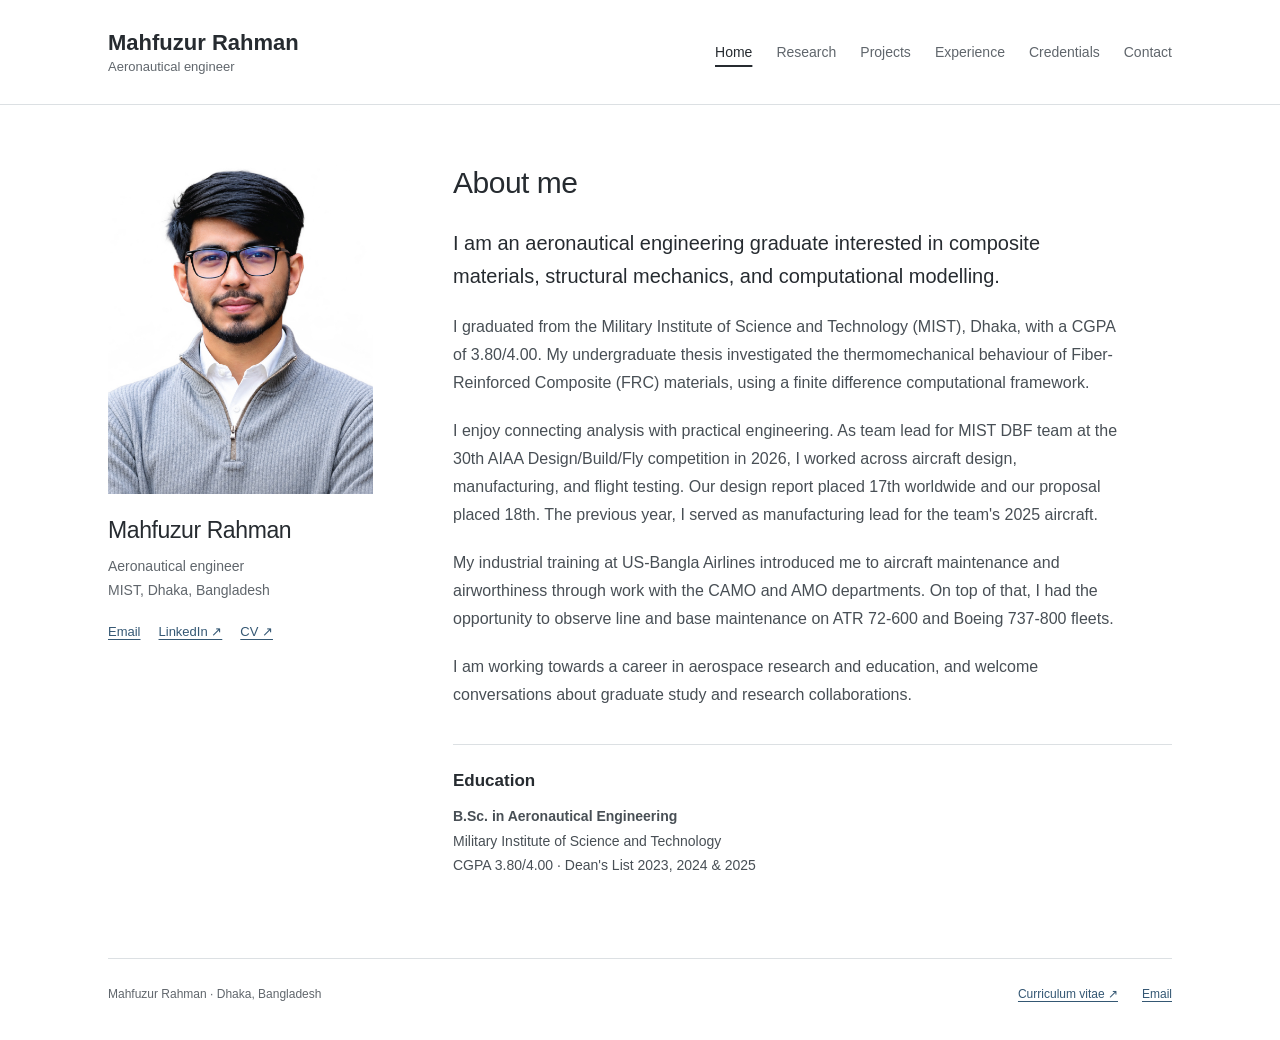
==== commit 97cc5236: "Update index.html" ====
--- a/index.html
+++ b/index.html
@@ -1,3 +1,3 @@
 <!DOCTYPE html>
 <html lang="en"><head><meta charset="UTF-8"><meta name="viewport" content="width=device-width, initial-scale=1"><meta name="description" content="Mahfuzur Rahman — Home. Aeronautical engineering, composite materials, and computational mechanics."><title>Home | Mahfuzur Rahman</title><link rel="stylesheet" href="assets/portfolio.css"></head>
-<body><a class="skip-link" href="#main">Skip to content</a><header><div class="header-inner"><a class="nav-logo" href="index.html">Mahfuzur Rahman<span>Aeronautical engineer</span></a><button class="hamburger" id="hamburger" aria-label="Open navigation" aria-expanded="false" aria-controls="nav-links"><span></span><span></span><span></span></button><nav aria-label="Main navigation"><ul class="nav-links" id="nav-links"><li><a href="index.html" aria-current="page">Home</a></li><li><a href="research.html">Research</a></li><li><a href="projects.html">Projects</a></li><li><a href="experience.html">Experience</a></li><li><a href="credentials.html">Credentials</a></li><li><a href="contact.html">Contact</a></li></ul></nav></div></header><main id="main"><div class="home-layout"><aside class="profile"><img src="Mahfuz.jpg" alt="Mahfuzur Rahman" width="500" height="625" fetchpriority="high"><h1>Mahfuzur Rahman</h1><p>Aeronautical engineer<br>MIST, Dhaka, Bangladesh</p><div class="profile-links"><a href="mailto:mahfuzurrahmanmahir03@gmail.com">Email</a><a href="https://www.linkedin.com/in/mahfuzur-rahman022/" target="_blank" rel="noopener">LinkedIn ↗</a><a href="assets/docs/CV_Mahfuzur_Rahman.pdf" target="_blank" rel="noopener">CV ↗</a></div></aside><article class="introduction"><h2>About me</h2><p class="lead">I am an aeronautical engineering graduate interested in composite materials, structural mechanics, and computational modelling.</p><p>I graduated from the Military Institute of Science and Technology (MIST), Dhaka, with a CGPA of 3.80/4.00. My undergraduate thesis investigated the thermomechanical behaviour of anisotropic metal matrix composite panels, using a finite difference computational framework.</p><p>I enjoy connecting analysis with practical engineering. As team lead for MIST at the AIAA Design/Build/Fly competition in 2026, I worked across aircraft design, manufacturing, and flight testing. Our design report placed 17th worldwide and our proposal placed 18th. The previous year, I served as manufacturing lead for the team's 2025 aircraft.</p><p>My industrial training at US-Bangla Airlines introduced me to aircraft maintenance and airworthiness through work with the CAMO and AMO departments on ATR 72-600 and Boeing 737-800 fleets.</p><p>I am working towards a career in aerospace research and education, and welcome conversations about graduate study and research collaborations.</p><div class="education-note"><h3>Education</h3><p><strong>B.Sc. in Aeronautical Engineering</strong><br>Military Institute of Science and Technology<br>CGPA 3.80/4.00 · Dean's List 2023 &amp; 2024</p></div></article></div></main><footer><span>Mahfuzur Rahman · Dhaka, Bangladesh</span><a href="assets/docs/CV_Mahfuzur_Rahman.pdf" target="_blank" rel="noopener">Curriculum vitae ↗</a><a href="mailto:mahfuzurrahmanmahir03@gmail.com">Email</a></footer><div id="lightbox" role="dialog" aria-modal="true" aria-label="Research figure preview"><button id="lb-close" aria-label="Close">×</button><img id="lb-img" alt=""><div id="lb-caption"></div></div><script src="assets/portfolio.js" defer></script></body></html>+<body><a class="skip-link" href="#main">Skip to content</a><header><div class="header-inner"><a class="nav-logo" href="index.html">Mahfuzur Rahman<span>Aeronautical engineer</span></a><button class="hamburger" id="hamburger" aria-label="Open navigation" aria-expanded="false" aria-controls="nav-links"><span></span><span></span><span></span></button><nav aria-label="Main navigation"><ul class="nav-links" id="nav-links"><li><a href="index.html" aria-current="page">Home</a></li><li><a href="research.html">Research</a></li><li><a href="projects.html">Projects</a></li><li><a href="experience.html">Experience</a></li><li><a href="credentials.html">Credentials</a></li><li><a href="contact.html">Contact</a></li></ul></nav></div></header><main id="main"><div class="home-layout"><aside class="profile"><img src="Mahfuz.jpg" alt="Mahfuzur Rahman" width="500" height="625" fetchpriority="high"><h1>Mahfuzur Rahman</h1><p>Aeronautical engineer<br>MIST, Dhaka, Bangladesh</p><div class="profile-links"><a href="mailto:mahfuzurrahmanmahir03@gmail.com">Email</a><a href="https://www.linkedin.com/in/mahfuzur-rahman022/" target="_blank" rel="noopener">LinkedIn ↗</a><a href="assets/docs/Mahfuzur_Rahman_CV.pdf" target="_blank" rel="noopener">CV ↗</a></div></aside><article class="introduction"><h2>About me</h2><p class="lead">I am an aeronautical engineering graduate interested in composite materials, structural mechanics, and computational modelling.</p><p>I graduated from the Military Institute of Science and Technology (MIST), Dhaka, with a CGPA of 3.80/4.00. My undergraduate thesis investigated the thermomechanical behaviour of Fiber-Reinforced Composite (FRC) materials, using a finite difference computational framework.</p><p>I enjoy connecting analysis with practical engineering. As team lead for MIST DBF team at the 30th AIAA Design/Build/Fly competition in 2026, I worked across aircraft design, manufacturing, and flight testing. Our design report placed 17th worldwide and our proposal placed 18th. The previous year, I served as manufacturing lead for the team's 2025 aircraft.</p><p>My industrial training at US-Bangla Airlines introduced me to aircraft maintenance and airworthiness through work with the CAMO and AMO departments. On top of that, I had the opportunity to observe line and base maintenance on ATR 72-600 and Boeing 737-800 fleets.</p><p>I am working towards a career in aerospace research and education, and welcome conversations about graduate study and research collaborations.</p><div class="education-note"><h3>Education</h3><p><strong>B.Sc. in Aeronautical Engineering</strong><br>Military Institute of Science and Technology<br>CGPA 3.80/4.00 · Dean's List 2023, 2024 &amp; 2025</p></div></article></div></main><footer><span>Mahfuzur Rahman · Dhaka, Bangladesh</span><a href="assets/docs/Mahfuzur_Rahman_CV.pdf" target="_blank" rel="noopener">Curriculum vitae ↗</a><a href="mailto:mahfuzurrahmanmahir03@gmail.com">Email</a></footer><div id="lightbox" role="dialog" aria-modal="true" aria-label="Research figure preview"><button id="lb-close" aria-label="Close">×</button><img id="lb-img" alt=""><div id="lb-caption"></div></div><script src="assets/portfolio.js" defer></script></body></html>
